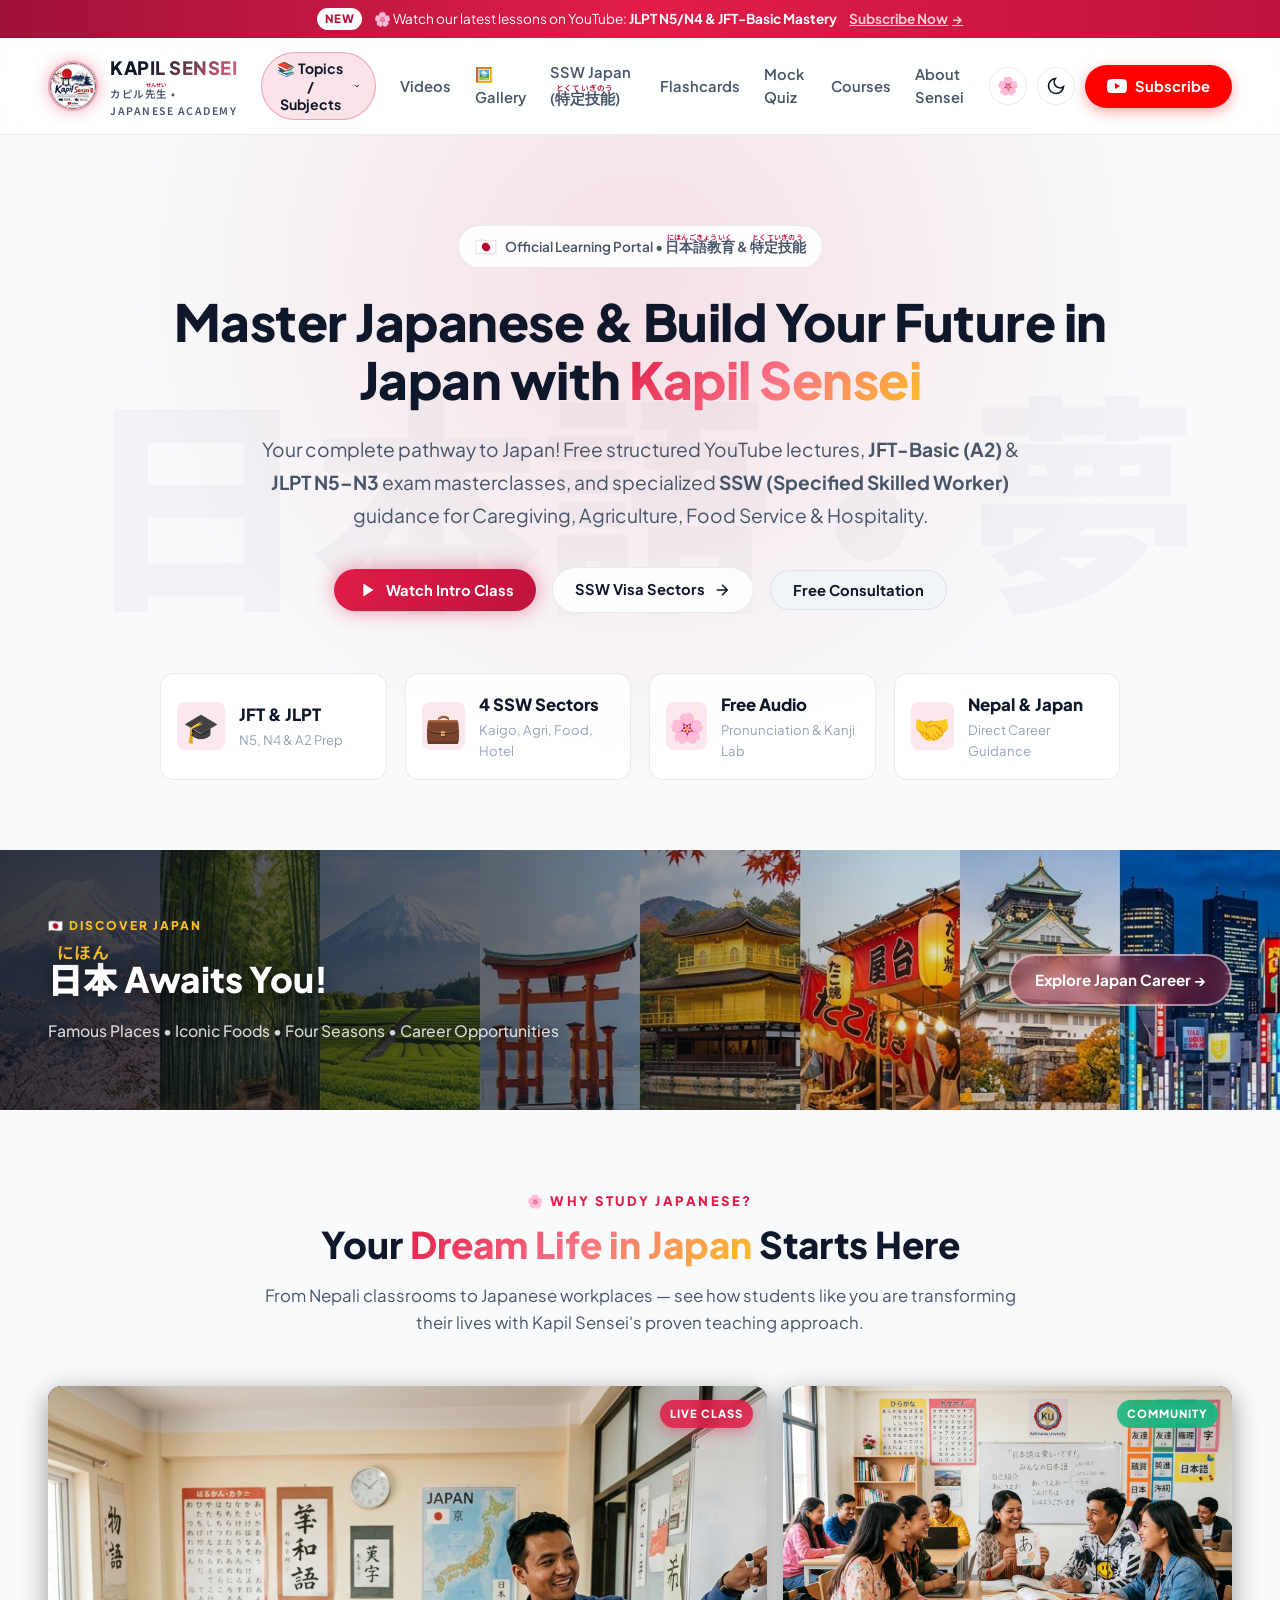
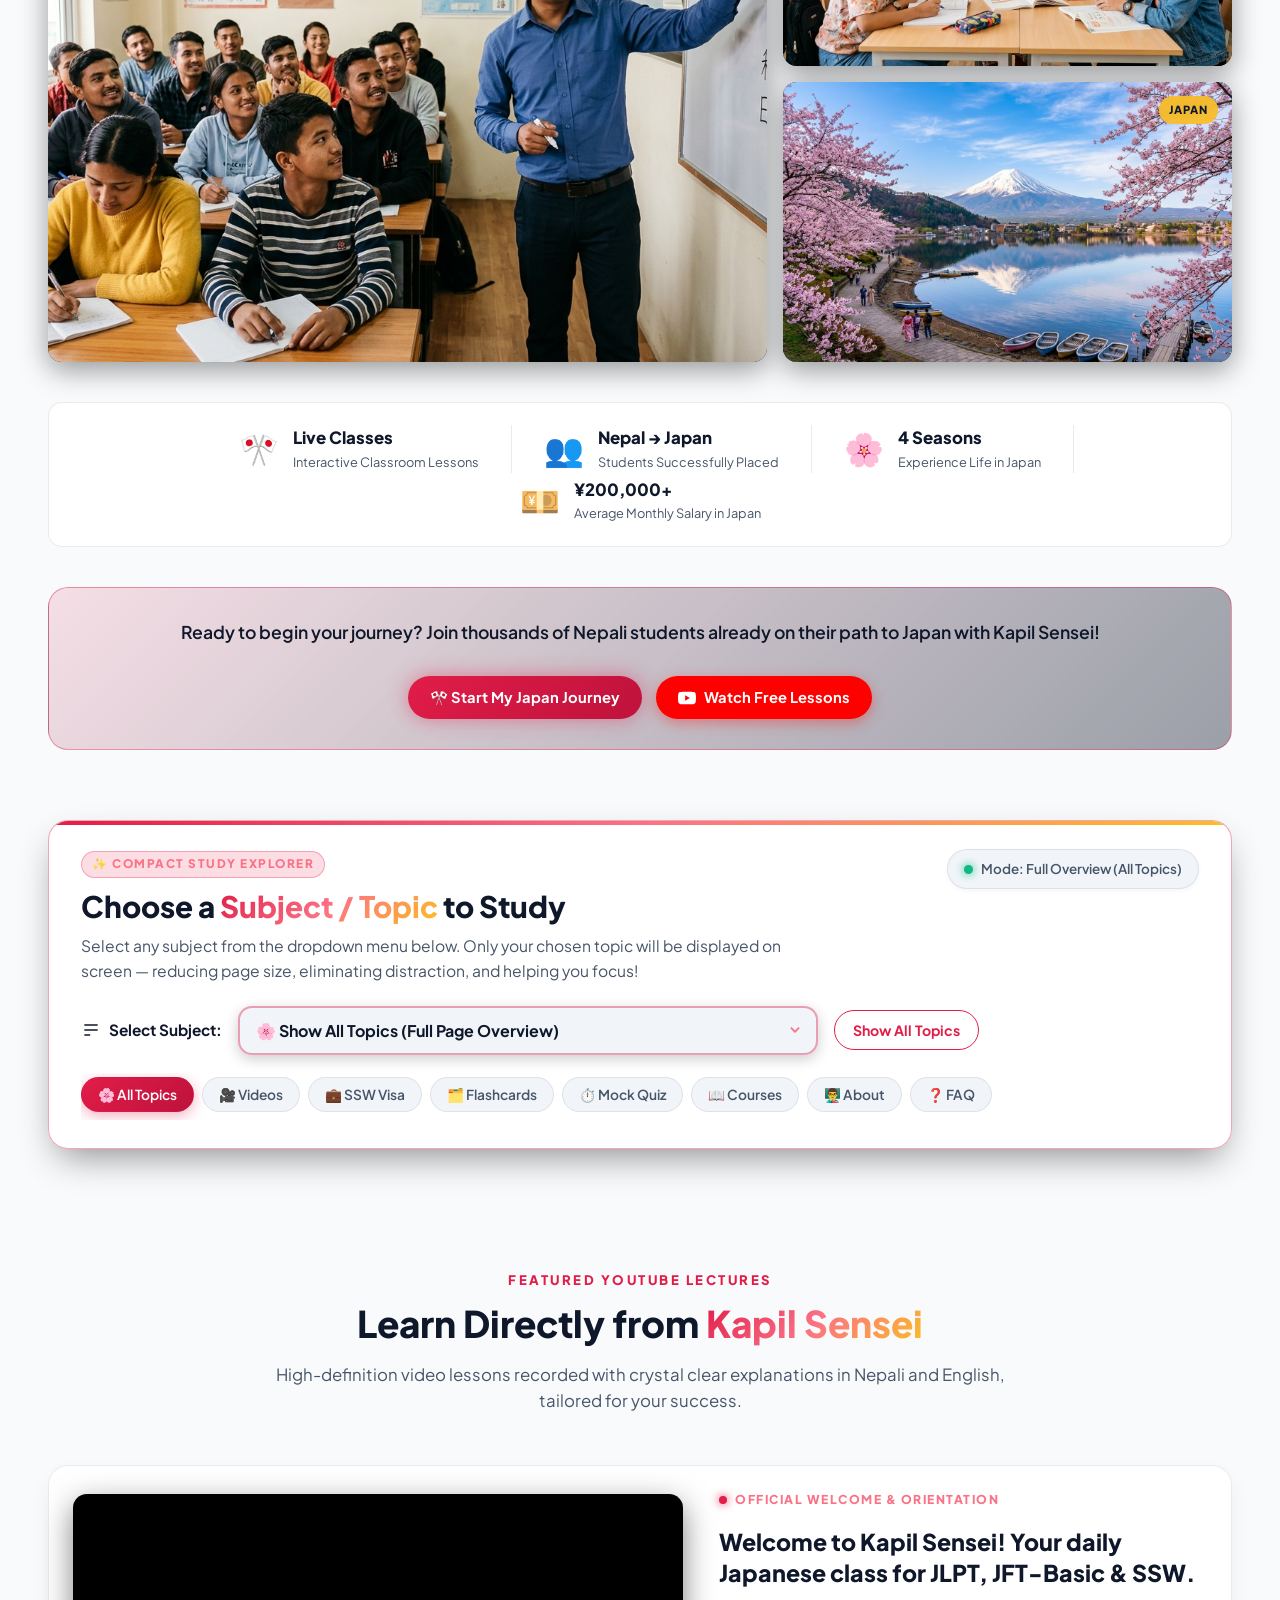
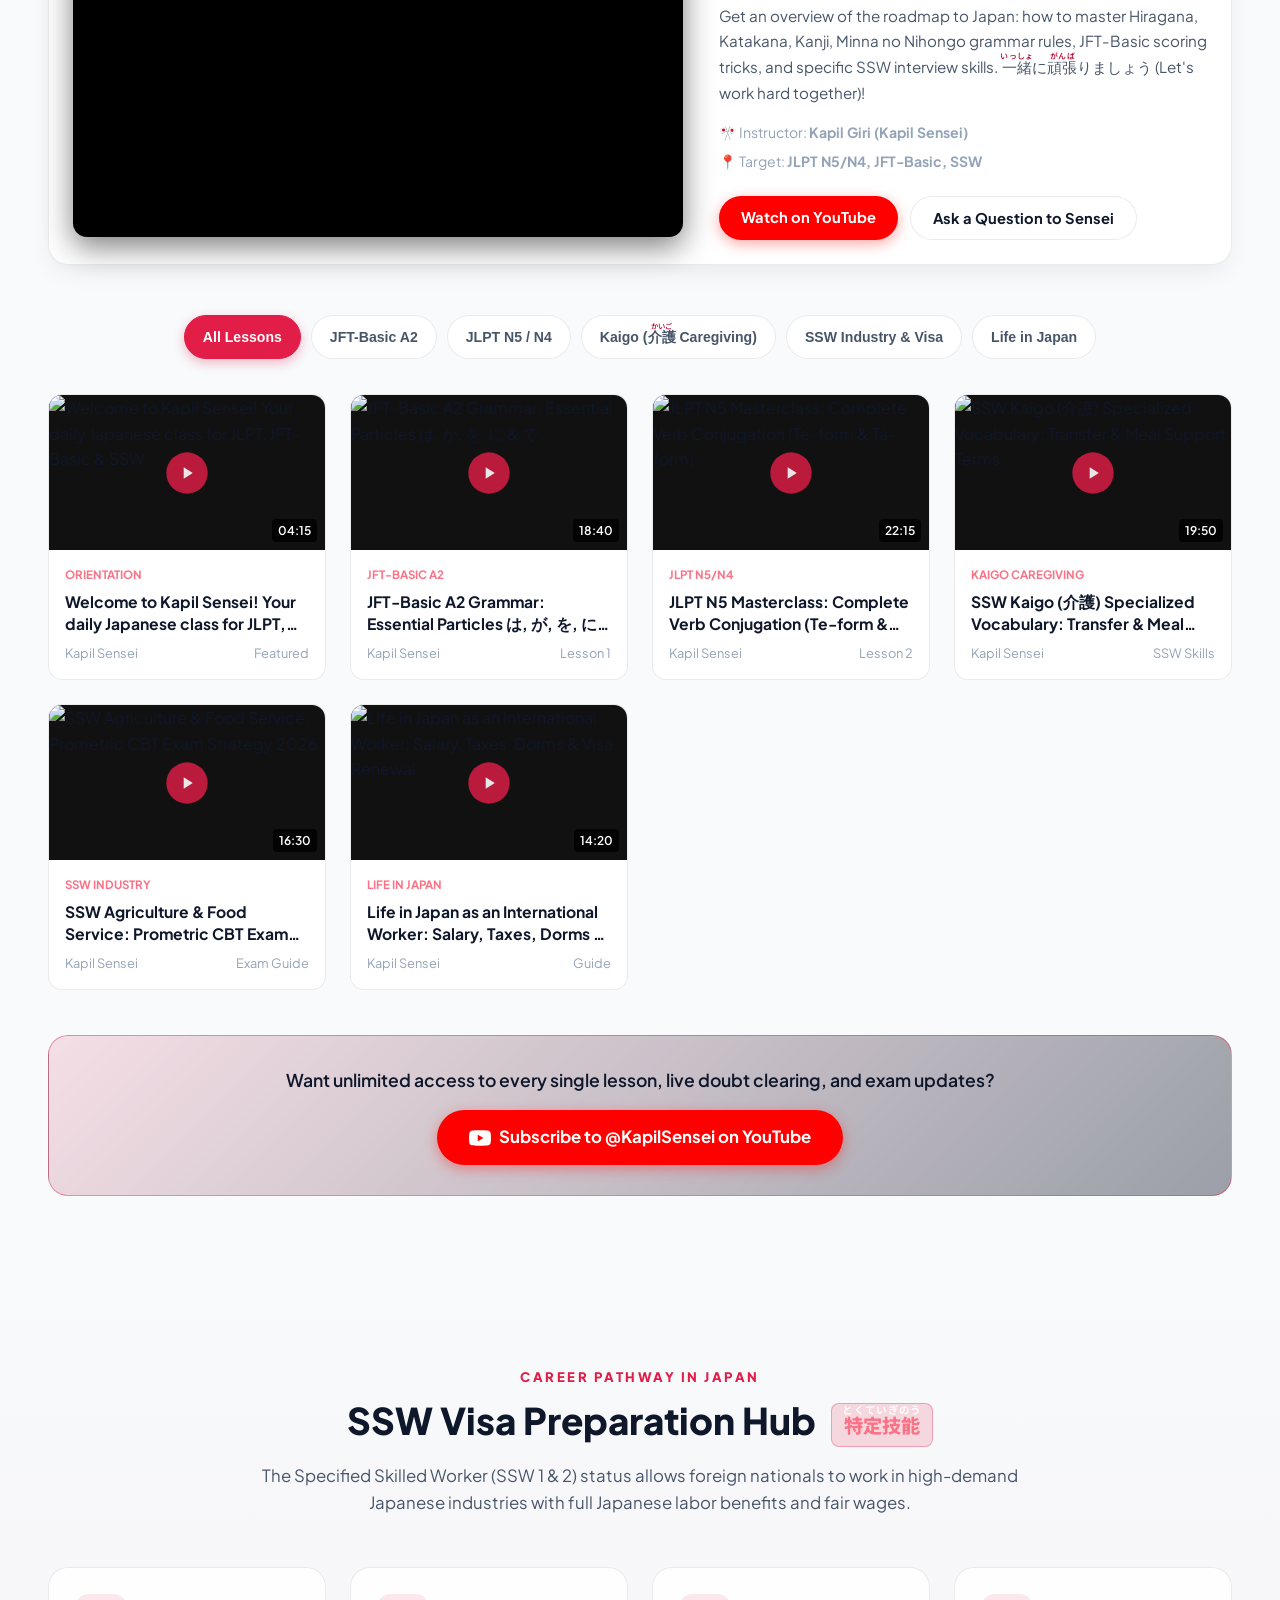
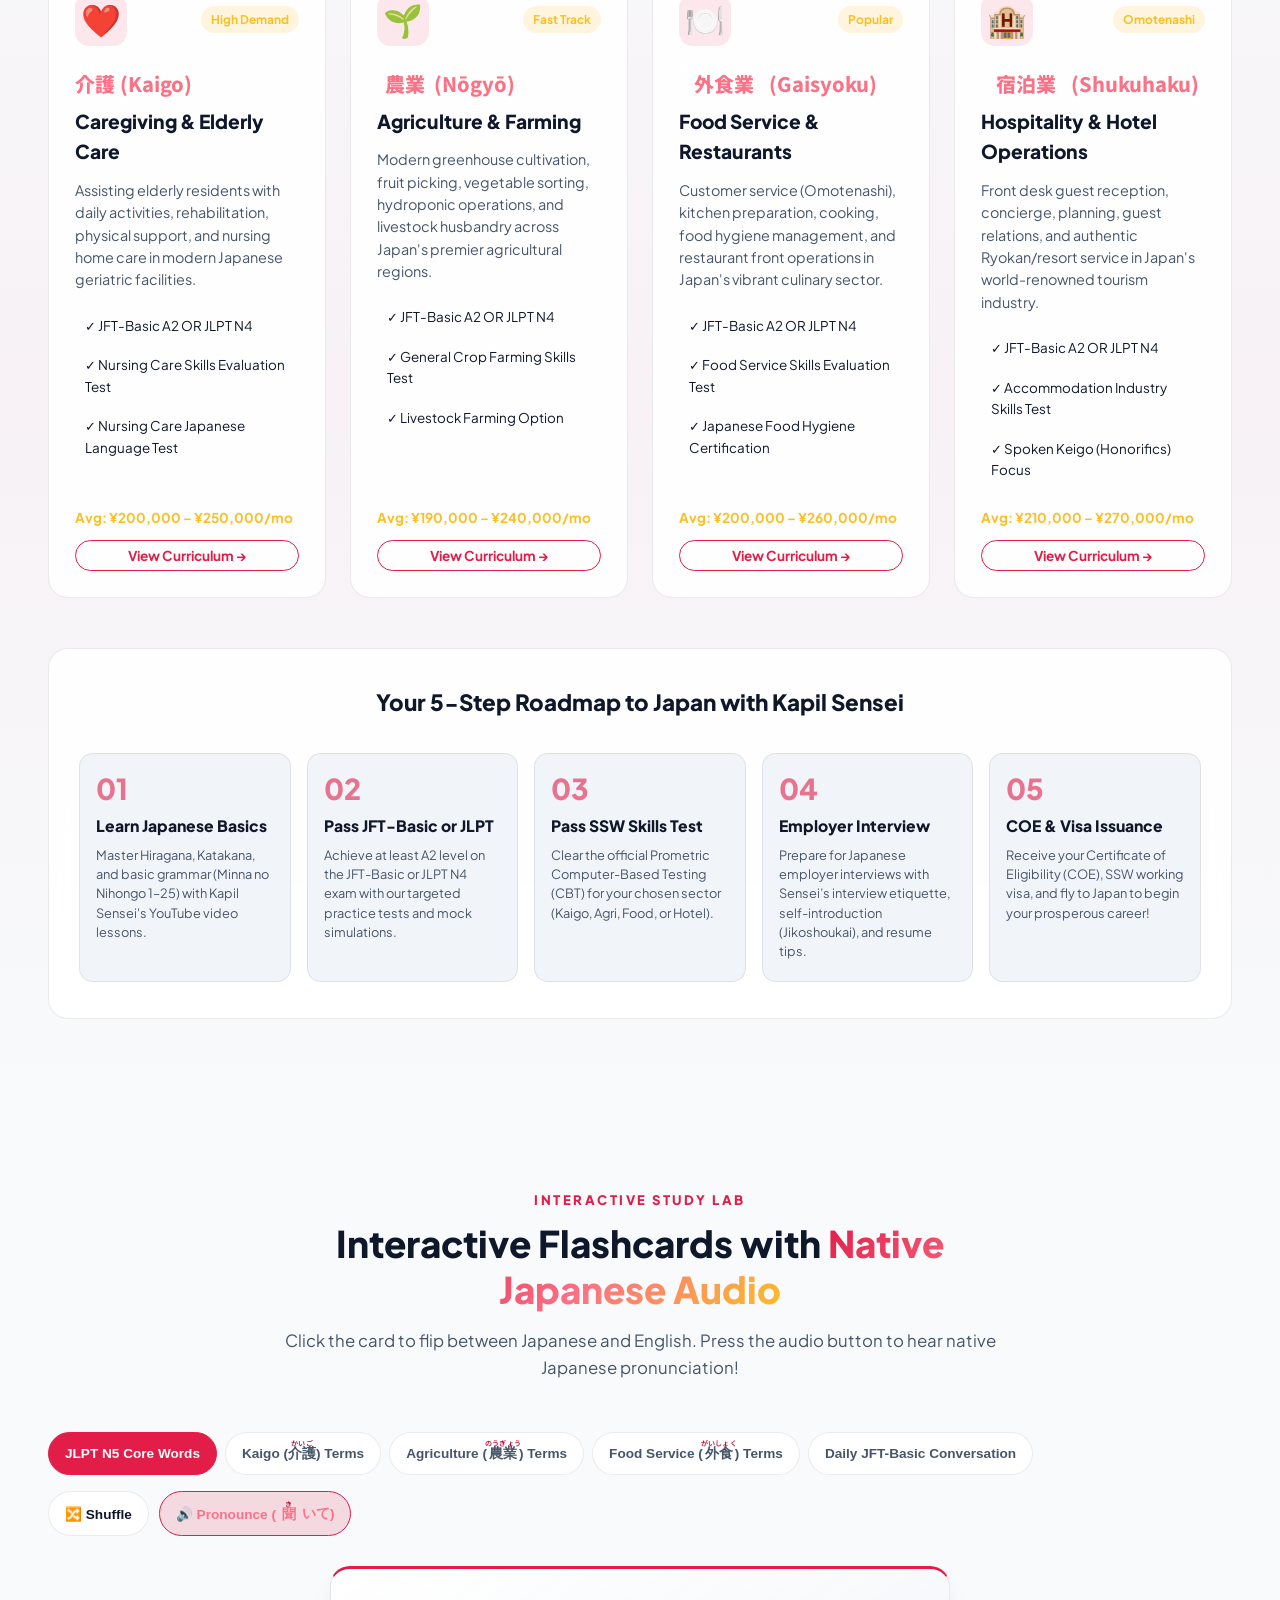
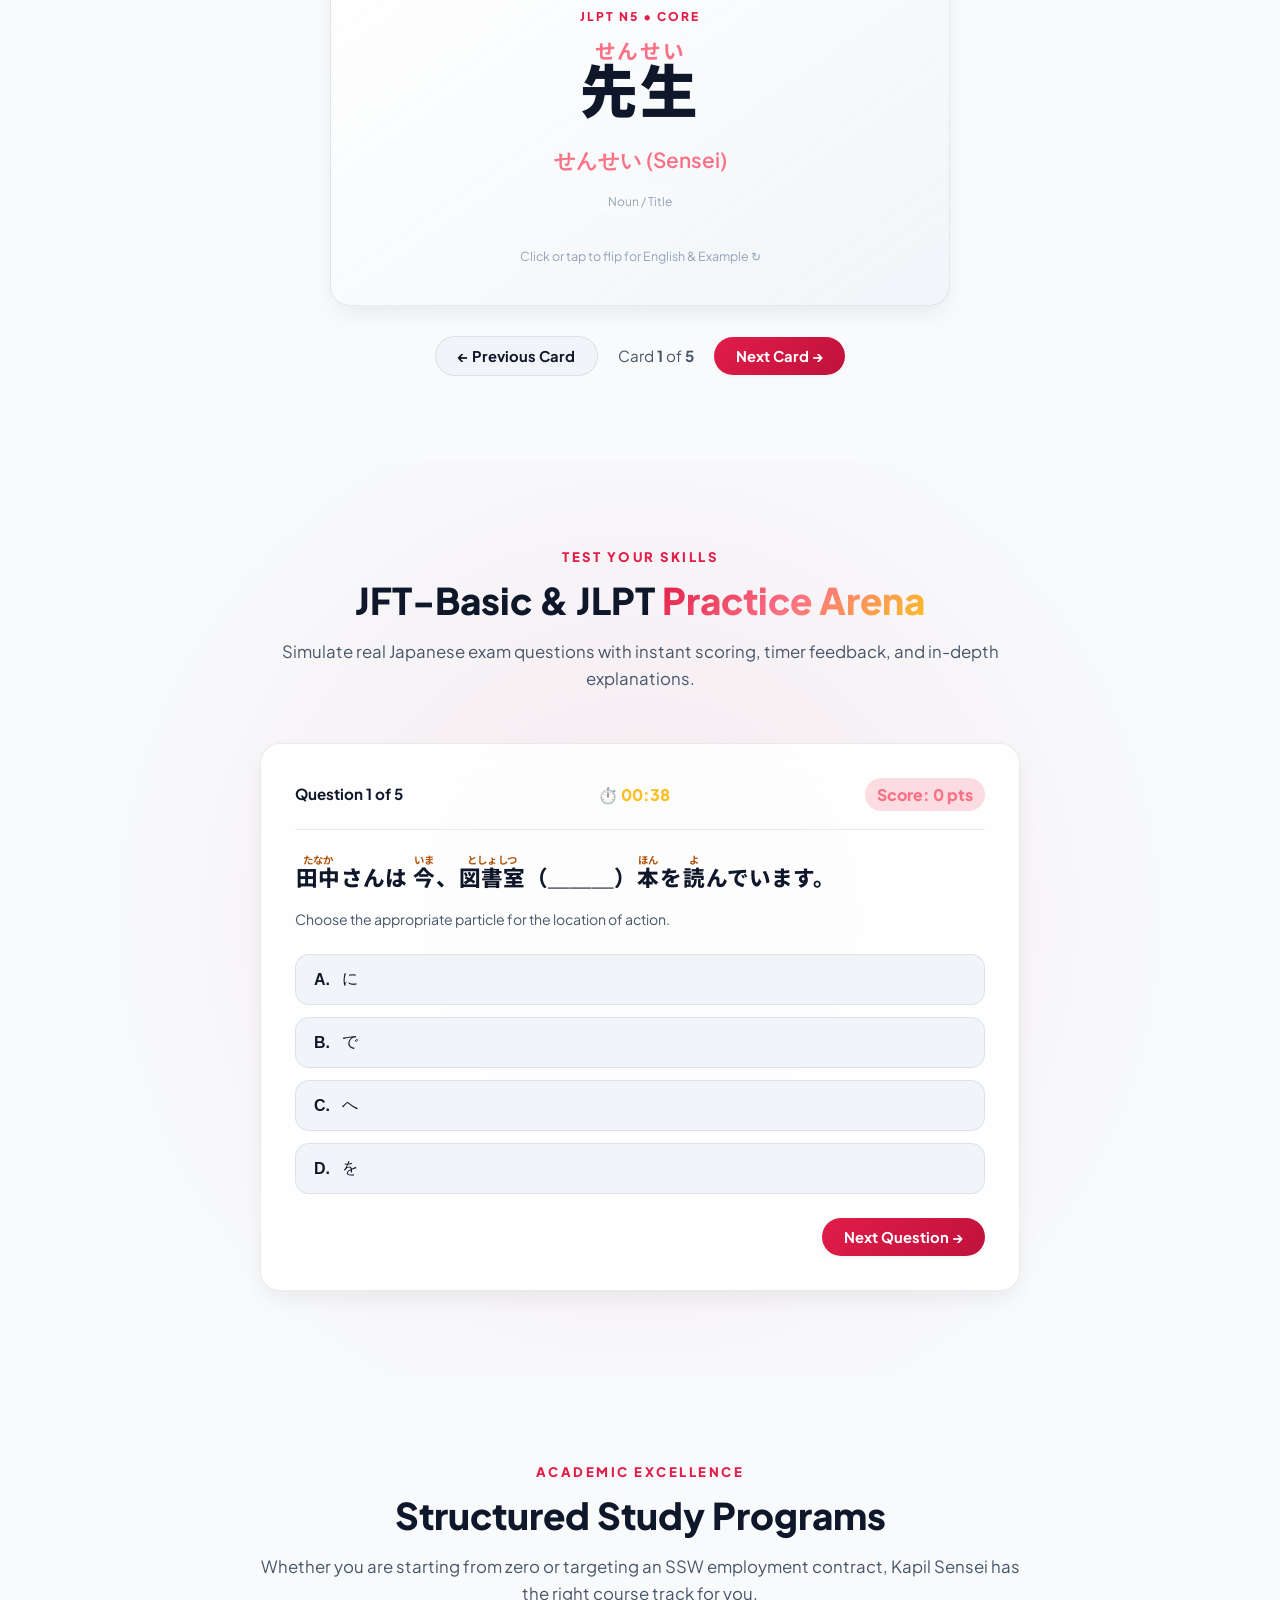
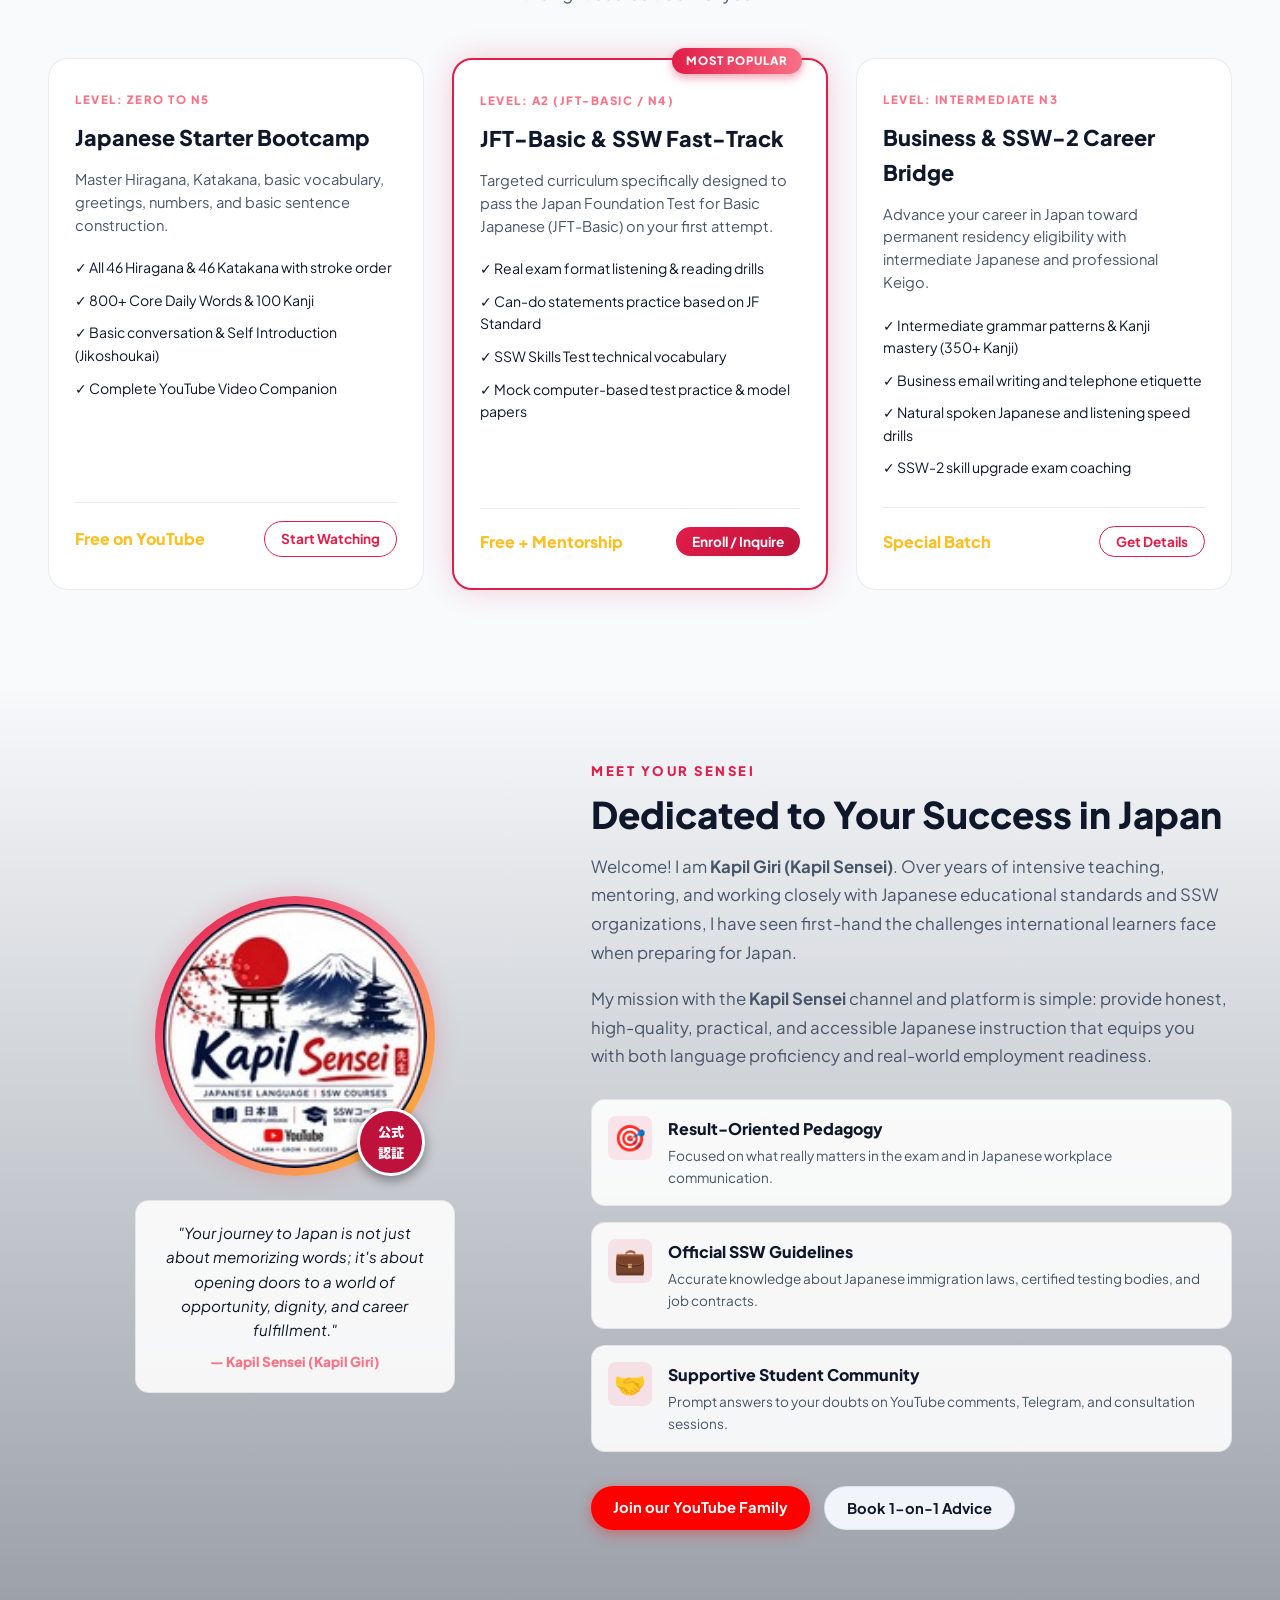
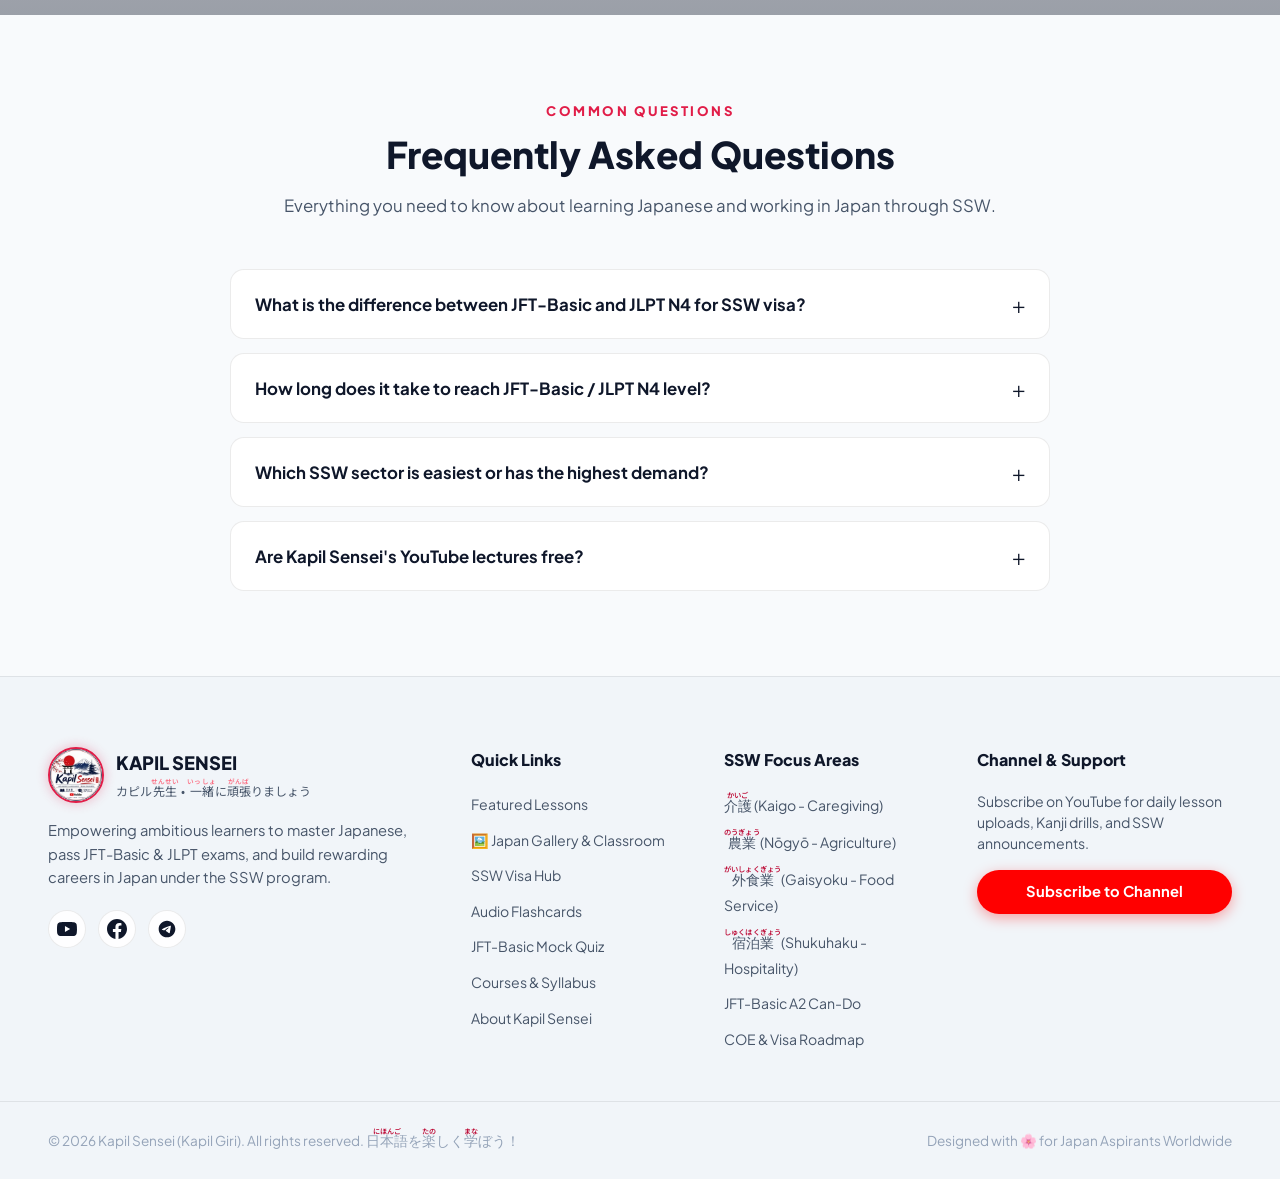
==== index.html @ 1689f34d "Initial commit: Kapil Sensei official website (desktop and mobile responsive)" ====
<!DOCTYPE html>
<html lang="en" data-theme="dark">
<head>
  <meta charset="UTF-8">
  <meta name="viewport" content="width=device-width, initial-scale=1.0">
  <title>Kapil Sensei | Learn Japanese, JLPT, JFT-Basic & SSW Japan Career Hub</title>
  <meta name="description" content="Official website of Kapil Sensei. Learn Japanese language from basics to advanced, master JFT-Basic & JLPT exams, and prepare for SSW (Specified Skilled Worker) visas in Japan.">
  <meta name="keywords" content="Kapil Sensei, Learn Japanese, JFT-Basic, JLPT N5, JLPT N4, SSW Japan, Kaigo Caregiving, Agriculture Japan, Food Service Japan, Japanese Language Nepal, Study in Japan">
  
  <!-- Open Graph / Social Media Meta -->
  <meta property="og:title" content="Kapil Sensei | Japanese Language & SSW Japan Portal">
  <meta property="og:description" content="Your journey to Japan starts here. Free lessons, interactive flashcards, JFT-Basic tests, and SSW career guidance.">
  <meta property="og:image" content="assets/logo.png">
  <meta property="og:url" content="https://www.youtube.com/@KapilSensei">
  <meta property="og:type" content="website">

  <!-- Favicon -->
  <link rel="icon" type="image/png" href="assets/logo.png">

  <!-- Google Fonts: Inter, Outfit, Noto Sans JP -->
  <link rel="preconnect" href="https://fonts.googleapis.com">
  <link rel="preconnect" href="https://fonts.gstatic.com" crossorigin>
  <link href="https://fonts.googleapis.com/css2?family=Noto+Sans+JP:wght@400;500;700;900&family=Outfit:wght@400;500;600;700;800;900&family=Plus+Jakarta+Sans:wght@400;500;600;700;800&display=swap" rel="stylesheet">

  <link rel="stylesheet" href="style.css">
</head>
<body>
  <!-- Ambient Falling Sakura Blossom Canvas -->
  <canvas id="sakura-canvas"></canvas>

  <!-- Sticky Announcement Bar -->
  <div class="announcement-bar">
    <div class="announcement-content">
      <span class="badge-pulse">NEW</span>
      <span>🌸 Watch our latest lessons on YouTube: <strong>JLPT N5/N4 & JFT-Basic Mastery</strong></span>
      <a href="https://www.youtube.com/@KapilSensei?sub_confirmation=1" target="_blank" rel="noopener" class="announcement-link">
        Subscribe Now <span>&rarr;</span>
      </a>
    </div>
  </div>

  <!-- Navigation Bar -->
  <header class="navbar" id="navbar">
    <div class="nav-container">
      <a href="#hero" class="brand-logo" aria-label="Kapil Sensei Home">
        <div class="logo-avatar-wrapper">
          <img src="assets/logo.png" alt="Kapil Sensei Official Logo" class="avatar-img" />
          <div class="avatar-ring"></div>
        </div>
        <div class="logo-text-group">
          <span class="brand-title">KAPIL SENSEI</span>
          <span class="brand-subtitle">カピル<ruby>先生<rt>せんせい</rt></ruby> • JAPANESE ACADEMY</span>
        </div>
      </a>

      <nav class="nav-links" id="nav-links">
        <!-- Interactive Subjects & Topics Dropdown Menu -->
        <div class="nav-dropdown" id="nav-topic-dropdown">
          <button class="nav-dropdown-btn" id="nav-dropdown-trigger" aria-expanded="false" aria-haspopup="true">
            <span class="dropdown-btn-text">📚 Topics / Subjects</span>
            <svg class="dropdown-arrow" viewBox="0 0 20 20" width="16" height="16" fill="currentColor">
              <path fill-rule="evenodd" d="M5.293 7.293a1 1 0 011.414 0L10 10.586l3.293-3.293a1 1 0 111.414 1.414l-4 4a1 1 0 01-1.414 0l-4-4a1 1 0 010-1.414z" clip-rule="evenodd" />
            </svg>
          </button>
          <div class="nav-dropdown-menu" id="nav-dropdown-menu">
            <a href="#featured-video" class="nav-dropdown-item" data-topic="featured-video">
              <span class="dropdown-item-icon">🎥</span>
              <div class="dropdown-item-info">
                <span class="dropdown-item-title">Video Lessons</span>
                <span class="dropdown-item-sub"><ruby>動画授業<rt>どうがじゅぎょう</rt></ruby> • JLPT & JFT</span>
              </div>
            </a>
            <a href="#gallery" class="nav-dropdown-item">
              <span class="dropdown-item-icon">🖼️</span>
              <div class="dropdown-item-info">
                <span class="dropdown-item-title">Image Gallery — Japan & Classroom</span>
                <span class="dropdown-item-sub"><ruby>写真集<rt>しゃしんしゅう</rt></ruby> • Why Study Japanese?</span>
              </div>
            </a>
            <a href="#ssw-hub" class="nav-dropdown-item" data-topic="ssw-hub">
              <span class="dropdown-item-icon">💼</span>
              <div class="dropdown-item-info">
                <span class="dropdown-item-title">SSW Japan Visa Hub</span>
                <span class="dropdown-item-sub"><ruby>特定技能<rt>とくていぎのう</rt></ruby> • 4 Job Sectors</span>
              </div>
            </a>
            <a href="#practice-lab" class="nav-dropdown-item" data-topic="practice-lab">
              <span class="dropdown-item-icon">🗂️</span>
              <div class="dropdown-item-info">
                <span class="dropdown-item-title">Interactive Audio Flashcards</span>
                <span class="dropdown-item-sub"><ruby>単語帳<rt>たんごちょう</rt></ruby> • Native Audio</span>
              </div>
            </a>
            <a href="#quiz-hub" class="nav-dropdown-item" data-topic="quiz-hub">
              <span class="dropdown-item-icon">⏱️</span>
              <div class="dropdown-item-info">
                <span class="dropdown-item-title">JFT & JLPT Mock Quiz</span>
                <span class="dropdown-item-sub"><ruby>模擬試験<rt>もぎしけん</rt></ruby> • Instant Scoring</span>
              </div>
            </a>
            <a href="#courses" class="nav-dropdown-item" data-topic="courses">
              <span class="dropdown-item-icon">📖</span>
              <div class="dropdown-item-info">
                <span class="dropdown-item-title">Structured Study Courses</span>
                <span class="dropdown-item-sub"><ruby>講座一覧<rt>こうざいちらん</rt></ruby> • N5, A2, N3</span>
              </div>
            </a>
            <a href="#about" class="nav-dropdown-item" data-topic="about">
              <span class="dropdown-item-icon">👨‍🏫</span>
              <div class="dropdown-item-info">
                <span class="dropdown-item-title">About Kapil Sensei</span>
                <span class="dropdown-item-sub"><ruby>講師紹介<rt>こうししょうかい</rt></ruby> • Pedagogy</span>
              </div>
            </a>
            <a href="#faq" class="nav-dropdown-item" data-topic="faq">
              <span class="dropdown-item-icon">❓</span>
              <div class="dropdown-item-info">
                <span class="dropdown-item-title">Frequently Asked Questions</span>
                <span class="dropdown-item-sub">よくある<ruby>質問<rt>しつもん</rt></ruby></span>
              </div>
            </a>
            <div class="nav-dropdown-divider"></div>
            <a href="#all" class="nav-dropdown-item dropdown-show-all" data-topic="all">
              <span class="dropdown-item-icon">🌸</span>
              <div class="dropdown-item-info">
                <span class="dropdown-item-title">Show All Topics (Full Page)</span>
                <span class="dropdown-item-sub"><ruby>全科目表示<rt>ぜんかもくひょうじ</rt></ruby></span>
              </div>
            </a>
          </div>
        </div>

        <a href="#featured-video" class="nav-link" data-topic="featured-video">Videos</a>
        <a href="#gallery" class="nav-link">🖼️ Gallery</a>
        <a href="#ssw-hub" class="nav-link" data-topic="ssw-hub">SSW Japan (<ruby>特定技能<rt>とくていぎのう</rt></ruby>)</a>
        <a href="#practice-lab" class="nav-link" data-topic="practice-lab">Flashcards</a>
        <a href="#quiz-hub" class="nav-link" data-topic="quiz-hub">Mock Quiz</a>
        <a href="#courses" class="nav-link" data-topic="courses">Courses</a>
        <a href="#about" class="nav-link" data-topic="about">About Sensei</a>
        <div class="mobile-drawer-cta">
          <a href="https://www.youtube.com/@KapilSensei?sub_confirmation=1" target="_blank" rel="noopener" class="btn btn-youtube btn-block">
            <svg viewBox="0 0 24 24" width="20" height="20" fill="currentColor">
              <path d="M23.498 6.186a3.016 3.016 0 0 0-2.122-2.136C19.505 3.545 12 3.545 12 3.545s-7.505 0-9.377.505A3.017 3.017 0 0 0 .502 6.186C0 8.07 0 12 0 12s0 3.93.502 5.814a3.016 3.016 0 0 0 2.122 2.136c1.871.505 9.376.505 9.376.505s7.505 0 9.377-.505a3.015 3.015 0 0 0 2.122-2.136C24 15.93 24 12 24 12s0-3.93-.502-5.814zM9.545 15.568V8.432L15.818 12l-6.273 3.568z"/>
            </svg>
            <span>Subscribe on YouTube</span>
          </a>
        </div>
      </nav>

      <div class="nav-actions">
        <!-- Sakura Effect Toggle -->
        <button id="sakura-toggle" class="icon-btn" title="Toggle Falling Sakura Petals" aria-label="Toggle Sakura Effect">
          🌸
        </button>

        <!-- Theme Toggle -->
        <button id="theme-toggle" class="icon-btn" title="Toggle Light/Dark Theme" aria-label="Toggle Theme">
          <svg class="sun-icon" viewBox="0 0 24 24" width="20" height="20" fill="none" stroke="currentColor" stroke-width="2">
            <circle cx="12" cy="12" r="5"></circle>
            <path d="M12 1v2M12 21v2M4.22 4.22l1.42 1.42M18.36 18.36l1.42 1.42M1 12h2M21 12h2M4.22 19.78l1.42-1.42M18.36 5.64l1.42-1.42"></path>
          </svg>
          <svg class="moon-icon" viewBox="0 0 24 24" width="20" height="20" fill="none" stroke="currentColor" stroke-width="2">
            <path d="M21 12.79A9 9 0 1 1 11.21 3 7 7 0 0 0 21 12.79z"></path>
          </svg>
        </button>

        <!-- YouTube Subscribe CTA -->
        <a href="https://www.youtube.com/@KapilSensei?sub_confirmation=1" target="_blank" rel="noopener" class="btn btn-youtube nav-youtube-btn" aria-label="Subscribe on YouTube">
          <svg viewBox="0 0 24 24" width="20" height="20" fill="currentColor">
            <path d="M23.498 6.186a3.016 3.016 0 0 0-2.122-2.136C19.505 3.545 12 3.545 12 3.545s-7.505 0-9.377.505A3.017 3.017 0 0 0 .502 6.186C0 8.07 0 12 0 12s0 3.93.502 5.814a3.016 3.016 0 0 0 2.122 2.136c1.871.505 9.376.505 9.376.505s7.505 0 9.377-.505a3.015 3.015 0 0 0 2.122-2.136C24 15.93 24 12 24 12s0-3.93-.502-5.814zM9.545 15.568V8.432L15.818 12l-6.273 3.568z"/>
          </svg>
          <span class="btn-youtube-text">Subscribe</span>
        </a>

        <!-- Mobile Menu Toggle Button -->
        <button id="mobile-menu-btn" class="mobile-menu-btn" aria-label="Open Navigation Menu" aria-expanded="false">
          <span></span>
          <span></span>
          <span></span>
        </button>
      </div>
    </div>
  </header>
  <div id="mobile-menu-backdrop" class="mobile-menu-backdrop" aria-hidden="true"></div>

  <main>
    <!-- Hero Section -->
    <section class="hero-section" id="hero">
      <div class="hero-background-kanji">日本語 • 夢</div>
      <div class="hero-container">
        <div class="hero-badge">
          <span class="badge-flag">🇯🇵</span>
          <span>Official Learning Portal • <ruby>日本語教育<rt>にほんごきょういく</rt></ruby> &amp; <ruby>特定技能<rt>とくていぎのう</rt></ruby></span>
        </div>

        <h1 class="hero-title">
          Master Japanese & Build Your Future in Japan with <span class="gradient-text">Kapil Sensei</span>
        </h1>

        <p class="hero-description">
          Your complete pathway to Japan! Free structured YouTube lectures, <strong>JFT-Basic (A2)</strong> & <strong>JLPT N5–N3</strong> exam masterclasses, and specialized <strong>SSW (Specified Skilled Worker)</strong> guidance for Caregiving, Agriculture, Food Service & Hospitality.
        </p>

        <div class="hero-cta-group">
          <button id="open-intro-video-btn" class="btn btn-primary btn-glow">
            <svg viewBox="0 0 24 24" width="22" height="22" fill="currentColor">
              <path d="M8 5v14l11-7z"/>
            </svg>
            <span>Watch Intro Class</span>
          </button>
          <a href="#ssw-hub" class="btn btn-glass">
            <span>SSW Visa Sectors</span>
            <svg viewBox="0 0 24 24" width="18" height="18" fill="none" stroke="currentColor" stroke-width="2">
              <path d="M5 12h14M12 5l7 7-7 7"/>
            </svg>
          </a>
          <button class="btn btn-secondary open-consultation-btn">
            <span>Free Consultation</span>
          </button>
        </div>

        <!-- Metric Cards -->
        <div class="hero-stats-grid">
          <div class="stat-card">
            <div class="stat-icon">🎓</div>
            <div class="stat-content">
              <div class="stat-number">JFT & JLPT</div>
              <div class="stat-label">N5, N4 & A2 Prep</div>
            </div>
          </div>
          <div class="stat-card">
            <div class="stat-icon">💼</div>
            <div class="stat-content">
              <div class="stat-number">4 SSW Sectors</div>
              <div class="stat-label">Kaigo, Agri, Food, Hotel</div>
            </div>
          </div>
          <div class="stat-card">
            <div class="stat-icon">🌸</div>
            <div class="stat-content">
              <div class="stat-number">Free Audio</div>
              <div class="stat-label">Pronunciation & Kanji Lab</div>
            </div>
          </div>
          <div class="stat-card">
            <div class="stat-icon">🤝</div>
            <div class="stat-content">
              <div class="stat-number">Nepal & Japan</div>
              <div class="stat-label">Direct Career Guidance</div>
            </div>
          </div>
        </div>
      </div>
    </section>

    <!-- ═══════════════════════════════════════════════════════════════
         JAPAN PANORAMIC ATTRACTION BANNER
         Full-width horizontal scroll strip — Famous Places, Foods & Seasons
         ═══════════════════════════════════════════════════════════════ -->
    <div class="japan-banner-strip" id="japan-banner-strip">
      <div class="japan-banner-overlay">
        <div class="japan-banner-text-group">
          <span class="japan-banner-eyebrow">🇯🇵 DISCOVER JAPAN</span>
          <h2 class="japan-banner-headline"><ruby>日本<rt>にほん</rt></ruby> Awaits You!</h2>
          <p class="japan-banner-sub">Famous Places • Iconic Foods • Four Seasons • Career Opportunities</p>
        </div>
        <a href="#ssw-hub" class="btn btn-glass japan-banner-cta">Explore Japan Career &rarr;</a>
      </div>
      <img src="assets/japan_banner.jpg" alt="Japan famous landmarks collage – Mount Fuji, Kyoto temple, cherry blossoms, Japanese food, Tokyo skyline" class="japan-banner-img" loading="eager" />
    </div>

    <!-- ═══════════════════════════════════════════════════════════════
         IMAGE GALLERY – Japan + Classroom Life Section
         ═══════════════════════════════════════════════════════════════ -->
    <section class="section gallery-section" id="gallery">
      <div class="container">
        <div class="section-header">
          <div class="section-eyebrow">🌸 WHY STUDY JAPANESE?</div>
          <h2 class="section-title">Your <span class="gradient-text">Dream Life in Japan</span> Starts Here</h2>
          <p class="section-subtitle">
            From Nepali classrooms to Japanese workplaces — see how students like you are transforming their lives with Kapil Sensei's proven teaching approach.
          </p>
        </div>

        <!-- Gallery Grid -->
        <div class="gallery-grid">

          <!-- Feature Card 1: Kapil Sensei Teaching (Large Span) -->
          <div class="gallery-card gallery-card-large" id="gallery-teaching">
            <img src="assets/kapil_sensei_teaching.jpg" 
                 alt="Kapil Sensei teaching Japanese language to Nepali students in a classroom" 
                 class="gallery-img" loading="lazy" />
            <div class="gallery-overlay">
              <div class="gallery-overlay-content">
                <span class="gallery-tag">👨‍🏫 Kapil Sensei Live</span>
                <h3 class="gallery-overlay-title">Interactive Classroom Learning</h3>
                <p class="gallery-overlay-desc">Kapil Sensei making Japanese <ruby>楽<rt>たの</rt></ruby>しい (fun) for every student. Real classroom. Real results.</p>
              </div>
            </div>
            <div class="gallery-card-badge badge-live">LIVE CLASS</div>
          </div>

          <!-- Feature Card 2: Students Enjoying Study -->
          <div class="gallery-card" id="gallery-students">
            <img src="assets/classroom_study.jpg" 
                 alt="Nepali students happily studying Japanese language together in class with flashcards and textbooks" 
                 class="gallery-img" loading="lazy" />
            <div class="gallery-overlay">
              <div class="gallery-overlay-content">
                <span class="gallery-tag">🎓 Our Students</span>
                <h3 class="gallery-overlay-title">Study, Laugh, Achieve Together</h3>
                <p class="gallery-overlay-desc">Our vibrant student community makes Japanese learning exciting and highly effective.</p>
              </div>
            </div>
            <div class="gallery-card-badge badge-community">COMMUNITY</div>
          </div>

          <!-- Feature Card 3: Japan Sakura/Mt. Fuji (Your destination) -->
          <div class="gallery-card" id="gallery-japan">
            <img src="assets/japan_gallery_sakura.jpg" 
                 alt="Mount Fuji with cherry blossom sakura trees reflected in lake Kawaguchi, Japan" 
                 class="gallery-img" loading="lazy" />
            <div class="gallery-overlay">
              <div class="gallery-overlay-content">
                <span class="gallery-tag">🌸 Your Destination</span>
                <h3 class="gallery-overlay-title">Japan: Land of <ruby>夢<rt>ゆめ</rt></ruby> (Dreams)</h3>
                <p class="gallery-overlay-desc">Mount Fuji, cherry blossoms, four seasons — all of this awaits you after your language journey!</p>
              </div>
            </div>
            <div class="gallery-card-badge badge-japan">JAPAN</div>
          </div>

        </div>

        <!-- Gallery Stats Row -->
        <div class="gallery-stats-strip">
          <div class="gallery-stat-item">
            <span class="gallery-stat-icon">🎌</span>
            <div class="gallery-stat-text">
              <strong>Live Classes</strong>
              <span>Interactive Classroom Lessons</span>
            </div>
          </div>
          <div class="gallery-stat-divider"></div>
          <div class="gallery-stat-item">
            <span class="gallery-stat-icon">👥</span>
            <div class="gallery-stat-text">
              <strong>Nepal → Japan</strong>
              <span>Students Successfully Placed</span>
            </div>
          </div>
          <div class="gallery-stat-divider"></div>
          <div class="gallery-stat-item">
            <span class="gallery-stat-icon">🌸</span>
            <div class="gallery-stat-text">
              <strong>4 Seasons</strong>
              <span>Experience Life in Japan</span>
            </div>
          </div>
          <div class="gallery-stat-divider"></div>
          <div class="gallery-stat-item">
            <span class="gallery-stat-icon">💴</span>
            <div class="gallery-stat-text">
              <strong>¥200,000+</strong>
              <span>Average Monthly Salary in Japan</span>
            </div>
          </div>
        </div>

        <!-- Gallery CTA -->
        <div class="center-cta-box">
          <p>Ready to begin your journey? Join thousands of Nepali students already on their path to Japan with Kapil Sensei!</p>
          <div style="display:flex;gap:14px;justify-content:center;flex-wrap:wrap;margin-top:14px;">
            <button class="btn btn-primary btn-glow open-consultation-btn">
              🎌 Start My Japan Journey
            </button>
            <a href="https://www.youtube.com/@KapilSensei?sub_confirmation=1" target="_blank" rel="noopener" class="btn btn-youtube">
              <svg viewBox="0 0 24 24" width="18" height="18" fill="currentColor"><path d="M23.498 6.186a3.016 3.016 0 0 0-2.122-2.136C19.505 3.545 12 3.545 12 3.545s-7.505 0-9.377.505A3.017 3.017 0 0 0 .502 6.186C0 8.07 0 12 0 12s0 3.93.502 5.814a3.016 3.016 0 0 0 2.122 2.136c1.871.505 9.376.505 9.376.505s7.505 0 9.377-.505a3.015 3.015 0 0 0 2.122-2.136C24 15.93 24 12 24 12s0-3.93-.502-5.814zM9.545 15.568V8.432L15.818 12l-6.273 3.568z"/></svg>
              Watch Free Lessons
            </a>
          </div>
        </div>
      </div>
    </section>

    <!-- Interactive Topic Navigator & Dropdown Menu Control Console -->
    <section class="topic-navigator-section" id="topic-navigator">
      <div class="container">
        <div class="topic-selector-card">
          <div class="topic-selector-top">
            <div class="topic-selector-heading">
              <span class="topic-pill-tag">✨ COMPACT STUDY EXPLORER</span>
              <h2 class="topic-selector-title">
                Choose a <span class="gradient-text">Subject / Topic</span> to Study
              </h2>
              <p class="topic-selector-desc">
                Select any subject from the dropdown menu below. Only your chosen topic will be displayed on screen — reducing page size, eliminating distraction, and helping you focus!
              </p>
            </div>
            
            <div class="topic-mode-indicator" id="topic-mode-indicator">
              <span class="status-dot"></span>
              <span id="topic-status-text">Mode: Full Overview (All Topics)</span>
            </div>
          </div>

          <!-- Dropdown Control Box -->
          <div class="topic-control-box">
            <div class="topic-dropdown-wrapper">
              <label for="topic-select-dropdown" class="topic-select-label">
                <svg viewBox="0 0 24 24" width="20" height="20" fill="none" stroke="currentColor" stroke-width="2">
                  <path d="M4 6h16M4 12h16M4 18h7"/>
                </svg>
                <span>Select Subject:</span>
              </label>

              <!-- Native & Custom Dropdown Select -->
              <div class="topic-custom-select-container">
                <select id="topic-select-dropdown" class="topic-native-select" aria-label="Select Japanese Topic or Subject to Display">
                  <option value="all" selected>🌸 Show All Topics (Full Page Overview)</option>
                  <option value="featured-video">🎥 Video Lessons &amp; Showcase (JLPT &amp; JFT Masterclasses)</option>
                  <option value="ssw-hub">💼 SSW Japan Career Hub (4 Work Sectors &amp; Roadmap)</option>
                  <option value="practice-lab">🗂️ Interactive Audio Flashcards Lab (Pronunciation)</option>
                  <option value="quiz-hub">⏱️ JFT-Basic &amp; JLPT Mock Quiz Arena (Real Exam Simulation)</option>
                  <option value="courses">📖 Structured Study Courses &amp; Syllabus (N5 to N3)</option>
                  <option value="about">👨‍🏫 About Kapil Sensei (Mission, Credentials &amp; Guidance)</option>
                  <option value="faq">❓ Frequently Asked Questions (Visas &amp; Eligibility)</option>
                </select>
                <div class="custom-select-arrow">
                  <svg viewBox="0 0 20 20" width="18" height="18" fill="currentColor">
                    <path fill-rule="evenodd" d="M5.293 7.293a1 1 0 011.414 0L10 10.586l3.293-3.293a1 1 0 111.414 1.414l-4 4a1 1 0 01-1.414 0l-4-4a1 1 0 010-1.414z" clip-rule="evenodd"/>
                  </svg>
                </div>
              </div>

              <button id="reset-all-topics-btn" class="btn btn-outline-sm reset-topics-btn" title="Show all topics together">
                <span>Show All Topics</span>
              </button>
            </div>

            <!-- Quick-Tap Pills for Instant Topic Switch -->
            <div class="topic-pills-row" id="topic-pills-row" role="tablist" aria-label="Quick Topic Switcher">
              <button class="topic-pill active" data-topic="all" role="tab" aria-selected="true">
                <span>🌸 All Topics</span>
              </button>
              <button class="topic-pill" data-topic="featured-video" role="tab" aria-selected="false">
                <span>🎥 Videos</span>
              </button>
              <button class="topic-pill" data-topic="ssw-hub" role="tab" aria-selected="false">
                <span>💼 SSW Visa</span>
              </button>
              <button class="topic-pill" data-topic="practice-lab" role="tab" aria-selected="false">
                <span>🗂️ Flashcards</span>
              </button>
              <button class="topic-pill" data-topic="quiz-hub" role="tab" aria-selected="false">
                <span>⏱️ Mock Quiz</span>
              </button>
              <button class="topic-pill" data-topic="courses" role="tab" aria-selected="false">
                <span>📖 Courses</span>
              </button>
              <button class="topic-pill" data-topic="about" role="tab" aria-selected="false">
                <span>👨‍🏫 About</span>
              </button>
              <button class="topic-pill" data-topic="faq" role="tab" aria-selected="false">
                <span>❓ FAQ</span>
              </button>
            </div>
          </div>
        </div>

        <!-- Dynamic Sticky Subject Header (Displayed when a specific topic is active) -->
        <div class="active-subject-banner" id="active-subject-banner" style="display: none;">
          <div class="active-subject-info">
            <span class="active-subject-badge">FOCUSED SUBJECT VIEW</span>
            <h3 class="active-subject-title" id="active-subject-title">SSW Japan Visa Hub</h3>
            <span class="active-subject-kanji" id="active-subject-kanji"><ruby>特定技能<rt>とくていぎのう</rt></ruby></span>
          </div>
          <div class="active-subject-controls">
            <button class="btn btn-glass-sm" id="prev-topic-btn" title="Previous Subject">
              <span>&larr; Prev Subject</span>
            </button>
            <button class="btn btn-glass-sm" id="next-topic-btn" title="Next Subject">
              <span>Next Subject &rarr;</span>
            </button>
            <button class="btn btn-secondary-sm" id="banner-show-all-btn" title="Show all subjects">
              <span>Show All Subjects 👁️</span>
            </button>
          </div>
        </div>
      </div>
    </section>

    <!-- Featured Video Showcase Section -->
    <section class="section topic-section" id="featured-video" data-topic-id="featured-video" data-topic-name="Video Lessons &amp; Masterclasses" data-topic-kanji="動画授業">
      <div class="container">
        <div class="section-header">
          <div class="section-eyebrow">FEATURED YOUTUBE LECTURES</div>
          <h2 class="section-title">Learn Directly from <span class="gradient-text">Kapil Sensei</span></h2>
          <p class="section-subtitle">
            High-definition video lessons recorded with crystal clear explanations in Nepali and English, tailored for your success.
          </p>
        </div>

        <!-- Featured Spotlight Card -->
        <div class="video-spotlight-card">
          <div class="video-embed-container">
            <iframe 
              id="main-yt-iframe"
              src="https://www.youtube.com/embed/OwOxFUSe6ts?rel=0&enablejsapi=1" 
              title="Welcome to Kapil Sensei! Japanese class for JLPT, JFT-Basic & SSW" 
              allow="accelerometer; autoplay; clipboard-write; encrypted-media; gyroscope; picture-in-picture; web-share" 
              allowfullscreen>
            </iframe>
          </div>
          <div class="video-spotlight-info">
            <div class="spotlight-tag">
              <span class="tag-dot"></span>
              <span>OFFICIAL WELCOME & ORIENTATION</span>
            </div>
            <h3 class="spotlight-title">Welcome to Kapil Sensei! Your daily Japanese class for JLPT, JFT-Basic & SSW.</h3>
            <p class="spotlight-desc">
              Get an overview of the roadmap to Japan: how to master Hiragana, Katakana, Kanji, Minna no Nihongo grammar rules, JFT-Basic scoring tricks, and specific SSW interview skills. <ruby>一緒<rt>いっしょ</rt></ruby>に<ruby>頑張<rt>がんば</rt></ruby>りましょう (Let's work hard together)!
            </p>
            <div class="spotlight-meta">
              <span class="meta-item">🎌 Instructor: <strong>Kapil Giri (Kapil Sensei)</strong></span>
              <span class="meta-item">📍 Target: <strong>JLPT N5/N4, JFT-Basic, SSW</strong></span>
            </div>
            <div class="spotlight-actions">
              <a href="https://www.youtube.com/watch?v=OwOxFUSe6ts" target="_blank" rel="noopener" class="btn btn-youtube">
                Watch on YouTube
              </a>
              <button class="btn btn-glass open-consultation-btn">
                Ask a Question to Sensei
              </button>
            </div>
          </div>
        </div>

        <!-- Curated Playlists / Topic Filter -->
        <div class="playlist-filter-bar">
          <button class="filter-tab active" data-filter="all">All Lessons</button>
          <button class="filter-tab" data-filter="jft">JFT-Basic A2</button>
          <button class="filter-tab" data-filter="jlpt">JLPT N5 / N4</button>
          <button class="filter-tab" data-filter="kaigo">Kaigo (<ruby>介護<rt>かいご</rt></ruby> Caregiving)</button>
          <button class="filter-tab" data-filter="ssw">SSW Industry & Visa</button>
          <button class="filter-tab" data-filter="culture">Life in Japan</button>
        </div>

        <!-- Video Grid -->
        <div class="video-grid" id="video-cards-grid">
          <!-- Video Cards will be populated dynamically by app.js -->
        </div>

        <div class="center-cta-box">
          <p>Want unlimited access to every single lesson, live doubt clearing, and exam updates?</p>
          <a href="https://www.youtube.com/@KapilSensei?sub_confirmation=1" target="_blank" rel="noopener" class="btn btn-youtube btn-large">
            <svg viewBox="0 0 24 24" width="22" height="22" fill="currentColor">
              <path d="M23.498 6.186a3.016 3.016 0 0 0-2.122-2.136C19.505 3.545 12 3.545 12 3.545s-7.505 0-9.377.505A3.017 3.017 0 0 0 .502 6.186C0 8.07 0 12 0 12s0 3.93.502 5.814a3.016 3.016 0 0 0 2.122 2.136c1.871.505 9.376.505 9.376.505s7.505 0 9.377-.505a3.015 3.015 0 0 0 2.122-2.136C24 15.93 24 12 24 12s0-3.93-.502-5.814zM9.545 15.568V8.432L15.818 12l-6.273 3.568z"/>
            </svg>
            <span>Subscribe to @KapilSensei on YouTube</span>
          </a>
        </div>
      </div>
    </section>

    <!-- SSW (特定技能 Specified Skilled Worker) Hub -->
    <section class="section ssw-section topic-section" id="ssw-hub" data-topic-id="ssw-hub" data-topic-name="SSW Japan Career Hub" data-topic-kanji="特定技能">
      <div class="container">
        <div class="section-header">
          <div class="section-eyebrow">CAREER PATHWAY IN JAPAN</div>
          <h2 class="section-title">SSW Visa Preparation Hub <span class="kanji-badge"><ruby>特定技能<rt>とくていぎのう</rt></ruby></span></h2>
          <p class="section-subtitle">
            The Specified Skilled Worker (SSW 1 & 2) status allows foreign nationals to work in high-demand Japanese industries with full Japanese labor benefits and fair wages.
          </p>
        </div>

        <!-- 4 Specialized SSW Sectors -->
        <div class="ssw-grid">
          <!-- Sector 1: Kaigo -->
          <div class="ssw-card" data-sector="kaigo">
            <div class="ssw-card-header">
              <div class="ssw-icon-box">❤️</div>
              <div class="ssw-badge">High Demand</div>
            </div>
            <div class="ssw-kanji-title"><ruby>介護<rt>かいご</rt></ruby> (Kaigo)</div>
            <h3 class="ssw-card-title">Caregiving & Elderly Care</h3>
            <p class="ssw-card-desc">
              Assisting elderly residents with daily activities, rehabilitation, physical support, and nursing home care in modern Japanese geriatric facilities.
            </p>
            <div class="ssw-requirements-list">
              <div class="req-item">✓ JFT-Basic A2 OR JLPT N4</div>
              <div class="req-item">✓ Nursing Care Skills Evaluation Test</div>
              <div class="req-item">✓ Nursing Care Japanese Language Test</div>
            </div>
            <div class="ssw-footer">
              <span class="ssw-salary">Avg: ¥200,000 – ¥250,000/mo</span>
              <button class="btn btn-outline-sm open-sector-modal" data-sector="kaigo">View Curriculum &rarr;</button>
            </div>
          </div>

          <!-- Sector 2: Nogyo -->
          <div class="ssw-card" data-sector="nogyo">
            <div class="ssw-card-header">
              <div class="ssw-icon-box">🌱</div>
              <div class="ssw-badge">Fast Track</div>
            </div>
            <div class="ssw-kanji-title"><ruby>農業<rt>のうぎょう</rt></ruby> (Nōgyō)</div>
            <h3 class="ssw-card-title">Agriculture & Farming</h3>
            <p class="ssw-card-desc">
              Modern greenhouse cultivation, fruit picking, vegetable sorting, hydroponic operations, and livestock husbandry across Japan's premier agricultural regions.
            </p>
            <div class="ssw-requirements-list">
              <div class="req-item">✓ JFT-Basic A2 OR JLPT N4</div>
              <div class="req-item">✓ General Crop Farming Skills Test</div>
              <div class="req-item">✓ Livestock Farming Option</div>
            </div>
            <div class="ssw-footer">
              <span class="ssw-salary">Avg: ¥190,000 – ¥240,000/mo</span>
              <button class="btn btn-outline-sm open-sector-modal" data-sector="nogyo">View Curriculum &rarr;</button>
            </div>
          </div>

          <!-- Sector 3: Gaisyoku -->
          <div class="ssw-card" data-sector="gaisyoku">
            <div class="ssw-card-header">
              <div class="ssw-icon-box">🍽️</div>
              <div class="ssw-badge">Popular</div>
            </div>
            <div class="ssw-kanji-title"><ruby>外食業<rt>がいしょくぎょう</rt></ruby> (Gaisyoku)</div>
            <h3 class="ssw-card-title">Food Service & Restaurants</h3>
            <p class="ssw-card-desc">
              Customer service (Omotenashi), kitchen preparation, cooking, food hygiene management, and restaurant front operations in Japan's vibrant culinary sector.
            </p>
            <div class="ssw-requirements-list">
              <div class="req-item">✓ JFT-Basic A2 OR JLPT N4</div>
              <div class="req-item">✓ Food Service Skills Evaluation Test</div>
              <div class="req-item">✓ Japanese Food Hygiene Certification</div>
            </div>
            <div class="ssw-footer">
              <span class="ssw-salary">Avg: ¥200,000 – ¥260,000/mo</span>
              <button class="btn btn-outline-sm open-sector-modal" data-sector="gaisyoku">View Curriculum &rarr;</button>
            </div>
          </div>

          <!-- Sector 4: Shukuhaku -->
          <div class="ssw-card" data-sector="shukuhaku">
            <div class="ssw-card-header">
              <div class="ssw-icon-box">🏨</div>
              <div class="ssw-badge">Omotenashi</div>
            </div>
            <div class="ssw-kanji-title"><ruby>宿泊業<rt>しゅくはくぎょう</rt></ruby> (Shukuhaku)</div>
            <h3 class="ssw-card-title">Hospitality & Hotel Operations</h3>
            <p class="ssw-card-desc">
              Front desk guest reception, concierge, planning, guest relations, and authentic Ryokan/resort service in Japan's world-renowned tourism industry.
            </p>
            <div class="ssw-requirements-list">
              <div class="req-item">✓ JFT-Basic A2 OR JLPT N4</div>
              <div class="req-item">✓ Accommodation Industry Skills Test</div>
              <div class="req-item">✓ Spoken Keigo (Honorifics) Focus</div>
            </div>
            <div class="ssw-footer">
              <span class="ssw-salary">Avg: ¥210,000 – ¥270,000/mo</span>
              <button class="btn btn-outline-sm open-sector-modal" data-sector="shukuhaku">View Curriculum &rarr;</button>
            </div>
          </div>
        </div>

        <!-- SSW Step-by-Step Roadmap -->
        <div class="ssw-roadmap-box">
          <h3 class="roadmap-heading">Your 5-Step Roadmap to Japan with Kapil Sensei</h3>
          <div class="roadmap-steps">
            <div class="step-card">
              <div class="step-number">01</div>
              <h4>Learn Japanese Basics</h4>
              <p>Master Hiragana, Katakana, and basic grammar (Minna no Nihongo 1–25) with Kapil Sensei's YouTube video lessons.</p>
            </div>
            <div class="step-card">
              <div class="step-number">02</div>
              <h4>Pass JFT-Basic or JLPT</h4>
              <p>Achieve at least A2 level on the JFT-Basic or JLPT N4 exam with our targeted practice tests and mock simulations.</p>
            </div>
            <div class="step-card">
              <div class="step-number">03</div>
              <h4>Pass SSW Skills Test</h4>
              <p>Clear the official Prometric Computer-Based Testing (CBT) for your chosen sector (Kaigo, Agri, Food, or Hotel).</p>
            </div>
            <div class="step-card">
              <div class="step-number">04</div>
              <h4>Employer Interview</h4>
              <p>Prepare for Japanese employer interviews with Sensei’s interview etiquette, self-introduction (Jikoshoukai), and resume tips.</p>
            </div>
            <div class="step-card">
              <div class="step-number">05</div>
              <h4>COE & Visa Issuance</h4>
              <p>Receive your Certificate of Eligibility (COE), SSW working visa, and fly to Japan to begin your prosperous career!</p>
            </div>
          </div>
        </div>
      </div>
    </section>

    <!-- Interactive Japanese Practice Lab (Audio & Flashcards) -->
    <section class="section practice-section topic-section" id="practice-lab" data-topic-id="practice-lab" data-topic-name="Interactive Audio Flashcards" data-topic-kanji="単語帳・発音">
      <div class="container">
        <div class="section-header">
          <div class="section-eyebrow">INTERACTIVE STUDY LAB</div>
          <h2 class="section-title">Interactive Flashcards with <span class="gradient-text">Native Japanese Audio</span></h2>
          <p class="section-subtitle">
            Click the card to flip between Japanese and English. Press the audio button to hear native Japanese pronunciation!
          </p>
        </div>

        <!-- Flashcard Category Selector -->
        <div class="flashcard-deck-controls">
          <div class="category-buttons">
            <button class="deck-btn active" data-deck="n5_essential">JLPT N5 Core Words</button>
            <button class="deck-btn" data-deck="kaigo_vocab">Kaigo (<ruby>介護<rt>かいご</rt></ruby>) Terms</button>
            <button class="deck-btn" data-deck="agri_vocab">Agriculture (<ruby>農業<rt>のうぎょう</rt></ruby>) Terms</button>
            <button class="deck-btn" data-deck="food_vocab">Food Service (<ruby>外食<rt>がいしょく</rt></ruby>) Terms</button>
            <button class="deck-btn" data-deck="jft_phrases">Daily JFT-Basic Conversation</button>
          </div>

          <div class="deck-actions">
            <button id="shuffle-card-btn" class="icon-text-btn" title="Shuffle flashcards">
              🔀 Shuffle
            </button>
            <button id="audio-pronounce-btn" class="icon-text-btn btn-highlight" title="Listen to Japanese pronunciation">
              🔊 Pronounce (<ruby>聞<rt>き</rt></ruby>いて)
            </button>
          </div>
        </div>

        <!-- 3D Flashcard Display Area -->
        <div class="flashcard-stage">
          <div class="flashcard-wrapper" id="flashcard" role="button" tabindex="0" aria-label="Interactive Japanese Flashcard. Press enter or space to flip.">
            <!-- Front Face -->
            <div class="card-face card-front">
              <div class="card-tag" id="card-tag">JLPT N5 • VOCABULARY</div>
              <div class="card-japanese-main" id="card-japanese"><ruby>先生<rt>せんせい</rt></ruby></div>
              <div class="card-reading" id="card-reading">せんせい (Sensei)</div>
              <div class="card-type-pill" id="card-type">Noun / <ruby>敬称<rt>けいしょう</rt></ruby></div>
              <div class="card-flip-prompt">Click or tap to flip for English &amp; Example ↻</div>
            </div>

            <!-- Back Face -->
            <div class="card-face card-back">
              <div class="card-tag">ENGLISH MEANING &amp; CONTEXT</div>
              <div class="card-meaning-main" id="card-meaning">Teacher / Master / Doctor</div>
              <div class="card-example-box">
                <div class="example-jp" id="card-example-jp">カピル<ruby>先生<rt>せんせい</rt></ruby>は<ruby>親切<rt>しんせつ</rt></ruby>な<ruby>先生<rt>せんせい</rt></ruby>です。</div>
                <div class="example-romaji" id="card-example-romaji">Kapiru sensei wa shinsetsu na sensei desu.</div>
                <div class="example-en" id="card-example-en">Kapil Sensei is a kind teacher.</div>
              </div>
              <div class="card-flip-prompt">Click again to return to Japanese ↻</div>
            </div>
          </div>
        </div>

        <!-- Flashcard Navigation Controls -->
        <div class="card-nav-controls">
          <button id="prev-card-btn" class="btn btn-secondary">
            &larr; Previous Card
          </button>
          <div class="card-counter" id="card-counter">
            Card <strong>1</strong> of <strong>10</strong>
          </div>
          <button id="next-card-btn" class="btn btn-primary">
            Next Card &rarr;
          </button>
        </div>
      </div>
    </section>

    <!-- Interactive JFT-Basic & JLPT Quiz Arena -->
    <section class="section quiz-section topic-section" id="quiz-hub" data-topic-id="quiz-hub" data-topic-name="JFT &amp; JLPT Practice Quiz Arena" data-topic-kanji="模擬試験">
      <div class="container">
        <div class="section-header">
          <div class="section-eyebrow">TEST YOUR SKILLS</div>
          <h2 class="section-title">JFT-Basic &amp; JLPT <span class="gradient-text">Practice Arena</span></h2>
          <p class="section-subtitle">
            Simulate real Japanese exam questions with instant scoring, timer feedback, and in-depth explanations.
          </p>
        </div>

        <div class="quiz-container-box">
          <div class="quiz-header">
            <div class="quiz-progress-text">Question <span id="quiz-current-q">1</span> of <span id="quiz-total-q">5</span></div>
            <div class="quiz-timer" id="quiz-timer">⏱️ 00:45</div>
            <div class="quiz-score-badge">Score: <span id="quiz-score">0</span> pts</div>
          </div>

          <div class="quiz-question-box">
            <div class="quiz-question-title" id="quiz-question-text">
              Loading practice question...
            </div>
            <div class="quiz-question-sub" id="quiz-question-sub">
              Choose the correct particle or vocabulary to complete the sentence.
            </div>
          </div>

          <div class="quiz-options-list" id="quiz-options">
            <!-- Options dynamically generated by app.js -->
          </div>

          <div class="quiz-explanation-box" id="quiz-explanation">
            <!-- Explanation revealed upon answer -->
          </div>

          <div class="quiz-footer-actions">
            <button id="quiz-next-btn" class="btn btn-primary" disabled>
              Next Question &rarr;
            </button>
            <button id="quiz-restart-btn" class="btn btn-glass" style="display: none;">
              Restart Quiz 🔄
            </button>
          </div>
        </div>
      </div>
    </section>

    <!-- Structured Course Catalog -->
    <section class="section topic-section" id="courses" data-topic-id="courses" data-topic-name="Structured Study Programs" data-topic-kanji="講座一覧">
      <div class="container">
        <div class="section-header">
          <div class="section-eyebrow">ACADEMIC EXCELLENCE</div>
          <h2 class="section-title">Structured Study Programs</h2>
          <p class="section-subtitle">
            Whether you are starting from zero or targeting an SSW employment contract, Kapil Sensei has the right course track for you.
          </p>
        </div>

        <div class="courses-grid">
          <!-- Course 1 -->
          <div class="course-card">
            <div class="course-level-badge">LEVEL: ZERO TO N5</div>
            <h3 class="course-title">Japanese Starter Bootcamp</h3>
            <p class="course-desc">Master Hiragana, Katakana, basic vocabulary, greetings, numbers, and basic sentence construction.</p>
            <ul class="course-features">
              <li>✓ All 46 Hiragana & 46 Katakana with stroke order</li>
              <li>✓ 800+ Core Daily Words & 100 Kanji</li>
              <li>✓ Basic conversation & Self Introduction (Jikoshoukai)</li>
              <li>✓ Complete YouTube Video Companion</li>
            </ul>
            <div class="course-footer">
              <span class="course-price">Free on YouTube</span>
              <a href="https://www.youtube.com/@KapilSensei" target="_blank" class="btn btn-outline-sm">Start Watching</a>
            </div>
          </div>

          <!-- Course 2 -->
          <div class="course-card featured-course">
            <div class="popular-ribbon">MOST POPULAR</div>
            <div class="course-level-badge">LEVEL: A2 (JFT-BASIC / N4)</div>
            <h3 class="course-title">JFT-Basic & SSW Fast-Track</h3>
            <p class="course-desc">Targeted curriculum specifically designed to pass the Japan Foundation Test for Basic Japanese (JFT-Basic) on your first attempt.</p>
            <ul class="course-features">
              <li>✓ Real exam format listening & reading drills</li>
              <li>✓ Can-do statements practice based on JF Standard</li>
              <li>✓ SSW Skills Test technical vocabulary</li>
              <li>✓ Mock computer-based test practice & model papers</li>
            </ul>
            <div class="course-footer">
              <span class="course-price">Free + Mentorship</span>
              <button class="btn btn-primary btn-sm open-consultation-btn">Enroll / Inquire</button>
            </div>
          </div>

          <!-- Course 3 -->
          <div class="course-card">
            <div class="course-level-badge">LEVEL: INTERMEDIATE N3</div>
            <h3 class="course-title">Business & SSW-2 Career Bridge</h3>
            <p class="course-desc">Advance your career in Japan toward permanent residency eligibility with intermediate Japanese and professional Keigo.</p>
            <ul class="course-features">
              <li>✓ Intermediate grammar patterns & Kanji mastery (350+ Kanji)</li>
              <li>✓ Business email writing and telephone etiquette</li>
              <li>✓ Natural spoken Japanese and listening speed drills</li>
              <li>✓ SSW-2 skill upgrade exam coaching</li>
            </ul>
            <div class="course-footer">
              <span class="course-price">Special Batch</span>
              <button class="btn btn-outline-sm open-consultation-btn">Get Details</button>
            </div>
          </div>
        </div>
      </div>
    </section>

    <!-- About Kapil Sensei Section -->
    <section class="section about-section topic-section" id="about" data-topic-id="about" data-topic-name="About Kapil Sensei" data-topic-kanji="講師紹介">
      <div class="container">
        <div class="about-grid">
          <div class="about-image-column">
            <div class="sensei-profile-frame">
              <img src="assets/logo.png" alt="Kapil Sensei Official Emblem" class="sensei-profile-img">
              <div class="sensei-badge-seal">
                <span>公式</span>
                <span>認証</span>
              </div>
            </div>
            <div class="sensei-quote-card">
              <p>"Your journey to Japan is not just about memorizing words; it's about opening doors to a world of opportunity, dignity, and career fulfillment."</p>
              <div class="quote-author">— Kapil Sensei (Kapil Giri)</div>
            </div>
          </div>

          <div class="about-text-column">
            <div class="section-eyebrow">MEET YOUR SENSEI</div>
            <h2 class="section-title">Dedicated to Your Success in Japan</h2>
            <p class="about-paragraph">
              Welcome! I am <strong>Kapil Giri (Kapil Sensei)</strong>. Over years of intensive teaching, mentoring, and working closely with Japanese educational standards and SSW organizations, I have seen first-hand the challenges international learners face when preparing for Japan.
            </p>
            <p class="about-paragraph">
              My mission with the <strong>Kapil Sensei</strong> channel and platform is simple: provide honest, high-quality, practical, and accessible Japanese instruction that equips you with both language proficiency and real-world employment readiness.
            </p>

            <div class="sensei-pillars">
              <div class="pillar-item">
                <div class="pillar-icon">🎯</div>
                <div>
                  <h4>Result-Oriented Pedagogy</h4>
                  <p>Focused on what really matters in the exam and in Japanese workplace communication.</p>
                </div>
              </div>
              <div class="pillar-item">
                <div class="pillar-icon">💼</div>
                <div>
                  <h4>Official SSW Guidelines</h4>
                  <p>Accurate knowledge about Japanese immigration laws, certified testing bodies, and job contracts.</p>
                </div>
              </div>
              <div class="pillar-item">
                <div class="pillar-icon">🤝</div>
                <div>
                  <h4>Supportive Student Community</h4>
                  <p>Prompt answers to your doubts on YouTube comments, Telegram, and consultation sessions.</p>
                </div>
              </div>
            </div>

            <div class="about-cta-row">
              <a href="https://www.youtube.com/@KapilSensei?sub_confirmation=1" target="_blank" rel="noopener" class="btn btn-youtube">
                Join our YouTube Family
              </a>
              <button class="btn btn-secondary open-consultation-btn">
                Book 1-on-1 Advice
              </button>
            </div>
          </div>
        </div>
      </div>
    </section>

    <!-- FAQ Section -->
    <section class="section faq-section topic-section" id="faq" data-topic-id="faq" data-topic-name="Frequently Asked Questions (FAQ)" data-topic-kanji="よくある質問">
      <div class="container">
        <div class="section-header">
          <div class="section-eyebrow">COMMON QUESTIONS</div>
          <h2 class="section-title">Frequently Asked Questions</h2>
          <p class="section-subtitle">Everything you need to know about learning Japanese and working in Japan through SSW.</p>
        </div>

        <div class="faq-accordion" id="faq-accordion">
          <div class="faq-item">
            <button class="faq-question">
              <span>What is the difference between JFT-Basic and JLPT N4 for SSW visa?</span>
              <span class="faq-icon">+</span>
            </button>
            <div class="faq-answer">
              <p>Both JFT-Basic (A2 level) and JLPT N4 are officially recognized by Japan's Immigration Services Agency for the SSW (Specified Skilled Worker) visa. The major difference is that JFT-Basic is computer-based (CBT) and held multiple times throughout the year with quick result announcements, whereas JLPT is a paper-and-pencil test held only twice a year (July and December).</p>
            </div>
          </div>

          <div class="faq-item">
            <button class="faq-question">
              <span>How long does it take to reach JFT-Basic / JLPT N4 level?</span>
              <span class="faq-icon">+</span>
            </button>
            <div class="faq-answer">
              <p>With consistent daily study of 2–3 hours following Kapil Sensei’s video lessons, most motivated students successfully pass within 4 to 6 months from zero.</p>
            </div>
          </div>

          <div class="faq-item">
            <button class="faq-question">
              <span>Which SSW sector is easiest or has the highest demand?</span>
              <span class="faq-icon">+</span>
            </button>
            <div class="faq-answer">
              <p><strong>Kaigo (Caregiving)</strong> has consistently high quota demands and excellent long-term career support with potential transitions to Kaigo certified care worker visa. <strong>Food Service (Gaisyoku)</strong> and <strong>Agriculture (Nōgyō)</strong> also offer straightforward skills test syllabi.</p>
            </div>
          </div>

          <div class="faq-item">
            <button class="faq-question">
              <span>Are Kapil Sensei's YouTube lectures free?</span>
              <span class="faq-icon">+</span>
            </button>
            <div class="faq-answer">
              <p>Yes! All published YouTube lessons on the Kapil Sensei channel are 100% free for everyone. You can support the channel by subscribing, liking, and sharing with friends aiming for Japan.</p>
            </div>
          </div>
        </div>
      </div>
    </section>
  </main>

  <!-- Video Modal Player -->
  <div class="modal-backdrop" id="video-modal">
    <div class="modal-dialog modal-video-dialog">
      <div class="modal-header">
        <h3 id="video-modal-title">Kapil Sensei Lesson Player</h3>
        <button class="modal-close-btn" id="close-video-modal" aria-label="Close video player">&times;</button>
      </div>
      <div class="modal-body modal-video-body">
        <div class="modal-iframe-wrapper">
          <iframe id="modal-iframe" src="" allow="accelerometer; autoplay; clipboard-write; encrypted-media; gyroscope; picture-in-picture" allowfullscreen></iframe>
        </div>
      </div>
    </div>
  </div>

  <!-- Sector Details Modal -->
  <div class="modal-backdrop" id="sector-modal">
    <div class="modal-dialog">
      <div class="modal-header">
        <h3 id="sector-modal-title">SSW Sector Details</h3>
        <button class="modal-close-btn" id="close-sector-modal" aria-label="Close modal">&times;</button>
      </div>
      <div class="modal-body" id="sector-modal-content">
        <!-- Injected by app.js -->
      </div>
      <div class="modal-footer">
        <button class="btn btn-secondary" id="sector-close-btn">Close</button>
        <button class="btn btn-primary open-consultation-btn">Inquire for this Sector</button>
      </div>
    </div>
  </div>

  <!-- Consultation & Enrollment Modal -->
  <div class="modal-backdrop" id="consultation-modal">
    <div class="modal-dialog">
      <div class="modal-header">
        <h3>Book Free Counseling with Kapil Sensei</h3>
        <button class="modal-close-btn" id="close-consult-modal" aria-label="Close modal">&times;</button>
      </div>
      <div class="modal-body">
        <p class="modal-sub">Need guidance on your Japanese study plan, JFT exam date, or SSW visa requirements? Send your inquiry directly.</p>
        <form id="consultation-form">
          <div class="form-group">
            <label for="consult-name">Full Name *</label>
            <input type="text" id="consult-name" placeholder="e.g. Ramesh Thapa" required />
          </div>
          <div class="form-group">
            <label for="consult-email">Email Address *</label>
            <input type="email" id="consult-email" placeholder="e.g. name@example.com" required />
          </div>
          <div class="form-group">
            <label for="consult-phone">WhatsApp / Phone Number *</label>
            <input type="tel" id="consult-phone" placeholder="e.g. +977 98XXXXXXXX" required />
          </div>
          <div class="form-group">
            <label for="consult-goal">Target Goal / Interest *</label>
            <select id="consult-goal" required>
              <option value="">Select your goal...</option>
              <option value="jft">JFT-Basic A2 Exam Prep</option>
              <option value="jlpt_n5_n4">JLPT N5 / N4 Certification</option>
              <option value="ssw_kaigo">SSW 1: Kaigo (Caregiving)</option>
              <option value="ssw_agri">SSW 1: Agriculture (農業)</option>
              <option value="ssw_food">SSW 1: Food Service (外食業)</option>
              <option value="ssw_hotel">SSW 1: Hospitality (宿泊業)</option>
              <option value="general">General Japanese Study Advice</option>
            </select>
          </div>
          <div class="form-group">
            <label for="consult-message">Your Message or Questions</label>
            <textarea id="consult-message" rows="3" placeholder="Tell Sensei about your current Japanese level and plans..."></textarea>
          </div>
          <button type="submit" class="btn btn-primary btn-block">Submit Inquiry</button>
        </form>
        <div id="consult-success-message" class="form-success-alert" style="display: none;">
          🎉 <strong>Arigatou gozaimasu!</strong> Your inquiry has been submitted. Kapil Sensei will get back to you shortly via WhatsApp or Email. In the meantime, don't forget to check our latest YouTube lessons!
        </div>
      </div>
    </div>
  </div>

  <!-- Toast Notification -->
  <div id="toast" class="toast"></div>

  <!-- Footer -->
  <footer class="footer">
    <div class="container footer-container">
      <div class="footer-col brand-col">
        <div class="footer-logo">
          <img src="assets/logo.png" alt="Kapil Sensei Official Logo" class="footer-avatar">
          <div>
            <span class="footer-brand-title">KAPIL SENSEI</span>
            <span class="footer-brand-sub">カピル<ruby>先生<rt>せんせい</rt></ruby> • <ruby>一緒<rt>いっしょ</rt></ruby>に<ruby>頑張<rt>がんば</rt></ruby>りましょう</span>
          </div>
        </div>
        <p class="footer-tagline">
          Empowering ambitious learners to master Japanese, pass JFT-Basic & JLPT exams, and build rewarding careers in Japan under the SSW program.
        </p>
        <div class="footer-social-row">
          <a href="https://www.youtube.com/@KapilSensei" target="_blank" rel="noopener" class="social-icon" aria-label="YouTube Channel">
            <svg viewBox="0 0 24 24" width="20" height="20" fill="currentColor">
              <path d="M23.498 6.186a3.016 3.016 0 0 0-2.122-2.136C19.505 3.545 12 3.545 12 3.545s-7.505 0-9.377.505A3.017 3.017 0 0 0 .502 6.186C0 8.07 0 12 0 12s0 3.93.502 5.814a3.016 3.016 0 0 0 2.122 2.136c1.871.505 9.376.505 9.376.505s7.505 0 9.377-.505a3.015 3.015 0 0 0 2.122-2.136C24 15.93 24 12 24 12s0-3.93-.502-5.814zM9.545 15.568V8.432L15.818 12l-6.273 3.568z"/>
            </svg>
          </a>
          <a href="https://www.facebook.com" target="_blank" rel="noopener" class="social-icon" aria-label="Facebook">
            <svg viewBox="0 0 24 24" width="20" height="20" fill="currentColor">
              <path d="M24 12.073c0-6.627-5.373-12-12-12s-12 5.373-12 12c0 5.99 4.388 10.954 10.125 11.854v-8.385H7.078v-3.47h3.047V9.43c0-3.007 1.792-4.669 4.533-4.669 1.312 0 2.686.235 2.686.235v2.953H15.83c-1.491 0-1.956.925-1.956 1.874v2.25h3.328l-.532 3.47h-2.796v8.385C19.612 23.027 24 18.062 24 12.073z"/>
            </svg>
          </a>
          <a href="https://telegram.org" target="_blank" rel="noopener" class="social-icon" aria-label="Telegram Community">
            <svg viewBox="0 0 24 24" width="20" height="20" fill="currentColor">
              <path d="M12 2C6.48 2 2 6.48 2 12s4.48 10 10 10 10-4.48 10-10S17.52 2 12 2zm4.64 6.8c-.15 1.58-.8 5.42-1.13 7.19-.14.75-.42 1-.68 1.03-.58.05-1.02-.38-1.58-.75-.88-.58-1.38-.94-2.23-1.5-.99-.65-.35-1.01.22-1.59.15-.15 2.71-2.48 2.76-2.69a.2.2 0 0 0-.05-.18c-.06-.05-.14-.03-.21-.02-.09.02-1.49.95-4.22 2.79-.4.27-.76.41-1.08.4-.36-.01-1.04-.2-1.55-.37-.63-.2-1.12-.31-1.08-.66.02-.18.27-.36.75-.55 2.92-1.27 4.86-2.11 5.83-2.51 2.78-1.16 3.35-1.36 3.73-1.36.08 0 .27.02.39.12.1.08.13.19.14.27-.01.06.01.24 0 .38z"/>
            </svg>
          </a>
        </div>
      </div>

      <div class="footer-col">
        <h4 class="footer-heading">Quick Links</h4>
        <ul class="footer-links">
          <li><a href="#featured-video">Featured Lessons</a></li>
          <li><a href="#gallery">🖼️ Japan Gallery & Classroom</a></li>
          <li><a href="#ssw-hub">SSW Visa Hub</a></li>
          <li><a href="#practice-lab">Audio Flashcards</a></li>
          <li><a href="#quiz-hub">JFT-Basic Mock Quiz</a></li>
          <li><a href="#courses">Courses &amp; Syllabus</a></li>
          <li><a href="#about">About Kapil Sensei</a></li>
        </ul>
      </div>

      <div class="footer-col">
        <h4 class="footer-heading">SSW Focus Areas</h4>
        <ul class="footer-links">
          <li><a href="#ssw-hub"><ruby>介護<rt>かいご</rt></ruby> (Kaigo - Caregiving)</a></li>
          <li><a href="#ssw-hub"><ruby>農業<rt>のうぎょう</rt></ruby> (Nōgyō - Agriculture)</a></li>
          <li><a href="#ssw-hub"><ruby>外食業<rt>がいしょくぎょう</rt></ruby> (Gaisyoku - Food Service)</a></li>
          <li><a href="#ssw-hub"><ruby>宿泊業<rt>しゅくはくぎょう</rt></ruby> (Shukuhaku - Hospitality)</a></li>
          <li><a href="#ssw-hub">JFT-Basic A2 Can-Do</a></li>
          <li><a href="#ssw-hub">COE &amp; Visa Roadmap</a></li>
        </ul>
      </div>

      <div class="footer-col">
        <h4 class="footer-heading">Channel &amp; Support</h4>
        <p class="footer-info-text">Subscribe on YouTube for daily lesson uploads, Kanji drills, and SSW announcements.</p>
        <a href="https://www.youtube.com/@KapilSensei?sub_confirmation=1" target="_blank" rel="noopener" class="btn btn-youtube btn-block">
          Subscribe to Channel
        </a>
      </div>
    </div>

    <div class="footer-bottom">
      <div class="container footer-bottom-container">
        <p>&copy; 2026 Kapil Sensei (Kapil Giri). All rights reserved. <ruby>日本語<rt>にほんご</rt></ruby>を<ruby>楽<rt>たの</rt></ruby>しく<ruby>学<rt>まな</rt></ruby>ぼう！</p>
        <p class="footer-built">Designed with 🌸 for Japan Aspirants Worldwide</p>
      </div>
    </div>
  </footer>

  <!-- Floating Back to Top Button -->
  <button id="back-to-top" class="back-to-top" aria-label="Scroll back to top" title="Scroll to top">
    <svg viewBox="0 0 24 24" width="22" height="22" fill="none" stroke="currentColor" stroke-width="2.5" stroke-linecap="round" stroke-linejoin="round">
      <path d="M18 15l-6-6-6 6"/>
    </svg>
  </button>

  <script src="app.js"></script>
</body>
</html>
---- style.css ----
/* ===================================================================
   KAPIL SENSEI OFFICIAL WEBSITE - STYLESHEET
   Aesthetics: Modern Japanese Minimalist & Dark/Light Mode
   Colors: Tokyo Midnight, Sakura Pink, Electric Crimson, Gold Accents
   =================================================================== */

:root {
  /* Color Palette - Dark Theme Default */
  --bg-primary: #090d16;
  --bg-secondary: #0f172a;
  --bg-card: rgba(18, 24, 38, 0.75);
  --bg-card-hover: rgba(28, 36, 56, 0.85);
  --bg-glass: rgba(15, 23, 42, 0.8);
  
  --text-primary: #f8fafc;
  --text-secondary: #94a3b8;
  --text-muted: #64748b;
  
  --accent-crimson: #e11d48;
  --accent-crimson-hover: #be123c;
  --accent-sakura: #fb7185;
  --accent-sakura-light: #fbcfe8;
  --accent-gold: #fbbf24;
  --accent-cyan: #06b6d4;
  --accent-green: #10b981;

  --border-subtle: rgba(255, 255, 255, 0.08);
  --border-hover: rgba(244, 63, 94, 0.35);
  
  --shadow-sm: 0 4px 6px -1px rgba(0, 0, 0, 0.3);
  --shadow-md: 0 10px 25px -5px rgba(0, 0, 0, 0.5);
  --shadow-glow: 0 0 25px rgba(225, 29, 72, 0.35);

  --radius-sm: 8px;
  --radius-md: 14px;
  --radius-lg: 20px;
  --radius-full: 9999px;

  --transition-fast: 0.2s cubic-bezier(0.4, 0, 0.2, 1);
  --transition-normal: 0.35s cubic-bezier(0.4, 0, 0.2, 1);

  --font-main: 'Plus Jakarta Sans', -apple-system, BlinkMacSystemFont, sans-serif;
  --font-jp: 'Noto Sans JP', 'Hiragino Kaku Gothic ProN', sans-serif;
}

[data-theme="light"] {
  --bg-primary: #f8fafc;
  --bg-secondary: #f1f5f9;
  --bg-card: rgba(255, 255, 255, 0.88);
  --bg-card-hover: rgba(255, 255, 255, 0.98);
  --bg-glass: rgba(255, 255, 255, 0.85);

  --text-primary: #0f172a;
  --text-secondary: #475569;
  --text-muted: #94a3b8;

  --border-subtle: rgba(0, 0, 0, 0.08);
  --border-hover: rgba(225, 29, 72, 0.4);

  --shadow-sm: 0 2px 4px rgba(0, 0, 0, 0.04);
  --shadow-md: 0 10px 25px -5px rgba(15, 23, 42, 0.08);
  --shadow-glow: 0 0 25px rgba(225, 29, 72, 0.2);
}

/* Base & Reset */
* {
  margin: 0;
  padding: 0;
  box-sizing: border-box;
}

html {
  scroll-behavior: smooth;
  font-size: 16px;
}

body {
  font-family: var(--font-main);
  background-color: var(--bg-primary);
  color: var(--text-primary);
  line-height: 1.6;
  min-height: 100vh;
  overflow-x: hidden;
  position: relative;
  transition: background-color var(--transition-normal), color var(--transition-normal);
}

/* ===================================================================
   FURIGANA (RUBY / RT) TYPOGRAPHY STYLING
   Hiragana pronunciation guides positioned above difficult Kanji
   =================================================================== */
ruby {
  display: inline-ruby;
  ruby-align: center;
  ruby-position: over;
  line-height: 1.85;
  font-family: inherit;
  vertical-align: baseline;
}

rt {
  font-family: var(--font-jp);
  font-size: 0.52em;
  font-weight: 600;
  line-height: 1;
  text-align: center;
  color: var(--accent-sakura);
  user-select: none;
  letter-spacing: 0.03em;
  transform: translateY(-1px);
}

[data-theme="light"] rt {
  color: #be123c;
}

/* Furigana in Quiz Arena */
.quiz-question-title ruby {
  line-height: 2.1;
  margin: 0 1px;
}

.quiz-question-title rt {
  font-size: 0.48em;
  color: var(--accent-gold);
  font-weight: 700;
}

[data-theme="light"] .quiz-question-title rt {
  color: #b45309;
}

.quiz-option-btn ruby {
  line-height: 1.8;
  margin: 0 1px;
}

.quiz-option-btn rt {
  font-size: 0.54em;
  color: var(--accent-sakura);
  font-weight: 600;
}

[data-theme="light"] .quiz-option-btn rt {
  color: #be123c;
}

.quiz-explanation-box ruby {
  line-height: 1.85;
}

.quiz-explanation-box rt {
  color: var(--accent-sakura);
  font-weight: 600;
}

[data-theme="light"] .quiz-explanation-box rt {
  color: #be123c;
}

/* Furigana in Interactive Flashcards */
.card-japanese-main ruby {
  line-height: 1.35;
}

.card-japanese-main rt {
  font-size: 0.36em;
  font-weight: 700;
  letter-spacing: 0.08em;
  color: var(--accent-sakura);
}

.example-jp ruby {
  line-height: 1.95;
}

.example-jp rt {
  font-size: 0.55em;
  color: var(--accent-cyan);
  font-weight: 600;
}

[data-theme="light"] .example-jp rt {
  color: #0284c7;
}

/* Furigana in Badges, Buttons & Titles */
.ssw-kanji-title rt,
.kanji-badge rt {
  font-size: 0.55em;
  color: #ffffff;
}

.footer-brand-sub rt {
  font-size: 0.55em;
  color: var(--accent-sakura);
}

/* Canvas Sakura Falling Petals */
#sakura-canvas {
  position: fixed;
  top: 0;
  left: 0;
  width: 100%;
  height: 100%;
  pointer-events: none;
  z-index: 99;
}

/* Announcement Bar */
.announcement-bar {
  background: linear-gradient(90deg, #9f1239, #e11d48, #be123c);
  color: #fff;
  font-size: 0.85rem;
  padding: 8px 16px;
  position: relative;
  z-index: 101;
}

.announcement-content {
  max-width: 1200px;
  margin: 0 auto;
  display: flex;
  align-items: center;
  justify-content: center;
  gap: 12px;
  flex-wrap: wrap;
  text-align: center;
}

.badge-pulse {
  background: #fff;
  color: #be123c;
  padding: 2px 8px;
  border-radius: var(--radius-full);
  font-size: 0.72rem;
  font-weight: 800;
  letter-spacing: 0.5px;
  animation: pulseBadge 1.8s infinite;
}

@keyframes pulseBadge {
  0% { transform: scale(1); opacity: 1; }
  50% { transform: scale(1.08); opacity: 0.9; }
  100% { transform: scale(1); opacity: 1; }
}

.announcement-link {
  color: #fecdd3;
  text-decoration: underline;
  font-weight: 700;
  display: inline-flex;
  align-items: center;
  gap: 4px;
  transition: color var(--transition-fast);
}

.announcement-link:hover {
  color: #ffffff;
}

/* Navbar */
.navbar {
  position: sticky;
  top: 0;
  width: 100%;
  background: var(--bg-glass);
  backdrop-filter: blur(16px);
  -webkit-backdrop-filter: blur(16px);
  border-bottom: 1px solid var(--border-subtle);
  z-index: 100;
  transition: all var(--transition-normal);
}

.nav-container {
  max-width: 1240px;
  margin: 0 auto;
  padding: 12px 24px;
  display: flex;
  align-items: center;
  justify-content: space-between;
  gap: 20px;
}

.brand-logo {
  display: flex;
  align-items: center;
  gap: 12px;
  text-decoration: none;
  color: var(--text-primary);
}

.logo-avatar-wrapper {
  position: relative;
  width: 50px;
  height: 50px;
  border-radius: 50%;
  overflow: hidden;
  background: #ffffff;
  border: 2px solid rgba(225, 29, 72, 0.4);
  box-shadow: 0 0 16px rgba(225, 29, 72, 0.35);
  display: flex;
  align-items: center;
  justify-content: center;
  flex-shrink: 0;
}

.avatar-img {
  width: 100%;
  height: 100%;
  object-fit: cover;
  transition: transform var(--transition-normal);
}

.brand-logo:hover .avatar-img {
  transform: scale(1.08);
}

.logo-text-group {
  display: flex;
  flex-direction: column;
}

.brand-title {
  font-family: var(--font-main);
  font-weight: 900;
  font-size: 1.15rem;
  letter-spacing: 0.5px;
  background: linear-gradient(135deg, var(--text-primary) 30%, var(--accent-sakura));
  -webkit-background-clip: text;
  -webkit-text-fill-color: transparent;
}

.brand-subtitle {
  font-family: var(--font-jp);
  font-size: 0.65rem;
  letter-spacing: 1.5px;
  color: var(--text-secondary);
  font-weight: 600;
}

.nav-links {
  display: flex;
  align-items: center;
  gap: 24px;
}

.nav-link {
  color: var(--text-secondary);
  text-decoration: none;
  font-size: 0.92rem;
  font-weight: 600;
  position: relative;
  padding: 6px 0;
  transition: color var(--transition-fast);
}

.nav-link:hover {
  color: var(--text-primary);
}

.nav-link::after {
  content: '';
  position: absolute;
  bottom: 0;
  left: 0;
  width: 0%;
  height: 2px;
  background: linear-gradient(90deg, var(--accent-crimson), var(--accent-sakura));
  transition: width var(--transition-fast);
  border-radius: 2px;
}

.nav-link:hover::after {
  width: 100%;
}

/* ===================================================================
   NAVIGATION BAR TOPIC DROPDOWN MENU
   =================================================================== */
.nav-dropdown {
  position: relative;
  display: inline-block;
}

.nav-dropdown-btn {
  background: rgba(225, 29, 72, 0.12);
  border: 1px solid rgba(225, 29, 72, 0.35);
  color: var(--text-primary);
  padding: 6px 14px;
  border-radius: var(--radius-full);
  font-size: 0.88rem;
  font-weight: 700;
  display: inline-flex;
  align-items: center;
  gap: 8px;
  cursor: pointer;
  transition: all var(--transition-fast);
  font-family: inherit;
}

.nav-dropdown-btn:hover,
.nav-dropdown.open .nav-dropdown-btn {
  background: rgba(225, 29, 72, 0.22);
  border-color: var(--accent-crimson);
  box-shadow: 0 0 16px rgba(225, 29, 72, 0.3);
}

.nav-dropdown-btn .dropdown-arrow {
  transition: transform var(--transition-fast);
}

.nav-dropdown.open .nav-dropdown-btn .dropdown-arrow {
  transform: rotate(180deg);
}

.nav-dropdown-menu {
  position: absolute;
  top: calc(100% + 12px);
  left: 0;
  min-width: 300px;
  background: var(--bg-card);
  backdrop-filter: blur(20px);
  -webkit-backdrop-filter: blur(20px);
  border: 1px solid var(--border-hover);
  border-radius: var(--radius-md);
  padding: 8px;
  box-shadow: 0 18px 40px rgba(0, 0, 0, 0.65);
  z-index: 250;
  opacity: 0;
  visibility: hidden;
  transform: translateY(10px);
  transition: all var(--transition-fast);
  pointer-events: none;
}

.nav-dropdown:hover .nav-dropdown-menu,
.nav-dropdown.open .nav-dropdown-menu {
  opacity: 1;
  visibility: visible;
  transform: translateY(0);
  pointer-events: auto;
}

.nav-dropdown-item {
  display: flex;
  align-items: center;
  gap: 12px;
  padding: 10px 12px;
  border-radius: var(--radius-sm);
  text-decoration: none;
  color: var(--text-primary);
  transition: all var(--transition-fast);
  cursor: pointer;
}

.nav-dropdown-item:hover {
  background: rgba(225, 29, 72, 0.15);
  transform: translateX(4px);
}

.nav-dropdown-item.active {
  background: rgba(225, 29, 72, 0.22);
  border-left: 3px solid var(--accent-crimson);
}

.dropdown-item-icon {
  font-size: 1.25rem;
  flex-shrink: 0;
}

.dropdown-item-info {
  display: flex;
  flex-direction: column;
}

.dropdown-item-title {
  font-size: 0.88rem;
  font-weight: 700;
  line-height: 1.2;
}

.dropdown-item-sub {
  font-size: 0.72rem;
  color: var(--text-secondary);
  font-family: var(--font-jp);
}

.nav-dropdown-divider {
  height: 1px;
  background: var(--border-subtle);
  margin: 6px 0;
}

.dropdown-show-all {
  background: rgba(251, 113, 133, 0.08);
  border: 1px dashed rgba(251, 113, 133, 0.3);
}


.nav-actions {
  display: flex;
  align-items: center;
  gap: 10px;
}

.icon-btn {
  background: var(--bg-card);
  border: 1px solid var(--border-subtle);
  color: var(--text-primary);
  width: 38px;
  height: 38px;
  border-radius: var(--radius-full);
  display: flex;
  align-items: center;
  justify-content: center;
  cursor: pointer;
  font-size: 1.1rem;
  transition: all var(--transition-fast);
}

.icon-btn:hover {
  border-color: var(--accent-crimson);
  transform: translateY(-2px);
  box-shadow: 0 4px 12px rgba(225, 29, 72, 0.2);
}

[data-theme="dark"] .sun-icon {
  display: block;
}
[data-theme="dark"] .moon-icon {
  display: none;
}
[data-theme="light"] .sun-icon {
  display: none;
}
[data-theme="light"] .moon-icon {
  display: block;
}

.mobile-menu-btn {
  display: none;
  flex-direction: column;
  justify-content: space-around;
  width: 36px;
  height: 36px;
  background: var(--bg-card);
  border: 1px solid var(--border-subtle);
  border-radius: var(--radius-sm);
  cursor: pointer;
  padding: 8px;
  z-index: 105;
  transition: all var(--transition-fast);
}

.mobile-menu-btn:hover {
  border-color: var(--accent-crimson);
}

.mobile-menu-btn span {
  width: 100%;
  height: 2px;
  background-color: var(--text-primary);
  border-radius: 2px;
  transition: transform 0.3s cubic-bezier(0.4, 0, 0.2, 1), opacity 0.2s ease;
  transform-origin: center;
}

.mobile-menu-btn.open span:nth-child(1) {
  transform: translateY(6px) rotate(45deg);
}

.mobile-menu-btn.open span:nth-child(2) {
  opacity: 0;
  transform: scaleX(0);
}

.mobile-menu-btn.open span:nth-child(3) {
  transform: translateY(-6px) rotate(-45deg);
}

.mobile-menu-backdrop {
  position: fixed;
  inset: 0;
  background: rgba(0, 0, 0, 0.65);
  backdrop-filter: blur(4px);
  -webkit-backdrop-filter: blur(4px);
  z-index: 98;
  opacity: 0;
  pointer-events: none;
  transition: opacity 0.3s ease;
}

.mobile-menu-backdrop.visible {
  opacity: 1;
  pointer-events: auto;
}

body.mobile-menu-open {
  overflow: hidden;
}

.mobile-drawer-cta {
  display: none;
  padding-top: 12px;
  border-top: 1px solid var(--border-subtle);
  margin-top: 6px;
}

/* Floating Back to Top Button */
.back-to-top {
  position: fixed;
  bottom: 24px;
  right: 24px;
  width: 44px;
  height: 44px;
  border-radius: 50%;
  background: var(--bg-card);
  color: var(--text-primary);
  border: 1px solid var(--border-subtle);
  box-shadow: 0 8px 24px rgba(0, 0, 0, 0.45);
  display: flex;
  align-items: center;
  justify-content: center;
  cursor: pointer;
  z-index: 150;
  opacity: 0;
  visibility: hidden;
  transform: translateY(12px);
  transition: all var(--transition-normal);
  backdrop-filter: blur(12px);
  -webkit-backdrop-filter: blur(12px);
}

.back-to-top.visible {
  opacity: 1;
  visibility: visible;
  transform: translateY(0);
}

.back-to-top:hover {
  background: var(--accent-crimson);
  color: #fff;
  border-color: var(--accent-crimson);
  transform: translateY(-3px);
  box-shadow: 0 10px 28px rgba(225, 29, 72, 0.4);
}

/* Buttons */
.btn {
  display: inline-flex;
  align-items: center;
  justify-content: center;
  gap: 8px;
  padding: 10px 22px;
  border-radius: var(--radius-full);
  font-size: 0.92rem;
  font-weight: 700;
  text-decoration: none;
  cursor: pointer;
  border: none;
  transition: all var(--transition-fast);
  font-family: inherit;
  white-space: nowrap;
}

.btn-primary {
  background: linear-gradient(135deg, var(--accent-crimson), #be123c);
  color: #fff;
  box-shadow: var(--shadow-sm);
}

.btn-primary:hover {
  background: linear-gradient(135deg, #f43f5e, var(--accent-crimson));
  transform: translateY(-2px);
  box-shadow: var(--shadow-glow);
}

.btn-glow {
  box-shadow: 0 0 20px rgba(225, 29, 72, 0.45);
}

.btn-glow:hover {
  box-shadow: 0 0 30px rgba(225, 29, 72, 0.7);
}

.btn-youtube {
  background: #ff0000;
  color: #fff;
  box-shadow: 0 4px 14px rgba(255, 0, 0, 0.35);
}

.btn-youtube:hover {
  background: #e60000;
  transform: translateY(-2px);
  box-shadow: 0 6px 20px rgba(255, 0, 0, 0.5);
}

.btn-glass {
  background: var(--bg-card);
  color: var(--text-primary);
  border: 1px solid var(--border-subtle);
  backdrop-filter: blur(10px);
}

.btn-glass:hover {
  border-color: var(--accent-crimson);
  color: var(--accent-sakura);
  transform: translateY(-2px);
}

.btn-secondary {
  background: var(--bg-secondary);
  color: var(--text-primary);
  border: 1px solid var(--border-subtle);
}

.btn-secondary:hover {
  border-color: var(--accent-sakura);
  transform: translateY(-2px);
}

.btn-outline-sm {
  background: transparent;
  border: 1px solid var(--accent-crimson);
  color: var(--accent-crimson);
  padding: 6px 16px;
  font-size: 0.85rem;
  border-radius: var(--radius-full);
}

.btn-outline-sm:hover {
  background: var(--accent-crimson);
  color: #fff;
}

.btn-sm {
  padding: 6px 16px;
  font-size: 0.85rem;
}

.btn-large {
  padding: 14px 32px;
  font-size: 1.05rem;
}

.btn-block {
  width: 100%;
}

/* Sections & Layout */
.section {
  padding: 85px 0;
  position: relative;
}

.container {
  max-width: 1200px;
  margin: 0 auto;
  padding: 0 24px;
}

.section-header {
  text-align: center;
  max-width: 760px;
  margin: 0 auto 50px auto;
}

.section-eyebrow {
  font-size: 0.82rem;
  font-weight: 800;
  letter-spacing: 2.5px;
  color: var(--accent-crimson);
  text-transform: uppercase;
  margin-bottom: 10px;
}

.section-title {
  font-size: 2.3rem;
  font-weight: 800;
  margin-bottom: 16px;
  line-height: 1.25;
}

.section-subtitle {
  color: var(--text-secondary);
  font-size: 1.05rem;
}

.gradient-text {
  background: linear-gradient(135deg, var(--accent-crimson), var(--accent-sakura), var(--accent-gold));
  -webkit-background-clip: text;
  -webkit-text-fill-color: transparent;
}

.kanji-badge {
  display: inline-block;
  font-family: var(--font-jp);
  font-size: 1.2rem;
  background: rgba(225, 29, 72, 0.15);
  color: var(--accent-sakura);
  border: 1px solid rgba(225, 29, 72, 0.3);
  padding: 2px 10px;
  border-radius: var(--radius-sm);
  margin-left: 8px;
  vertical-align: middle;
}

/* Hero Section */
.hero-section {
  position: relative;
  padding: 90px 0 70px 0;
  overflow: hidden;
  background: radial-gradient(circle at 50% 20%, rgba(225, 29, 72, 0.12) 0%, transparent 60%);
}

.hero-background-kanji {
  position: absolute;
  top: 50%;
  left: 50%;
  transform: translate(-50%, -50%);
  font-family: var(--font-jp);
  font-size: 18vw;
  font-weight: 900;
  color: var(--text-primary);
  opacity: 0.025;
  pointer-events: none;
  user-select: none;
  white-space: nowrap;
  z-index: 0;
}

.hero-container {
  max-width: 1000px;
  margin: 0 auto;
  text-align: center;
  position: relative;
  z-index: 1;
  padding: 0 20px;
}

.hero-badge {
  display: inline-flex;
  align-items: center;
  gap: 8px;
  background: var(--bg-card);
  border: 1px solid var(--border-subtle);
  padding: 6px 16px;
  border-radius: var(--radius-full);
  font-size: 0.85rem;
  font-weight: 600;
  color: var(--text-secondary);
  margin-bottom: 24px;
}

.badge-flag {
  font-size: 1.1rem;
}

.hero-title {
  font-size: 3.2rem;
  font-weight: 900;
  line-height: 1.15;
  margin-bottom: 24px;
  letter-spacing: -0.5px;
}

.hero-description {
  font-size: 1.2rem;
  color: var(--text-secondary);
  max-width: 780px;
  margin: 0 auto 36px auto;
  line-height: 1.7;
}

.hero-cta-group {
  display: flex;
  align-items: center;
  justify-content: center;
  gap: 16px;
  flex-wrap: wrap;
  margin-bottom: 60px;
}

.hero-stats-grid {
  display: grid;
  grid-template-columns: repeat(4, 1fr);
  gap: 18px;
  margin-top: 30px;
}

.stat-card {
  background: var(--bg-card);
  border: 1px solid var(--border-subtle);
  border-radius: var(--radius-md);
  padding: 18px 16px;
  display: flex;
  align-items: center;
  gap: 14px;
  text-align: left;
  backdrop-filter: blur(10px);
  transition: all var(--transition-normal);
}

.stat-card:hover {
  transform: translateY(-4px);
  border-color: var(--border-hover);
  box-shadow: var(--shadow-sm);
}

.stat-icon {
  font-size: 1.8rem;
  background: rgba(225, 29, 72, 0.1);
  width: 48px;
  height: 48px;
  display: flex;
  align-items: center;
  justify-content: center;
  border-radius: var(--radius-sm);
}

.stat-number {
  font-size: 1.05rem;
  font-weight: 800;
  color: var(--text-primary);
}

.stat-label {
  font-size: 0.82rem;
  color: var(--text-muted);
}

/* ===================================================================
   JAPAN PANORAMIC BANNER STRIP
   Full-width attraction banner below hero section
   =================================================================== */
.japan-banner-strip {
  position: relative;
  width: 100%;
  height: 260px;
  overflow: hidden;
  display: block;
}

.japan-banner-img {
  width: 100%;
  height: 100%;
  object-fit: cover;
  object-position: center 40%;
  display: block;
  transition: transform 8s ease-out;
}

.japan-banner-strip:hover .japan-banner-img {
  transform: scale(1.04);
}

.japan-banner-overlay {
  position: absolute;
  inset: 0;
  background: linear-gradient(
    to right,
    rgba(9, 13, 22, 0.88) 0%,
    rgba(9, 13, 22, 0.72) 40%,
    rgba(9, 13, 22, 0.25) 70%,
    rgba(9, 13, 22, 0.1) 100%
  );
  z-index: 2;
  display: flex;
  align-items: center;
  justify-content: space-between;
  padding: 0 48px;
  gap: 24px;
  flex-wrap: wrap;
}

.japan-banner-eyebrow {
  display: inline-block;
  font-size: 0.75rem;
  font-weight: 800;
  letter-spacing: 2px;
  color: var(--accent-gold);
  text-transform: uppercase;
  margin-bottom: 8px;
}

.japan-banner-text-group {
  display: flex;
  flex-direction: column;
}

.japan-banner-headline {
  font-size: 2.2rem;
  font-weight: 900;
  color: #ffffff;
  line-height: 1.15;
  margin-bottom: 8px;
  text-shadow: 0 2px 16px rgba(0,0,0,0.6);
}

.japan-banner-headline ruby {
  font-family: var(--font-jp);
}

.japan-banner-headline rt {
  color: var(--accent-gold);
  font-size: 0.48em;
}

.japan-banner-sub {
  color: rgba(255, 255, 255, 0.82);
  font-size: 0.98rem;
  font-weight: 500;
  text-shadow: 0 1px 8px rgba(0,0,0,0.5);
}

.japan-banner-cta {
  white-space: nowrap;
  padding: 12px 24px;
  font-weight: 700;
  border: 2px solid rgba(255,255,255,0.5);
  color: #ffffff;
  font-size: 0.95rem;
  background: rgba(225,29,72,0.3);
  backdrop-filter: blur(8px);
}

.japan-banner-cta:hover {
  background: rgba(225,29,72,0.7);
  border-color: rgba(255,255,255,0.85);
  transform: translateY(-2px);
  box-shadow: 0 8px 20px rgba(225,29,72,0.35);
}

[data-theme="light"] .japan-banner-overlay {
  background: linear-gradient(
    to right,
    rgba(9, 13, 22, 0.80) 0%,
    rgba(9, 13, 22, 0.60) 40%,
    rgba(9, 13, 22, 0.15) 70%,
    rgba(9, 13, 22, 0.05) 100%
  );
}

/* ===================================================================
   IMAGE GALLERY SECTION
   Japan + Classroom Life Cards
   =================================================================== */
.gallery-section {
  padding: 80px 0 60px 0;
}

.gallery-grid {
  display: grid;
  grid-template-columns: 1.6fr 1fr;
  grid-template-rows: 280px 280px;
  gap: 16px;
  margin-bottom: 40px;
}

.gallery-card-large {
  grid-row: 1 / 3;
}

.gallery-card {
  position: relative;
  border-radius: var(--radius-md);
  overflow: hidden;
  cursor: pointer;
  box-shadow: 0 8px 28px rgba(0,0,0,0.4);
  background: #0f172a;
}

.gallery-img {
  width: 100%;
  height: 100%;
  object-fit: cover;
  display: block;
  transition: transform 0.65s cubic-bezier(0.16, 1, 0.3, 1);
}

.gallery-card:hover .gallery-img {
  transform: scale(1.07);
}

.gallery-overlay {
  position: absolute;
  inset: 0;
  background: linear-gradient(
    to top,
    rgba(9, 13, 22, 0.9) 0%,
    rgba(9, 13, 22, 0.5) 45%,
    rgba(9, 13, 22, 0.05) 100%
  );
  display: flex;
  align-items: flex-end;
  padding: 24px;
  opacity: 0;
  transition: opacity var(--transition-normal);
}

.gallery-card:hover .gallery-overlay {
  opacity: 1;
}

.gallery-overlay-content {
  color: #ffffff;
  transform: translateY(12px);
  transition: transform 0.4s cubic-bezier(0.16, 1, 0.3, 1);
}

.gallery-card:hover .gallery-overlay-content {
  transform: translateY(0);
}

.gallery-tag {
  display: inline-block;
  font-size: 0.72rem;
  font-weight: 800;
  letter-spacing: 1.2px;
  background: var(--accent-crimson);
  color: #fff;
  padding: 3px 10px;
  border-radius: var(--radius-sm);
  margin-bottom: 8px;
  text-transform: uppercase;
}

.gallery-overlay-title {
  font-size: 1.25rem;
  font-weight: 800;
  margin-bottom: 6px;
  line-height: 1.3;
}

.gallery-card-large .gallery-overlay-title {
  font-size: 1.65rem;
}

.gallery-overlay-desc {
  font-size: 0.88rem;
  color: rgba(255,255,255,0.85);
  line-height: 1.5;
}

/* Gallery card badges (corner labels always visible) */
.gallery-card-badge {
  position: absolute;
  top: 14px;
  right: 14px;
  font-size: 0.7rem;
  font-weight: 800;
  letter-spacing: 1px;
  padding: 5px 10px;
  border-radius: var(--radius-full);
  z-index: 3;
  text-transform: uppercase;
  backdrop-filter: blur(6px);
}

.badge-live {
  background: rgba(225, 29, 72, 0.88);
  color: #fff;
  box-shadow: 0 4px 14px rgba(225,29,72,0.4);
  animation: pulseBadge 2s infinite;
}

.badge-community {
  background: rgba(16, 185, 129, 0.85);
  color: #fff;
}

.badge-japan {
  background: rgba(251, 191, 36, 0.9);
  color: #0f172a;
}

/* Gallery Stats Strip */
.gallery-stats-strip {
  display: flex;
  align-items: center;
  justify-content: center;
  gap: 0;
  background: var(--bg-card);
  border: 1px solid var(--border-subtle);
  border-radius: var(--radius-md);
  padding: 20px 32px;
  margin-bottom: 40px;
  backdrop-filter: blur(10px);
  flex-wrap: wrap;
}

.gallery-stat-item {
  display: flex;
  align-items: center;
  gap: 14px;
  padding: 0 32px;
}

.gallery-stat-icon {
  font-size: 2rem;
}

.gallery-stat-text {
  display: flex;
  flex-direction: column;
}

.gallery-stat-text strong {
  font-size: 1.05rem;
  font-weight: 800;
  color: var(--text-primary);
}

.gallery-stat-text span {
  font-size: 0.8rem;
  color: var(--text-secondary);
}

.gallery-stat-divider {
  width: 1px;
  height: 48px;
  background: var(--border-subtle);
  flex-shrink: 0;
}

/* ===================================================================
   TOPIC & SUBJECT SELECTOR / DROPDOWN NAVIGATOR
   Compact Front Page Mode
   =================================================================== */
.topic-navigator-section {
  padding: 10px 0 35px 0;
  position: relative;
  z-index: 10;

}

.topic-selector-card {
  background: var(--bg-card);
  backdrop-filter: blur(18px);
  -webkit-backdrop-filter: blur(18px);
  border: 1px solid var(--border-hover);
  border-radius: var(--radius-lg);
  padding: 28px 32px;
  box-shadow: 0 16px 36px -10px rgba(0, 0, 0, 0.45);
  position: relative;
  overflow: hidden;
}

.topic-selector-card::before {
  content: '';
  position: absolute;
  top: 0;
  left: 0;
  width: 100%;
  height: 4px;
  background: linear-gradient(90deg, var(--accent-crimson), var(--accent-sakura), var(--accent-gold));
}

.topic-selector-top {
  display: flex;
  justify-content: space-between;
  align-items: flex-start;
  gap: 20px;
  margin-bottom: 22px;
  flex-wrap: wrap;
}

.topic-pill-tag {
  display: inline-block;
  font-size: 0.74rem;
  font-weight: 800;
  letter-spacing: 1.5px;
  color: var(--accent-sakura);
  background: rgba(225, 29, 72, 0.15);
  border: 1px solid rgba(225, 29, 72, 0.3);
  padding: 3px 10px;
  border-radius: var(--radius-full);
  margin-bottom: 10px;
}

.topic-selector-title {
  font-size: 1.85rem;
  font-weight: 800;
  line-height: 1.25;
  margin-bottom: 8px;
}

.topic-selector-desc {
  color: var(--text-secondary);
  font-size: 0.98rem;
  max-width: 720px;
}

.topic-mode-indicator {
  display: inline-flex;
  align-items: center;
  gap: 8px;
  padding: 8px 16px;
  background: var(--bg-secondary);
  border: 1px solid var(--border-subtle);
  border-radius: var(--radius-full);
  font-size: 0.84rem;
  font-weight: 600;
  color: var(--text-secondary);
  white-space: nowrap;
  box-shadow: var(--shadow-sm);
}

.status-dot {
  width: 9px;
  height: 9px;
  border-radius: 50%;
  background: var(--accent-green);
  box-shadow: 0 0 10px var(--accent-green);
  animation: pulseBadge 2s infinite;
}

.topic-control-box {
  display: flex;
  flex-direction: column;
  gap: 18px;
}

.topic-dropdown-wrapper {
  display: flex;
  align-items: center;
  gap: 16px;
  flex-wrap: wrap;
}

.topic-select-label {
  display: inline-flex;
  align-items: center;
  gap: 8px;
  font-weight: 700;
  font-size: 0.96rem;
  color: var(--text-primary);
  white-space: nowrap;
}

.topic-custom-select-container {
  position: relative;
  flex: 1;
  min-width: 280px;
  max-width: 580px;
}

.topic-native-select {
  width: 100%;
  background: var(--bg-secondary);
  color: var(--text-primary);
  border: 2px solid var(--border-hover);
  border-radius: var(--radius-md);
  padding: 12px 42px 12px 16px;
  font-size: 1rem;
  font-weight: 700;
  font-family: inherit;
  cursor: pointer;
  appearance: none;
  -webkit-appearance: none;
  -moz-appearance: none;
  transition: all var(--transition-fast);
  box-shadow: 0 4px 14px rgba(0, 0, 0, 0.2);
}

.topic-native-select:focus {
  outline: none;
  border-color: var(--accent-crimson);
  box-shadow: 0 0 0 4px rgba(225, 29, 72, 0.25);
}

.topic-native-select option {
  background: var(--bg-secondary);
  color: var(--text-primary);
  padding: 12px;
}

.custom-select-arrow {
  position: absolute;
  right: 14px;
  top: 50%;
  transform: translateY(-50%);
  pointer-events: none;
  color: var(--accent-sakura);
  display: flex;
  align-items: center;
  justify-content: center;
}

.reset-topics-btn {
  white-space: nowrap;
  font-size: 0.88rem;
  padding: 10px 18px;
}

/* Quick Topic Pills Row */
.topic-pills-row {
  display: flex;
  align-items: center;
  gap: 8px;
  overflow-x: auto;
  padding: 4px 0 8px 0;
  scrollbar-width: thin;
}

.topic-pills-row::-webkit-scrollbar {
  height: 4px;
}

.topic-pills-row::-webkit-scrollbar-thumb {
  background: var(--border-hover);
  border-radius: 4px;
}

.topic-pill {
  background: var(--bg-secondary);
  border: 1px solid var(--border-subtle);
  color: var(--text-secondary);
  padding: 8px 16px;
  border-radius: var(--radius-full);
  font-size: 0.86rem;
  font-weight: 600;
  cursor: pointer;
  white-space: nowrap;
  transition: all var(--transition-fast);
  font-family: inherit;
  display: inline-flex;
  align-items: center;
  gap: 6px;
}

.topic-pill:hover {
  background: rgba(225, 29, 72, 0.12);
  color: var(--text-primary);
  border-color: rgba(225, 29, 72, 0.35);
  transform: translateY(-1px);
}

.topic-pill.active {
  background: linear-gradient(135deg, var(--accent-crimson), #be123c);
  color: #ffffff;
  border-color: transparent;
  box-shadow: 0 4px 14px rgba(225, 29, 72, 0.35);
}

/* Dynamic Active Subject Banner */
.active-subject-banner {
  margin-top: 24px;
  background: linear-gradient(135deg, rgba(225, 29, 72, 0.18), rgba(15, 23, 42, 0.85));
  border: 1px solid var(--border-hover);
  border-radius: var(--radius-md);
  padding: 16px 24px;
  display: flex;
  align-items: center;
  justify-content: space-between;
  gap: 16px;
  flex-wrap: wrap;
  animation: topicFadeIn 0.35s ease-out;
}

.active-subject-info {
  display: flex;
  align-items: center;
  gap: 12px;
  flex-wrap: wrap;
}

.active-subject-badge {
  font-size: 0.72rem;
  font-weight: 800;
  background: var(--accent-crimson);
  color: #fff;
  padding: 4px 9px;
  border-radius: var(--radius-sm);
  letter-spacing: 1px;
}

.active-subject-title {
  font-size: 1.3rem;
  font-weight: 800;
  color: var(--text-primary);
  margin: 0;
}

.active-subject-kanji {
  font-family: var(--font-jp);
  color: var(--accent-sakura);
  font-size: 0.95rem;
}

.active-subject-controls {
  display: flex;
  align-items: center;
  gap: 8px;
  flex-wrap: wrap;
}

.btn-glass-sm {
  background: rgba(255, 255, 255, 0.08);
  border: 1px solid var(--border-subtle);
  color: var(--text-primary);
  padding: 6px 14px;
  border-radius: var(--radius-full);
  font-size: 0.82rem;
  font-weight: 600;
  cursor: pointer;
  transition: all var(--transition-fast);
}

.btn-glass-sm:hover {
  background: rgba(255, 255, 255, 0.16);
  border-color: var(--text-primary);
  transform: translateY(-1px);
}

.btn-secondary-sm {
  background: var(--bg-card);
  border: 1px solid var(--border-hover);
  color: var(--accent-sakura);
  padding: 6px 14px;
  border-radius: var(--radius-full);
  font-size: 0.82rem;
  font-weight: 700;
  cursor: pointer;
  transition: all var(--transition-fast);
}

.btn-secondary-sm:hover {
  background: var(--accent-crimson);
  color: #fff;
  transform: translateY(-1px);
}

/* Visibility Control for Topic Sections */
.topic-section.topic-hidden {
  display: none !important;
}

.topic-section.topic-active-focus {
  animation: topicFadeIn 0.4s cubic-bezier(0.16, 1, 0.3, 1);
}

@keyframes topicFadeIn {
  from {
    opacity: 0;
    transform: translateY(16px);
  }
  to {
    opacity: 1;
    transform: translateY(0);
  }
}

/* Featured Video Section */
.video-spotlight-card {
  display: grid;
  grid-template-columns: 1.25fr 1fr;
  gap: 36px;
  background: var(--bg-card);
  border: 1px solid var(--border-subtle);
  border-radius: var(--radius-lg);
  padding: 24px;
  backdrop-filter: blur(14px);
  box-shadow: var(--shadow-md);
  margin-bottom: 50px;
  align-items: center;
}

.video-embed-container {
  position: relative;
  padding-bottom: 56.25%;
  height: 0;
  border-radius: var(--radius-md);
  overflow: hidden;
  box-shadow: 0 10px 30px rgba(0, 0, 0, 0.5);
  background: #000;
}

.video-embed-container iframe {
  position: absolute;
  top: 0;
  left: 0;
  width: 100%;
  height: 100%;
  border: none;
}

.video-spotlight-info {
  display: flex;
  flex-direction: column;
  gap: 16px;
}

.spotlight-tag {
  display: inline-flex;
  align-items: center;
  gap: 8px;
  font-size: 0.76rem;
  font-weight: 800;
  letter-spacing: 1.5px;
  color: var(--accent-sakura);
}

.tag-dot {
  width: 8px;
  height: 8px;
  border-radius: 50%;
  background-color: var(--accent-crimson);
  box-shadow: 0 0 10px var(--accent-crimson);
}

.spotlight-title {
  font-size: 1.45rem;
  font-weight: 800;
  line-height: 1.35;
}

.spotlight-desc {
  color: var(--text-secondary);
  font-size: 0.95rem;
  line-height: 1.6;
}

.spotlight-meta {
  display: flex;
  flex-direction: column;
  gap: 6px;
  font-size: 0.88rem;
  color: var(--text-muted);
}

.spotlight-actions {
  display: flex;
  gap: 12px;
  flex-wrap: wrap;
  margin-top: 8px;
}

/* Playlist Filters */
.playlist-filter-bar {
  display: flex;
  justify-content: center;
  gap: 10px;
  flex-wrap: wrap;
  margin-bottom: 35px;
}

.filter-tab {
  background: var(--bg-card);
  border: 1px solid var(--border-subtle);
  color: var(--text-secondary);
  padding: 8px 18px;
  border-radius: var(--radius-full);
  font-size: 0.88rem;
  font-weight: 600;
  cursor: pointer;
  transition: all var(--transition-fast);
}

.filter-tab:hover,
.filter-tab.active {
  background: var(--accent-crimson);
  color: #fff;
  border-color: var(--accent-crimson);
  box-shadow: 0 4px 12px rgba(225, 29, 72, 0.3);
}

/* Video Grid */
.video-grid {
  display: grid;
  grid-template-columns: repeat(auto-fill, minmax(270px, 1fr));
  gap: 24px;
  margin-bottom: 45px;
}

.video-card {
  background: var(--bg-card);
  border: 1px solid var(--border-subtle);
  border-radius: var(--radius-md);
  overflow: hidden;
  display: flex;
  flex-direction: column;
  transition: all var(--transition-normal);
  cursor: pointer;
}

.video-card:hover {
  transform: translateY(-6px);
  border-color: var(--border-hover);
  box-shadow: var(--shadow-md);
}

.video-card-thumb-wrap {
  position: relative;
  width: 100%;
  aspect-ratio: 16/9;
  background: #111;
  overflow: hidden;
}

.video-card-thumb {
  width: 100%;
  height: 100%;
  object-fit: cover;
  transition: transform var(--transition-normal);
}

.video-card:hover .video-card-thumb {
  transform: scale(1.05);
}

.video-play-overlay {
  position: absolute;
  top: 50%;
  left: 50%;
  transform: translate(-50%, -50%) scale(0.9);
  width: 46px;
  height: 46px;
  background: rgba(225, 29, 72, 0.9);
  border-radius: 50%;
  display: flex;
  align-items: center;
  justify-content: center;
  color: #fff;
  opacity: 0.9;
  transition: all var(--transition-fast);
}

.video-card:hover .video-play-overlay {
  transform: translate(-50%, -50%) scale(1.1);
  background: var(--accent-crimson);
  box-shadow: 0 0 16px rgba(225, 29, 72, 0.7);
}

.video-duration-tag {
  position: absolute;
  bottom: 8px;
  right: 8px;
  background: rgba(0, 0, 0, 0.8);
  color: #fff;
  font-size: 0.75rem;
  padding: 2px 6px;
  border-radius: 4px;
  font-weight: 600;
}

.video-card-content {
  padding: 16px;
  display: flex;
  flex-direction: column;
  flex-grow: 1;
}

.video-category-tag {
  font-size: 0.72rem;
  font-weight: 700;
  text-transform: uppercase;
  color: var(--accent-sakura);
  margin-bottom: 6px;
}

.video-card-title {
  font-size: 0.98rem;
  font-weight: 700;
  line-height: 1.4;
  margin-bottom: 8px;
  display: -webkit-box;
  -webkit-line-clamp: 2;
  -webkit-box-orient: vertical;
  overflow: hidden;
}

.video-card-meta {
  margin-top: auto;
  font-size: 0.8rem;
  color: var(--text-muted);
  display: flex;
  justify-content: space-between;
}

.center-cta-box {
  background: linear-gradient(135deg, rgba(225, 29, 72, 0.12), rgba(15, 23, 42, 0.4));
  border: 1px solid var(--border-hover);
  border-radius: var(--radius-lg);
  padding: 30px;
  text-align: center;
  display: flex;
  flex-direction: column;
  align-items: center;
  gap: 16px;
}

.center-cta-box p {
  font-size: 1.1rem;
  font-weight: 600;
}

/* SSW (Specified Skilled Worker) Hub */
.ssw-section {
  background: linear-gradient(180deg, transparent 0%, rgba(225, 29, 72, 0.04) 50%, transparent 100%);
}

.ssw-grid {
  display: grid;
  grid-template-columns: repeat(auto-fit, minmax(270px, 1fr));
  gap: 24px;
  margin-bottom: 50px;
}

.ssw-card {
  background: var(--bg-card);
  border: 1px solid var(--border-subtle);
  border-radius: var(--radius-lg);
  padding: 26px;
  backdrop-filter: blur(12px);
  display: flex;
  flex-direction: column;
  transition: all var(--transition-normal);
}

.ssw-card:hover {
  transform: translateY(-6px);
  border-color: var(--border-hover);
  box-shadow: var(--shadow-md);
}

.ssw-card-header {
  display: flex;
  justify-content: space-between;
  align-items: center;
  margin-bottom: 16px;
}

.ssw-icon-box {
  font-size: 2rem;
  width: 52px;
  height: 52px;
  border-radius: var(--radius-md);
  background: rgba(225, 29, 72, 0.1);
  display: flex;
  align-items: center;
  justify-content: center;
}

.ssw-badge {
  font-size: 0.75rem;
  font-weight: 700;
  padding: 4px 10px;
  background: rgba(251, 191, 36, 0.15);
  color: var(--accent-gold);
  border-radius: var(--radius-full);
}

.ssw-kanji-title {
  font-family: var(--font-jp);
  font-size: 1.25rem;
  font-weight: 800;
  color: var(--accent-sakura);
  margin-bottom: 4px;
}

.ssw-card-title {
  font-size: 1.2rem;
  font-weight: 800;
  margin-bottom: 12px;
}

.ssw-card-desc {
  font-size: 0.9rem;
  color: var(--text-secondary);
  line-height: 1.55;
  margin-bottom: 18px;
}

.ssw-requirements-list {
  display: flex;
  flex-direction: column;
  gap: 6px;
  margin-bottom: 20px;
}

.req-item {
  font-size: 0.84rem;
  color: var(--text-primary);
  background: rgba(255, 255, 255, 0.04);
  padding: 6px 10px;
  border-radius: 6px;
}

.ssw-footer {
  margin-top: auto;
  display: flex;
  flex-direction: column;
  gap: 12px;
}

.ssw-salary {
  font-size: 0.85rem;
  font-weight: 700;
  color: var(--accent-gold);
}

/* SSW Roadmap */
.ssw-roadmap-box {
  background: var(--bg-card);
  border: 1px solid var(--border-subtle);
  border-radius: var(--radius-lg);
  padding: 36px 30px;
  backdrop-filter: blur(14px);
}

.roadmap-heading {
  font-size: 1.4rem;
  font-weight: 800;
  text-align: center;
  margin-bottom: 32px;
}

.roadmap-steps {
  display: grid;
  grid-template-columns: repeat(5, 1fr);
  gap: 16px;
  position: relative;
}

.step-card {
  background: var(--bg-secondary);
  border: 1px solid var(--border-subtle);
  border-radius: var(--radius-md);
  padding: 20px 16px;
  text-align: left;
  position: relative;
  transition: all var(--transition-normal);
}

.step-card:hover {
  transform: translateY(-4px);
  border-color: var(--accent-crimson);
}

.step-number {
  font-size: 1.8rem;
  font-weight: 900;
  color: var(--accent-crimson);
  opacity: 0.6;
  line-height: 1;
  margin-bottom: 10px;
}

.step-card h4 {
  font-size: 0.98rem;
  font-weight: 800;
  margin-bottom: 8px;
}

.step-card p {
  font-size: 0.8rem;
  color: var(--text-secondary);
  line-height: 1.5;
}

/* Interactive Practice Lab (Flashcards) */
.practice-section {
  position: relative;
}

.flashcard-deck-controls {
  display: flex;
  justify-content: space-between;
  align-items: center;
  gap: 16px;
  flex-wrap: wrap;
  margin-bottom: 30px;
}

.category-buttons {
  display: flex;
  gap: 8px;
  flex-wrap: wrap;
}

.deck-btn {
  background: var(--bg-card);
  border: 1px solid var(--border-subtle);
  color: var(--text-secondary);
  padding: 8px 16px;
  border-radius: var(--radius-full);
  font-size: 0.85rem;
  font-weight: 600;
  cursor: pointer;
  transition: all var(--transition-fast);
}

.deck-btn:hover,
.deck-btn.active {
  background: var(--accent-crimson);
  color: #fff;
  border-color: var(--accent-crimson);
}

.deck-actions {
  display: flex;
  gap: 10px;
}

.icon-text-btn {
  background: var(--bg-card);
  border: 1px solid var(--border-subtle);
  color: var(--text-primary);
  padding: 8px 16px;
  border-radius: var(--radius-full);
  font-size: 0.85rem;
  font-weight: 700;
  cursor: pointer;
  display: inline-flex;
  align-items: center;
  gap: 6px;
  transition: all var(--transition-fast);
}

.icon-text-btn:hover {
  border-color: var(--accent-sakura);
  transform: translateY(-2px);
}

.btn-highlight {
  background: rgba(225, 29, 72, 0.15);
  border-color: var(--accent-crimson);
  color: var(--accent-sakura);
}

.btn-highlight:hover {
  background: var(--accent-crimson);
  color: #fff;
}

/* 3D Flashcard Stage */
.flashcard-stage {
  perspective: 1000px;
  max-width: 620px;
  margin: 0 auto 30px auto;
  height: 340px;
}

.flashcard-wrapper {
  position: relative;
  width: 100%;
  height: 100%;
  transform-style: preserve-3d;
  transition: transform 0.6s cubic-bezier(0.4, 0, 0.2, 1);
  cursor: pointer;
  border-radius: var(--radius-lg);
  outline: none;
}

.flashcard-wrapper.flipped {
  transform: rotateY(180deg);
}

.card-face {
  position: absolute;
  top: 0;
  left: 0;
  width: 100%;
  height: 100%;
  backface-visibility: hidden;
  -webkit-backface-visibility: hidden;
  border-radius: var(--radius-lg);
  padding: 34px;
  display: flex;
  flex-direction: column;
  justify-content: center;
  align-items: center;
  text-align: center;
  border: 1px solid var(--border-subtle);
  box-shadow: var(--shadow-md);
  backdrop-filter: blur(16px);
}

.card-front {
  background: linear-gradient(145deg, var(--bg-card), var(--bg-secondary));
  border-top: 3px solid var(--accent-crimson);
}

.card-back {
  background: linear-gradient(145deg, var(--bg-secondary), var(--bg-card));
  border-top: 3px solid var(--accent-sakura);
  transform: rotateY(180deg);
}

.card-tag {
  font-size: 0.75rem;
  font-weight: 800;
  letter-spacing: 2px;
  color: var(--accent-crimson);
  margin-bottom: 14px;
}

.card-japanese-main {
  font-family: var(--font-jp);
  font-size: 3.6rem;
  font-weight: 900;
  color: var(--text-primary);
  margin-bottom: 8px;
  letter-spacing: 2px;
}

.card-reading {
  font-size: 1.3rem;
  color: var(--accent-sakura);
  font-weight: 600;
  margin-bottom: 12px;
}

.card-type-pill {
  font-size: 0.75rem;
  background: rgba(255, 255, 255, 0.08);
  padding: 4px 12px;
  border-radius: var(--radius-full);
  color: var(--text-muted);
  margin-bottom: 18px;
}

.card-meaning-main {
  font-size: 1.8rem;
  font-weight: 800;
  color: var(--text-primary);
  margin-bottom: 16px;
}

.card-example-box {
  background: rgba(0, 0, 0, 0.25);
  border: 1px solid var(--border-subtle);
  border-radius: var(--radius-md);
  padding: 14px 18px;
  width: 100%;
  text-align: left;
}

.example-jp {
  font-family: var(--font-jp);
  font-size: 1.05rem;
  font-weight: 700;
  color: var(--accent-sakura-light);
  margin-bottom: 4px;
}

.example-romaji {
  font-size: 0.85rem;
  color: var(--text-secondary);
  font-style: italic;
  margin-bottom: 4px;
}

.example-en {
  font-size: 0.85rem;
  color: var(--text-primary);
}

.card-flip-prompt {
  font-size: 0.78rem;
  color: var(--text-muted);
  margin-top: 14px;
}

.card-nav-controls {
  display: flex;
  align-items: center;
  justify-content: center;
  gap: 20px;
}

.card-counter {
  font-size: 0.95rem;
  color: var(--text-secondary);
}

/* Quiz Arena */
.quiz-section {
  background: radial-gradient(circle at 50% 50%, rgba(225, 29, 72, 0.08) 0%, transparent 70%);
}

.quiz-container-box {
  max-width: 760px;
  margin: 0 auto;
  background: var(--bg-card);
  border: 1px solid var(--border-subtle);
  border-radius: var(--radius-lg);
  padding: 34px;
  box-shadow: var(--shadow-md);
  backdrop-filter: blur(14px);
}

.quiz-header {
  display: flex;
  justify-content: space-between;
  align-items: center;
  border-bottom: 1px solid var(--border-subtle);
  padding-bottom: 18px;
  margin-bottom: 24px;
}

.quiz-progress-text {
  font-weight: 700;
  font-size: 0.95rem;
}

.quiz-timer {
  font-weight: 800;
  color: var(--accent-gold);
}

.quiz-score-badge {
  font-weight: 800;
  background: rgba(225, 29, 72, 0.15);
  color: var(--accent-sakura);
  padding: 4px 12px;
  border-radius: var(--radius-full);
}

.quiz-question-box {
  margin-bottom: 24px;
}

.quiz-question-title {
  font-family: var(--font-jp);
  font-size: 1.35rem;
  font-weight: 800;
  line-height: 1.45;
  margin-bottom: 8px;
}

.quiz-question-sub {
  font-size: 0.88rem;
  color: var(--text-secondary);
}

.quiz-options-list {
  display: flex;
  flex-direction: column;
  gap: 12px;
  margin-bottom: 24px;
}

.quiz-option-btn {
  background: var(--bg-secondary);
  border: 1px solid var(--border-subtle);
  border-radius: var(--radius-md);
  padding: 14px 18px;
  text-align: left;
  font-size: 1rem;
  color: var(--text-primary);
  cursor: pointer;
  transition: all var(--transition-fast);
  display: flex;
  align-items: center;
  gap: 12px;
}

.quiz-option-btn:hover:not(:disabled) {
  border-color: var(--accent-crimson);
  background: var(--bg-card-hover);
  transform: translateX(4px);
}

.quiz-option-btn.correct {
  border-color: var(--accent-green);
  background: rgba(16, 185, 129, 0.15);
  color: #34d399;
}

.quiz-option-btn.wrong {
  border-color: var(--accent-crimson);
  background: rgba(225, 29, 72, 0.15);
  color: #f87171;
}

.quiz-explanation-box {
  display: none;
  background: rgba(0, 0, 0, 0.3);
  border-left: 4px solid var(--accent-sakura);
  padding: 14px 18px;
  border-radius: 4px;
  margin-bottom: 24px;
  font-size: 0.92rem;
  line-height: 1.6;
}

.quiz-footer-actions {
  display: flex;
  justify-content: flex-end;
  gap: 12px;
}

/* Course Catalog */
.courses-grid {
  display: grid;
  grid-template-columns: repeat(3, 1fr);
  gap: 28px;
}

.course-card {
  background: var(--bg-card);
  border: 1px solid var(--border-subtle);
  border-radius: var(--radius-lg);
  padding: 32px 26px;
  display: flex;
  flex-direction: column;
  position: relative;
  transition: all var(--transition-normal);
  backdrop-filter: blur(12px);
}

.course-card:hover {
  transform: translateY(-8px);
  border-color: var(--border-hover);
  box-shadow: var(--shadow-md);
}

.featured-course {
  border: 2px solid var(--accent-crimson);
  box-shadow: 0 0 30px rgba(225, 29, 72, 0.2);
}

.popular-ribbon {
  position: absolute;
  top: -12px;
  right: 24px;
  background: linear-gradient(90deg, var(--accent-crimson), var(--accent-sakura));
  color: #fff;
  font-size: 0.72rem;
  font-weight: 800;
  letter-spacing: 1px;
  padding: 4px 14px;
  border-radius: var(--radius-full);
  box-shadow: 0 4px 10px rgba(225, 29, 72, 0.4);
}

.course-level-badge {
  font-size: 0.72rem;
  font-weight: 800;
  letter-spacing: 1.5px;
  color: var(--accent-sakura);
  margin-bottom: 12px;
}

.course-title {
  font-size: 1.35rem;
  font-weight: 800;
  margin-bottom: 12px;
}

.course-desc {
  color: var(--text-secondary);
  font-size: 0.92rem;
  line-height: 1.55;
  margin-bottom: 20px;
}

.course-features {
  list-style: none;
  display: flex;
  flex-direction: column;
  gap: 10px;
  margin-bottom: 28px;
}

.course-features li {
  font-size: 0.88rem;
  color: var(--text-primary);
}

.course-footer {
  margin-top: auto;
  display: flex;
  align-items: center;
  justify-content: space-between;
  border-top: 1px solid var(--border-subtle);
  padding-top: 18px;
}

.course-price {
  font-weight: 800;
  font-size: 1rem;
  color: var(--accent-gold);
}

/* About Kapil Sensei */
.about-section {
  background: linear-gradient(180deg, transparent 0%, rgba(15, 23, 42, 0.4) 100%);
}

.about-grid {
  display: grid;
  grid-template-columns: 1fr 1.3fr;
  gap: 50px;
  align-items: center;
}

.about-image-column {
  display: flex;
  flex-direction: column;
  align-items: center;
}

.sensei-profile-frame {
  position: relative;
  width: 280px;
  height: 280px;
  border-radius: 50%;
  padding: 8px;
  background: linear-gradient(135deg, var(--accent-crimson), var(--accent-sakura), var(--accent-gold));
  box-shadow: var(--shadow-glow);
  margin-bottom: 24px;
}

.sensei-profile-img {
  width: 100%;
  height: 100%;
  border-radius: 50%;
  object-fit: cover;
  background: #000;
}

.sensei-badge-seal {
  position: absolute;
  bottom: 0;
  right: 10px;
  width: 68px;
  height: 68px;
  background: #be123c;
  color: #fff;
  border: 3px solid #fff;
  border-radius: 50%;
  display: flex;
  flex-direction: column;
  align-items: center;
  justify-content: center;
  font-family: var(--font-jp);
  font-weight: 900;
  font-size: 0.82rem;
  box-shadow: 0 4px 12px rgba(0, 0, 0, 0.4);
}

.sensei-quote-card {
  background: var(--bg-card);
  border: 1px solid var(--border-subtle);
  border-radius: var(--radius-md);
  padding: 20px;
  text-align: center;
  font-style: italic;
  font-size: 0.95rem;
  max-width: 320px;
}

.quote-author {
  margin-top: 8px;
  font-weight: 800;
  font-style: normal;
  color: var(--accent-sakura);
  font-size: 0.85rem;
}

.about-paragraph {
  font-size: 1.05rem;
  color: var(--text-secondary);
  line-height: 1.7;
  margin-bottom: 18px;
}

.sensei-pillars {
  display: flex;
  flex-direction: column;
  gap: 16px;
  margin: 28px 0 34px 0;
}

.pillar-item {
  display: flex;
  align-items: flex-start;
  gap: 16px;
  background: var(--bg-card);
  border: 1px solid var(--border-subtle);
  padding: 16px;
  border-radius: var(--radius-md);
}

.pillar-icon {
  font-size: 1.6rem;
  width: 44px;
  height: 44px;
  border-radius: var(--radius-sm);
  background: rgba(225, 29, 72, 0.1);
  display: flex;
  align-items: center;
  justify-content: center;
  flex-shrink: 0;
}

.pillar-item h4 {
  font-size: 1rem;
  font-weight: 800;
  margin-bottom: 4px;
}

.pillar-item p {
  font-size: 0.85rem;
  color: var(--text-secondary);
}

.about-cta-row {
  display: flex;
  gap: 14px;
  flex-wrap: wrap;
}

/* FAQ Accordion */
.faq-accordion {
  max-width: 820px;
  margin: 0 auto;
  display: flex;
  flex-direction: column;
  gap: 14px;
}

.faq-item {
  background: var(--bg-card);
  border: 1px solid var(--border-subtle);
  border-radius: var(--radius-md);
  overflow: hidden;
  transition: all var(--transition-fast);
}

.faq-item.active {
  border-color: var(--accent-crimson);
}

.faq-question {
  width: 100%;
  padding: 20px 24px;
  background: transparent;
  border: none;
  color: var(--text-primary);
  font-size: 1.05rem;
  font-weight: 700;
  text-align: left;
  display: flex;
  justify-content: space-between;
  align-items: center;
  cursor: pointer;
  font-family: inherit;
}

.faq-icon {
  font-size: 1.4rem;
  font-weight: 300;
  transition: transform var(--transition-fast);
}

.faq-item.active .faq-icon {
  transform: rotate(45deg);
}

.faq-answer {
  max-height: 0;
  overflow: hidden;
  transition: max-height 0.35s ease, padding 0.35s ease;
  padding: 0 24px;
  color: var(--text-secondary);
  font-size: 0.95rem;
  line-height: 1.65;
}

.faq-item.active .faq-answer {
  max-height: 300px;
  padding-bottom: 20px;
}

/* Modals */
.modal-backdrop {
  position: fixed;
  top: 0;
  left: 0;
  width: 100%;
  height: 100%;
  background: rgba(0, 0, 0, 0.8);
  backdrop-filter: blur(8px);
  display: none;
  align-items: center;
  justify-content: center;
  z-index: 200;
  padding: 20px;
}

.modal-backdrop.open {
  display: flex;
  animation: fadeIn 0.25s ease-out;
}

@keyframes fadeIn {
  from { opacity: 0; }
  to { opacity: 1; }
}

.modal-dialog {
  background: var(--bg-secondary);
  border: 1px solid var(--border-subtle);
  border-radius: var(--radius-lg);
  width: 100%;
  max-width: 540px;
  box-shadow: var(--shadow-md);
  overflow: hidden;
  animation: modalSlide 0.3s cubic-bezier(0.4, 0, 0.2, 1);
}

.modal-video-dialog {
  max-width: 850px;
}

@keyframes modalSlide {
  from { transform: translateY(20px) scale(0.95); opacity: 0; }
  to { transform: translateY(0) scale(1); opacity: 1; }
}

.modal-header {
  padding: 20px 24px;
  border-bottom: 1px solid var(--border-subtle);
  display: flex;
  justify-content: space-between;
  align-items: center;
}

.modal-header h3 {
  font-size: 1.25rem;
  font-weight: 800;
}

.modal-close-btn {
  background: transparent;
  border: none;
  font-size: 1.8rem;
  color: var(--text-muted);
  cursor: pointer;
  line-height: 1;
}

.modal-close-btn:hover {
  color: var(--accent-crimson);
}

.modal-body {
  padding: 24px;
  max-height: 75vh;
  overflow-y: auto;
}

.modal-video-body {
  padding: 0;
  background: #000;
}

.modal-iframe-wrapper {
  position: relative;
  padding-bottom: 56.25%;
  height: 0;
}

.modal-iframe-wrapper iframe {
  position: absolute;
  top: 0;
  left: 0;
  width: 100%;
  height: 100%;
  border: none;
}

.modal-footer {
  padding: 16px 24px;
  border-top: 1px solid var(--border-subtle);
  display: flex;
  justify-content: flex-end;
  gap: 12px;
}

.modal-sub {
  font-size: 0.9rem;
  color: var(--text-secondary);
  margin-bottom: 18px;
}

/* Forms */
.form-group {
  margin-bottom: 16px;
}

.form-group label {
  display: block;
  font-size: 0.85rem;
  font-weight: 700;
  margin-bottom: 6px;
}

.form-group input,
.form-group select,
.form-group textarea {
  width: 100%;
  padding: 12px 14px;
  background: var(--bg-card);
  border: 1px solid var(--border-subtle);
  border-radius: var(--radius-sm);
  color: var(--text-primary);
  font-family: inherit;
  font-size: 0.95rem;
  outline: none;
  transition: border-color var(--transition-fast);
}

.form-group input:focus,
.form-group select:focus,
.form-group textarea:focus {
  border-color: var(--accent-crimson);
  box-shadow: 0 0 10px rgba(225, 29, 72, 0.25);
}

.form-success-alert {
  background: rgba(16, 185, 129, 0.15);
  border: 1px solid var(--accent-green);
  color: #34d399;
  padding: 16px;
  border-radius: var(--radius-sm);
  margin-top: 16px;
  font-size: 0.92rem;
  line-height: 1.5;
}

/* Toast */
.toast {
  position: fixed;
  bottom: 24px;
  right: 24px;
  background: var(--bg-secondary);
  border: 1px solid var(--accent-sakura);
  color: var(--text-primary);
  padding: 12px 20px;
  border-radius: var(--radius-full);
  box-shadow: var(--shadow-md);
  font-size: 0.9rem;
  font-weight: 700;
  z-index: 300;
  display: none;
  animation: toastPop 0.3s cubic-bezier(0.4, 0, 0.2, 1);
}

@keyframes toastPop {
  from { transform: translateY(20px); opacity: 0; }
  to { transform: translateY(0); opacity: 1; }
}

/* Footer */
.footer {
  background: var(--bg-secondary);
  border-top: 1px solid var(--border-subtle);
  padding: 70px 0 25px 0;
}

.footer-container {
  display: grid;
  grid-template-columns: 1.8fr 1fr 1fr 1.2fr;
  gap: 40px;
  margin-bottom: 50px;
}

.footer-logo {
  display: flex;
  align-items: center;
  gap: 12px;
  margin-bottom: 16px;
}

.footer-avatar {
  width: 56px;
  height: 56px;
  border-radius: 50%;
  background: #ffffff;
  border: 2px solid var(--accent-crimson);
  box-shadow: 0 0 12px rgba(225, 29, 72, 0.3);
  object-fit: cover;
  flex-shrink: 0;
}

.footer-brand-title {
  display: block;
  font-weight: 900;
  font-size: 1.15rem;
}

.footer-brand-sub {
  font-family: var(--font-jp);
  font-size: 0.75rem;
  color: var(--text-secondary);
}

.footer-tagline {
  font-size: 0.92rem;
  color: var(--text-secondary);
  line-height: 1.6;
  margin-bottom: 20px;
}

.footer-social-row {
  display: flex;
  gap: 12px;
}

.social-icon {
  width: 38px;
  height: 38px;
  border-radius: 50%;
  background: var(--bg-card);
  border: 1px solid var(--border-subtle);
  display: flex;
  align-items: center;
  justify-content: center;
  color: var(--text-primary);
  text-decoration: none;
  transition: all var(--transition-fast);
}

.social-icon:hover {
  background: var(--accent-crimson);
  color: #fff;
  transform: translateY(-3px);
}

.footer-heading {
  font-size: 1rem;
  font-weight: 800;
  margin-bottom: 18px;
  color: var(--text-primary);
}

.footer-links {
  list-style: none;
  display: flex;
  flex-direction: column;
  gap: 10px;
}

.footer-links a {
  color: var(--text-secondary);
  text-decoration: none;
  font-size: 0.88rem;
  transition: color var(--transition-fast);
}

.footer-links a:hover {
  color: var(--accent-sakura);
  padding-left: 4px;
}

.footer-info-text {
  font-size: 0.88rem;
  color: var(--text-secondary);
  margin-bottom: 16px;
  line-height: 1.5;
}

.footer-bottom {
  border-top: 1px solid var(--border-subtle);
  padding-top: 25px;
}

.footer-bottom-container {
  display: flex;
  justify-content: space-between;
  align-items: center;
  font-size: 0.85rem;
  color: var(--text-muted);
  flex-wrap: wrap;
  gap: 12px;
}

/* ===================================================================
   RESPONSIVE DESIGN SYSTEM (DESKTOP, TABLET & MOBILE)
   Ensures 100% visual excellence, touch optimization & fluid layouts
   =================================================================== */

/* 1. Large Displays (Laptops & Desktops: 1025px - 1440px+) */
@media (min-width: 1025px) {
  .nav-container {
    padding: 14px 28px;
  }
  .container {
    max-width: 1240px;
    padding: 0 28px;
  }
  .hero-title {
    font-size: 3.2rem;
  }
  .hero-stats-grid {
    grid-template-columns: repeat(4, 1fr);
  }
  .roadmap-steps {
    grid-template-columns: repeat(5, 1fr);
  }
  .courses-grid {
    grid-template-columns: repeat(3, 1fr);
  }
  .gallery-grid {
    grid-template-columns: 1.6fr 1fr;
    grid-template-rows: 280px 280px;
  }
  .footer-container {
    grid-template-columns: 1.8fr 1fr 1fr 1.2fr;
  }
  .mobile-menu-btn {
    display: none !important;
  }
}

/* 2. Medium Displays & Tablets Landscape (769px - 1024px) */
@media (max-width: 1024px) {
  .hero-stats-grid {
    grid-template-columns: repeat(2, 1fr);
    gap: 16px;
  }
  .roadmap-steps {
    grid-template-columns: repeat(3, 1fr);
    gap: 14px;
  }
  .courses-grid {
    grid-template-columns: 1fr;
    max-width: 600px;
    margin: 0 auto;
  }
  .about-grid {
    grid-template-columns: 1fr;
    gap: 36px;
    text-align: center;
  }
  .about-image-column {
    margin: 0 auto;
  }
  .pillar-item {
    text-align: left;
  }
  .about-cta-row {
    justify-content: center;
  }
  .gallery-grid {
    grid-template-columns: 1fr 1fr;
    grid-template-rows: 240px 240px;
  }
  .gallery-card-large {
    grid-column: 1 / -1;
    grid-row: auto;
    height: 300px;
  }
  .footer-container {
    grid-template-columns: 1fr 1fr;
    gap: 36px;
  }
  .nav-links {
    gap: 16px;
  }
  .nav-link {
    font-size: 0.85rem;
  }
}

/* 3. Tablets Portrait & Smartphones (<= 768px) */
@media (max-width: 768px) {
  /* Global Page Settings */
  html, body {
    overflow-x: hidden;
    width: 100%;
  }

  .container {
    padding: 0 16px;
  }

  .section {
    padding: 60px 0;
  }

  .section-header {
    margin-bottom: 35px;
  }

  .section-title {
    font-size: clamp(1.6rem, 5vw, 2rem);
    line-height: 1.25;
  }

  .section-subtitle {
    font-size: 0.95rem;
  }

  /* Announcement Bar */
  .announcement-bar {
    padding: 6px 12px;
    font-size: 0.78rem;
  }

  .announcement-content {
    gap: 6px;
    line-height: 1.4;
  }

  /* Header & Navigation Bar */
  .navbar {
    border-bottom: 1px solid var(--border-subtle);
  }

  .nav-container {
    padding: 10px 14px;
    gap: 10px;
  }

  .brand-logo {
    gap: 8px;
    min-width: 0;
    flex-shrink: 1;
  }

  .logo-avatar-wrapper {
    width: 40px;
    height: 40px;
    flex-shrink: 0;
  }

  .logo-text-group {
    min-width: 0;
  }

  .brand-title {
    font-size: 1.02rem;
    white-space: nowrap;
    overflow: hidden;
    text-overflow: ellipsis;
  }

  .brand-subtitle {
    font-size: 0.58rem;
    letter-spacing: 0.8px;
    white-space: nowrap;
    overflow: hidden;
    text-overflow: ellipsis;
  }

  .nav-actions {
    gap: 8px;
    flex-shrink: 0;
  }

  .icon-btn {
    width: 34px;
    height: 34px;
    font-size: 1rem;
  }

  /* Compact YouTube icon button in mobile header */
  .nav-youtube-btn {
    padding: 0;
    width: 34px;
    height: 34px;
    border-radius: var(--radius-full);
    display: inline-flex;
    align-items: center;
    justify-content: center;
  }

  .btn-youtube-text {
    display: none;
  }

  .mobile-menu-btn {
    display: flex;
  }

  /* Mobile Slide-down Navigation Drawer */
  .nav-links {
    display: none;
    position: absolute;
    top: 100%;
    left: 0;
    width: 100%;
    background: var(--bg-secondary);
    background: linear-gradient(180deg, var(--bg-secondary) 0%, rgba(9, 13, 22, 0.98) 100%);
    backdrop-filter: blur(24px);
    -webkit-backdrop-filter: blur(24px);
    border-bottom: 2px solid var(--accent-crimson);
    box-shadow: 0 20px 40px rgba(0, 0, 0, 0.8);
    flex-direction: column;
    padding: 18px 16px 24px 16px;
    gap: 10px;
    max-height: calc(100vh - 65px);
    overflow-y: auto;
    -webkit-overflow-scrolling: touch;
    z-index: 100;
  }

  .nav-links.open {
    display: flex;
    animation: drawerSlideDown 0.3s cubic-bezier(0.16, 1, 0.3, 1);
  }

  @keyframes drawerSlideDown {
    from {
      opacity: 0;
      transform: translateY(-12px);
    }
    to {
      opacity: 1;
      transform: translateY(0);
    }
  }

  .nav-link {
    font-size: 0.95rem;
    padding: 10px 14px;
    border-radius: var(--radius-sm);
    background: rgba(255, 255, 255, 0.03);
    border: 1px solid var(--border-subtle);
    display: flex;
    align-items: center;
    color: var(--text-primary);
  }

  .nav-link:hover,
  .nav-link:active {
    background: rgba(225, 29, 72, 0.12);
    border-color: var(--accent-crimson);
    color: #fff;
    padding-left: 18px;
  }

  .nav-link::after {
    display: none;
  }

  .nav-dropdown {
    width: 100%;
  }

  .nav-dropdown-btn {
    width: 100%;
    justify-content: space-between;
    padding: 10px 14px;
    font-size: 0.95rem;
    border-radius: var(--radius-sm);
  }

  .nav-dropdown-menu {
    position: static;
    opacity: 1;
    visibility: visible;
    transform: none;
    display: none;
    margin-top: 8px;
    width: 100%;
    max-height: 280px;
    overflow-y: auto;
    pointer-events: auto;
    box-shadow: none;
    border: 1px solid var(--border-hover);
    background: var(--bg-card);
  }

  .nav-dropdown.open .nav-dropdown-menu {
    display: block;
  }

  .mobile-drawer-cta {
    display: block;
    margin-top: 10px;
  }

  /* Hero Section */
  .hero-section {
    padding: 45px 0 35px 0;
  }

  .hero-badge {
    font-size: 0.74rem;
    padding: 5px 12px;
    margin-bottom: 16px;
    line-height: 1.4;
  }

  .hero-title {
    font-size: clamp(1.75rem, 6vw, 2.45rem);
    line-height: 1.2;
    margin-bottom: 18px;
    letter-spacing: -0.3px;
  }

  .hero-description {
    font-size: 0.98rem;
    line-height: 1.6;
    margin-bottom: 26px;
  }

  .hero-cta-group {
    flex-direction: column;
    width: 100%;
    max-width: 360px;
    margin: 0 auto 35px auto;
    gap: 12px;
  }

  .hero-cta-group .btn {
    width: 100%;
    justify-content: center;
    padding: 13px 20px;
    font-size: 0.95rem;
  }

  .hero-stats-grid {
    grid-template-columns: repeat(2, 1fr);
    gap: 10px;
    margin-top: 20px;
  }

  .stat-card {
    padding: 14px 12px;
    gap: 10px;
  }

  .stat-icon {
    width: 40px;
    height: 40px;
    font-size: 1.4rem;
    flex-shrink: 0;
  }

  .stat-number {
    font-size: 0.95rem;
  }

  .stat-label {
    font-size: 0.74rem;
    line-height: 1.3;
  }

  /* Japan Panoramic Banner Strip */
  .japan-banner-strip {
    height: auto;
    min-height: 190px;
  }

  .japan-banner-overlay {
    position: relative;
    padding: 30px 18px;
    flex-direction: column;
    justify-content: center;
    align-items: center;
    text-align: center;
    gap: 14px;
    background: linear-gradient(180deg, rgba(9, 13, 22, 0.75) 0%, rgba(9, 13, 22, 0.92) 100%);
  }

  .japan-banner-headline {
    font-size: clamp(1.35rem, 5vw, 1.85rem);
    margin-bottom: 6px;
  }

  .japan-banner-sub {
    font-size: 0.84rem;
    line-height: 1.4;
  }

  .japan-banner-cta {
    display: inline-flex;
    padding: 10px 20px;
    font-size: 0.88rem;
  }

  /* Gallery Section */
  .gallery-grid {
    grid-template-columns: 1fr;
    grid-template-rows: auto;
    gap: 14px;
    margin-bottom: 30px;
  }

  .gallery-card {
    height: 220px;
  }

  .gallery-card-large {
    grid-row: auto;
    height: 250px;
  }

  /* Mobile touch: make overlay legible by default */
  .gallery-overlay {
    opacity: 0.92;
    background: linear-gradient(to top, rgba(9, 13, 22, 0.95) 0%, rgba(9, 13, 22, 0.55) 60%, rgba(9, 13, 22, 0.1) 100%);
    padding: 18px;
  }

  .gallery-overlay-content {
    transform: translateY(0);
  }

  .gallery-overlay-title {
    font-size: 1.15rem;
  }

  .gallery-card-large .gallery-overlay-title {
    font-size: 1.35rem;
  }

  .gallery-stats-strip {
    flex-direction: column;
    gap: 14px;
    padding: 18px 16px;
    margin-bottom: 30px;
  }

  .gallery-stat-item {
    padding: 0;
    width: 100%;
    justify-content: flex-start;
  }

  .gallery-stat-divider {
    width: 100%;
    height: 1px;
    background: var(--border-subtle);
  }

  /* Topic Navigator & Dropdown Console */
  .topic-selector-card {
    padding: 20px 14px;
  }

  .topic-selector-top {
    flex-direction: column;
    align-items: flex-start;
    gap: 12px;
  }

  .topic-selector-title {
    font-size: clamp(1.3rem, 4.5vw, 1.6rem);
  }

  .topic-mode-indicator {
    font-size: 0.78rem;
    padding: 6px 12px;
    align-self: flex-start;
  }

  .topic-dropdown-wrapper {
    flex-direction: column;
    align-items: stretch;
    gap: 10px;
  }

  .topic-custom-select-container {
    max-width: 100%;
    min-width: 0;
    width: 100%;
  }

  .topic-native-select {
    padding: 12px 38px 12px 14px;
    font-size: 0.92rem;
  }

  .reset-topics-btn {
    width: 100%;
    justify-content: center;
    padding: 10px 16px;
  }

  .topic-pills-row {
    padding: 4px 0 8px 0;
    -webkit-overflow-scrolling: touch;
    scrollbar-width: none;
  }

  .topic-pills-row::-webkit-scrollbar {
    display: none;
  }

  .topic-pill {
    padding: 7px 14px;
    font-size: 0.82rem;
  }

  .active-subject-banner {
    flex-direction: column;
    align-items: stretch;
    padding: 16px 14px;
    gap: 12px;
  }

  .active-subject-info {
    justify-content: flex-start;
  }

  .active-subject-title {
    font-size: 1.15rem;
  }

  .active-subject-controls {
    display: grid;
    grid-template-columns: 1fr 1fr;
    gap: 8px;
  }

  .active-subject-controls .btn-secondary-sm {
    grid-column: 1 / -1;
    text-align: center;
  }

  /* Video Lessons Section */
  .video-spotlight-card {
    grid-template-columns: 1fr;
    padding: 16px;
    gap: 20px;
    margin-bottom: 35px;
  }

  .spotlight-title {
    font-size: 1.25rem;
  }

  .spotlight-actions {
    flex-direction: column;
  }

  .spotlight-actions .btn {
    width: 100%;
    justify-content: center;
  }

  .playlist-filter-bar {
    justify-content: flex-start;
    overflow-x: auto;
    flex-wrap: nowrap;
    padding-bottom: 8px;
    -webkit-overflow-scrolling: touch;
    scrollbar-width: none;
  }

  .playlist-filter-bar::-webkit-scrollbar {
    display: none;
  }

  .filter-tab {
    white-space: nowrap;
    padding: 7px 15px;
    font-size: 0.82rem;
    flex-shrink: 0;
  }

  .video-grid {
    grid-template-columns: 1fr;
    gap: 18px;
    margin-bottom: 35px;
  }

  /* SSW Japan Hub */
  .ssw-grid {
    grid-template-columns: 1fr;
    gap: 18px;
    margin-bottom: 35px;
  }

  .ssw-card {
    padding: 22px 18px;
  }

  .ssw-roadmap-box {
    padding: 24px 16px;
  }

  .roadmap-heading {
    font-size: 1.25rem;
    margin-bottom: 22px;
  }

  .roadmap-steps {
    grid-template-columns: 1fr;
    gap: 14px;
  }

  .step-card {
    padding: 18px 14px;
  }

  .step-number {
    font-size: 1.5rem;
    margin-bottom: 6px;
  }

  /* Interactive Audio Flashcards */
  .flashcard-deck-controls {
    flex-direction: column;
    align-items: stretch;
    gap: 12px;
  }

  .category-buttons {
    overflow-x: auto;
    flex-wrap: nowrap;
    padding-bottom: 6px;
    -webkit-overflow-scrolling: touch;
    scrollbar-width: none;
  }

  .category-buttons::-webkit-scrollbar {
    display: none;
  }

  .deck-btn {
    white-space: nowrap;
    flex-shrink: 0;
    padding: 7px 14px;
    font-size: 0.82rem;
  }

  .deck-actions {
    display: grid;
    grid-template-columns: 1fr 1fr;
    gap: 8px;
  }

  .icon-text-btn {
    justify-content: center;
    padding: 9px 12px;
    font-size: 0.82rem;
  }

  .flashcard-stage {
    height: 380px;
    max-width: 100%;
  }

  .card-face {
    padding: 22px 16px;
  }

  .card-japanese-main {
    font-size: clamp(2.2rem, 8vw, 3rem);
    letter-spacing: 1px;
    margin-bottom: 6px;
  }

  .card-reading {
    font-size: 1.1rem;
    margin-bottom: 8px;
  }

  .card-type-pill {
    margin-bottom: 12px;
  }

  .card-meaning-main {
    font-size: clamp(1.25rem, 5vw, 1.6rem);
    margin-bottom: 12px;
  }

  .card-example-box {
    padding: 10px 12px;
  }

  .example-jp {
    font-size: 0.95rem;
  }

  .example-romaji, .example-en {
    font-size: 0.78rem;
  }

  .card-nav-controls {
    gap: 12px;
  }

  .card-nav-controls .btn {
    padding: 8px 16px;
    font-size: 0.85rem;
  }

  /* Quiz Arena */
  .quiz-container-box {
    padding: 20px 14px;
    border-radius: var(--radius-md);
  }

  .quiz-header {
    flex-wrap: wrap;
    gap: 8px;
    padding-bottom: 14px;
    margin-bottom: 18px;
  }

  .quiz-question-title {
    font-size: clamp(1.1rem, 4vw, 1.3rem);
    line-height: 1.45;
  }

  .quiz-option-btn {
    padding: 13px 14px;
    font-size: 0.92rem;
    min-height: 48px;
  }

  .quiz-footer-actions {
    flex-direction: column;
  }

  .quiz-footer-actions .btn {
    width: 100%;
    justify-content: center;
  }

  /* Courses Catalog */
  .courses-grid {
    grid-template-columns: 1fr;
    gap: 20px;
  }

  .course-card {
    padding: 24px 18px;
  }

  /* About Sensei */
  .about-grid {
    grid-template-columns: 1fr;
    gap: 28px;
    text-align: center;
  }

  .sensei-profile-frame {
    width: 220px;
    height: 220px;
    margin-bottom: 18px;
  }

  .sensei-badge-seal {
    width: 56px;
    height: 56px;
    font-size: 0.72rem;
  }

  .about-paragraph {
    font-size: 0.96rem;
    text-align: left;
  }

  .pillar-item {
    padding: 14px 12px;
    gap: 12px;
  }

  .pillar-icon {
    width: 38px;
    height: 38px;
    font-size: 1.3rem;
  }

  .about-cta-row {
    flex-direction: column;
    gap: 10px;
  }

  .about-cta-row .btn {
    width: 100%;
    justify-content: center;
  }

  /* FAQ Accordion */
  .faq-question {
    padding: 16px 16px;
    font-size: 0.96rem;
    gap: 10px;
  }

  .faq-answer {
    padding: 0 16px;
    font-size: 0.88rem;
  }

  .faq-item.active .faq-answer {
    padding-bottom: 16px;
  }

  /* Modals */
  .modal-backdrop {
    padding: 12px;
  }

  .modal-dialog {
    max-height: 92vh;
    border-radius: var(--radius-md);
  }

  .modal-header {
    padding: 16px 18px;
  }

  .modal-header h3 {
    font-size: 1.1rem;
  }

  .modal-body {
    padding: 16px 16px;
    max-height: calc(85vh - 110px);
  }

  .modal-footer {
    padding: 12px 16px;
    flex-direction: column-reverse;
    gap: 8px;
  }

  .modal-footer .btn {
    width: 100%;
    justify-content: center;
  }

  /* Form Elements: 16px prevents iOS Safari automatic zoom */
  .form-group input,
  .form-group select,
  .form-group textarea {
    font-size: 16px;
    padding: 12px;
  }

  /* Footer */
  .footer {
    padding: 45px 0 20px 0;
  }

  .footer-container {
    grid-template-columns: 1fr;
    gap: 30px;
    margin-bottom: 35px;
  }

  .footer-logo {
    justify-content: center;
  }

  .footer-tagline {
    text-align: center;
  }

  .footer-social-row {
    justify-content: center;
  }

  .footer-col {
    text-align: center;
  }

  .footer-links {
    align-items: center;
  }

  .footer-bottom-container {
    flex-direction: column;
    text-align: center;
    gap: 10px;
  }

  .back-to-top {
    bottom: 18px;
    right: 18px;
    width: 40px;
    height: 40px;
  }
}

/* 4. Compact Smartphone Screens (<= 420px) */
@media (max-width: 420px) {
  .nav-container {
    padding: 8px 12px;
  }

  .brand-title {
    font-size: 0.95rem;
  }

  .brand-subtitle {
    font-size: 0.54rem;
  }

  .hero-title {
    font-size: clamp(1.6rem, 5.5vw, 2.1rem);
  }

  .hero-stats-grid {
    grid-template-columns: 1fr;
    gap: 8px;
  }

  .stat-card {
    padding: 12px;
  }

  .flashcard-stage {
    height: 390px;
  }

  .card-face {
    padding: 18px 12px;
  }

  .card-japanese-main {
    font-size: 2.3rem;
  }

  .deck-actions {
    grid-template-columns: 1fr;
  }

  .gallery-card {
    height: 190px;
  }

  .gallery-card-large {
    height: 220px;
  }

  .active-subject-controls {
    grid-template-columns: 1fr;
  }
}
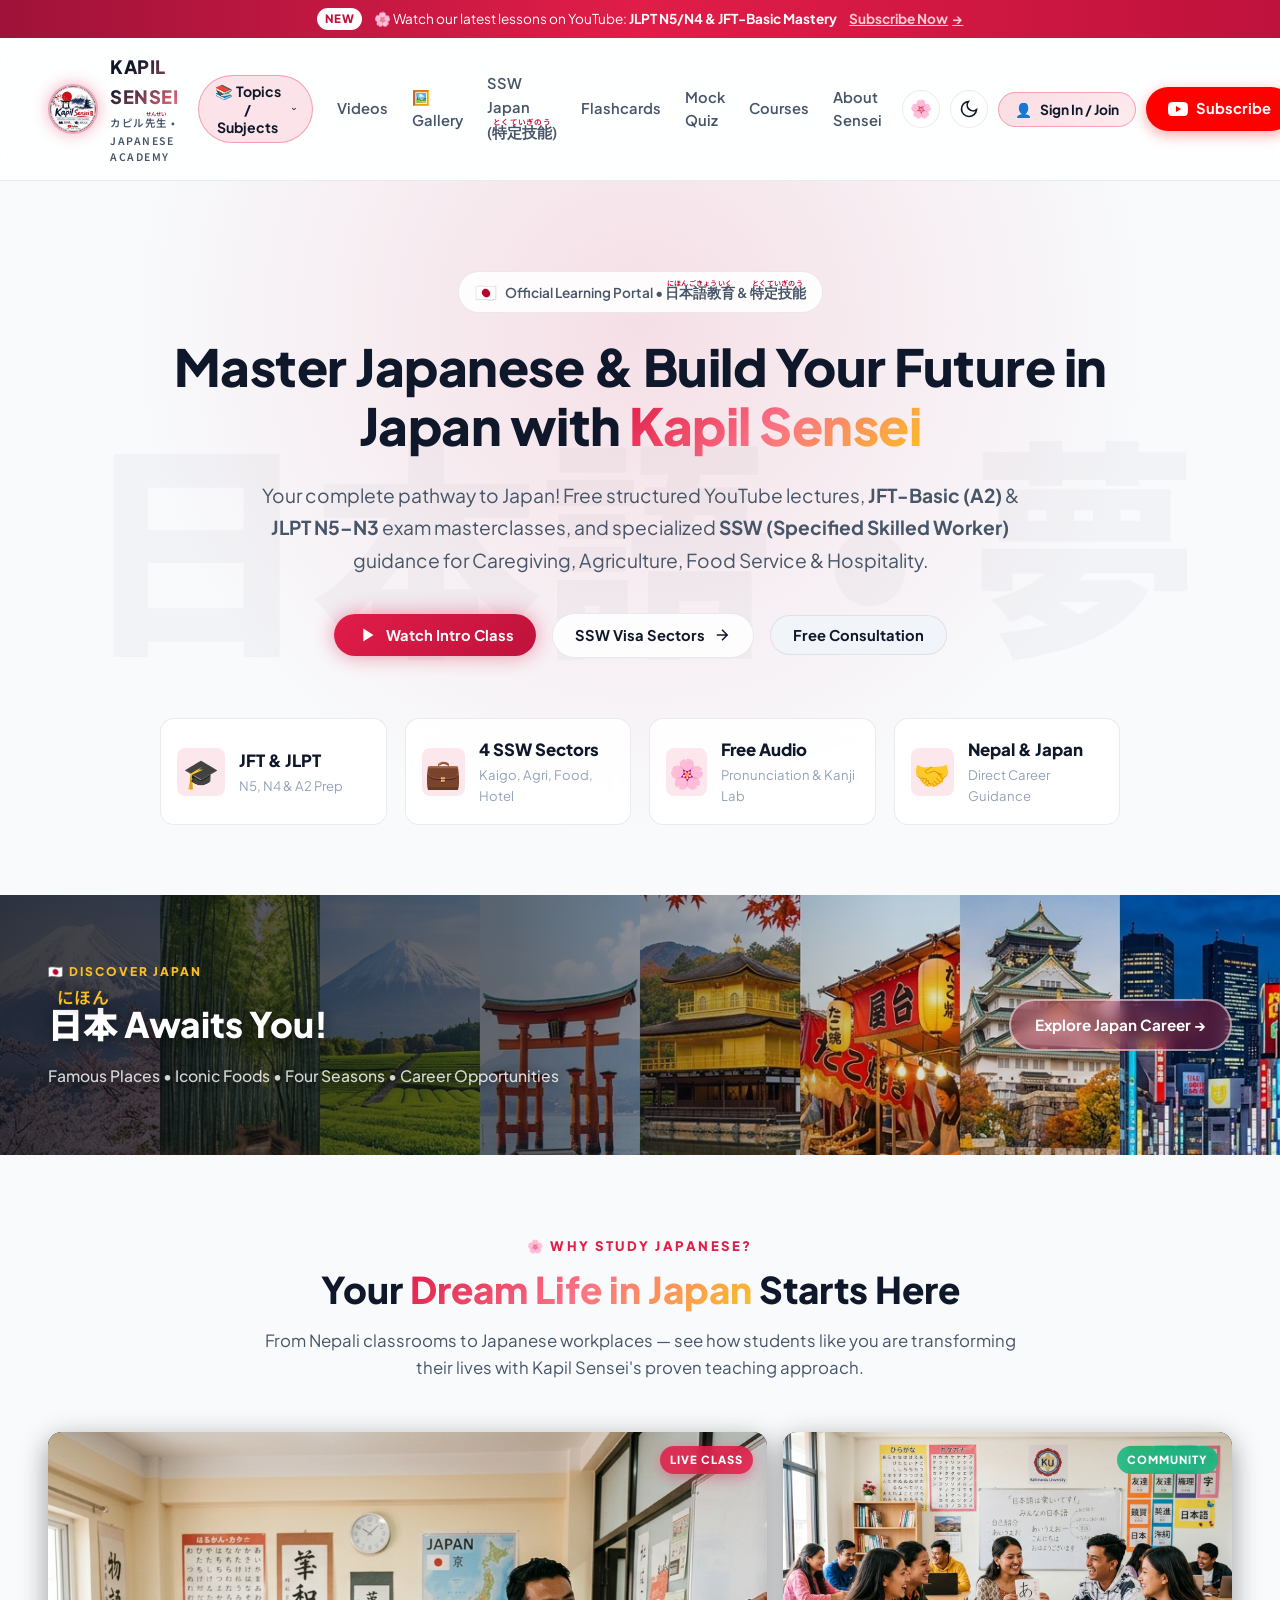
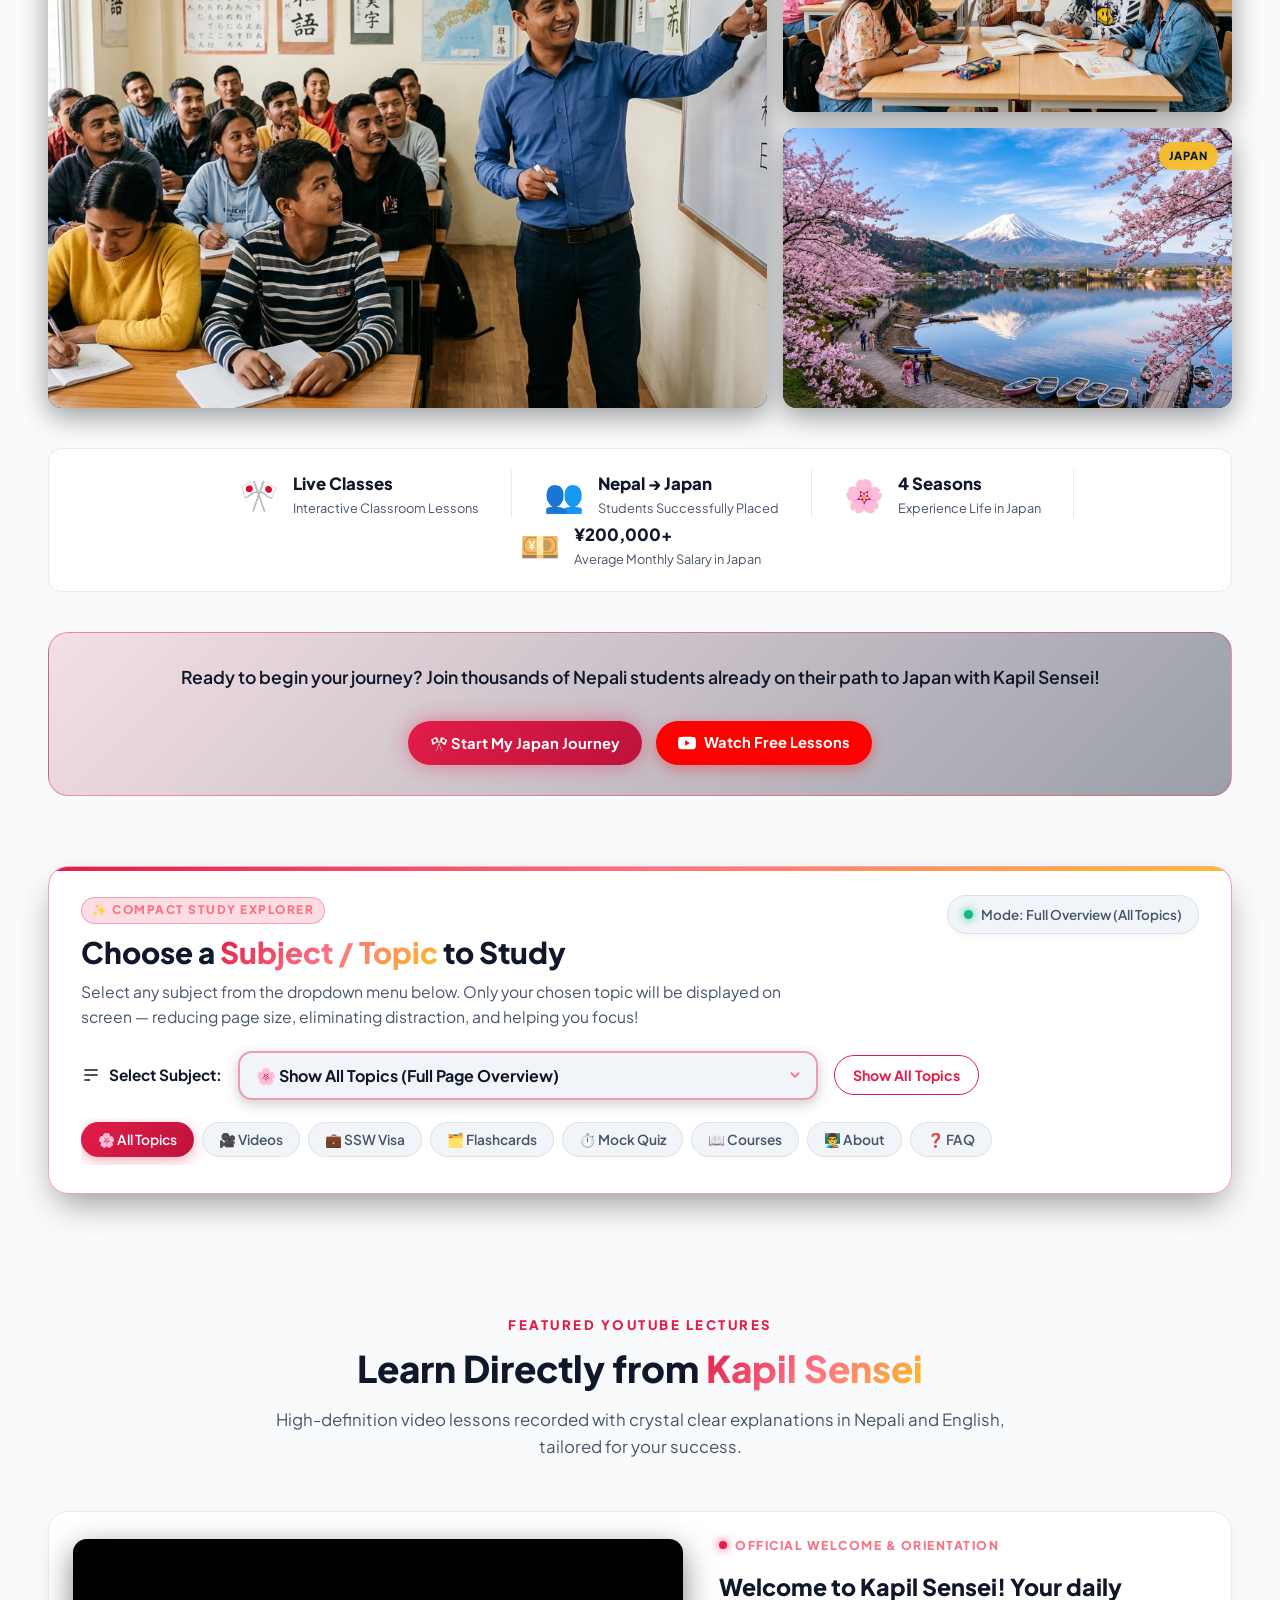
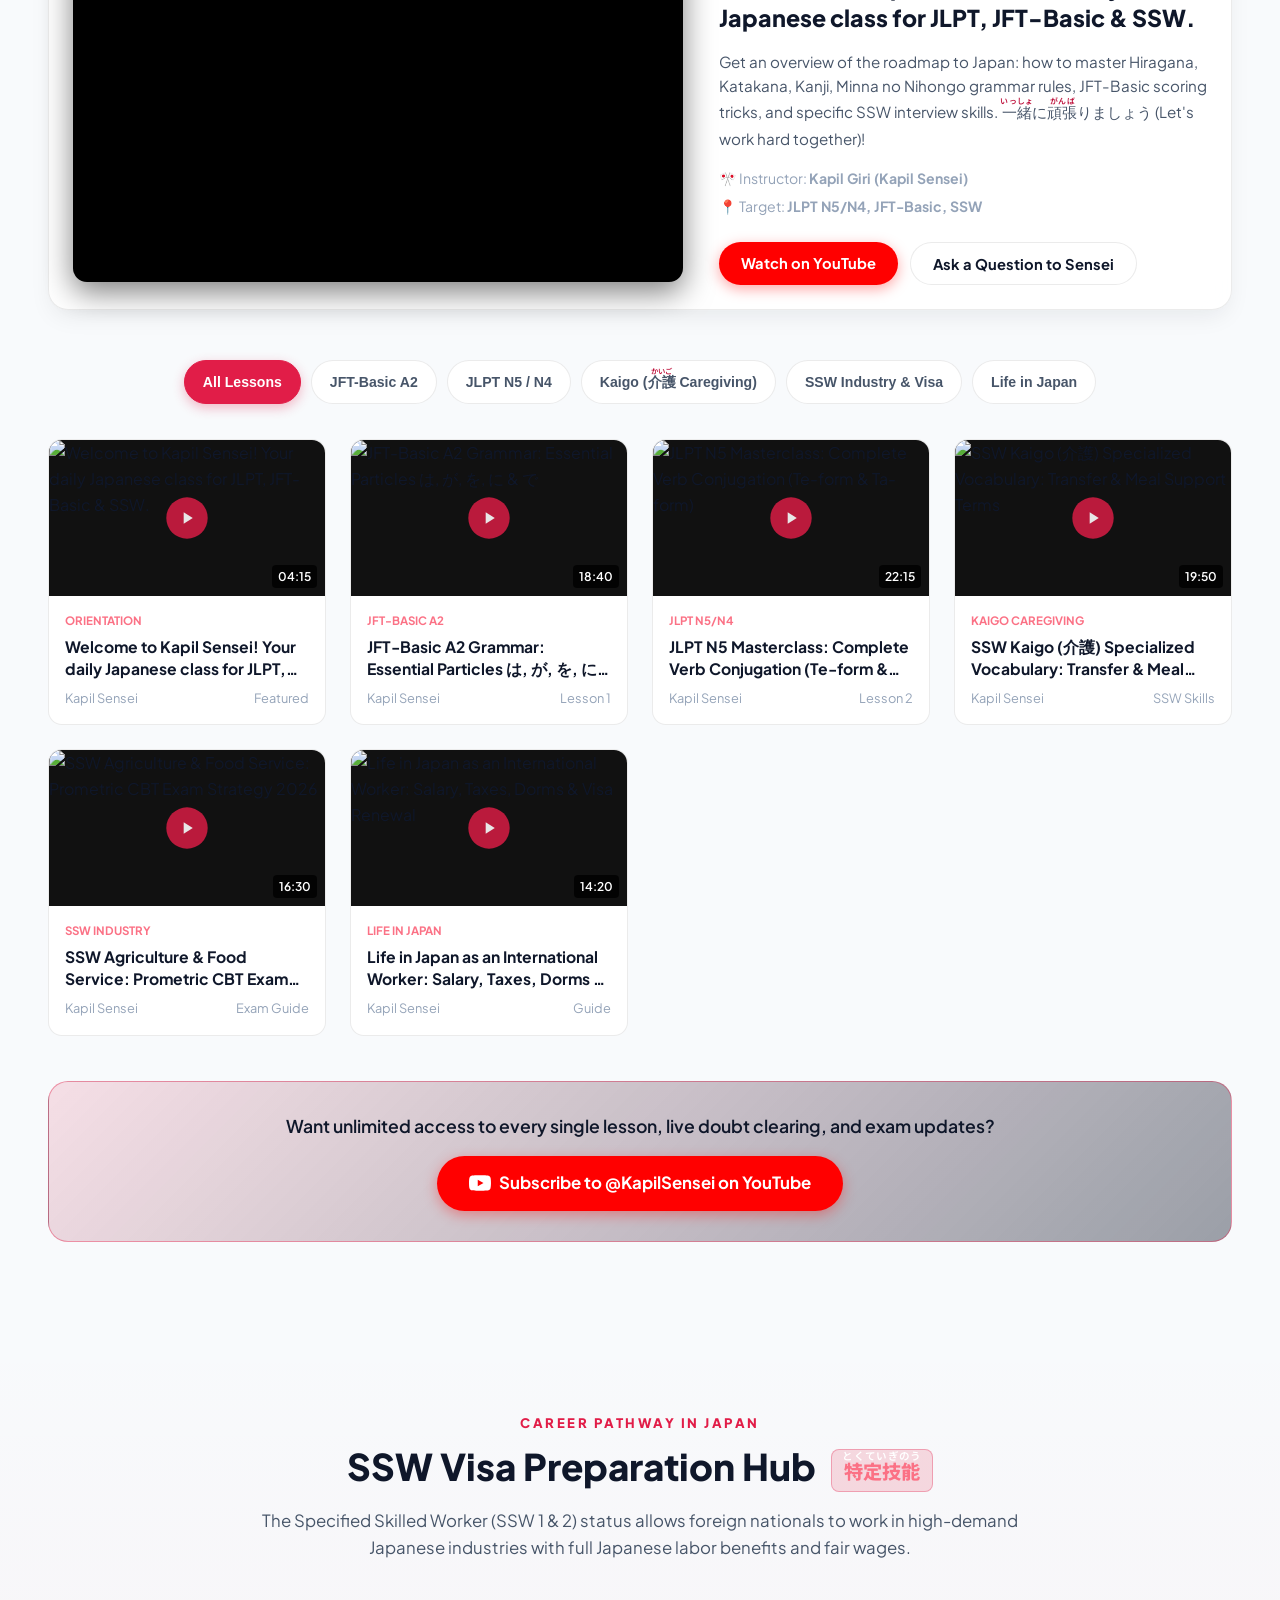
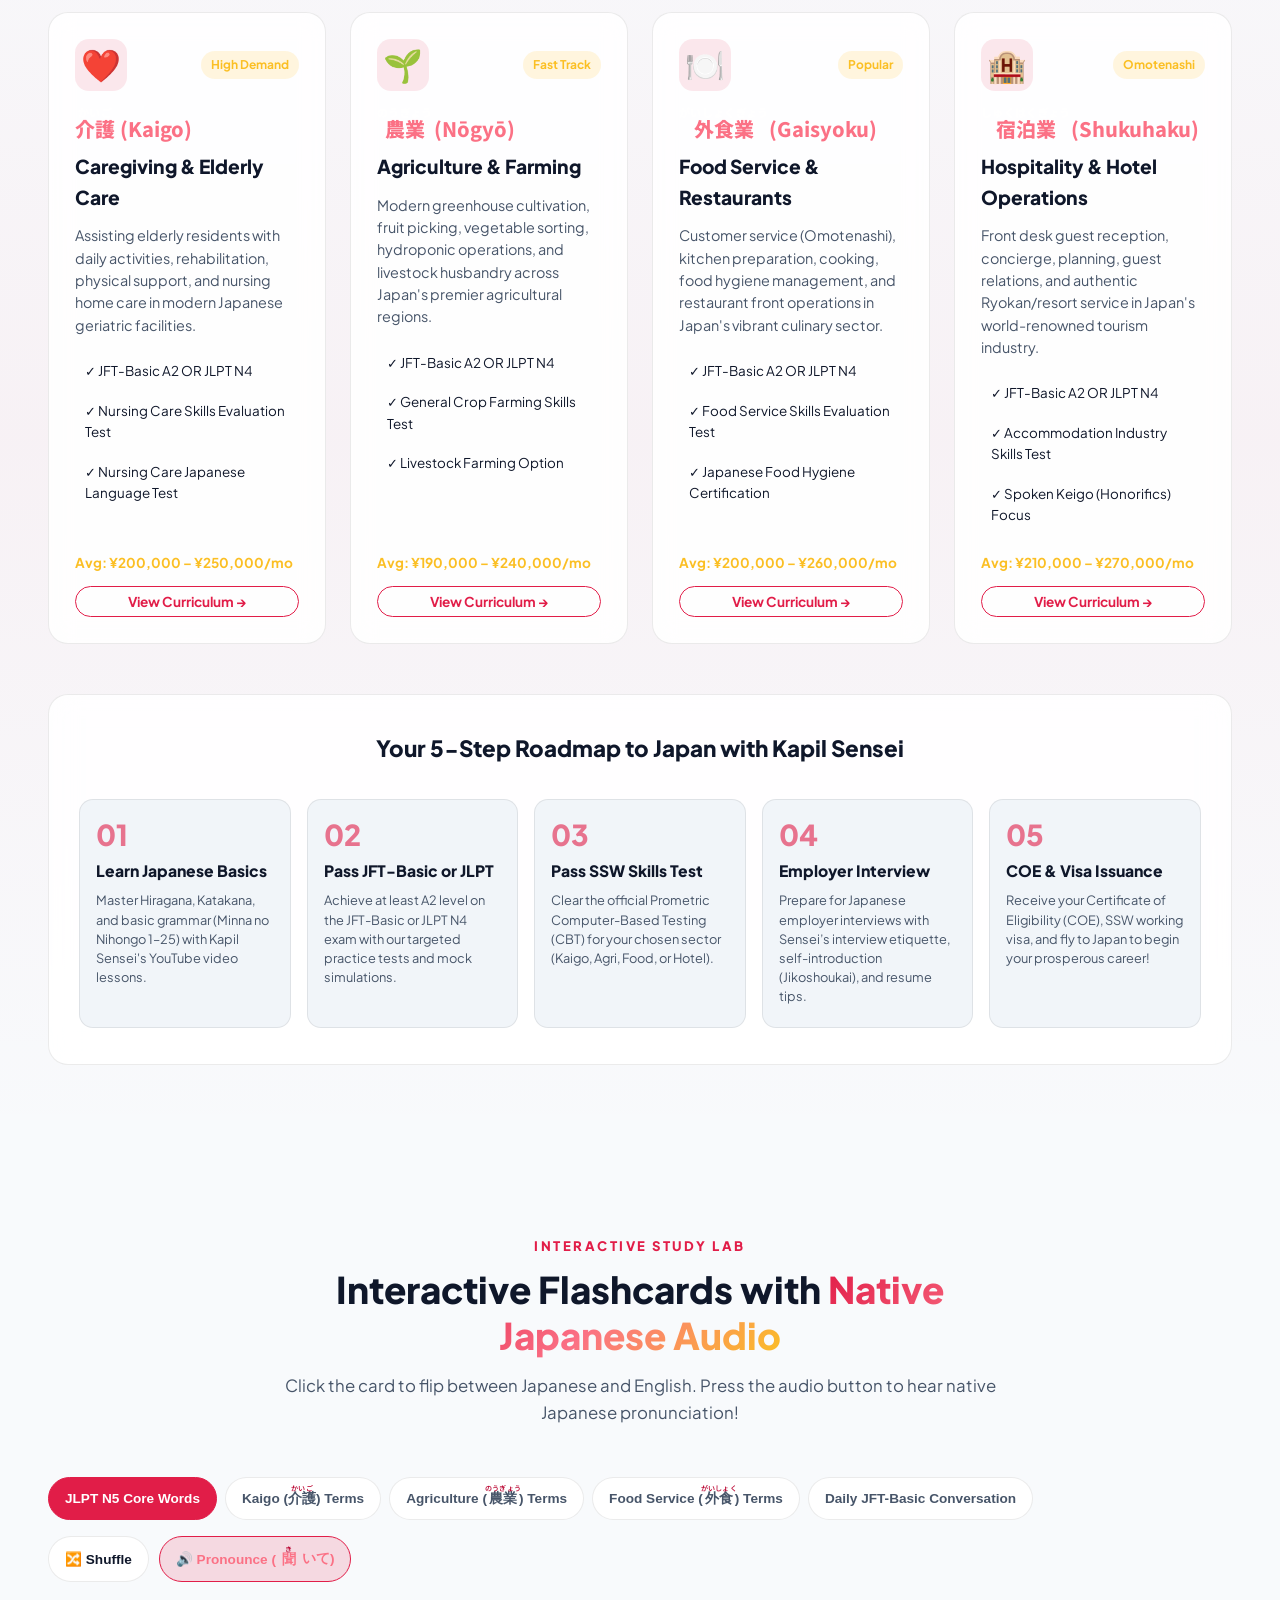
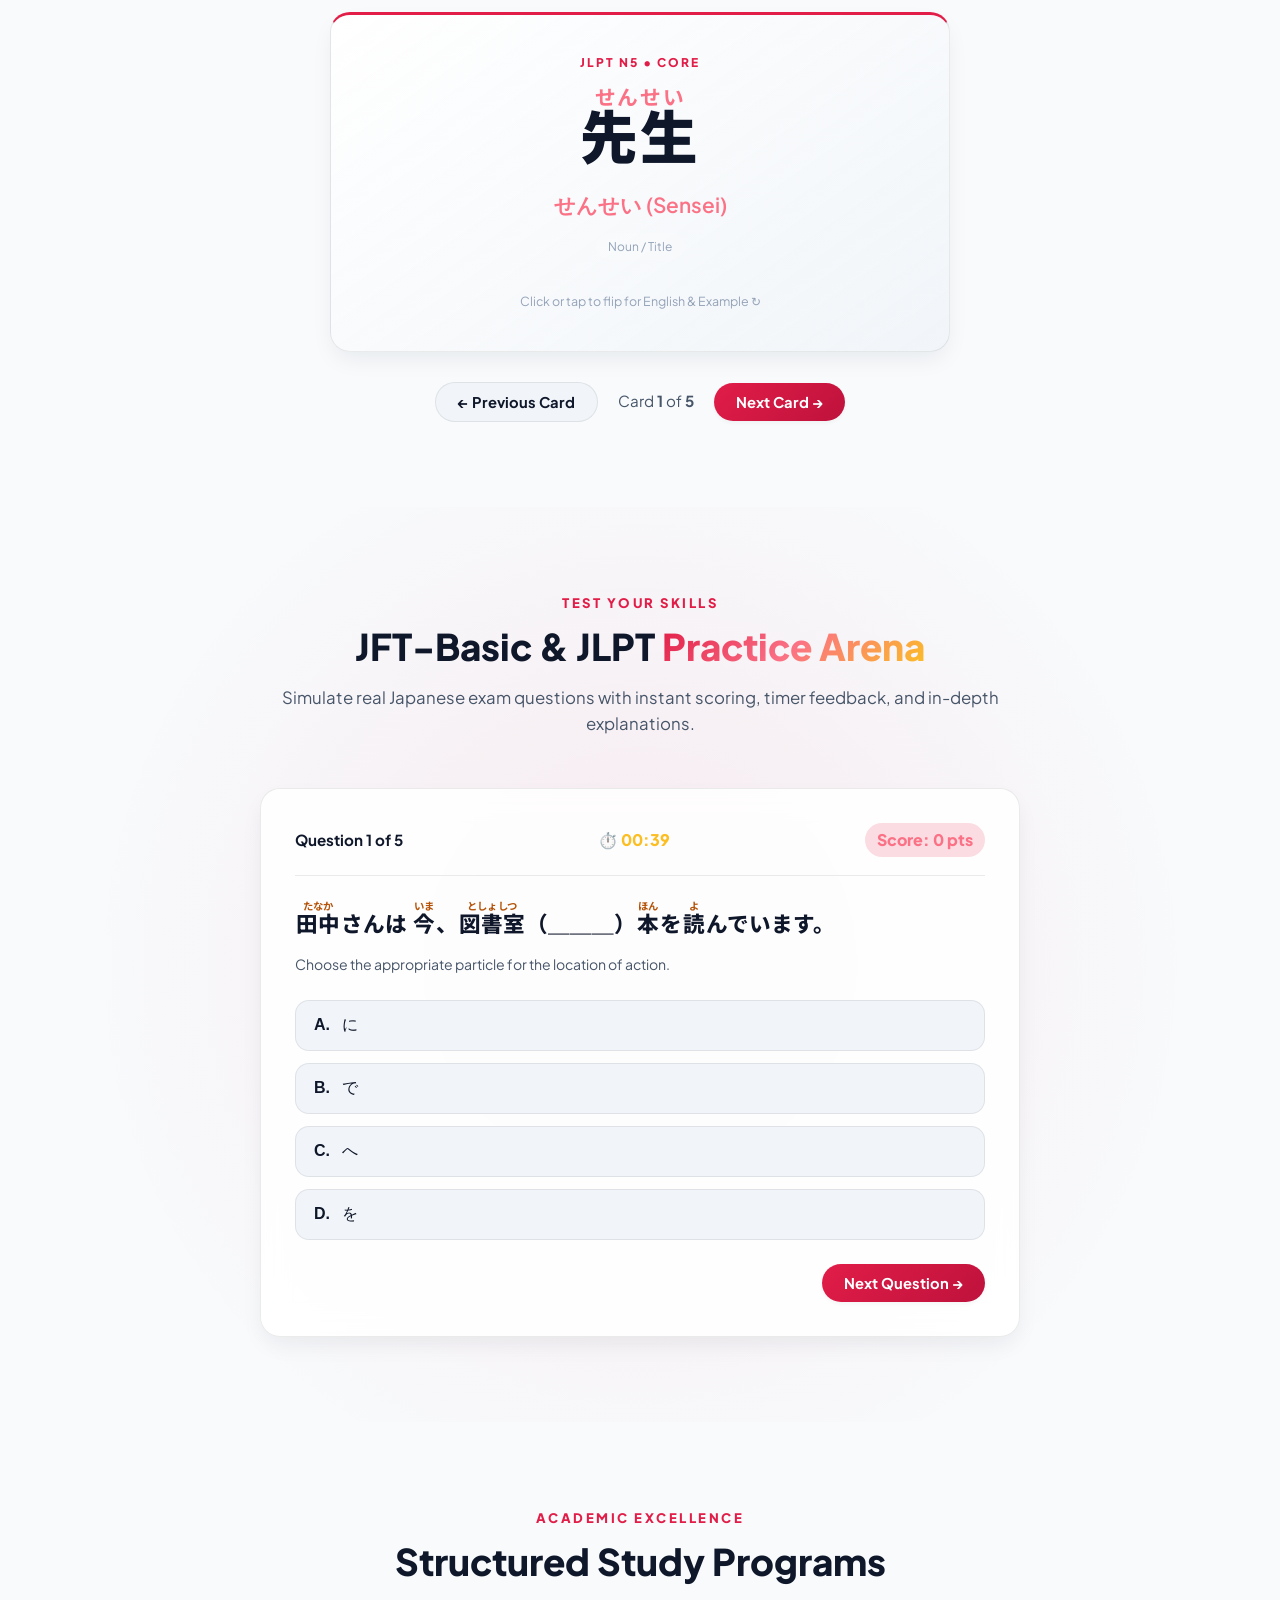
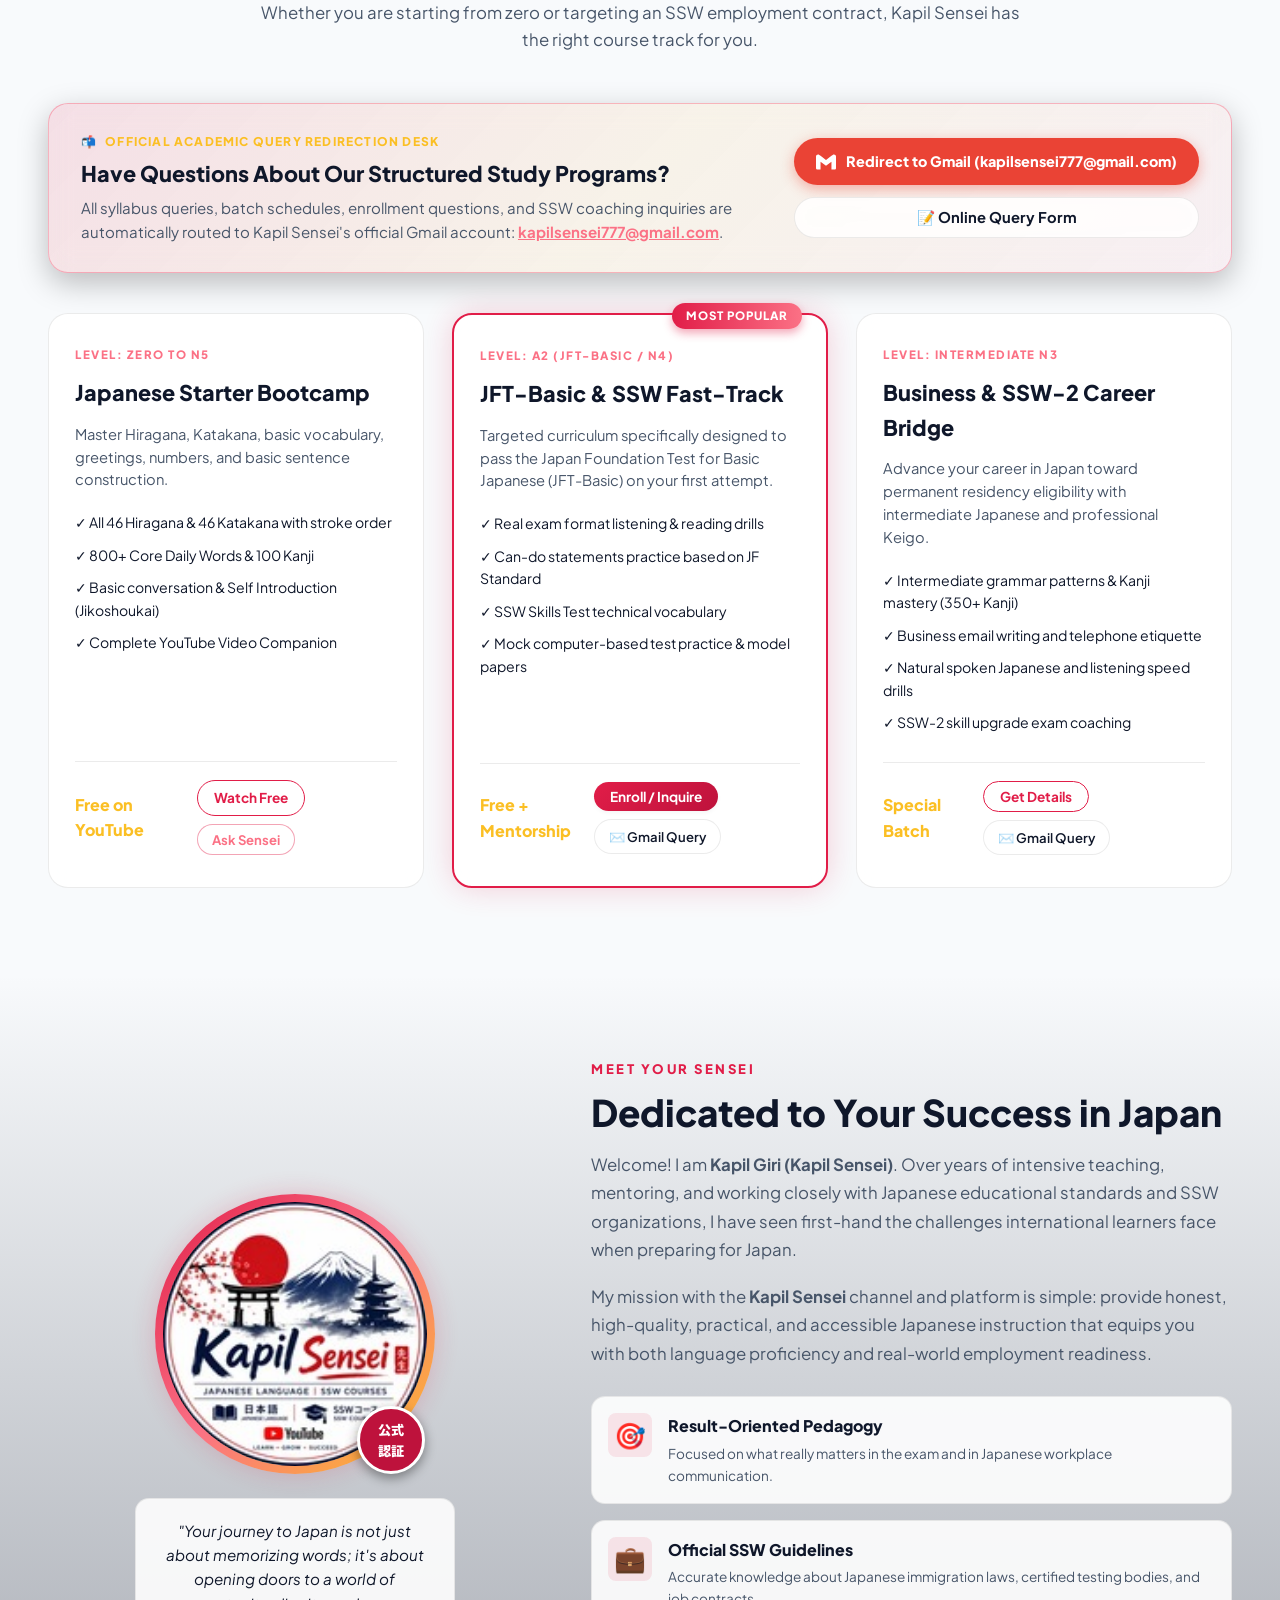
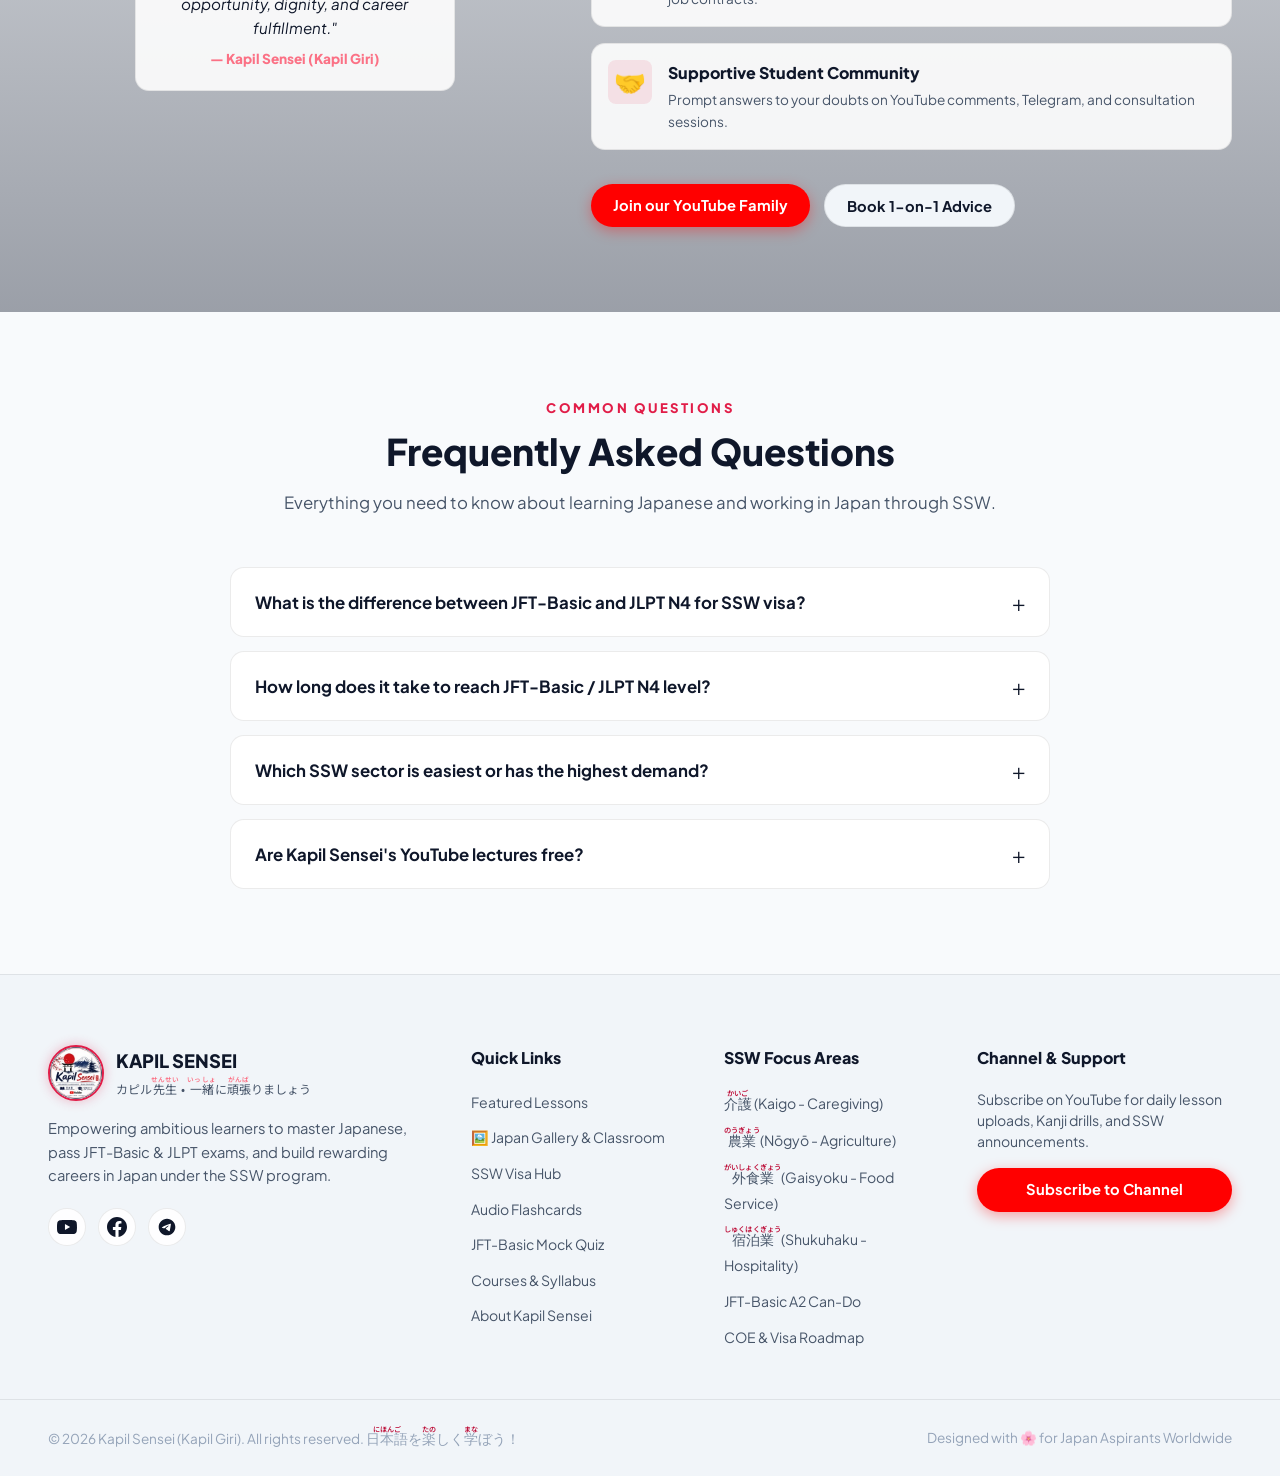
==== commit 542a6000: "feat: add student auth system and academic query redirection to kapilsensei777@gmail.com" ====
--- a/index.html
+++ b/index.html
@@ -138,6 +138,24 @@
         <a href="#courses" class="nav-link" data-topic="courses">Courses</a>
         <a href="#about" class="nav-link" data-topic="about">About Sensei</a>
         <div class="mobile-drawer-cta">
+          <!-- Mobile Auth Trigger -->
+          <div class="mobile-auth-wrapper">
+            <button class="btn btn-auth-trigger btn-block mobile-auth-trigger" id="mobile-auth-btn">
+              <span class="auth-btn-icon">👤</span>
+              <span class="auth-btn-label">Student Portal • Sign In / Join</span>
+            </button>
+            <div class="mobile-user-card" id="mobile-user-card" style="display: none;">
+              <div class="mobile-user-info">
+                <span class="user-avatar-badge" id="mobile-user-avatar">K</span>
+                <div>
+                  <div class="mobile-user-name" id="mobile-user-name">Student</div>
+                  <div class="mobile-user-email" id="mobile-user-email">email@example.com</div>
+                </div>
+              </div>
+              <button class="btn btn-outline-sm btn-logout-action" id="mobile-logout-btn">Sign Out</button>
+            </div>
+          </div>
+
           <a href="https://www.youtube.com/@KapilSensei?sub_confirmation=1" target="_blank" rel="noopener" class="btn btn-youtube btn-block">
             <svg viewBox="0 0 24 24" width="20" height="20" fill="currentColor">
               <path d="M23.498 6.186a3.016 3.016 0 0 0-2.122-2.136C19.505 3.545 12 3.545 12 3.545s-7.505 0-9.377.505A3.017 3.017 0 0 0 .502 6.186C0 8.07 0 12 0 12s0 3.93.502 5.814a3.016 3.016 0 0 0 2.122 2.136c1.871.505 9.376.505 9.376.505s7.505 0 9.377-.505a3.015 3.015 0 0 0 2.122-2.136C24 15.93 24 12 24 12s0-3.93-.502-5.814zM9.545 15.568V8.432L15.818 12l-6.273 3.568z"/>
@@ -163,6 +181,45 @@
             <path d="M21 12.79A9 9 0 1 1 11.21 3 7 7 0 0 0 21 12.79z"></path>
           </svg>
         </button>
+
+        <!-- Student Portal / Sign In Button & User Dropdown -->
+        <div class="nav-auth-wrapper" id="nav-auth-wrapper">
+          <button id="auth-open-btn" class="btn btn-auth-trigger" aria-label="Student Sign In or Register">
+            <span class="auth-btn-icon">👤</span>
+            <span class="auth-btn-label">Sign In / Join</span>
+          </button>
+
+          <div id="nav-user-profile" class="nav-user-profile" style="display: none;">
+            <button id="user-menu-btn" class="user-pill-btn" aria-expanded="false" aria-haspopup="true">
+              <span class="user-avatar-badge" id="user-avatar-badge">K</span>
+              <span class="user-name-text" id="user-display-name">Student</span>
+              <svg class="dropdown-arrow" viewBox="0 0 20 20" width="14" height="14" fill="currentColor">
+                <path fill-rule="evenodd" d="M5.293 7.293a1 1 0 011.414 0L10 10.586l3.293-3.293a1 1 0 111.414 1.414l-4 4a1 1 0 01-1.414 0l-4-4a1 1 0 010-1.414z" clip-rule="evenodd" />
+              </svg>
+            </button>
+            <div id="user-dropdown-menu" class="user-dropdown-menu">
+              <div class="user-dropdown-header">
+                <div class="user-info-name" id="user-dropdown-name">Student</div>
+                <div class="user-info-email" id="user-dropdown-email">student@example.com</div>
+                <span class="user-status-pill" id="user-dropdown-goal">🎌 JLPT / SSW Learner</span>
+              </div>
+              <div class="user-dropdown-divider"></div>
+              <a href="#courses" class="user-dropdown-item">
+                <span>📖 Academic Programs</span>
+              </a>
+              <a href="#quiz-hub" class="user-dropdown-item">
+                <span>⏱️ Practice Quizzes</span>
+              </a>
+              <a href="#practice-lab" class="user-dropdown-item">
+                <span>🗂️ Audio Flashcards</span>
+              </a>
+              <div class="user-dropdown-divider"></div>
+              <button id="auth-logout-btn" class="user-dropdown-item user-logout-item">
+                <span>🚪 Sign Out</span>
+              </button>
+            </div>
+          </div>
+        </div>
 
         <!-- YouTube Subscribe CTA -->
         <a href="https://www.youtube.com/@KapilSensei?sub_confirmation=1" target="_blank" rel="noopener" class="btn btn-youtube nav-youtube-btn" aria-label="Subscribe on YouTube">
@@ -829,6 +886,31 @@
           </p>
         </div>
 
+        <!-- Academic Excellence Query Redirection Desk -->
+        <div class="academic-query-dispatch-card">
+          <div class="dispatch-info">
+            <div class="dispatch-badge">
+              <span class="dispatch-icon">📬</span>
+              <span>OFFICIAL ACADEMIC QUERY REDIRECTION DESK</span>
+            </div>
+            <h3 class="dispatch-title">Have Questions About Our Structured Study Programs?</h3>
+            <p class="dispatch-desc">
+              All syllabus queries, batch schedules, enrollment questions, and SSW coaching inquiries are automatically routed to Kapil Sensei's official Gmail account: <a href="mailto:kapilsensei777@gmail.com" class="dispatch-email-link"><strong>kapilsensei777@gmail.com</strong></a>.
+            </p>
+          </div>
+          <div class="dispatch-actions">
+            <a href="https://mail.google.com/mail/?view=cm&fs=1&to=kapilsensei777@gmail.com&su=Academic%20Excellence%20Study%20Programs%20Query&body=Hello%20Kapil%20Sensei,%0A%0AI%20am%20inquiring%20about%20your%20Structured%20Study%20Programs%20(Academic%20Excellence).%0A%0AStudent%20Name:%20%0AWhatsApp%20Number:%20%0ATarget%20Program%20(Bootcamp%20/%20JFT-Basic%20/%20SSW%20/%20N3):%20%0AMy%20Questions:%20%0A%0AThank%20you!" target="_blank" rel="noopener" class="btn btn-gmail btn-glow" title="Compose directly in Gmail">
+              <svg viewBox="0 0 24 24" width="20" height="20" fill="currentColor">
+                <path d="M24 5.457v13.909c0 .904-.732 1.636-1.636 1.636h-3.819V11.73L12 16.64l-6.545-4.91v9.272H1.636A1.636 1.636 0 0 1 0 19.366V5.457c0-2.023 2.309-3.178 3.927-1.964L5.455 4.64 12 9.548l6.545-4.91 1.528-1.145C21.69 2.28 24 3.434 24 5.457z"/>
+              </svg>
+              <span>Redirect to Gmail (kapilsensei777@gmail.com)</span>
+            </a>
+            <button class="btn btn-glass open-consultation-btn" data-course="Academic Excellence General Inquiry" data-default-goal="general">
+              <span>📝 Online Query Form</span>
+            </button>
+          </div>
+        </div>
+
         <div class="courses-grid">
           <!-- Course 1 -->
           <div class="course-card">
@@ -843,7 +925,10 @@
             </ul>
             <div class="course-footer">
               <span class="course-price">Free on YouTube</span>
-              <a href="https://www.youtube.com/@KapilSensei" target="_blank" class="btn btn-outline-sm">Start Watching</a>
+              <div class="course-btn-group">
+                <a href="https://www.youtube.com/@KapilSensei" target="_blank" rel="noopener" class="btn btn-outline-sm">Watch Free</a>
+                <button class="btn btn-secondary-sm open-consultation-btn" data-course="Japanese Starter Bootcamp (Zero to N5)" data-default-goal="jlpt_n5_n4">Ask Sensei</button>
+              </div>
             </div>
           </div>
 
@@ -861,7 +946,10 @@
             </ul>
             <div class="course-footer">
               <span class="course-price">Free + Mentorship</span>
-              <button class="btn btn-primary btn-sm open-consultation-btn">Enroll / Inquire</button>
+              <div class="course-btn-group">
+                <button class="btn btn-primary btn-sm open-consultation-btn" data-course="JFT-Basic & SSW Fast-Track (A2 / N4)" data-default-goal="jft">Enroll / Inquire</button>
+                <a href="https://mail.google.com/mail/?view=cm&fs=1&to=kapilsensei777@gmail.com&su=JFT-Basic%20%26%20SSW%20Fast-Track%20Course%20Query&body=Hello%20Kapil%20Sensei,%0A%0AI%20would%20like%20to%20inquire%20about%20the%20JFT-Basic%20%26%20SSW%20Fast-Track%20Program." target="_blank" rel="noopener" class="btn btn-glass-sm" title="Send direct Gmail inquiry">✉️ Gmail Query</a>
+              </div>
             </div>
           </div>
 
@@ -878,7 +966,10 @@
             </ul>
             <div class="course-footer">
               <span class="course-price">Special Batch</span>
-              <button class="btn btn-outline-sm open-consultation-btn">Get Details</button>
+              <div class="course-btn-group">
+                <button class="btn btn-outline-sm open-consultation-btn" data-course="Business & SSW-2 Career Bridge (Intermediate N3)" data-default-goal="general">Get Details</button>
+                <a href="https://mail.google.com/mail/?view=cm&fs=1&to=kapilsensei777@gmail.com&su=Business%20%26%20SSW-2%20Course%20Query&body=Hello%20Kapil%20Sensei,%0A%0AI%20am%20interested%20in%20the%20Business%20%26%20SSW-2%20Career%20Bridge%20Course." target="_blank" rel="noopener" class="btn btn-glass-sm" title="Send direct Gmail inquiry">✉️ Gmail Query</a>
+              </div>
             </div>
           </div>
         </div>
@@ -1036,23 +1127,173 @@
     </div>
   </div>
 
-  <!-- Consultation & Enrollment Modal -->
+  <!-- Student Auth (Sign In & Sign Up) Modal -->
+  <div class="modal-backdrop" id="auth-modal">
+    <div class="modal-dialog auth-modal-dialog">
+      <div class="modal-header">
+        <div class="auth-header-title">
+          <span class="auth-header-badge">🌸 KAPIL SENSEI ACADEMY</span>
+          <h3 id="auth-modal-title">Student Portal</h3>
+        </div>
+        <button class="modal-close-btn" id="close-auth-modal" aria-label="Close modal">&times;</button>
+      </div>
+
+      <!-- Dual Auth Tabs -->
+      <div class="auth-tab-bar">
+        <button class="auth-tab-btn active" id="auth-tab-signin" data-tab="signin">
+          <span>🔑 Sign In</span>
+          <span class="tab-jp"><ruby>ログイン<rt>ろぐいん</rt></ruby></span>
+        </button>
+        <button class="auth-tab-btn" id="auth-tab-signup" data-tab="signup">
+          <span>✨ Create Account</span>
+          <span class="tab-jp"><ruby>新規登録<rt>しんきとうろく</rt></ruby></span>
+        </button>
+      </div>
+
+      <div class="modal-body auth-modal-body">
+        <!-- Sign In Form -->
+        <form id="signin-form" class="auth-panel-form active">
+          <div class="form-group">
+            <label for="signin-email">Valid Email Address *</label>
+            <div class="input-icon-wrapper">
+              <span class="input-lead-icon">✉️</span>
+              <input type="email" id="signin-email" placeholder="e.g. yourname@gmail.com" required autocomplete="email" />
+            </div>
+            <div class="form-error-text" id="signin-email-error"></div>
+          </div>
+
+          <div class="form-group">
+            <label for="signin-password">Password *</label>
+            <div class="input-icon-wrapper">
+              <span class="input-lead-icon">🔒</span>
+              <input type="password" id="signin-password" placeholder="Enter your password" required autocomplete="current-password" />
+              <button type="button" class="pwd-toggle-btn" data-input-id="signin-password" aria-label="Toggle password visibility">👁️</button>
+            </div>
+            <div class="form-error-text" id="signin-password-error"></div>
+          </div>
+
+          <div class="auth-options-row">
+            <label class="custom-checkbox-label">
+              <input type="checkbox" id="signin-remember" checked />
+              <span>Remember me</span>
+            </label>
+            <a href="https://mail.google.com/mail/?view=cm&fs=1&to=kapilsensei777@gmail.com&su=Kapil%20Sensei%20Academy%20-%20Password%20Help" target="_blank" rel="noopener" class="auth-sub-link">Help / Reset?</a>
+          </div>
+
+          <button type="submit" class="btn btn-primary btn-block btn-auth-submit" id="btn-submit-signin">
+            <span>Sign In to Academy 🚀</span>
+          </button>
+
+          <div class="auth-switch-note">
+            <span>Don't have a student account yet?</span>
+            <button type="button" class="auth-link-btn" id="switch-to-signup">Create Account for Free &rarr;</button>
+          </div>
+        </form>
+
+        <!-- Sign Up Form -->
+        <form id="signup-form" class="auth-panel-form">
+          <div class="form-group">
+            <label for="signup-name">Full Name * (Student Name)</label>
+            <div class="input-icon-wrapper">
+              <span class="input-lead-icon">👤</span>
+              <input type="text" id="signup-name" placeholder="e.g. Ramesh Thapa" required autocomplete="name" />
+            </div>
+            <div class="form-error-text" id="signup-name-error"></div>
+          </div>
+
+          <div class="form-group">
+            <label for="signup-email">Valid Email Address *</label>
+            <div class="input-icon-wrapper">
+              <span class="input-lead-icon">✉️</span>
+              <input type="email" id="signup-email" placeholder="e.g. yourname@gmail.com" required autocomplete="email" />
+            </div>
+            <div class="form-error-text" id="signup-email-error"></div>
+          </div>
+
+          <div class="form-group">
+            <label for="signup-password">Create Password * (min. 6 characters)</label>
+            <div class="input-icon-wrapper">
+              <span class="input-lead-icon">🔒</span>
+              <input type="password" id="signup-password" placeholder="At least 6 characters" minlength="6" required autocomplete="new-password" />
+              <button type="button" class="pwd-toggle-btn" data-input-id="signup-password" aria-label="Toggle password visibility">👁️</button>
+            </div>
+            <div class="form-error-text" id="signup-password-error"></div>
+          </div>
+
+          <div class="form-group">
+            <label for="signup-goal">Target Japanese Goal / Sector</label>
+            <div class="input-icon-wrapper">
+              <span class="input-lead-icon">🎯</span>
+              <select id="signup-goal">
+                <option value="JFT-Basic A2 Exam">JFT-Basic A2 Exam Preparation</option>
+                <option value="JLPT N5 Beginner">JLPT N5 Beginner Foundation</option>
+                <option value="JLPT N4 Intermediate">JLPT N4 Intermediate Level</option>
+                <option value="SSW Kaigo (Caregiving)">SSW Kaigo (Caregiving / 介護)</option>
+                <option value="SSW Agriculture">SSW Agriculture (農業)</option>
+                <option value="SSW Food Service">SSW Food Service (外食業)</option>
+                <option value="SSW Hospitality">SSW Hospitality (宿泊業)</option>
+                <option value="General Japanese">General Japanese Fluency</option>
+              </select>
+            </div>
+          </div>
+
+          <div class="auth-options-row">
+            <label class="custom-checkbox-label">
+              <input type="checkbox" id="signup-agree" checked required />
+              <span>I agree to study guidelines &amp; updates</span>
+            </label>
+          </div>
+
+          <button type="submit" class="btn btn-primary btn-block btn-auth-submit" id="btn-submit-signup">
+            <span>Create Student Account 🌸</span>
+          </button>
+
+          <div class="auth-switch-note">
+            <span>Already registered?</span>
+            <button type="button" class="auth-link-btn" id="switch-to-signin">Sign In to Account &rarr;</button>
+          </div>
+        </form>
+
+        <div id="auth-status-box" class="form-success-alert" style="display: none;"></div>
+      </div>
+    </div>
+  </div>
+
+  <!-- Consultation & Academic Query Modal (Redirects to kapilsensei777@gmail.com) -->
   <div class="modal-backdrop" id="consultation-modal">
     <div class="modal-dialog">
       <div class="modal-header">
-        <h3>Book Free Counseling with Kapil Sensei</h3>
+        <div>
+          <span class="consult-badge">ACADEMIC EXCELLENCE DESK</span>
+          <h3 id="consult-modal-title">Official Course &amp; Visa Counseling</h3>
+        </div>
         <button class="modal-close-btn" id="close-consult-modal" aria-label="Close modal">&times;</button>
       </div>
       <div class="modal-body">
-        <p class="modal-sub">Need guidance on your Japanese study plan, JFT exam date, or SSW visa requirements? Send your inquiry directly.</p>
+        <div class="email-redirect-notice-box">
+          <span class="notice-icon">📬</span>
+          <div>
+            <strong>Direct Query Redirection:</strong> All course queries and counseling requests are forwarded directly to Kapil Sensei's official Gmail: <a href="mailto:kapilsensei777@gmail.com" class="bold-email-link">kapilsensei777@gmail.com</a>.
+          </div>
+        </div>
+
         <form id="consultation-form">
+          <input type="hidden" id="consult-course-name" value="Structured Study Programs" />
+
+          <div class="form-group" id="consult-course-group" style="display: none;">
+            <label>Selected Study Program</label>
+            <div class="selected-course-tag" id="consult-selected-course-badge">Structured Study Programs</div>
+          </div>
+
           <div class="form-group">
             <label for="consult-name">Full Name *</label>
             <input type="text" id="consult-name" placeholder="e.g. Ramesh Thapa" required />
+            <div class="form-error-text" id="consult-name-error"></div>
           </div>
           <div class="form-group">
-            <label for="consult-email">Email Address *</label>
+            <label for="consult-email">Valid Email Address *</label>
             <input type="email" id="consult-email" placeholder="e.g. name@example.com" required />
+            <div class="form-error-text" id="consult-email-error"></div>
           </div>
           <div class="form-group">
             <label for="consult-phone">WhatsApp / Phone Number *</label>
@@ -1072,13 +1313,35 @@
             </select>
           </div>
           <div class="form-group">
-            <label for="consult-message">Your Message or Questions</label>
-            <textarea id="consult-message" rows="3" placeholder="Tell Sensei about your current Japanese level and plans..."></textarea>
-          </div>
-          <button type="submit" class="btn btn-primary btn-block">Submit Inquiry</button>
+            <label for="consult-message">Your Specific Questions / Course Query</label>
+            <textarea id="consult-message" rows="3" placeholder="Tell Sensei about your current Japanese level, exam dates, or questions on study batches..."></textarea>
+          </div>
+          <button type="submit" class="btn btn-primary btn-block btn-consult-submit">
+            <span>Send Query to Kapil Sensei (kapilsensei777@gmail.com) 📨</span>
+          </button>
         </form>
-        <div id="consult-success-message" class="form-success-alert" style="display: none;">
-          🎉 <strong>Arigatou gozaimasu!</strong> Your inquiry has been submitted. Kapil Sensei will get back to you shortly via WhatsApp or Email. In the meantime, don't forget to check our latest YouTube lessons!
+
+        <!-- Redirection & Confirmation Alert -->
+        <div id="consult-success-message" class="form-success-alert query-dispatched-box" style="display: none;">
+          <div class="dispatch-alert-header">
+            <span class="check-icon">✅</span>
+            <h4>Query Prepared for Kapil Sensei!</h4>
+          </div>
+          <p class="dispatch-alert-body" id="consult-success-details">
+            Your query has been formulated for Kapil Sensei's official inbox at <strong>kapilsensei777@gmail.com</strong>.
+          </p>
+          <div class="dispatch-direct-actions">
+            <a href="#" id="consult-gmail-direct-btn" target="_blank" rel="noopener" class="btn btn-gmail btn-block">
+              <svg viewBox="0 0 24 24" width="18" height="18" fill="currentColor">
+                <path d="M24 5.457v13.909c0 .904-.732 1.636-1.636 1.636h-3.819V11.73L12 16.64l-6.545-4.91v9.272H1.636A1.636 1.636 0 0 1 0 19.366V5.457c0-2.023 2.309-3.178 3.927-1.964L5.455 4.64 12 9.548l6.545-4.91 1.528-1.145C21.69 2.28 24 3.434 24 5.457z"/>
+              </svg>
+              <span>Open Pre-filled in Gmail Now 🚀</span>
+            </a>
+            <div class="dispatch-secondary-row">
+              <a href="#" id="consult-mailto-btn" class="btn btn-glass-sm">Default Email App ✉️</a>
+              <button type="button" id="consult-copy-email-btn" class="btn btn-outline-sm">Copy Email Address 📋</button>
+            </div>
+          </div>
         </div>
       </div>
     </div>
--- a/style.css
+++ b/style.css
@@ -3834,4 +3834,572 @@
   }
 }
 
-
+/* ===================================================================
+   STUDENT AUTHENTICATION & USER PROFILE STYLES
+   =================================================================== */
+.nav-auth-wrapper {
+  position: relative;
+  display: inline-flex;
+  align-items: center;
+}
+
+.btn-auth-trigger {
+  background: linear-gradient(135deg, rgba(225, 29, 72, 0.15), rgba(244, 63, 94, 0.1));
+  border: 1px solid rgba(244, 63, 94, 0.4);
+  color: var(--text-primary);
+  padding: 8px 16px;
+  border-radius: var(--radius-full);
+  font-size: 0.86rem;
+  font-weight: 700;
+  display: inline-flex;
+  align-items: center;
+  gap: 8px;
+  cursor: pointer;
+  transition: all var(--transition-fast);
+}
+
+.btn-auth-trigger:hover {
+  background: linear-gradient(135deg, var(--accent-crimson), #f43f5e);
+  color: #fff;
+  border-color: #f43f5e;
+  box-shadow: 0 4px 14px rgba(225, 29, 72, 0.4);
+  transform: translateY(-1px);
+}
+
+.user-pill-btn {
+  display: inline-flex;
+  align-items: center;
+  gap: 10px;
+  background: var(--bg-card);
+  border: 1px solid var(--border-hover);
+  padding: 5px 14px 5px 6px;
+  border-radius: var(--radius-full);
+  cursor: pointer;
+  color: var(--text-primary);
+  font-weight: 700;
+  font-size: 0.88rem;
+  transition: all var(--transition-fast);
+}
+
+.user-pill-btn:hover {
+  border-color: var(--accent-sakura);
+  box-shadow: 0 4px 12px rgba(244, 63, 94, 0.25);
+}
+
+.user-avatar-badge {
+  width: 32px;
+  height: 32px;
+  border-radius: 50%;
+  background: linear-gradient(135deg, var(--accent-crimson), #f59e0b);
+  color: #fff;
+  font-weight: 900;
+  font-size: 0.85rem;
+  display: flex;
+  align-items: center;
+  justify-content: center;
+  box-shadow: 0 2px 6px rgba(0, 0, 0, 0.25);
+  text-transform: uppercase;
+}
+
+.user-name-text {
+  max-width: 120px;
+  white-space: nowrap;
+  overflow: hidden;
+  text-overflow: ellipsis;
+}
+
+.nav-user-profile {
+  position: relative;
+}
+
+.user-dropdown-menu {
+  position: absolute;
+  top: calc(100% + 10px);
+  right: 0;
+  min-width: 260px;
+  background: var(--bg-secondary);
+  border: 1px solid var(--border-hover);
+  border-radius: var(--radius-md);
+  box-shadow: 0 14px 35px rgba(0, 0, 0, 0.45);
+  padding: 12px;
+  z-index: 210;
+  display: none;
+  animation: modalSlide 0.2s cubic-bezier(0.16, 1, 0.3, 1);
+}
+
+.user-dropdown-menu.active {
+  display: block;
+}
+
+.user-dropdown-header {
+  padding: 8px 8px 12px 8px;
+}
+
+.user-info-name {
+  font-weight: 800;
+  font-size: 0.98rem;
+  color: var(--text-primary);
+}
+
+.user-info-email {
+  font-size: 0.8rem;
+  color: var(--text-secondary);
+  margin-bottom: 6px;
+  word-break: break-all;
+}
+
+.user-status-pill {
+  display: inline-block;
+  background: rgba(16, 185, 129, 0.15);
+  color: #10b981;
+  border: 1px solid rgba(16, 185, 129, 0.35);
+  font-size: 0.72rem;
+  font-weight: 800;
+  padding: 2px 8px;
+  border-radius: var(--radius-full);
+}
+
+.user-dropdown-divider {
+  height: 1px;
+  background: var(--border-subtle);
+  margin: 6px 0;
+}
+
+.user-dropdown-item {
+  display: flex;
+  align-items: center;
+  gap: 10px;
+  padding: 9px 12px;
+  border-radius: var(--radius-sm);
+  color: var(--text-secondary);
+  text-decoration: none;
+  font-size: 0.86rem;
+  font-weight: 600;
+  transition: all var(--transition-fast);
+  background: transparent;
+  border: none;
+  width: 100%;
+  text-align: left;
+  cursor: pointer;
+}
+
+.user-dropdown-item:hover {
+  background: rgba(244, 63, 94, 0.1);
+  color: var(--text-primary);
+}
+
+.user-logout-item {
+  color: #f87171 !important;
+}
+
+.user-logout-item:hover {
+  background: rgba(239, 68, 68, 0.12) !important;
+}
+
+/* Mobile Auth elements */
+.mobile-auth-wrapper {
+  margin-bottom: 12px;
+  width: 100%;
+}
+
+.mobile-user-card {
+  display: flex;
+  align-items: center;
+  justify-content: space-between;
+  background: var(--bg-card);
+  border: 1px solid var(--border-subtle);
+  padding: 10px 14px;
+  border-radius: var(--radius-md);
+  margin-bottom: 10px;
+}
+
+.mobile-user-info {
+  display: flex;
+  align-items: center;
+  gap: 10px;
+}
+
+.mobile-user-name {
+  font-weight: 800;
+  font-size: 0.92rem;
+}
+
+.mobile-user-email {
+  font-size: 0.75rem;
+  color: var(--text-secondary);
+}
+
+/* ===================================================================
+   AUTH MODAL STYLING
+   =================================================================== */
+.auth-modal-dialog {
+  max-width: 460px;
+  border: 1px solid rgba(244, 63, 94, 0.35);
+}
+
+.auth-header-title {
+  display: flex;
+  flex-direction: column;
+  gap: 4px;
+}
+
+.auth-header-badge {
+  font-size: 0.7rem;
+  font-weight: 800;
+  letter-spacing: 1.5px;
+  color: var(--accent-sakura);
+}
+
+.auth-tab-bar {
+  display: grid;
+  grid-template-columns: 1fr 1fr;
+  background: var(--bg-primary);
+  border-bottom: 1px solid var(--border-subtle);
+}
+
+.auth-tab-btn {
+  padding: 14px 16px;
+  background: transparent;
+  border: none;
+  border-bottom: 3px solid transparent;
+  color: var(--text-secondary);
+  font-weight: 700;
+  font-size: 0.92rem;
+  cursor: pointer;
+  display: flex;
+  flex-direction: column;
+  align-items: center;
+  gap: 3px;
+  transition: all var(--transition-fast);
+}
+
+.auth-tab-btn .tab-jp {
+  font-size: 0.72rem;
+  font-weight: 500;
+  opacity: 0.75;
+}
+
+.auth-tab-btn.active {
+  color: var(--accent-sakura);
+  border-bottom-color: var(--accent-crimson);
+  background: rgba(225, 29, 72, 0.06);
+}
+
+.auth-modal-body {
+  padding: 24px 28px;
+}
+
+.auth-panel-form {
+  display: none;
+}
+
+.auth-panel-form.active {
+  display: block;
+  animation: fadeIn 0.25s ease-out;
+}
+
+.input-icon-wrapper {
+  position: relative;
+  display: flex;
+  align-items: center;
+}
+
+.input-lead-icon {
+  position: absolute;
+  left: 14px;
+  font-size: 1rem;
+  pointer-events: none;
+  opacity: 0.7;
+}
+
+.input-icon-wrapper input,
+.input-icon-wrapper select {
+  padding-left: 44px !important;
+  padding-right: 44px !important;
+}
+
+.pwd-toggle-btn {
+  position: absolute;
+  right: 12px;
+  background: transparent;
+  border: none;
+  font-size: 1.1rem;
+  cursor: pointer;
+  opacity: 0.6;
+  transition: opacity var(--transition-fast);
+}
+
+.pwd-toggle-btn:hover {
+  opacity: 1;
+}
+
+.form-error-text {
+  font-size: 0.78rem;
+  color: #ef4444;
+  margin-top: 5px;
+  display: none;
+  font-weight: 600;
+}
+
+.form-error-text.active {
+  display: block;
+}
+
+.input-icon-wrapper input.input-invalid,
+.form-group input.input-invalid {
+  border-color: #ef4444 !important;
+  box-shadow: 0 0 10px rgba(239, 68, 68, 0.3) !important;
+}
+
+.auth-options-row {
+  display: flex;
+  align-items: center;
+  justify-content: space-between;
+  margin-bottom: 20px;
+  font-size: 0.85rem;
+}
+
+.custom-checkbox-label {
+  display: inline-flex;
+  align-items: center;
+  gap: 8px;
+  cursor: pointer;
+  color: var(--text-secondary);
+}
+
+.auth-sub-link {
+  color: var(--accent-sakura);
+  text-decoration: none;
+  font-weight: 600;
+  transition: color var(--transition-fast);
+}
+
+.auth-sub-link:hover {
+  text-decoration: underline;
+}
+
+.btn-auth-submit {
+  padding: 13px;
+  font-size: 0.98rem;
+  font-weight: 800;
+  border-radius: var(--radius-sm);
+  margin-top: 6px;
+}
+
+.auth-switch-note {
+  margin-top: 20px;
+  text-align: center;
+  font-size: 0.86rem;
+  color: var(--text-secondary);
+  display: flex;
+  align-items: center;
+  justify-content: center;
+  gap: 6px;
+}
+
+.auth-link-btn {
+  background: transparent;
+  border: none;
+  color: var(--accent-sakura);
+  font-weight: 700;
+  cursor: pointer;
+  font-size: 0.86rem;
+  padding: 0;
+  text-decoration: underline;
+}
+
+.auth-link-btn:hover {
+  color: var(--accent-crimson);
+}
+
+/* ===================================================================
+   ACADEMIC EXCELLENCE QUERY REDIRECTION DESK STYLES
+   =================================================================== */
+.academic-query-dispatch-card {
+  background: linear-gradient(135deg, rgba(225, 29, 72, 0.12), rgba(245, 158, 11, 0.08), rgba(225, 29, 72, 0.05));
+  border: 1px solid rgba(244, 63, 94, 0.35);
+  border-radius: var(--radius-lg);
+  padding: 28px 32px;
+  margin-bottom: 40px;
+  display: flex;
+  align-items: center;
+  justify-content: space-between;
+  gap: 28px;
+  box-shadow: 0 10px 30px rgba(0, 0, 0, 0.25);
+  backdrop-filter: blur(12px);
+}
+
+@media (max-width: 868px) {
+  .academic-query-dispatch-card {
+    flex-direction: column;
+    align-items: flex-start;
+    padding: 22px 20px;
+  }
+}
+
+.dispatch-info {
+  display: flex;
+  flex-direction: column;
+  gap: 8px;
+  max-width: 660px;
+}
+
+.dispatch-badge {
+  display: inline-flex;
+  align-items: center;
+  gap: 8px;
+  font-size: 0.75rem;
+  font-weight: 800;
+  letter-spacing: 1.2px;
+  color: var(--accent-gold);
+  text-transform: uppercase;
+}
+
+.dispatch-title {
+  font-size: 1.35rem;
+  font-weight: 800;
+  line-height: 1.3;
+}
+
+.dispatch-desc {
+  font-size: 0.94rem;
+  color: var(--text-secondary);
+  line-height: 1.6;
+}
+
+.dispatch-email-link {
+  color: var(--accent-sakura);
+  text-decoration: underline;
+}
+
+.dispatch-actions {
+  display: flex;
+  flex-direction: column;
+  gap: 12px;
+  min-width: 250px;
+}
+
+.btn-gmail {
+  background: #ea4335;
+  color: #ffffff !important;
+  font-weight: 800;
+  border: none;
+  display: inline-flex;
+  align-items: center;
+  justify-content: center;
+  gap: 10px;
+  padding: 12px 22px;
+  border-radius: var(--radius-full);
+  text-decoration: none;
+  font-size: 0.9rem;
+  box-shadow: 0 4px 14px rgba(234, 67, 53, 0.4);
+  transition: all var(--transition-fast);
+}
+
+.btn-gmail:hover {
+  background: #d93025;
+  box-shadow: 0 6px 20px rgba(234, 67, 53, 0.55);
+  transform: translateY(-2px);
+}
+
+.course-btn-group {
+  display: flex;
+  align-items: center;
+  gap: 8px;
+  flex-wrap: wrap;
+}
+
+/* Consultation & Query Redirection Elements */
+.consult-badge {
+  display: inline-block;
+  font-size: 0.72rem;
+  font-weight: 800;
+  letter-spacing: 1px;
+  color: var(--accent-gold);
+  margin-bottom: 4px;
+}
+
+.email-redirect-notice-box {
+  background: rgba(234, 67, 53, 0.1);
+  border: 1px solid rgba(234, 67, 53, 0.3);
+  padding: 12px 16px;
+  border-radius: var(--radius-sm);
+  display: flex;
+  align-items: flex-start;
+  gap: 12px;
+  font-size: 0.88rem;
+  color: var(--text-primary);
+  margin-bottom: 20px;
+  line-height: 1.5;
+}
+
+.notice-icon {
+  font-size: 1.3rem;
+  line-height: 1;
+}
+
+.bold-email-link {
+  color: #f87171;
+  font-weight: 700;
+  text-decoration: underline;
+}
+
+.selected-course-tag {
+  display: inline-block;
+  background: rgba(225, 29, 72, 0.15);
+  border: 1px solid var(--accent-sakura);
+  color: var(--accent-sakura);
+  font-weight: 800;
+  font-size: 0.86rem;
+  padding: 6px 14px;
+  border-radius: var(--radius-full);
+  margin-top: 4px;
+}
+
+.btn-consult-submit {
+  padding: 13px;
+  font-size: 0.95rem;
+  font-weight: 800;
+  margin-top: 10px;
+}
+
+.query-dispatched-box {
+  background: rgba(16, 185, 129, 0.12) !important;
+  border: 1px solid rgba(16, 185, 129, 0.4) !important;
+  padding: 22px !important;
+}
+
+.dispatch-alert-header {
+  display: flex;
+  align-items: center;
+  gap: 10px;
+  margin-bottom: 10px;
+}
+
+.dispatch-alert-header h4 {
+  font-size: 1.15rem;
+  font-weight: 800;
+  color: #34d399;
+}
+
+.dispatch-alert-body {
+  color: var(--text-primary) !important;
+  font-size: 0.92rem;
+  line-height: 1.6;
+  margin-bottom: 18px;
+}
+
+.dispatch-direct-actions {
+  display: flex;
+  flex-direction: column;
+  gap: 10px;
+}
+
+.dispatch-secondary-row {
+  display: flex;
+  align-items: center;
+  gap: 10px;
+  flex-wrap: wrap;
+}
+
+
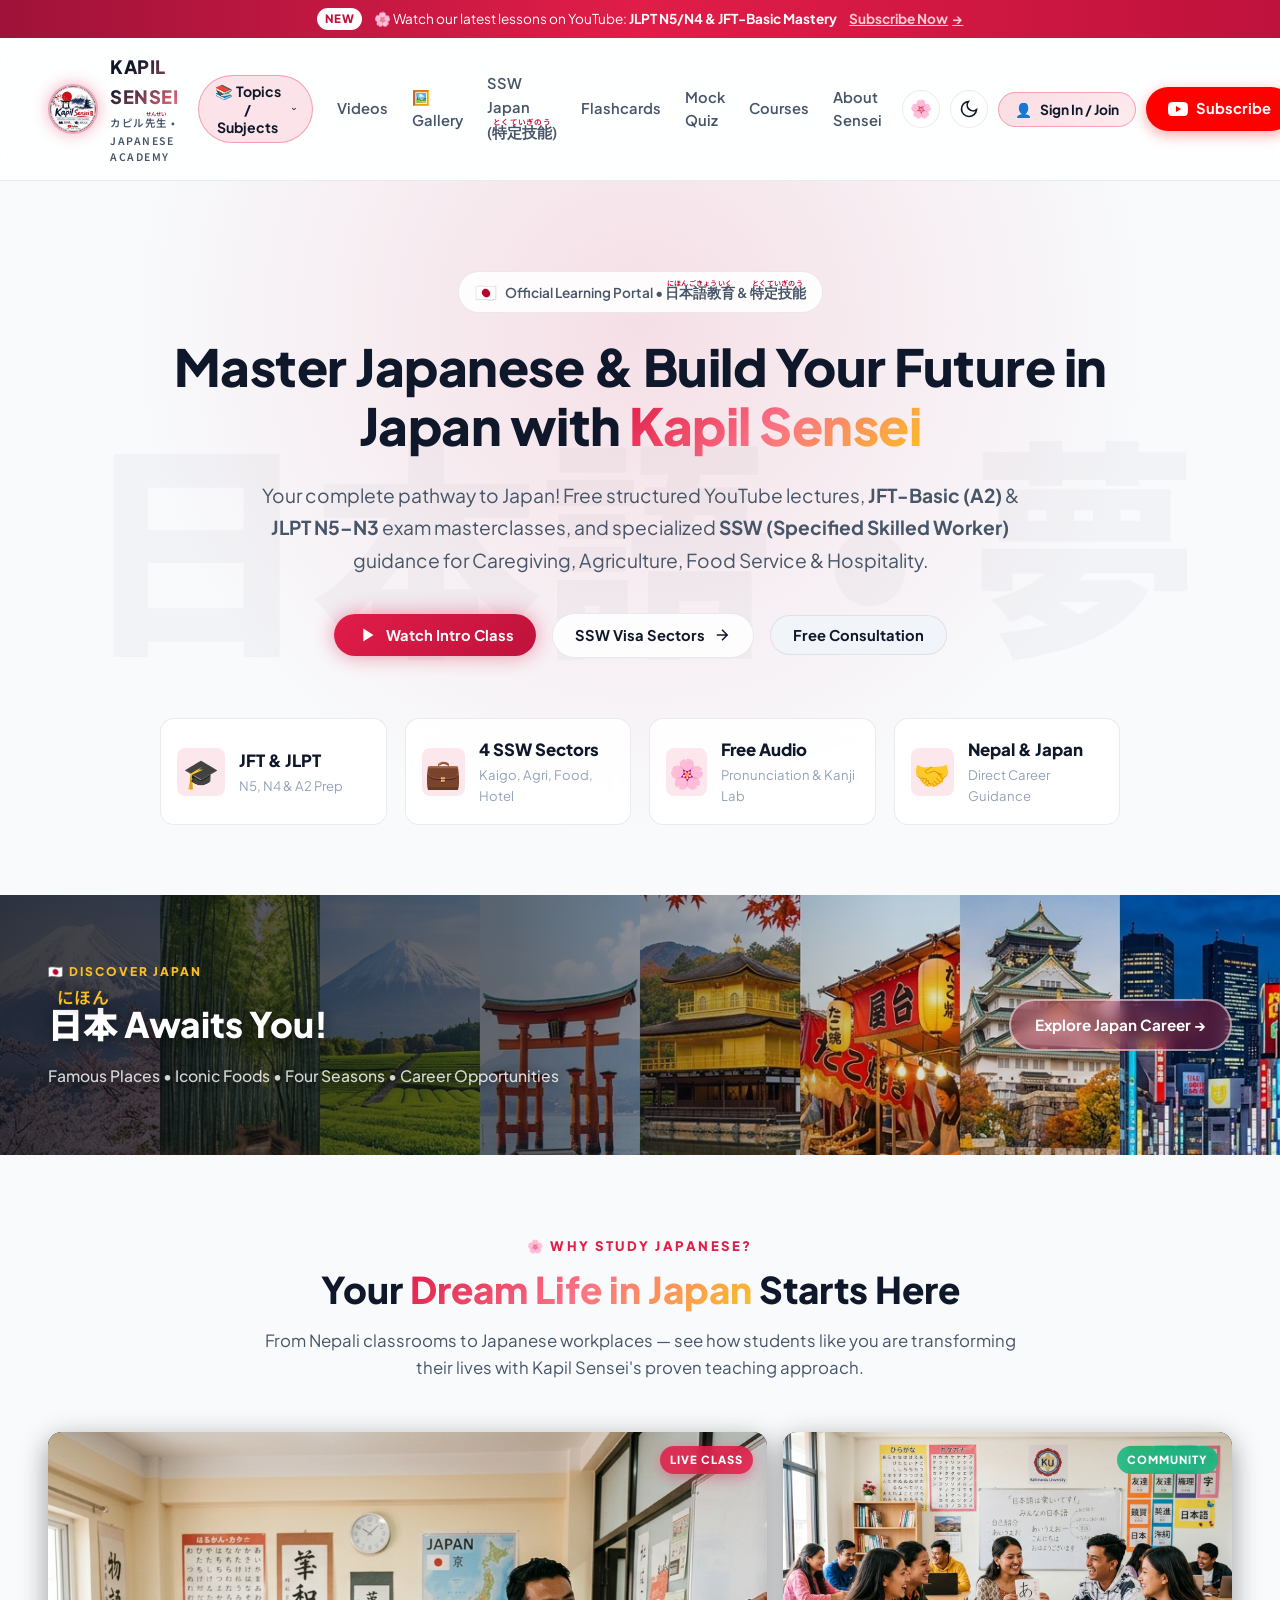
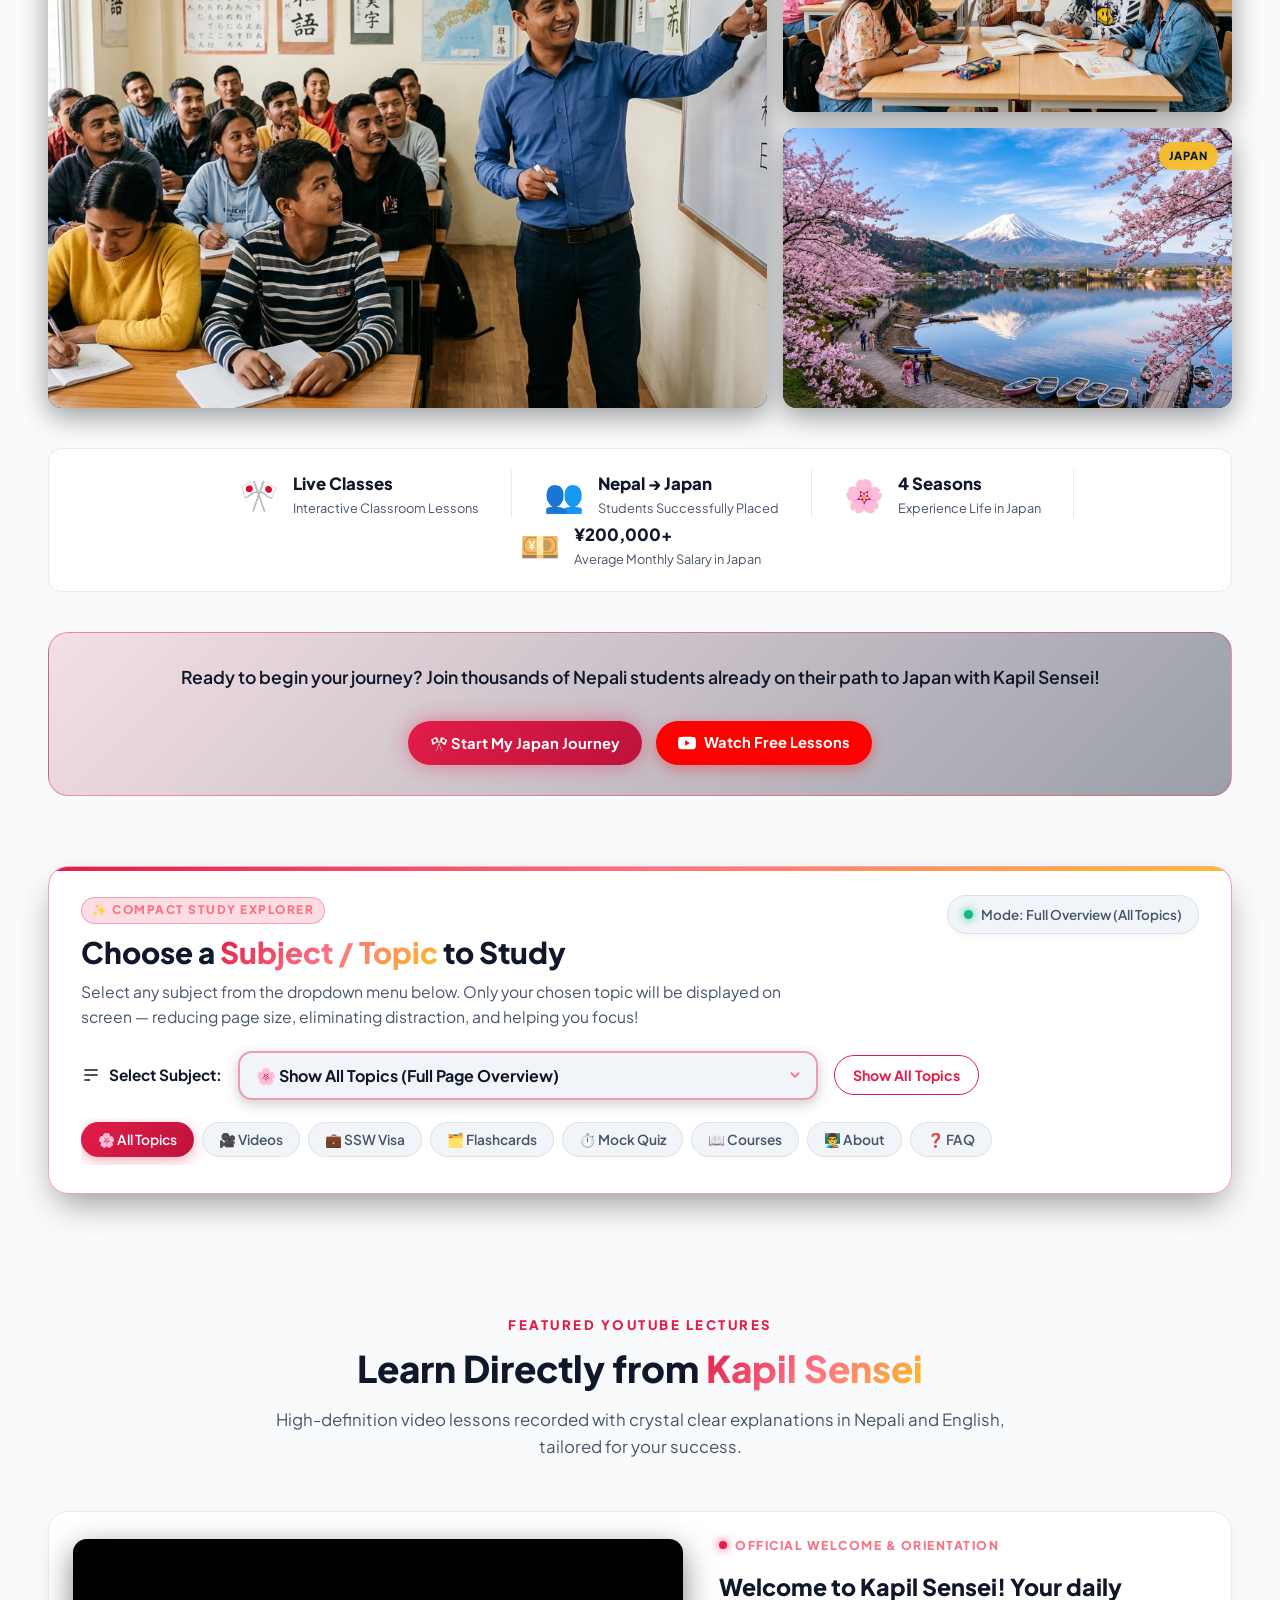
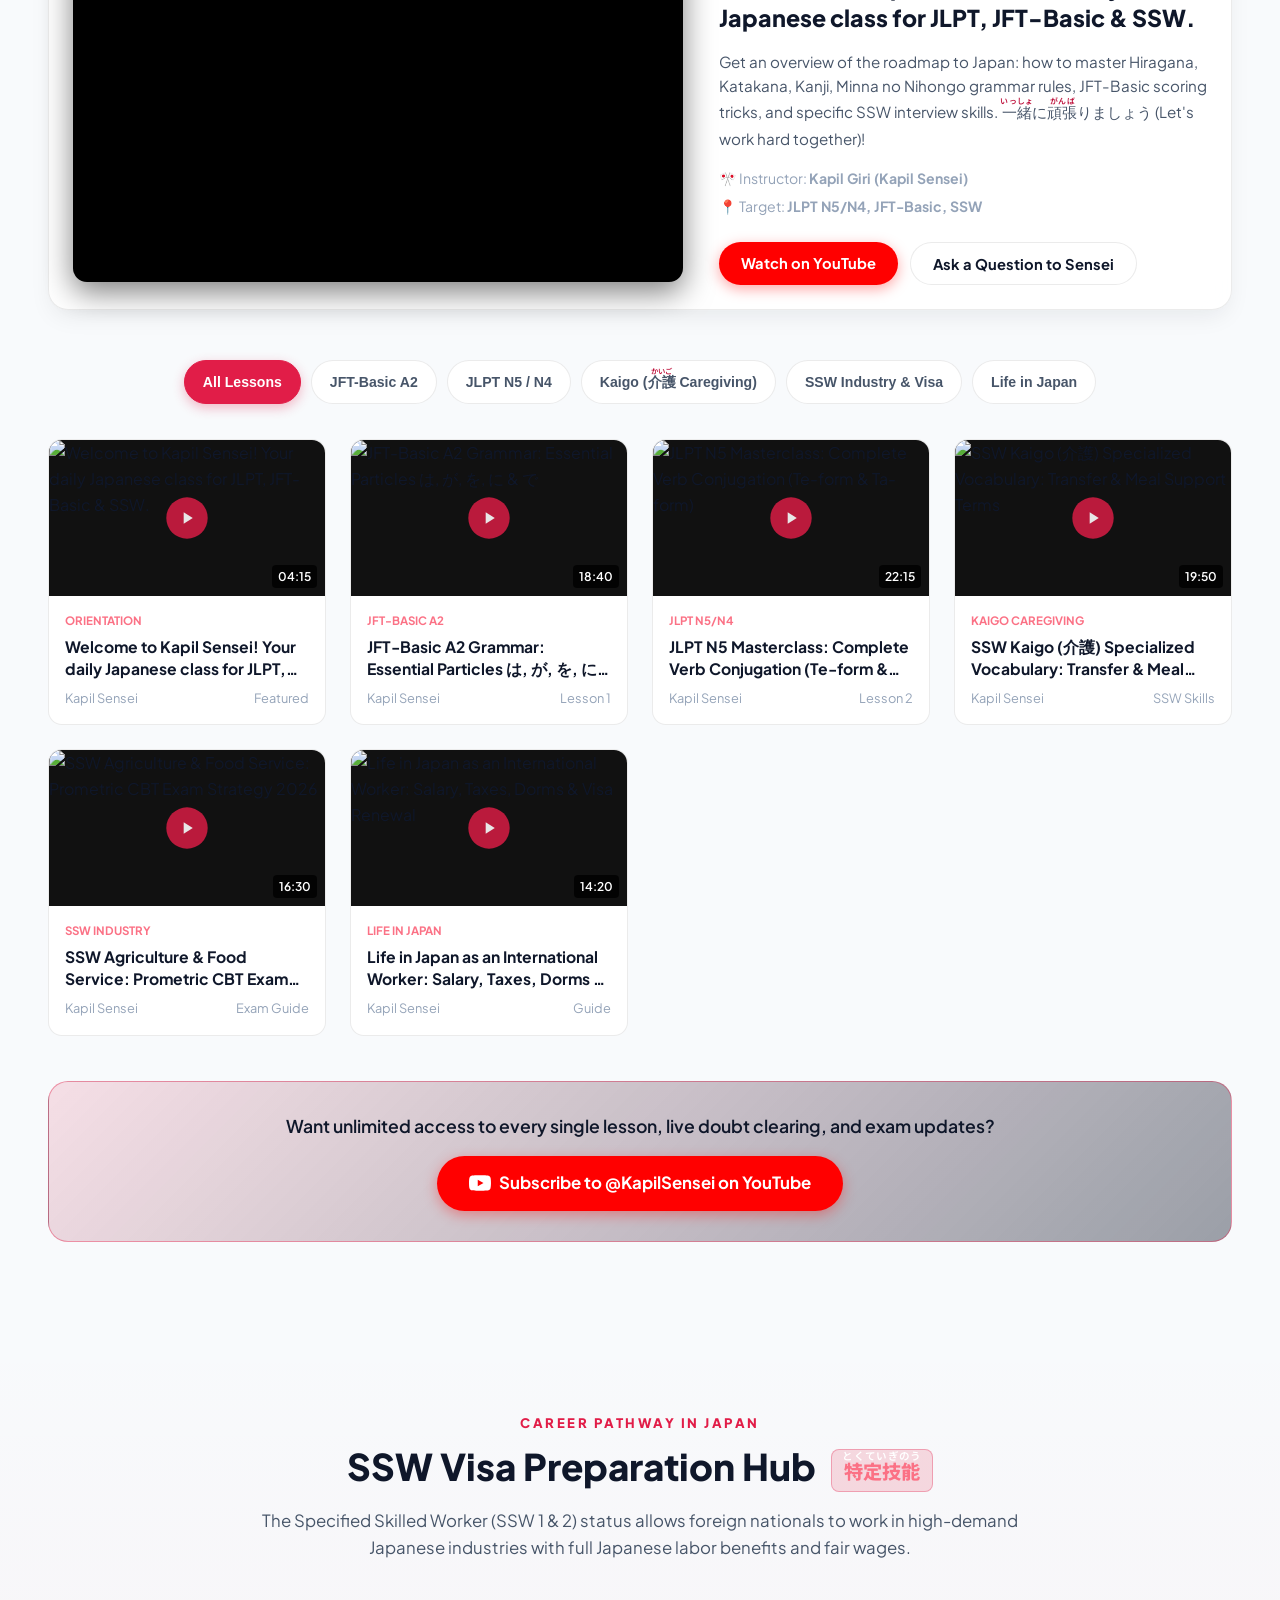
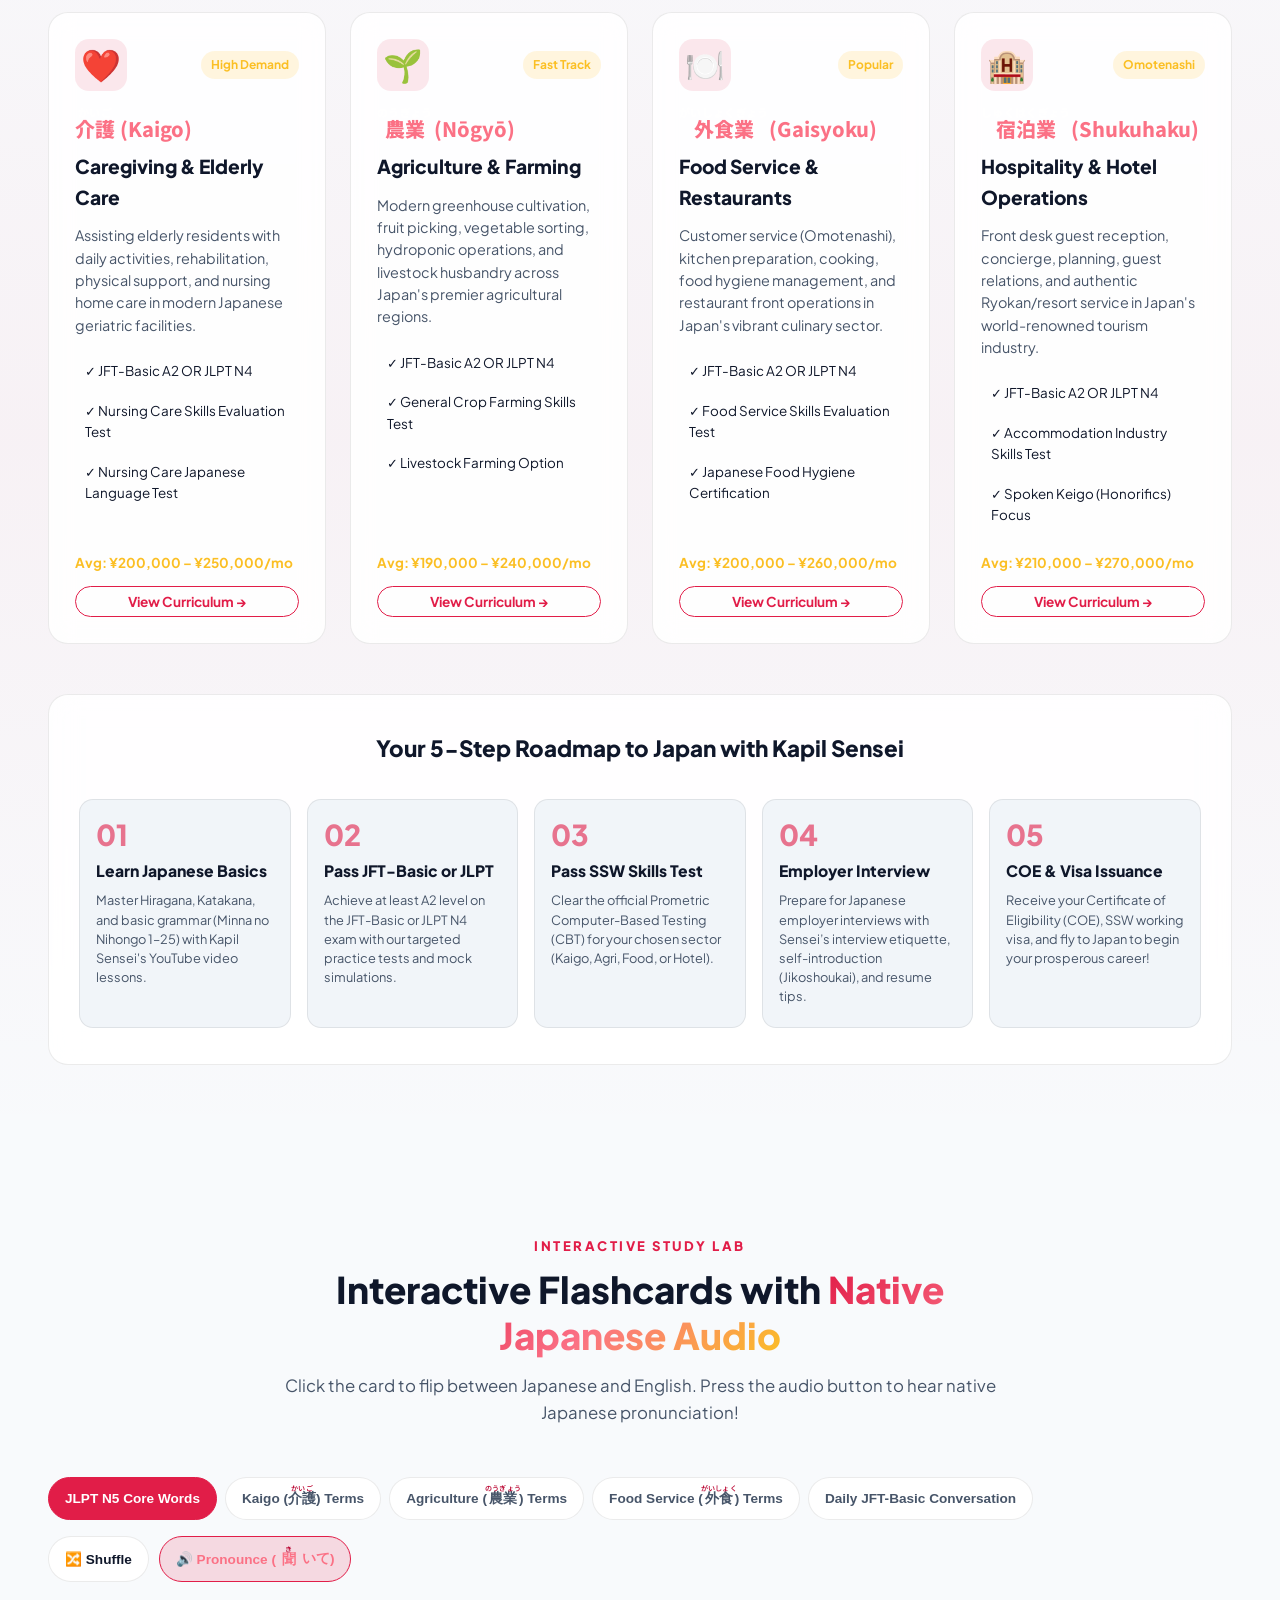
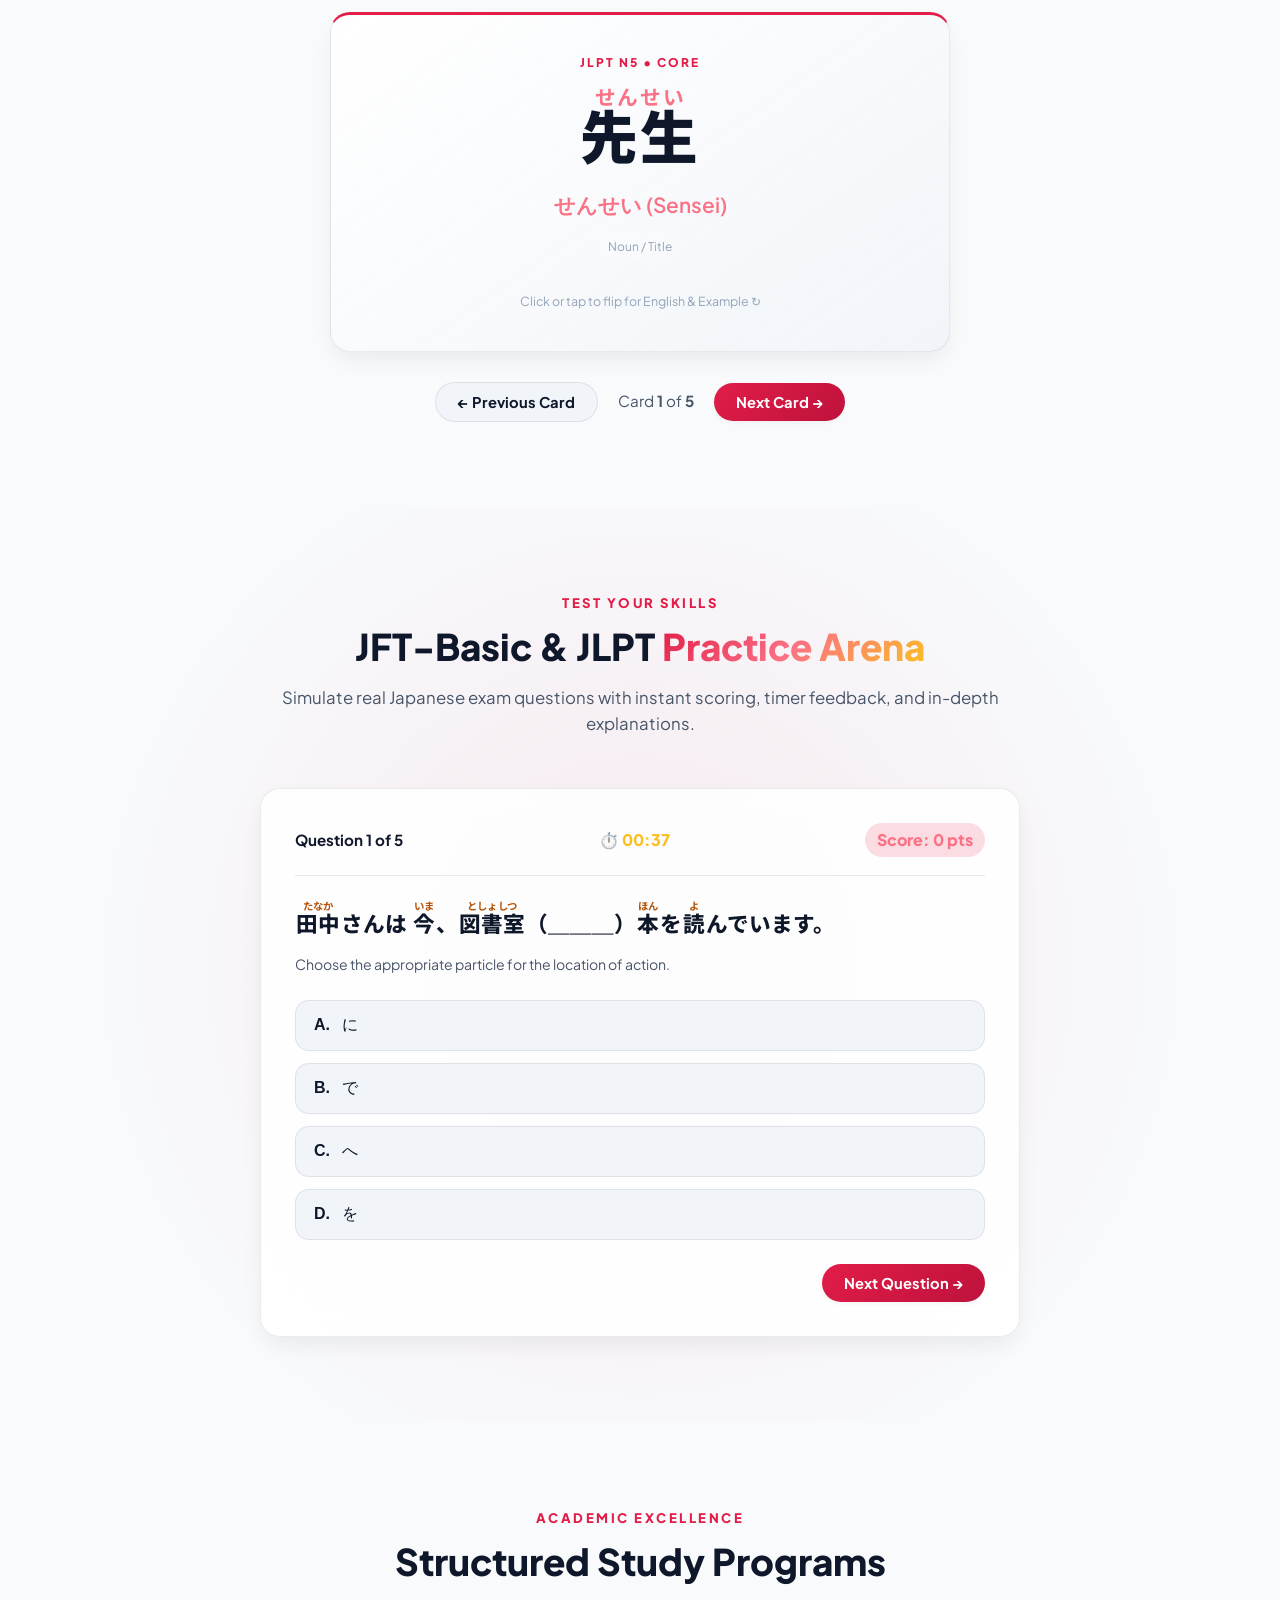
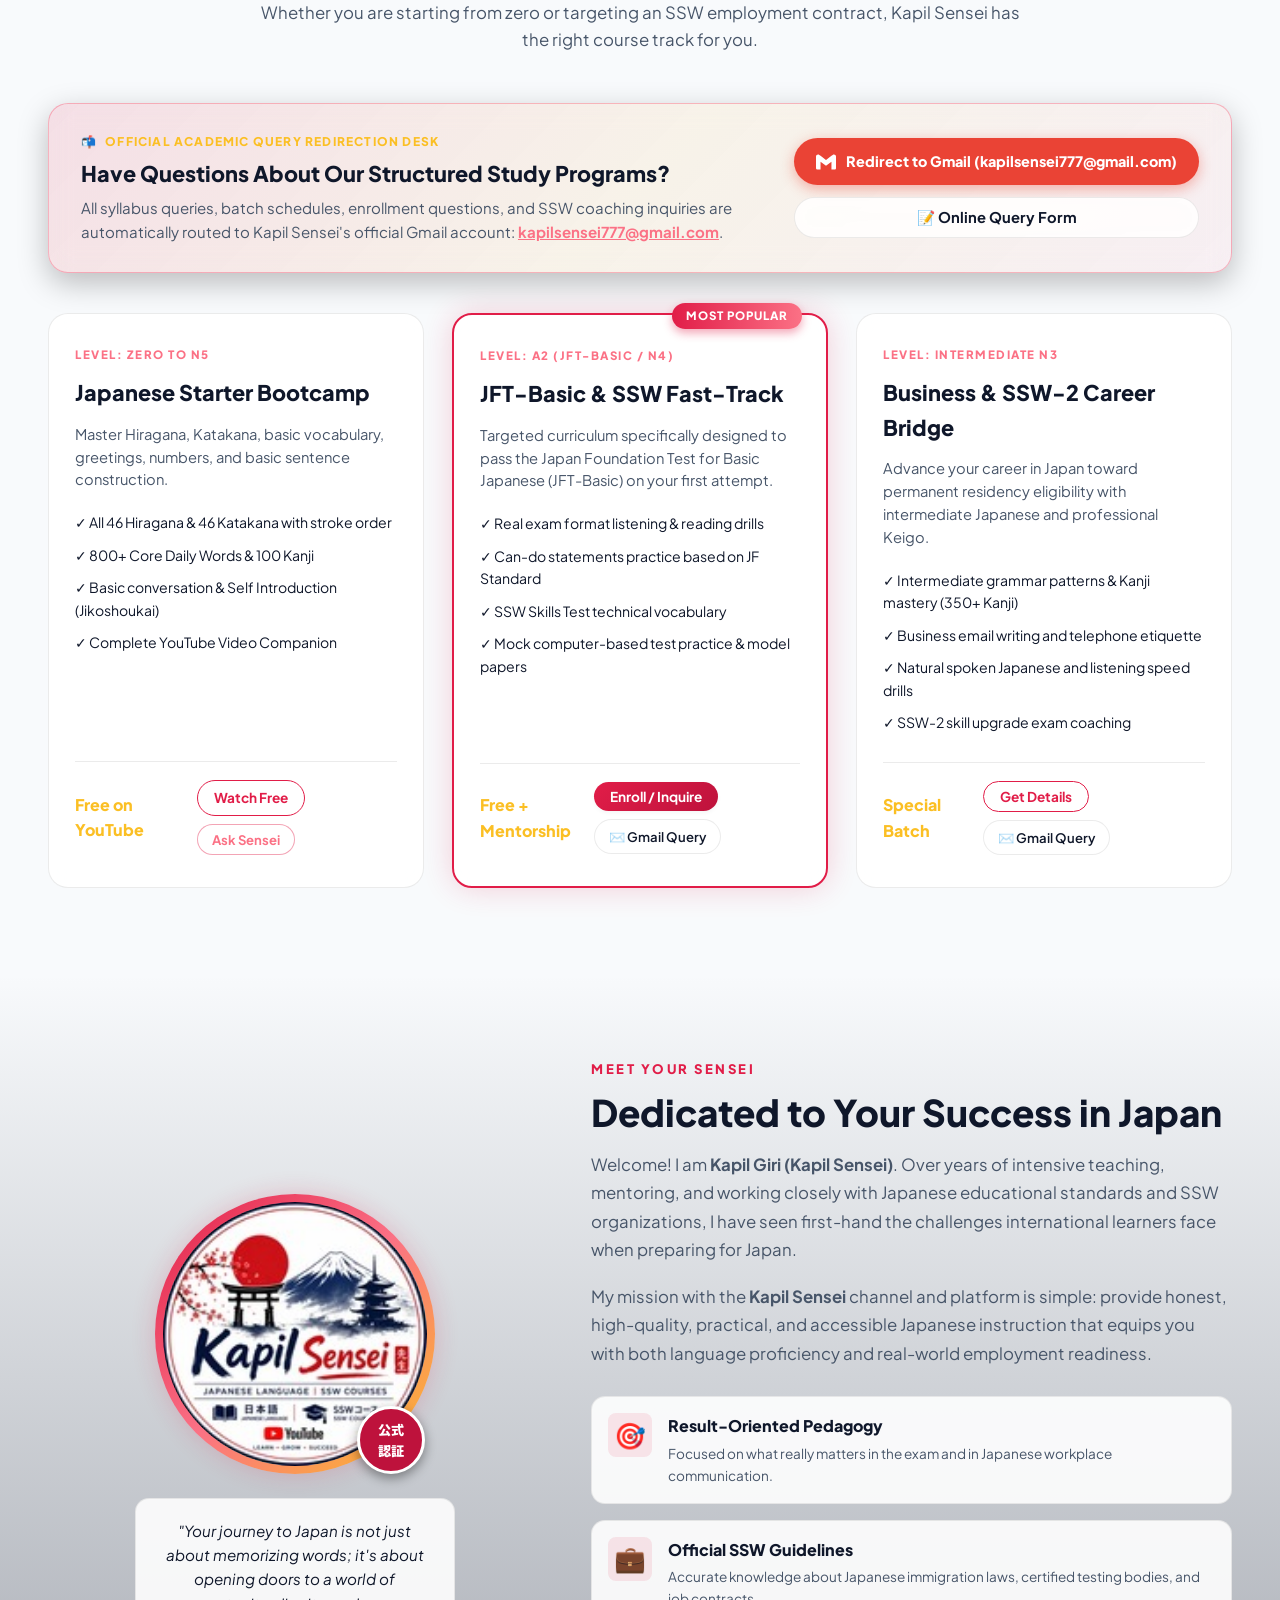
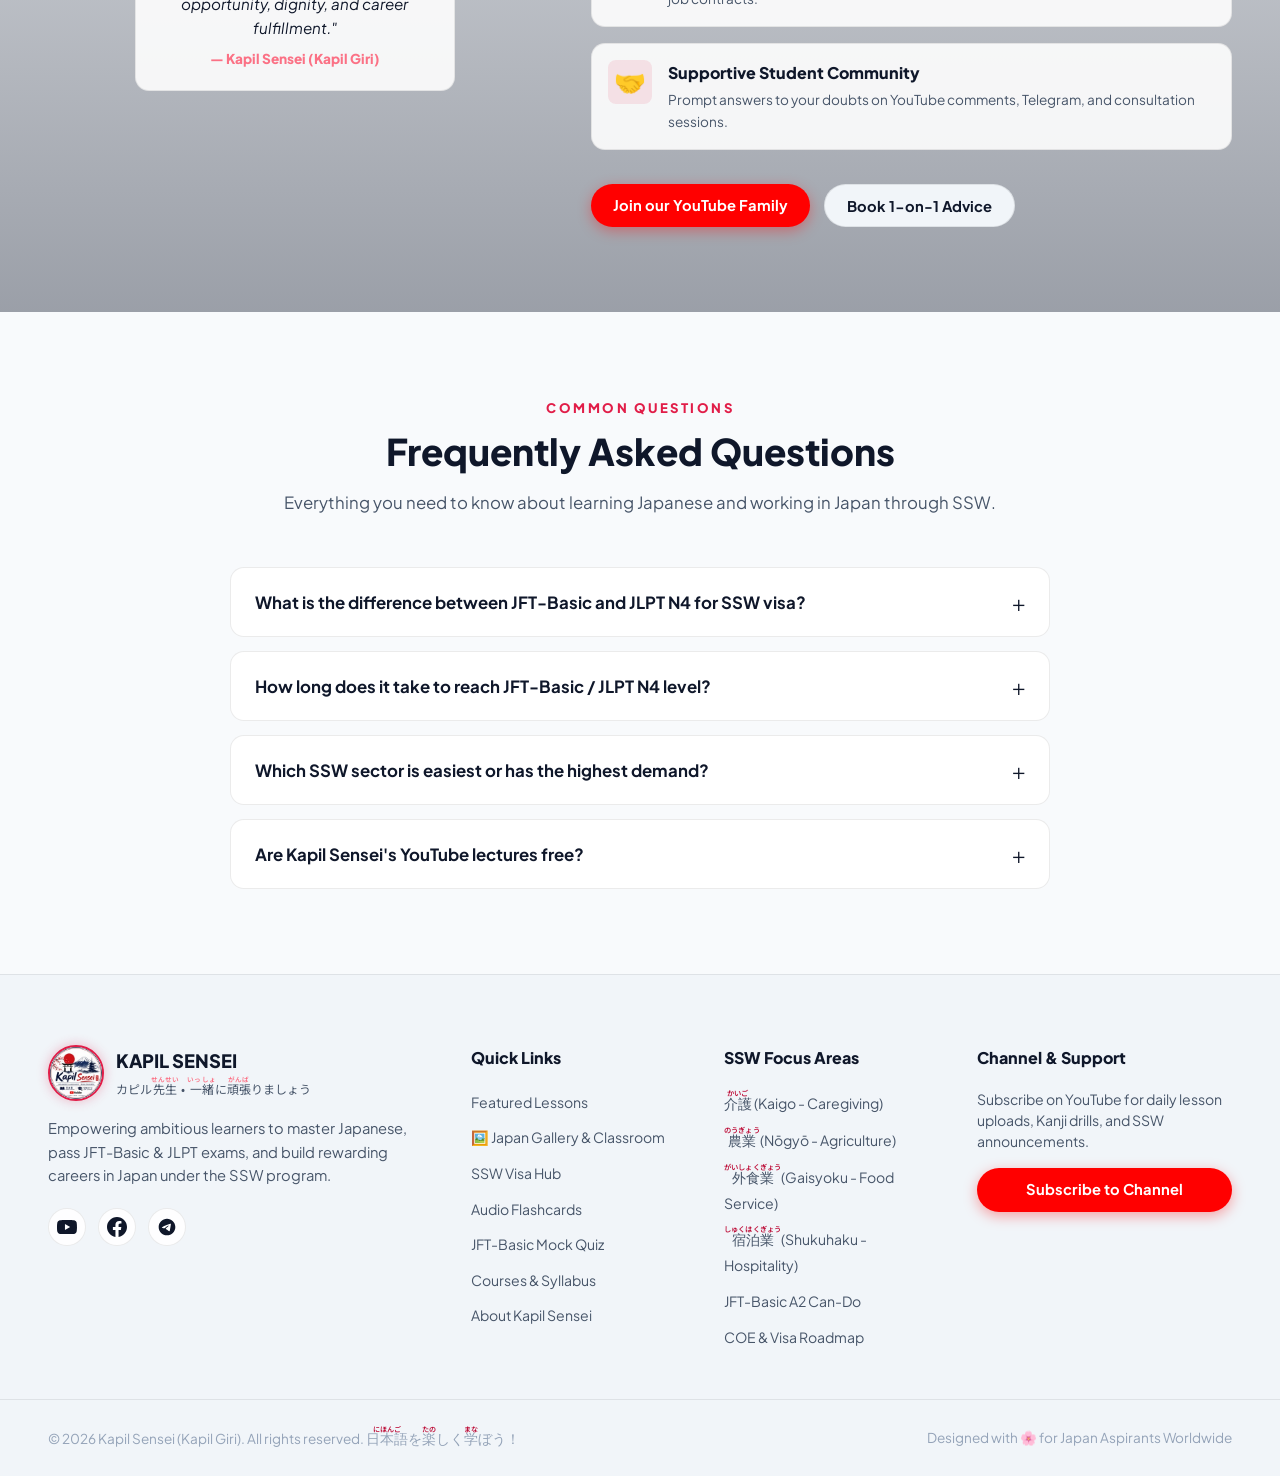
==== commit 3ed8895b: "feat: add country code selector and mobile number structure validation" ====
--- a/index.html
+++ b/index.html
@@ -1221,6 +1221,35 @@
           </div>
 
           <div class="form-group">
+            <label for="signup-phone">WhatsApp / Mobile Number *</label>
+            <div class="phone-input-composite">
+              <div class="country-code-select-wrap">
+                <select id="signup-country-code" class="country-code-select" aria-label="Country Code">
+                  <option value="+977" data-country="Nepal" data-flag="🇳🇵" data-hint="10 digits (e.g. 98XXXXXXXX)" selected>🇳🇵 +977 (Nepal)</option>
+                  <option value="+81" data-country="Japan" data-flag="🇯🇵" data-hint="10-11 digits (e.g. 080-XXXX-XXXX)">🇯🇵 +81 (Japan)</option>
+                  <option value="+91" data-country="India" data-flag="🇮🇳" data-hint="10 digits (e.g. 98XXXXXXXX)">🇮🇳 +91 (India)</option>
+                  <option value="+880" data-country="Bangladesh" data-flag="🇧🇩" data-hint="10 digits (e.g. 1XXXXXXXXX)">🇧🇩 +880 (Bangladesh)</option>
+                  <option value="+94" data-country="Sri Lanka" data-flag="🇱🇰" data-hint="9 digits (e.g. 7XXXXXXXX)">🇱🇰 +94 (Sri Lanka)</option>
+                  <option value="+63" data-country="Philippines" data-flag="🇵🇭" data-hint="10 digits (e.g. 9XXXXXXXXX)">🇵🇭 +63 (Philippines)</option>
+                  <option value="+84" data-country="Vietnam" data-flag="🇻🇳" data-hint="9-10 digits (e.g. 9XXXXXXXX)">🇻🇳 +84 (Vietnam)</option>
+                  <option value="+95" data-country="Myanmar" data-flag="🇲🇲" data-hint="8-10 digits">🇲🇲 +95 (Myanmar)</option>
+                  <option value="+62" data-country="Indonesia" data-flag="🇮🇩" data-hint="9-12 digits">🇮🇩 +62 (Indonesia)</option>
+                  <option value="+1" data-country="USA / Canada" data-flag="🇺🇸" data-hint="10 digits (e.g. 202-XXX-XXXX)">🇺🇸 +1 (US / CA)</option>
+                  <option value="+44" data-country="United Kingdom" data-flag="🇬🇧" data-hint="10 digits (e.g. 7XXXXXXXXX)">🇬🇧 +44 (UK)</option>
+                  <option value="+61" data-country="Australia" data-flag="🇦🇺" data-hint="9 digits (e.g. 4XXXXXXXX)">🇦🇺 +61 (Australia)</option>
+                  <option value="+971" data-country="UAE" data-flag="🇦🇪" data-hint="9 digits (e.g. 5XXXXXXXX)">🇦🇪 +971 (UAE)</option>
+                  <option value="other" data-country="Other" data-flag="🌐" data-hint="7-15 digits international number">🌐 Other (+Intl)</option>
+                </select>
+              </div>
+              <div class="phone-number-wrap">
+                <input type="tel" id="signup-phone" class="phone-number-input" placeholder="e.g. 9812345678" required autocomplete="tel" />
+              </div>
+            </div>
+            <div class="phone-format-hint" id="signup-phone-hint">Format: 10 digits for Nepal (e.g. 98XXXXXXXX / 97XXXXXXXX)</div>
+            <div class="form-error-text" id="signup-phone-error"></div>
+          </div>
+
+          <div class="form-group">
             <label for="signup-goal">Target Japanese Goal / Sector</label>
             <div class="input-icon-wrapper">
               <span class="input-lead-icon">🎯</span>
@@ -1296,8 +1325,32 @@
             <div class="form-error-text" id="consult-email-error"></div>
           </div>
           <div class="form-group">
-            <label for="consult-phone">WhatsApp / Phone Number *</label>
-            <input type="tel" id="consult-phone" placeholder="e.g. +977 98XXXXXXXX" required />
+            <label for="consult-phone">WhatsApp / Mobile Number *</label>
+            <div class="phone-input-composite">
+              <div class="country-code-select-wrap">
+                <select id="consult-country-code" class="country-code-select" aria-label="Country Code">
+                  <option value="+977" data-country="Nepal" data-flag="🇳🇵" data-hint="10 digits (e.g. 98XXXXXXXX)" selected>🇳🇵 +977 (Nepal)</option>
+                  <option value="+81" data-country="Japan" data-flag="🇯🇵" data-hint="10-11 digits (e.g. 080-XXXX-XXXX)">🇯🇵 +81 (Japan)</option>
+                  <option value="+91" data-country="India" data-flag="🇮🇳" data-hint="10 digits (e.g. 98XXXXXXXX)">🇮🇳 +91 (India)</option>
+                  <option value="+880" data-country="Bangladesh" data-flag="🇧🇩" data-hint="10 digits (e.g. 1XXXXXXXXX)">🇧🇩 +880 (Bangladesh)</option>
+                  <option value="+94" data-country="Sri Lanka" data-flag="🇱🇰" data-hint="9 digits (e.g. 7XXXXXXXX)">🇱🇰 +94 (Sri Lanka)</option>
+                  <option value="+63" data-country="Philippines" data-flag="🇵🇭" data-hint="10 digits (e.g. 9XXXXXXXXX)">🇵🇭 +63 (Philippines)</option>
+                  <option value="+84" data-country="Vietnam" data-flag="🇻🇳" data-hint="9-10 digits (e.g. 9XXXXXXXX)">🇻🇳 +84 (Vietnam)</option>
+                  <option value="+95" data-country="Myanmar" data-flag="🇲🇲" data-hint="8-10 digits">🇲🇲 +95 (Myanmar)</option>
+                  <option value="+62" data-country="Indonesia" data-flag="🇮🇩" data-hint="9-12 digits">🇮🇩 +62 (Indonesia)</option>
+                  <option value="+1" data-country="USA / Canada" data-flag="🇺🇸" data-hint="10 digits (e.g. 202-XXX-XXXX)">🇺🇸 +1 (US / CA)</option>
+                  <option value="+44" data-country="United Kingdom" data-flag="🇬🇧" data-hint="10 digits (e.g. 7XXXXXXXXX)">🇬🇧 +44 (UK)</option>
+                  <option value="+61" data-country="Australia" data-flag="🇦🇺" data-hint="9 digits (e.g. 4XXXXXXXX)">🇦🇺 +61 (Australia)</option>
+                  <option value="+971" data-country="UAE" data-flag="🇦🇪" data-hint="9 digits (e.g. 5XXXXXXXX)">🇦🇪 +971 (UAE)</option>
+                  <option value="other" data-country="Other" data-flag="🌐" data-hint="7-15 digits international number">🌐 Other (+Intl)</option>
+                </select>
+              </div>
+              <div class="phone-number-wrap">
+                <input type="tel" id="consult-phone" class="phone-number-input" placeholder="e.g. 9812345678" required autocomplete="tel" />
+              </div>
+            </div>
+            <div class="phone-format-hint" id="consult-phone-hint">Format: 10 digits for Nepal (e.g. 98XXXXXXXX / 97XXXXXXXX)</div>
+            <div class="form-error-text" id="consult-phone-error"></div>
           </div>
           <div class="form-group">
             <label for="consult-goal">Target Goal / Interest *</label>
--- a/style.css
+++ b/style.css
@@ -4402,4 +4402,102 @@
   flex-wrap: wrap;
 }
 
-
+/* ===================================================================
+   COMPOSITE PHONE & COUNTRY CODE INPUT STYLES
+   =================================================================== */
+.phone-input-composite {
+  display: flex;
+  align-items: stretch;
+  width: 100%;
+  position: relative;
+}
+
+.country-code-select-wrap {
+  width: 165px;
+  flex-shrink: 0;
+}
+
+.country-code-select {
+  width: 100% !important;
+  height: 100%;
+  padding: 11px 8px !important;
+  background: var(--bg-card);
+  border: 1px solid var(--border-subtle) !important;
+  border-right: none !important;
+  border-radius: var(--radius-sm) 0 0 var(--radius-sm) !important;
+  color: var(--text-primary);
+  font-family: inherit;
+  font-size: 0.83rem !important;
+  font-weight: 600;
+  outline: none;
+  cursor: pointer;
+  transition: all var(--transition-fast);
+}
+
+.country-code-select:focus {
+  border-color: var(--accent-crimson) !important;
+  box-shadow: 0 0 10px rgba(225, 29, 72, 0.25);
+  z-index: 2;
+}
+
+.country-code-select option {
+  background: var(--bg-secondary);
+  color: var(--text-primary);
+  font-size: 0.85rem;
+}
+
+.phone-number-wrap {
+  flex: 1;
+}
+
+.phone-number-input {
+  width: 100% !important;
+  height: 100%;
+  padding: 11px 14px !important;
+  background: var(--bg-card);
+  border: 1px solid var(--border-subtle) !important;
+  border-radius: 0 var(--radius-sm) var(--radius-sm) 0 !important;
+  color: var(--text-primary);
+  font-family: inherit;
+  font-size: 0.95rem;
+  outline: none;
+  transition: all var(--transition-fast);
+}
+
+.phone-number-input:focus {
+  border-color: var(--accent-crimson) !important;
+  box-shadow: 0 0 10px rgba(225, 29, 72, 0.25);
+  z-index: 2;
+}
+
+.phone-format-hint {
+  font-size: 0.74rem;
+  color: var(--text-muted);
+  margin-top: 5px;
+  font-weight: 500;
+  display: flex;
+  align-items: center;
+  gap: 4px;
+}
+
+@media (max-width: 480px) {
+  .phone-input-composite {
+    flex-direction: column;
+  }
+
+  .country-code-select-wrap {
+    width: 100%;
+    margin-bottom: 6px;
+  }
+
+  .country-code-select {
+    border-radius: var(--radius-sm) !important;
+    border-right: 1px solid var(--border-subtle) !important;
+  }
+
+  .phone-number-input {
+    border-radius: var(--radius-sm) !important;
+  }
+}
+
+
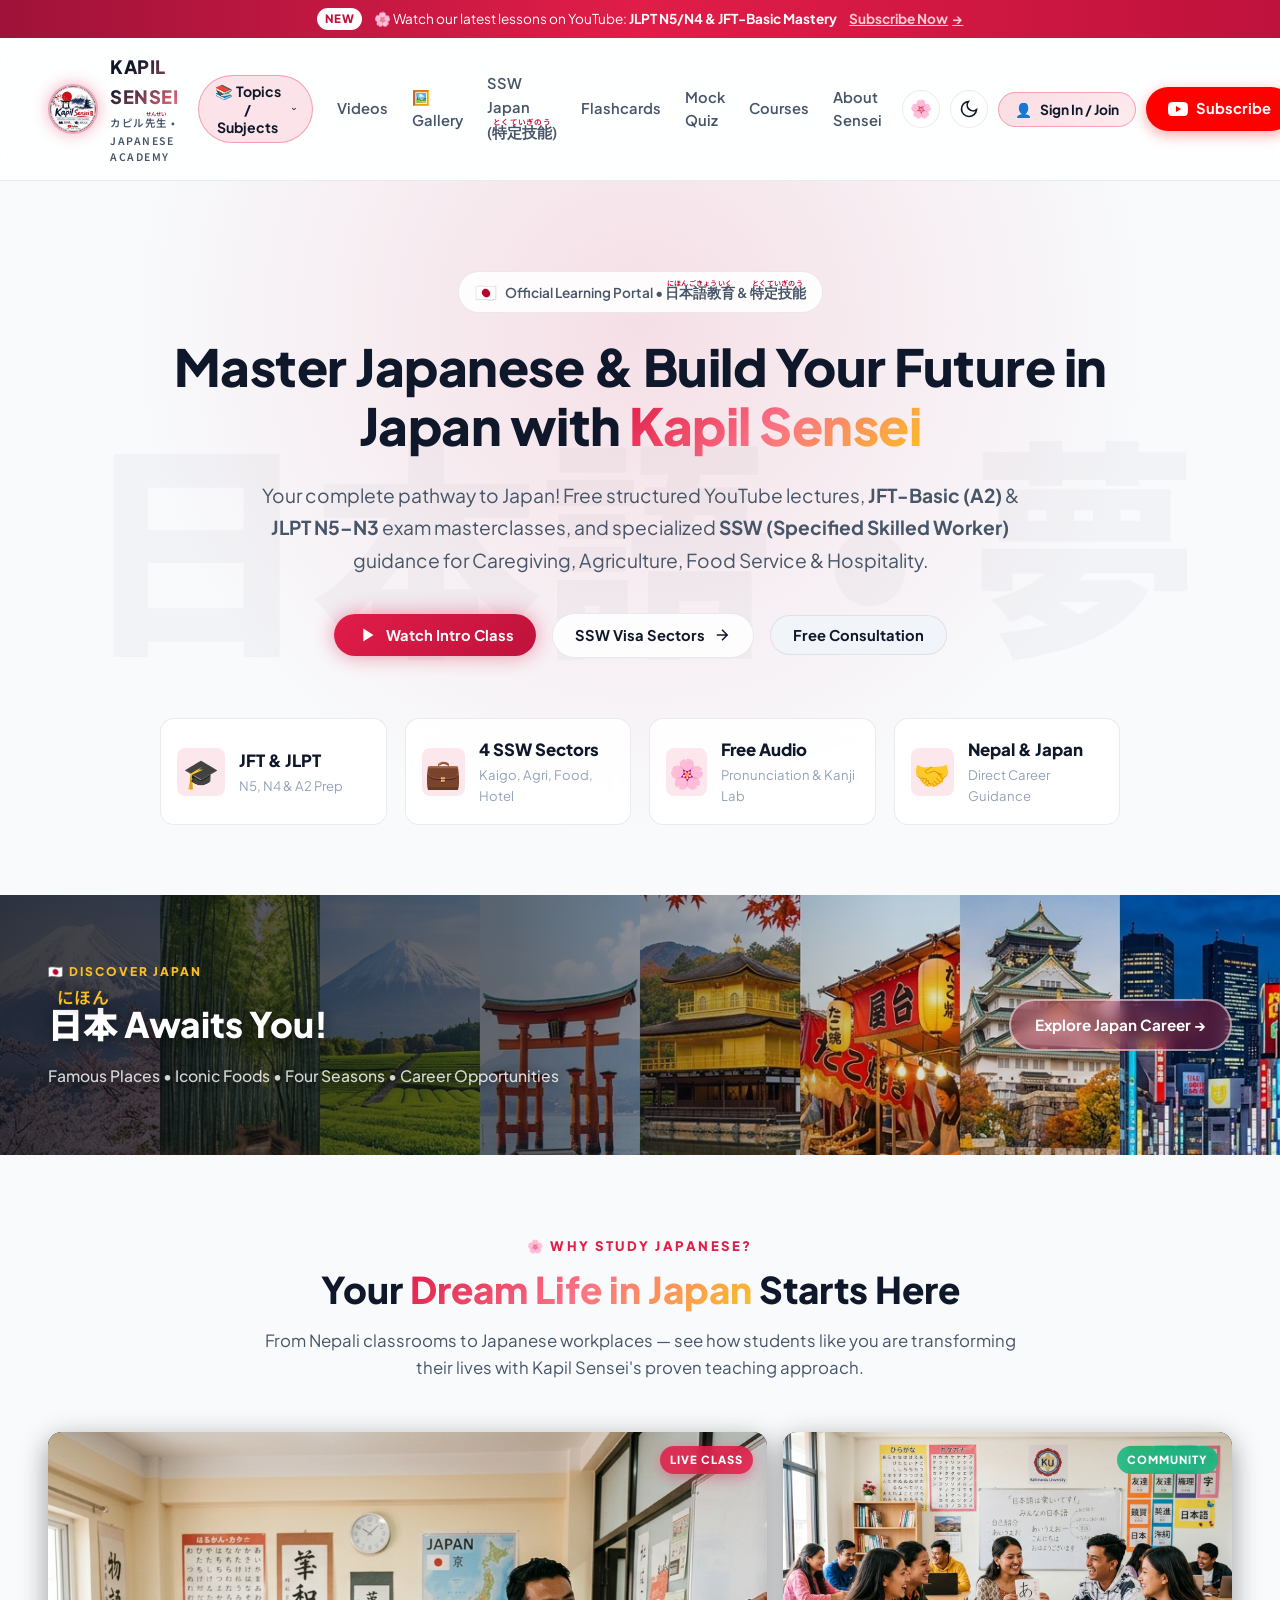
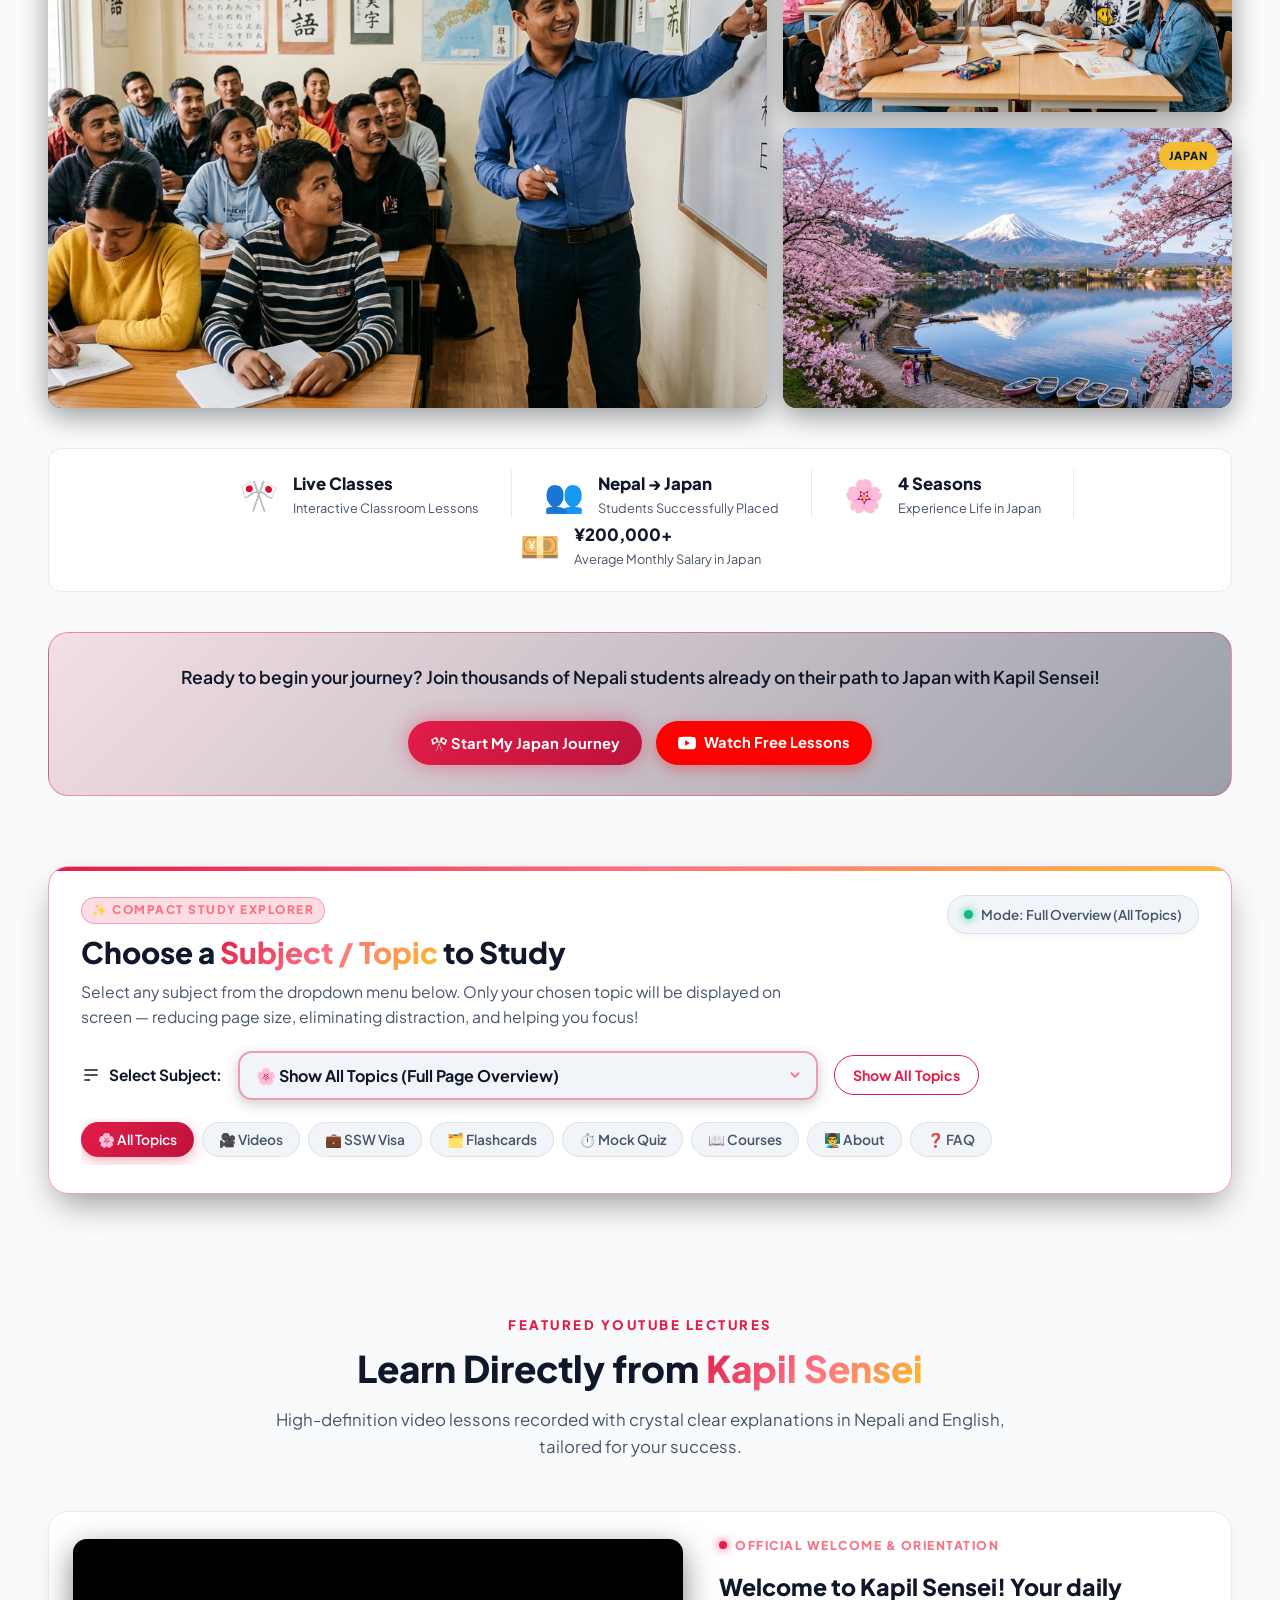
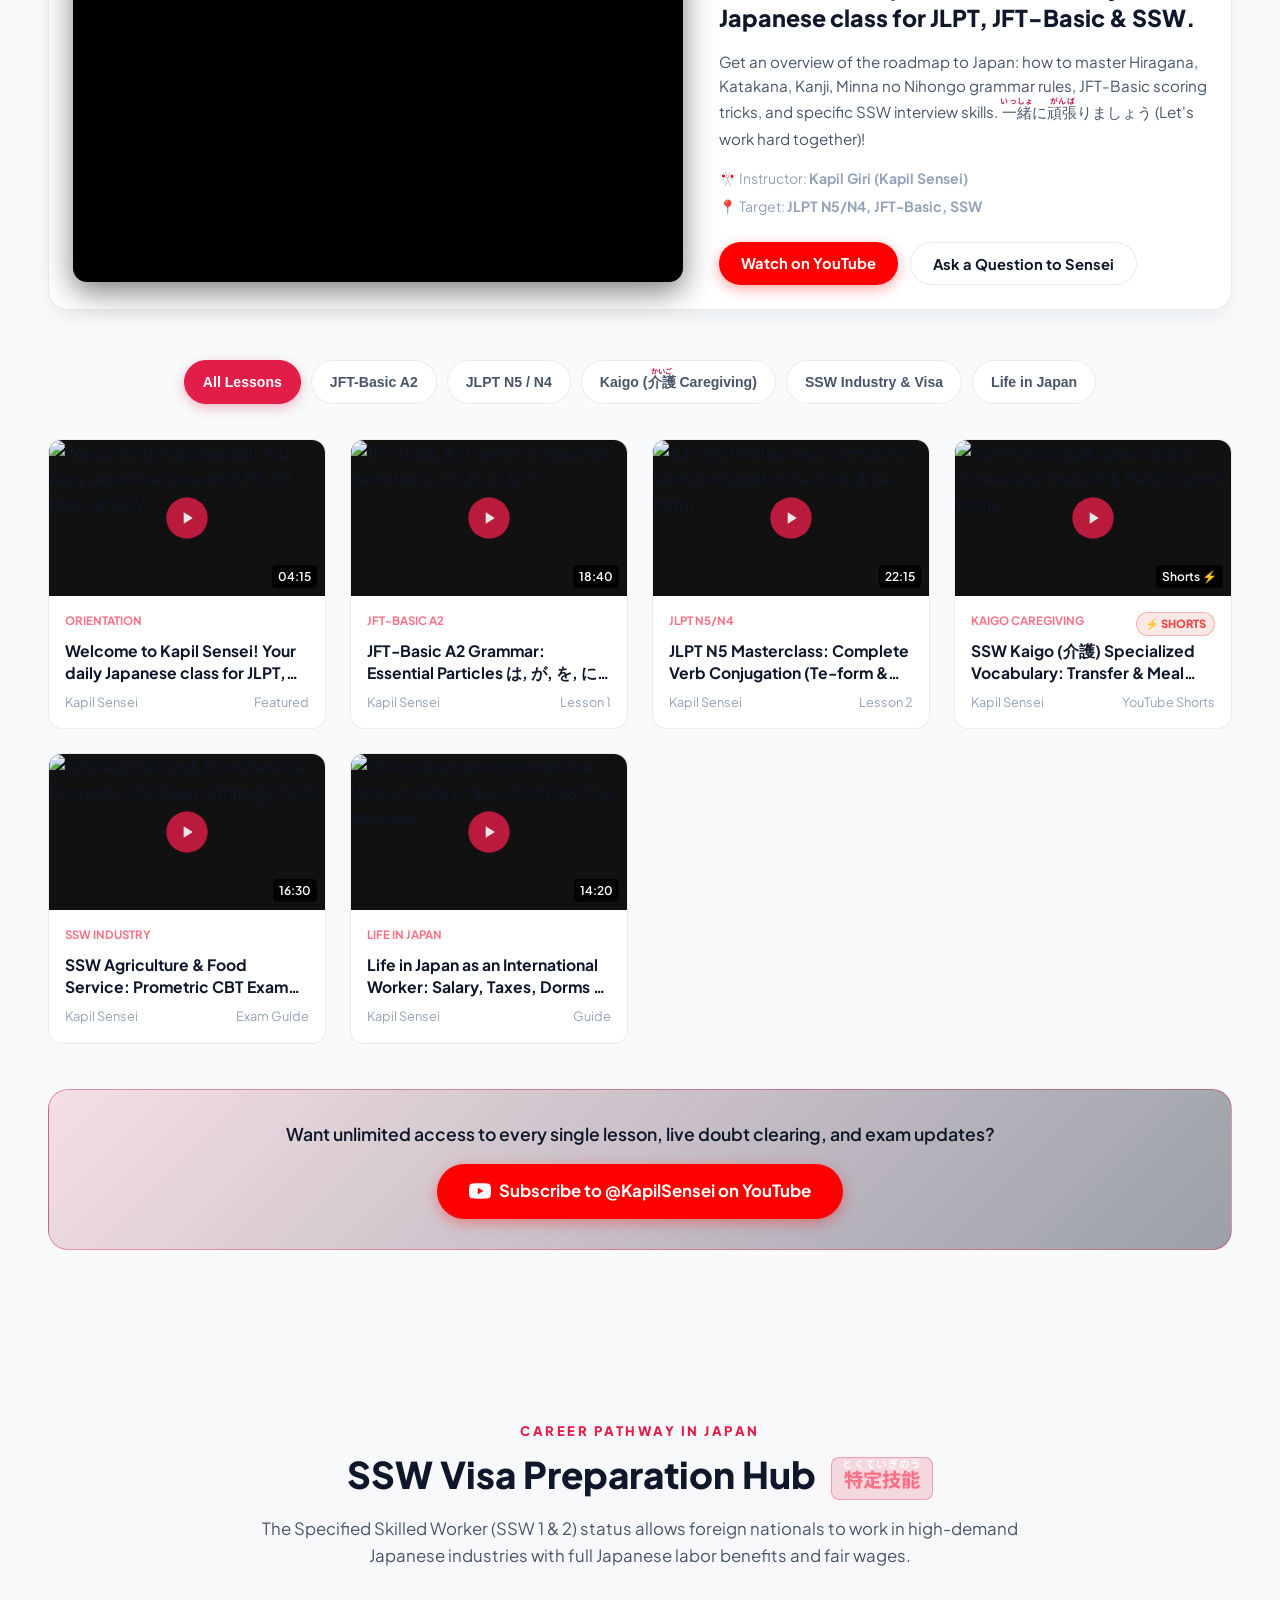
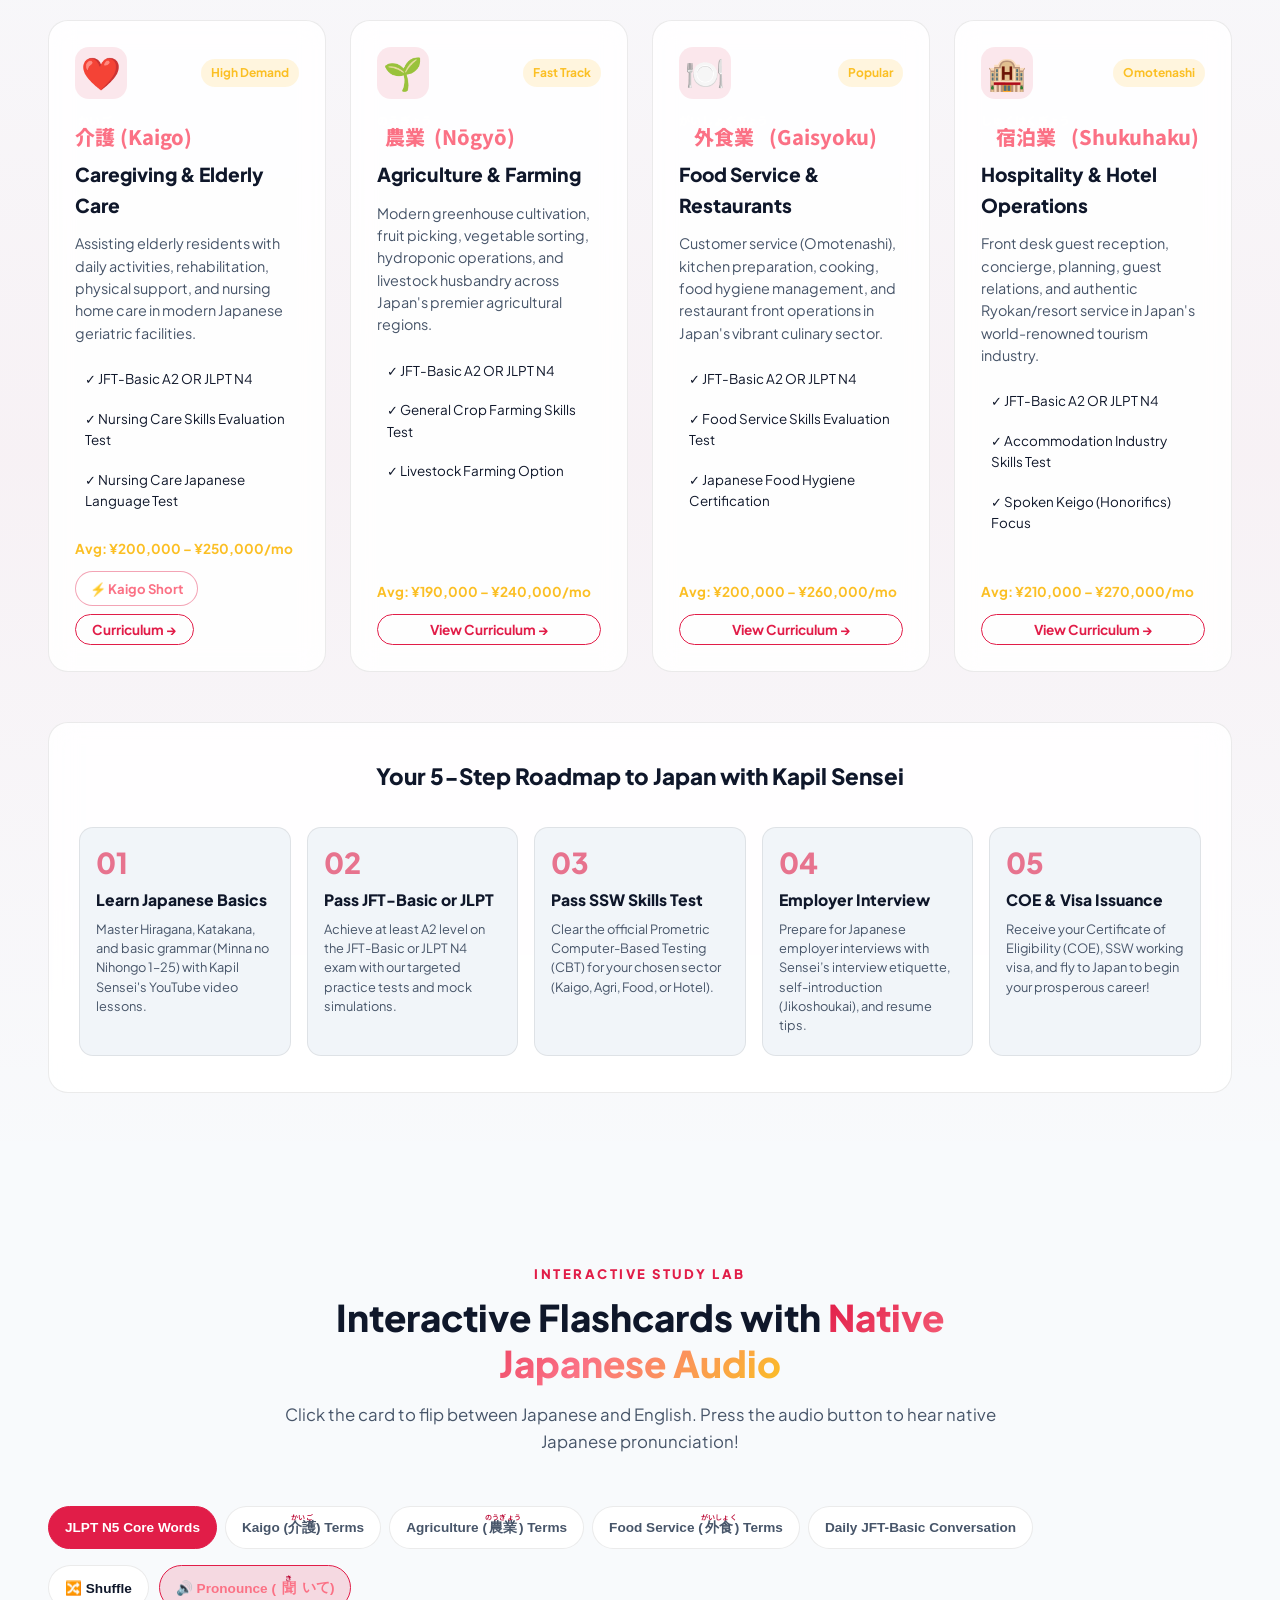
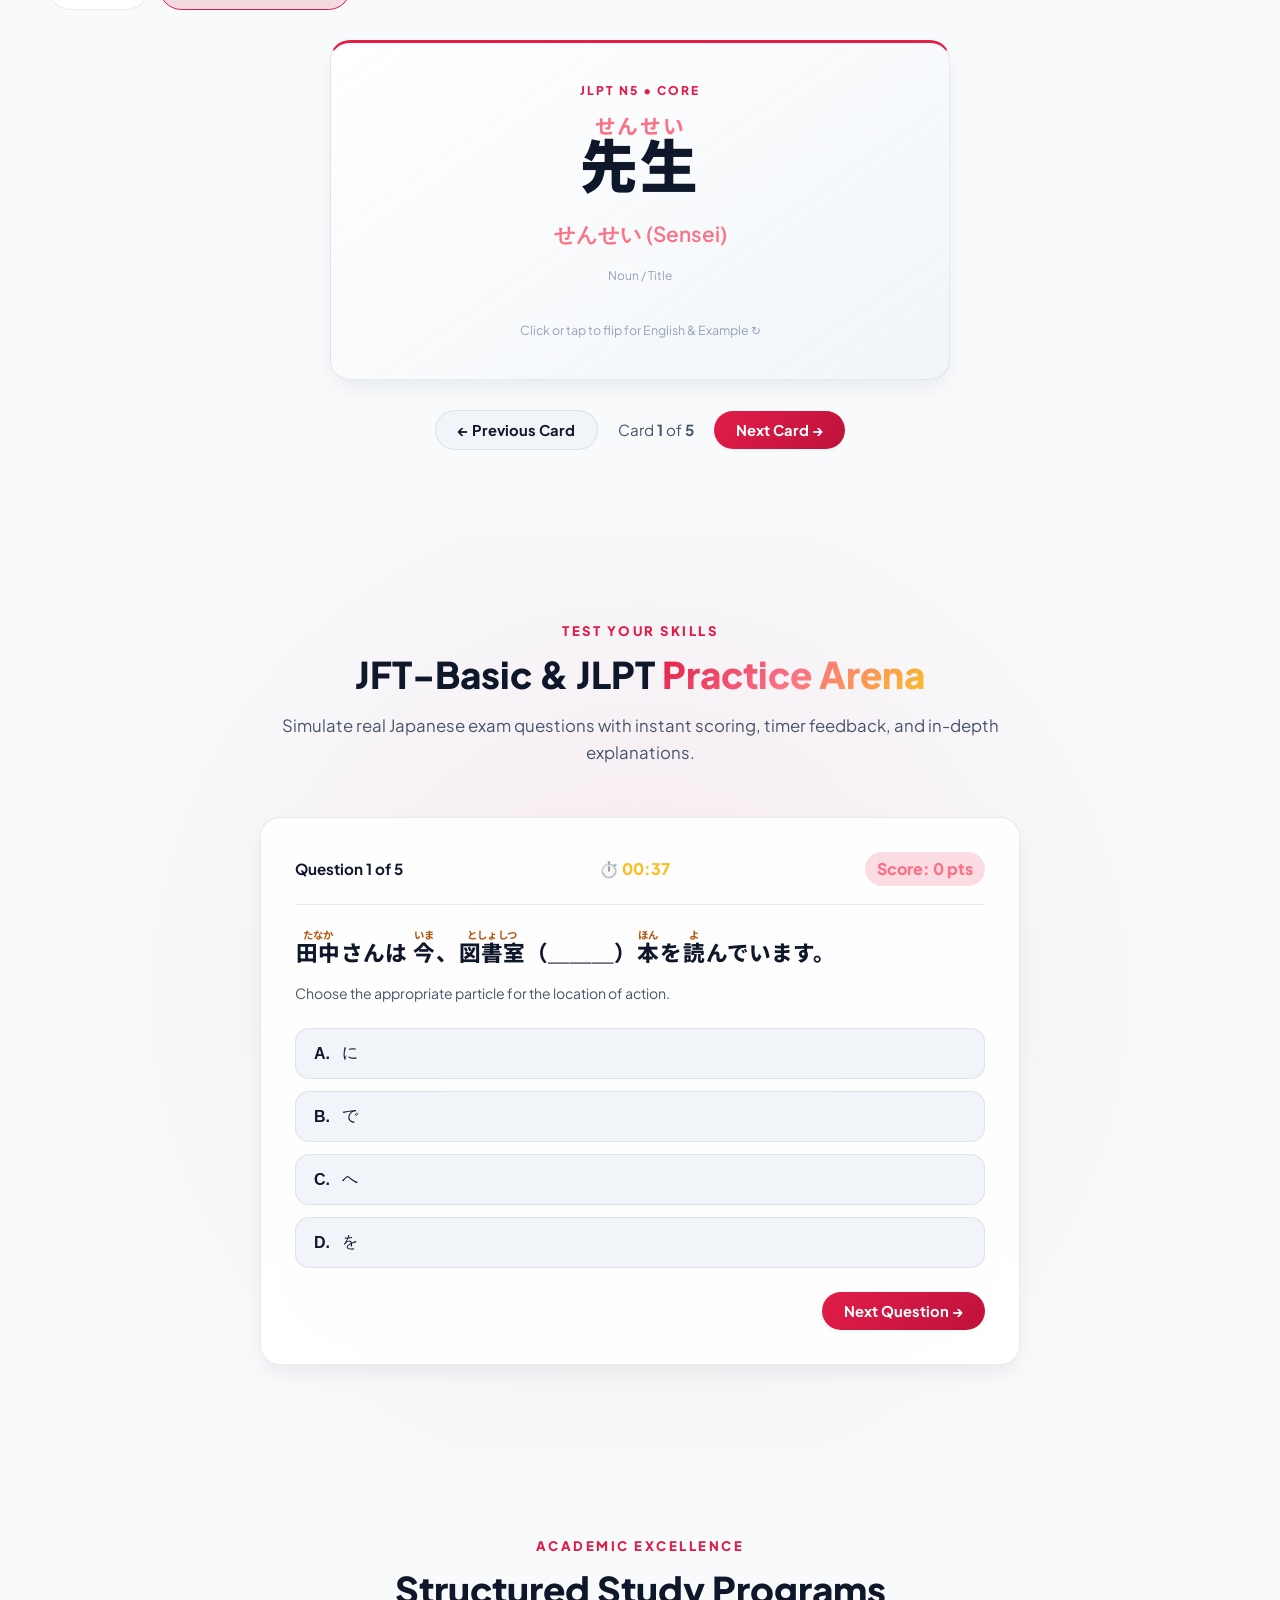
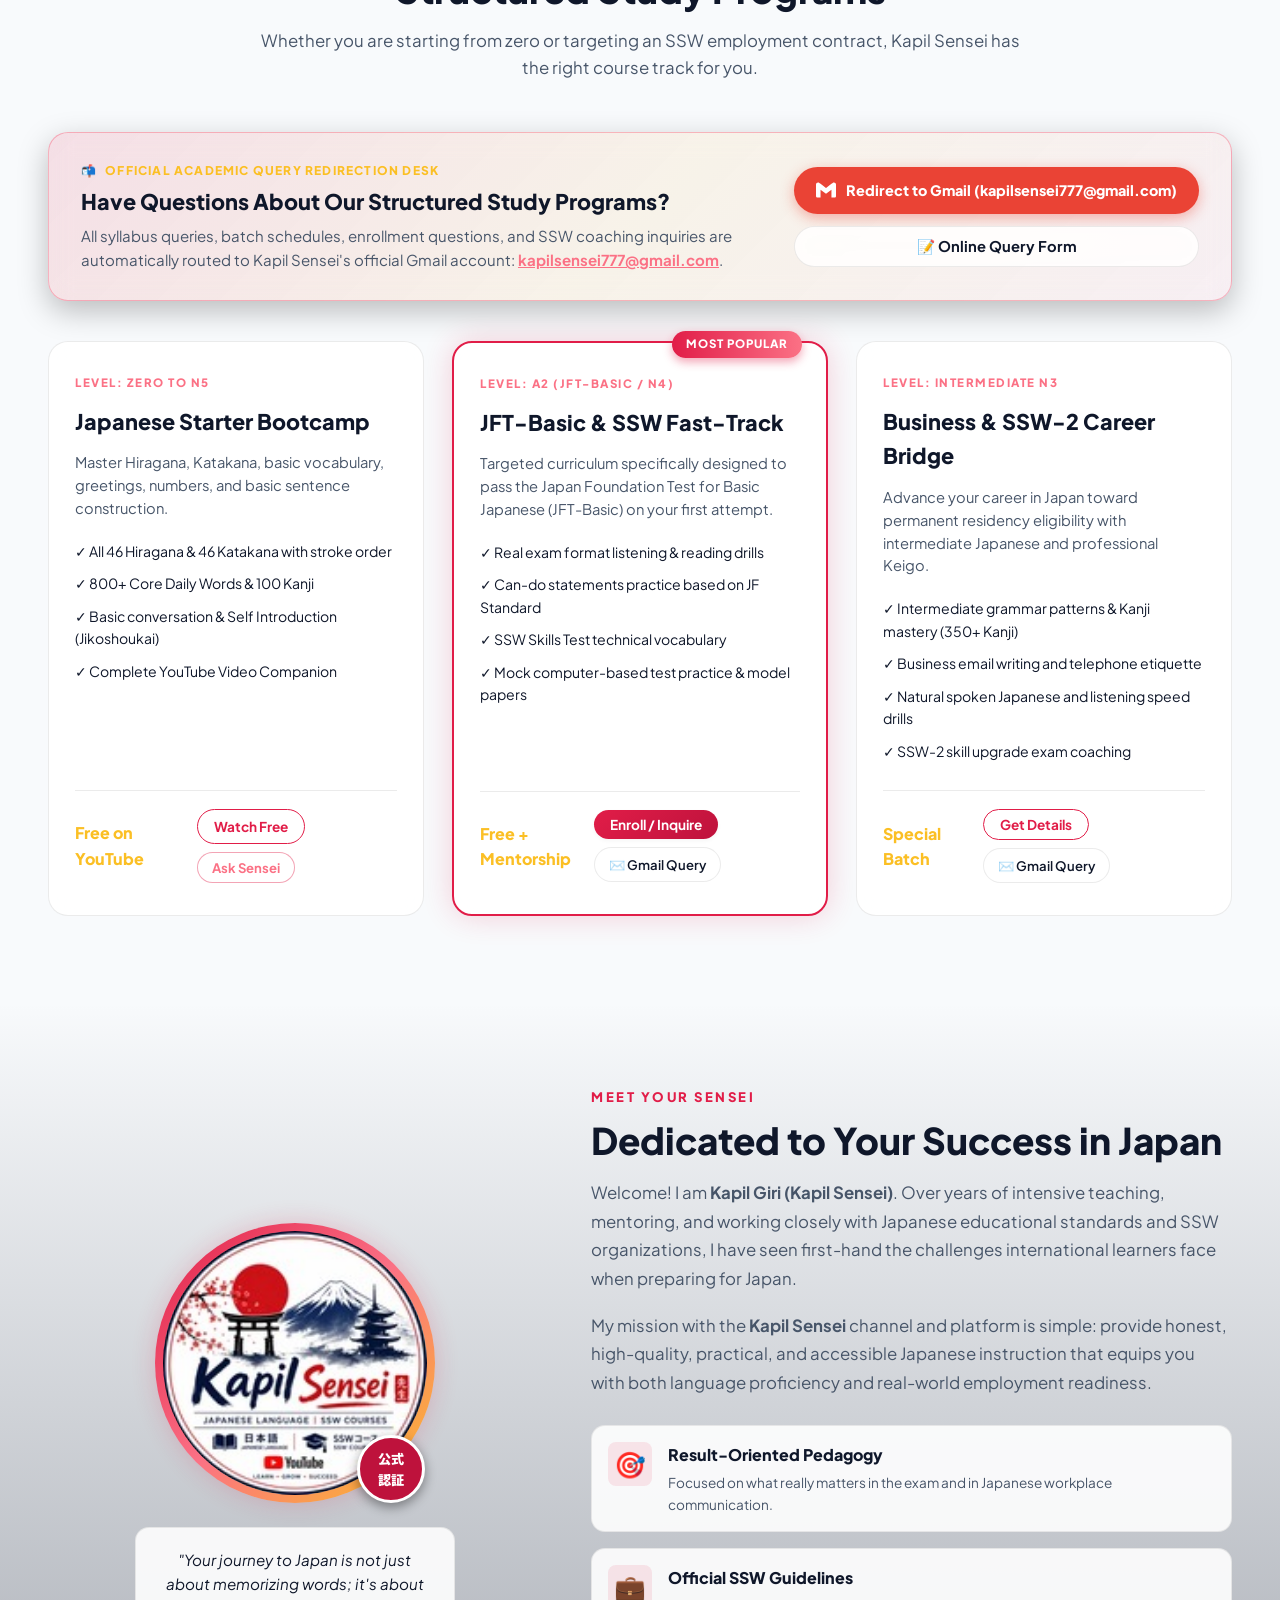
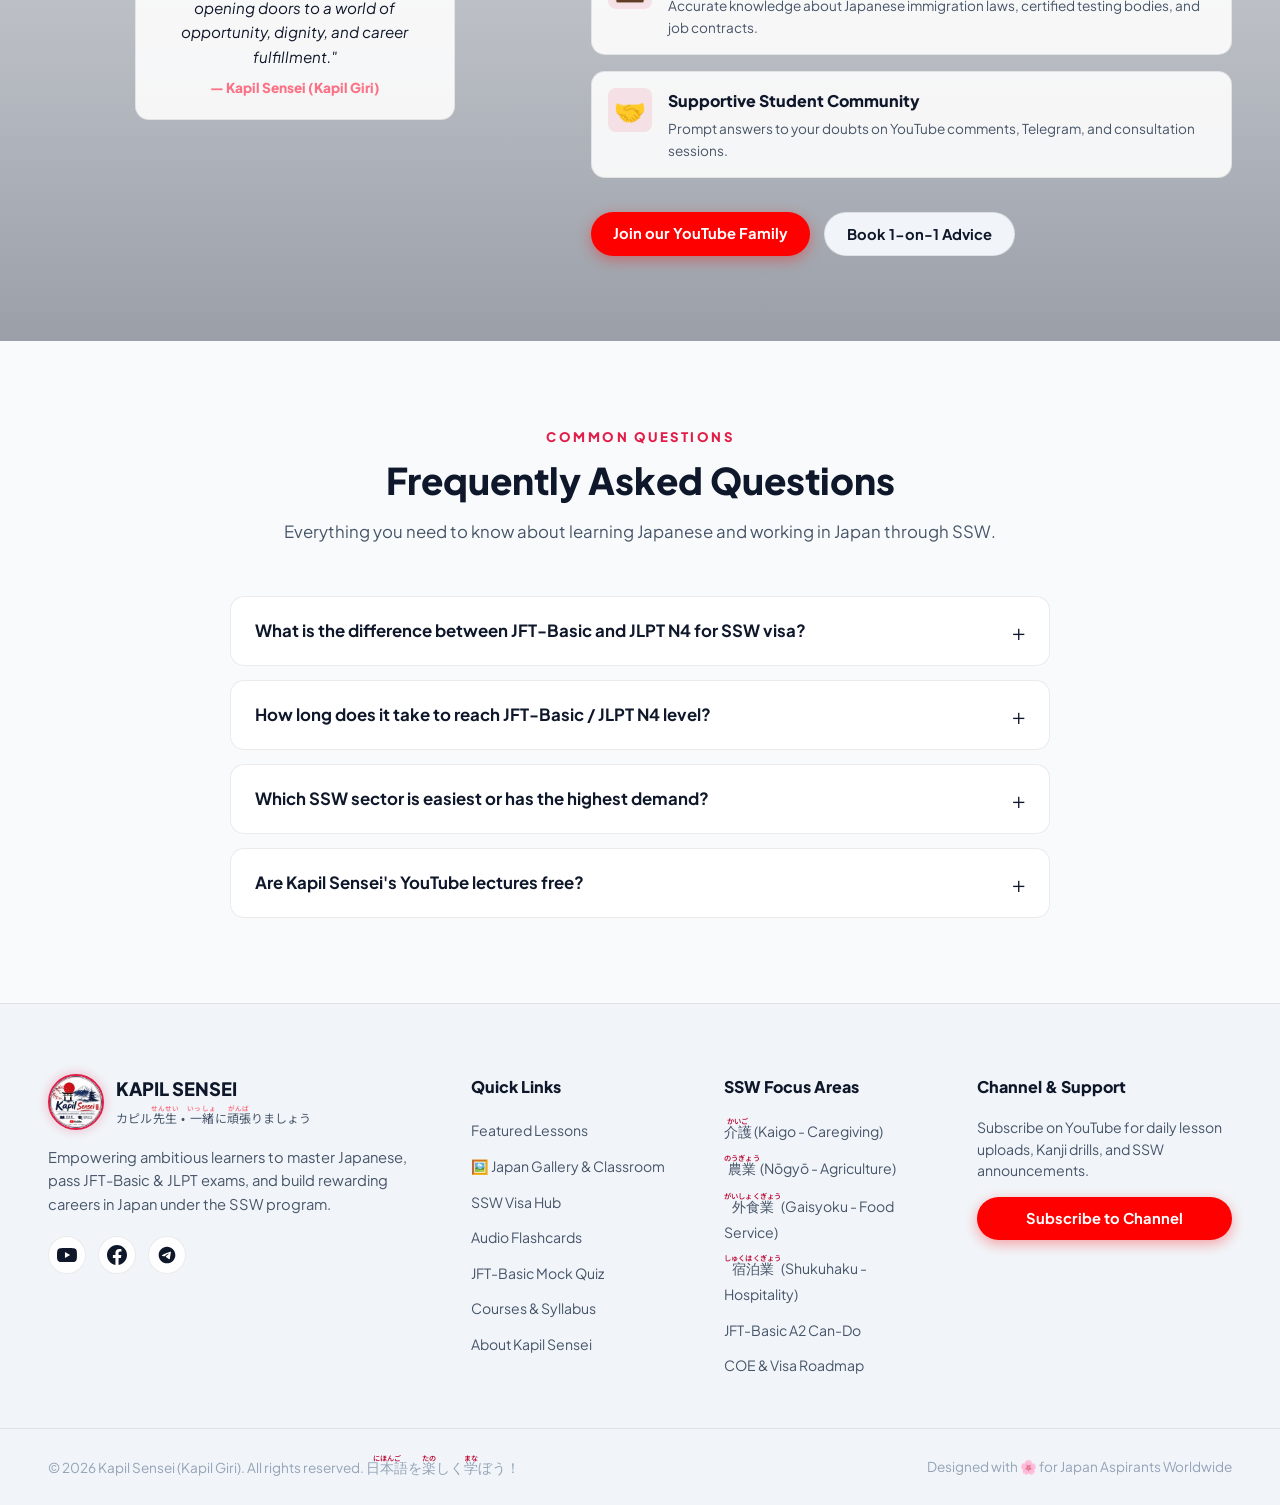
==== commit 8625ff63: "feat: link youtube shorts A4cK_lst5XE to SSW Kaigo Transfer and Meal Support Terms" ====
--- a/index.html
+++ b/index.html
@@ -651,7 +651,10 @@
             </div>
             <div class="ssw-footer">
               <span class="ssw-salary">Avg: ¥200,000 – ¥250,000/mo</span>
-              <button class="btn btn-outline-sm open-sector-modal" data-sector="kaigo">View Curriculum &rarr;</button>
+              <div class="course-btn-group">
+                <a href="https://youtube.com/shorts/A4cK_lst5XE?feature=share" target="_blank" rel="noopener" class="btn btn-secondary-sm" title="Watch SSW Kaigo Transfer & Meal Support Vocabulary on YouTube Shorts">⚡ Kaigo Short</a>
+                <button class="btn btn-outline-sm open-sector-modal" data-sector="kaigo">Curriculum &rarr;</button>
+              </div>
             </div>
           </div>
 
@@ -1106,6 +1109,12 @@
         <div class="modal-iframe-wrapper">
           <iframe id="modal-iframe" src="" allow="accelerometer; autoplay; clipboard-write; encrypted-media; gyroscope; picture-in-picture" allowfullscreen></iframe>
         </div>
+      </div>
+      <div class="modal-footer" id="video-modal-footer">
+        <a id="video-modal-yt-link" href="https://www.youtube.com/@KapilSensei" target="_blank" rel="noopener" class="btn btn-youtube-sm">
+          <span>Watch on YouTube ↗</span>
+        </a>
+        <button class="btn btn-secondary" id="close-video-modal-btn">Close</button>
       </div>
     </div>
   </div>
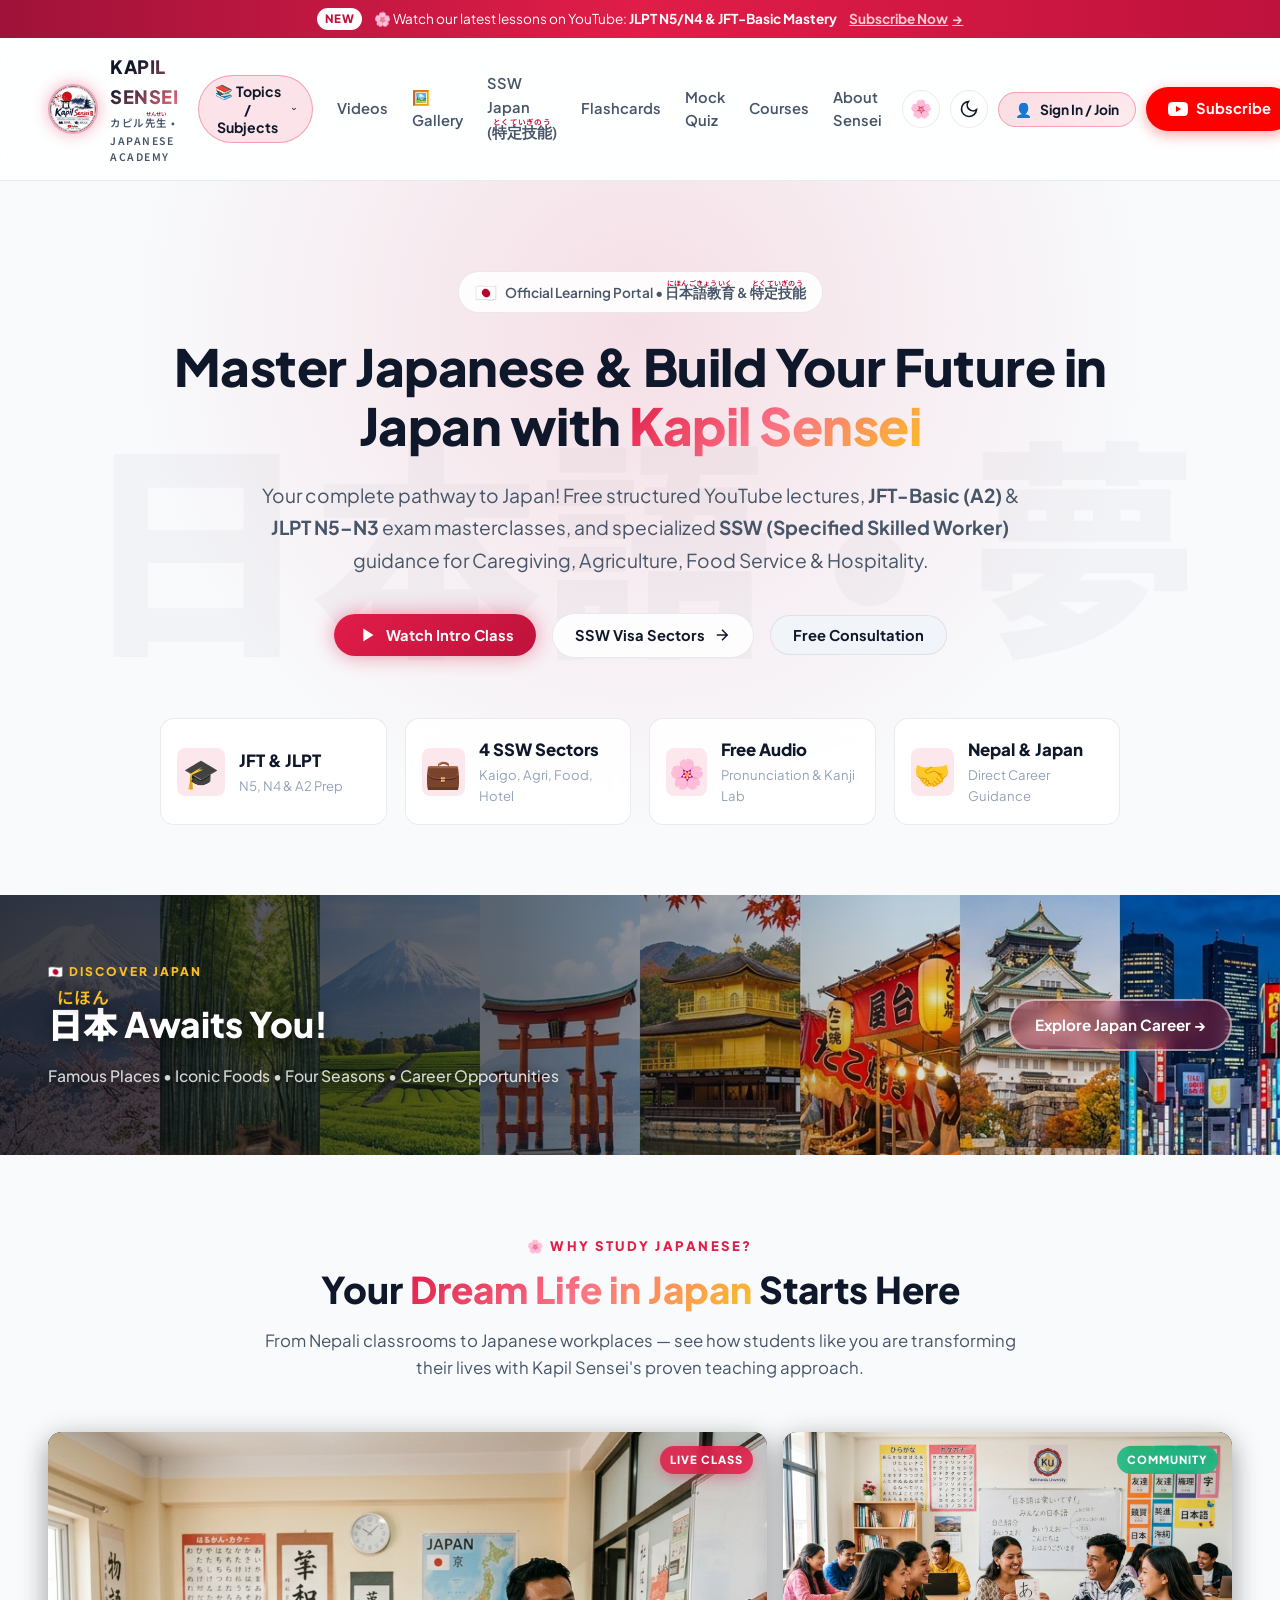
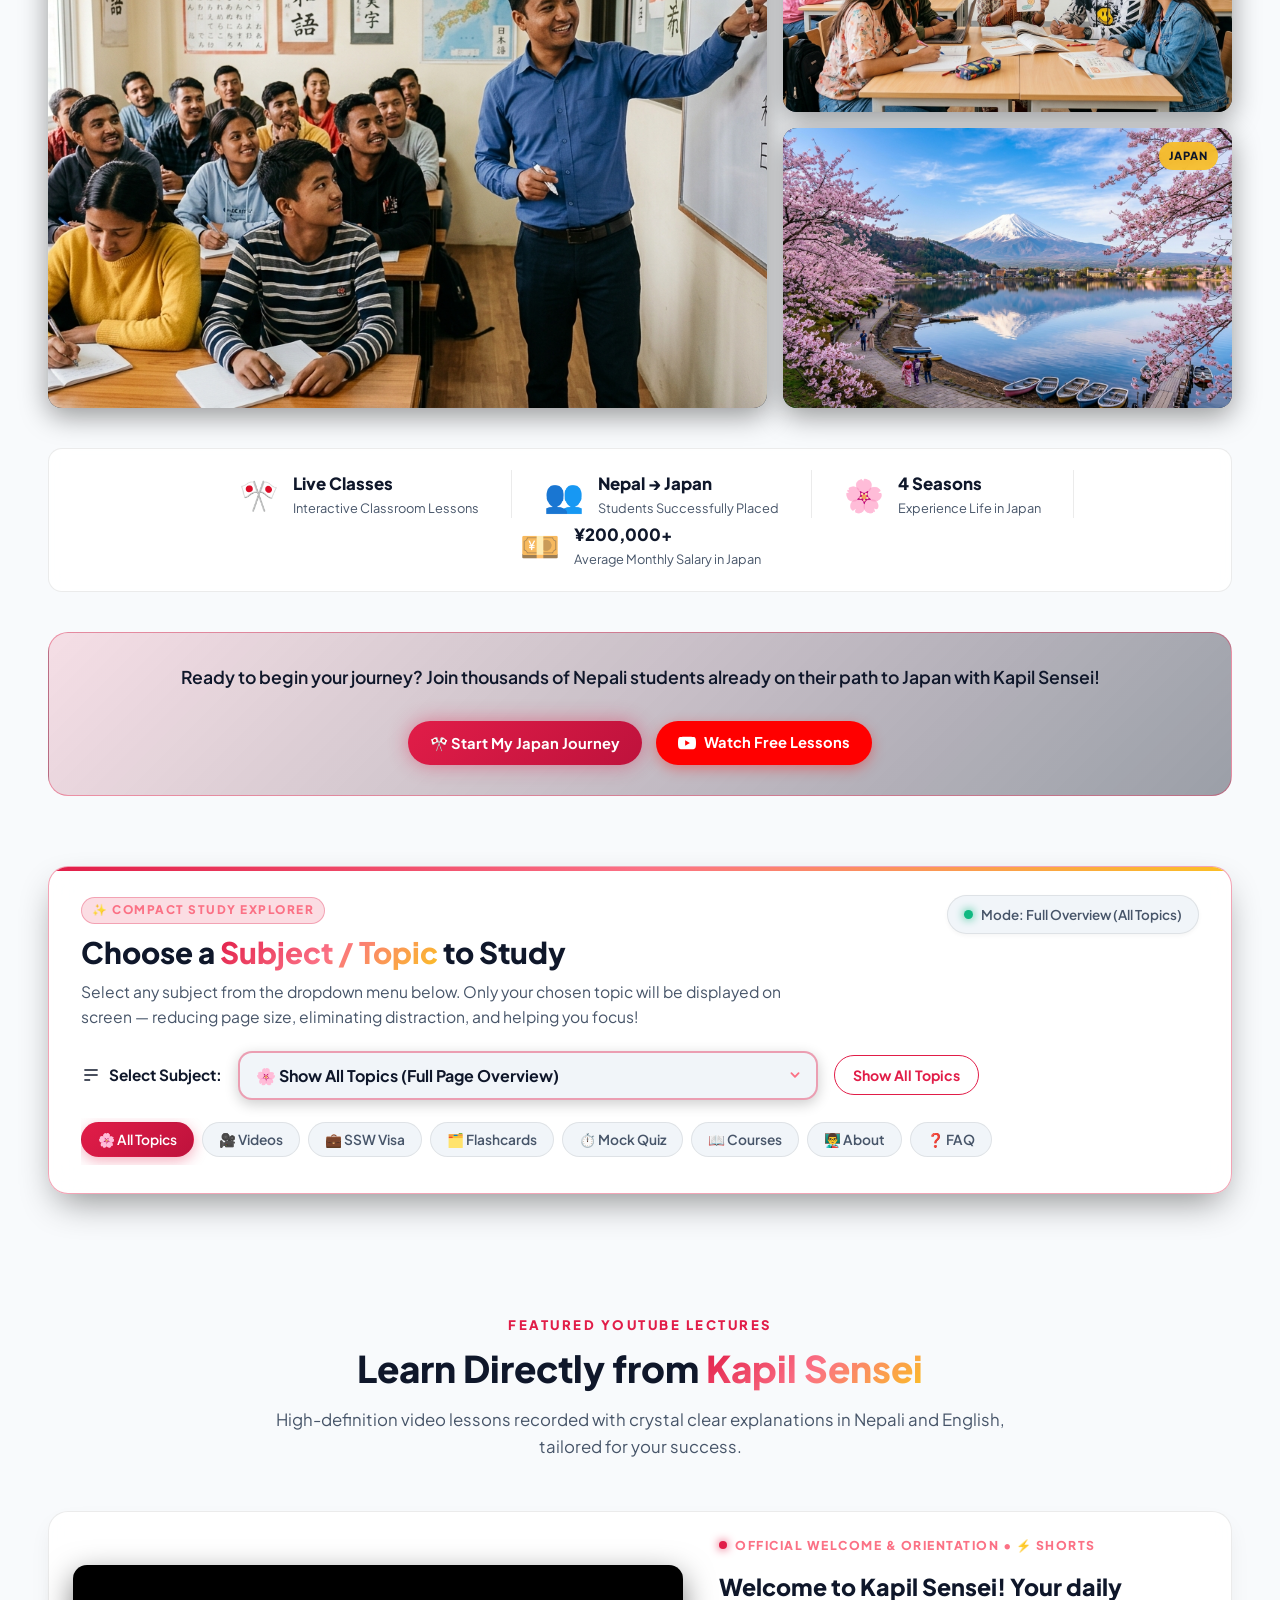
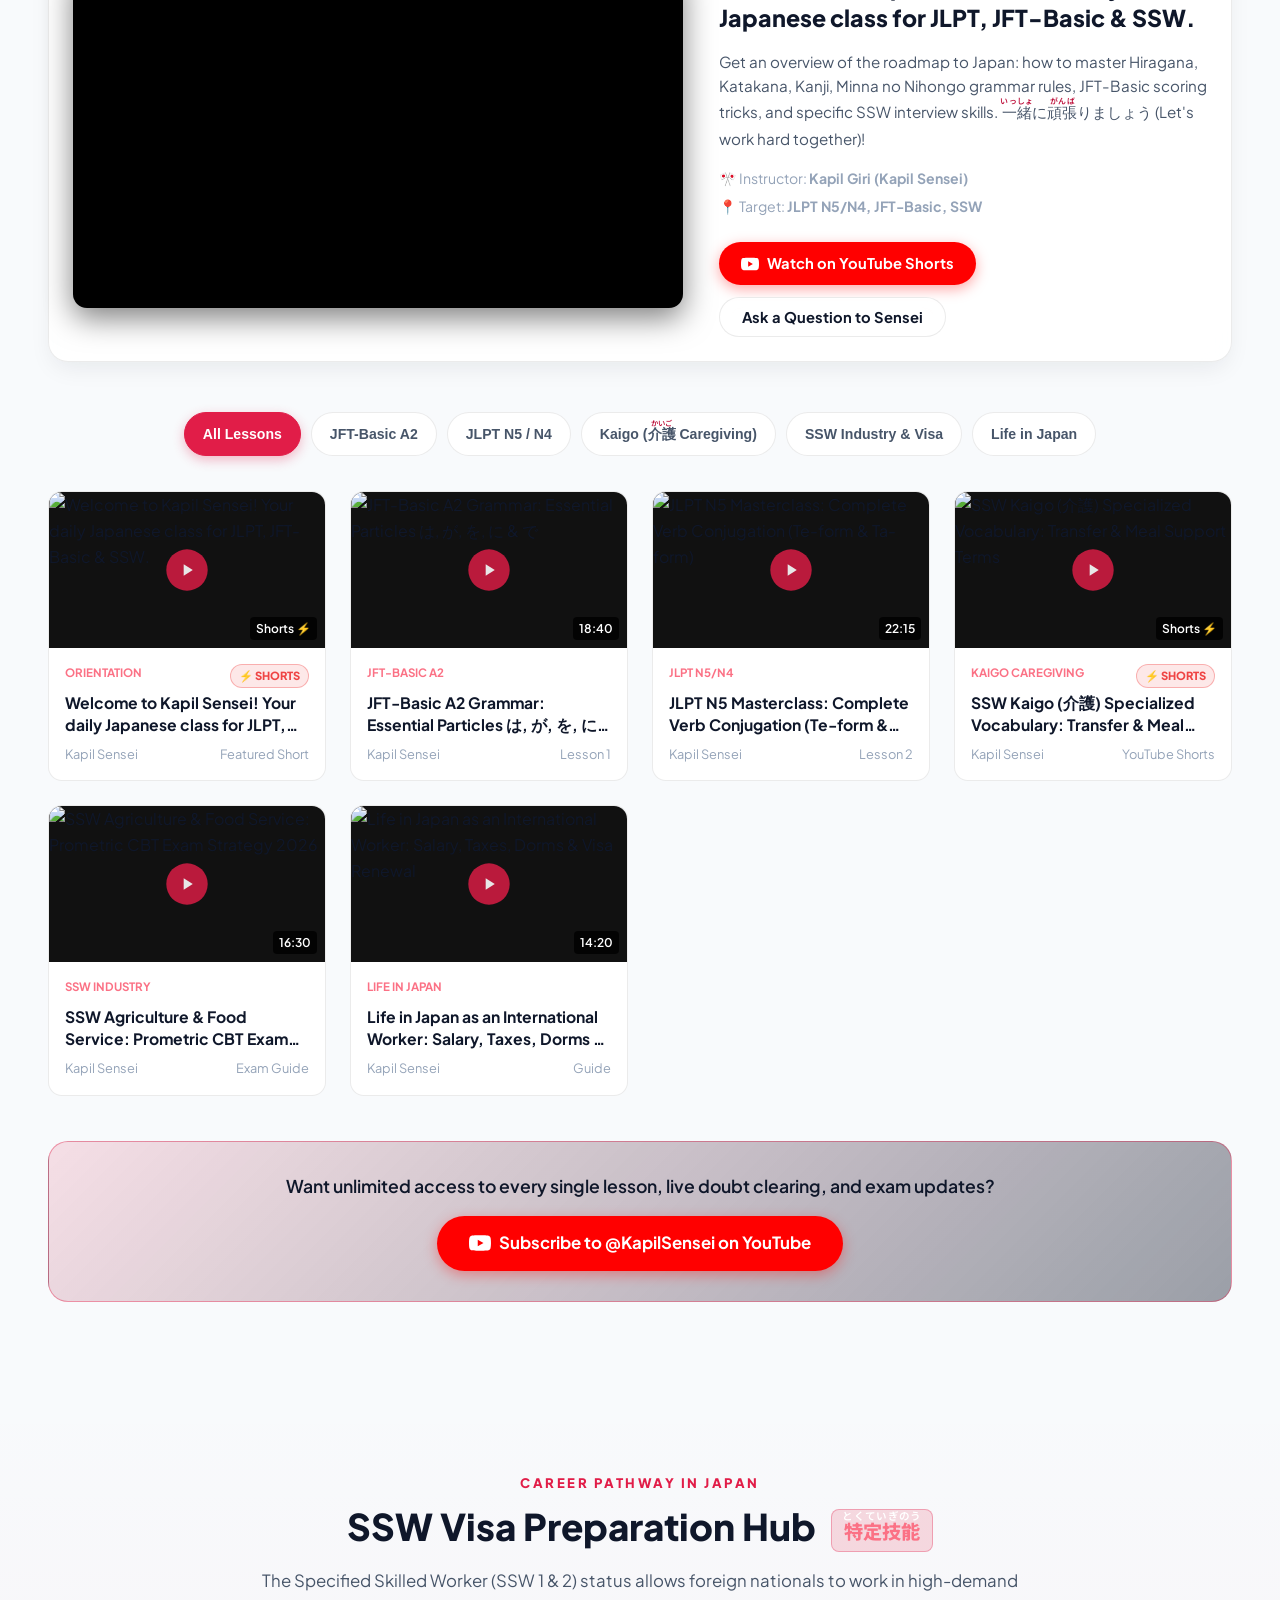
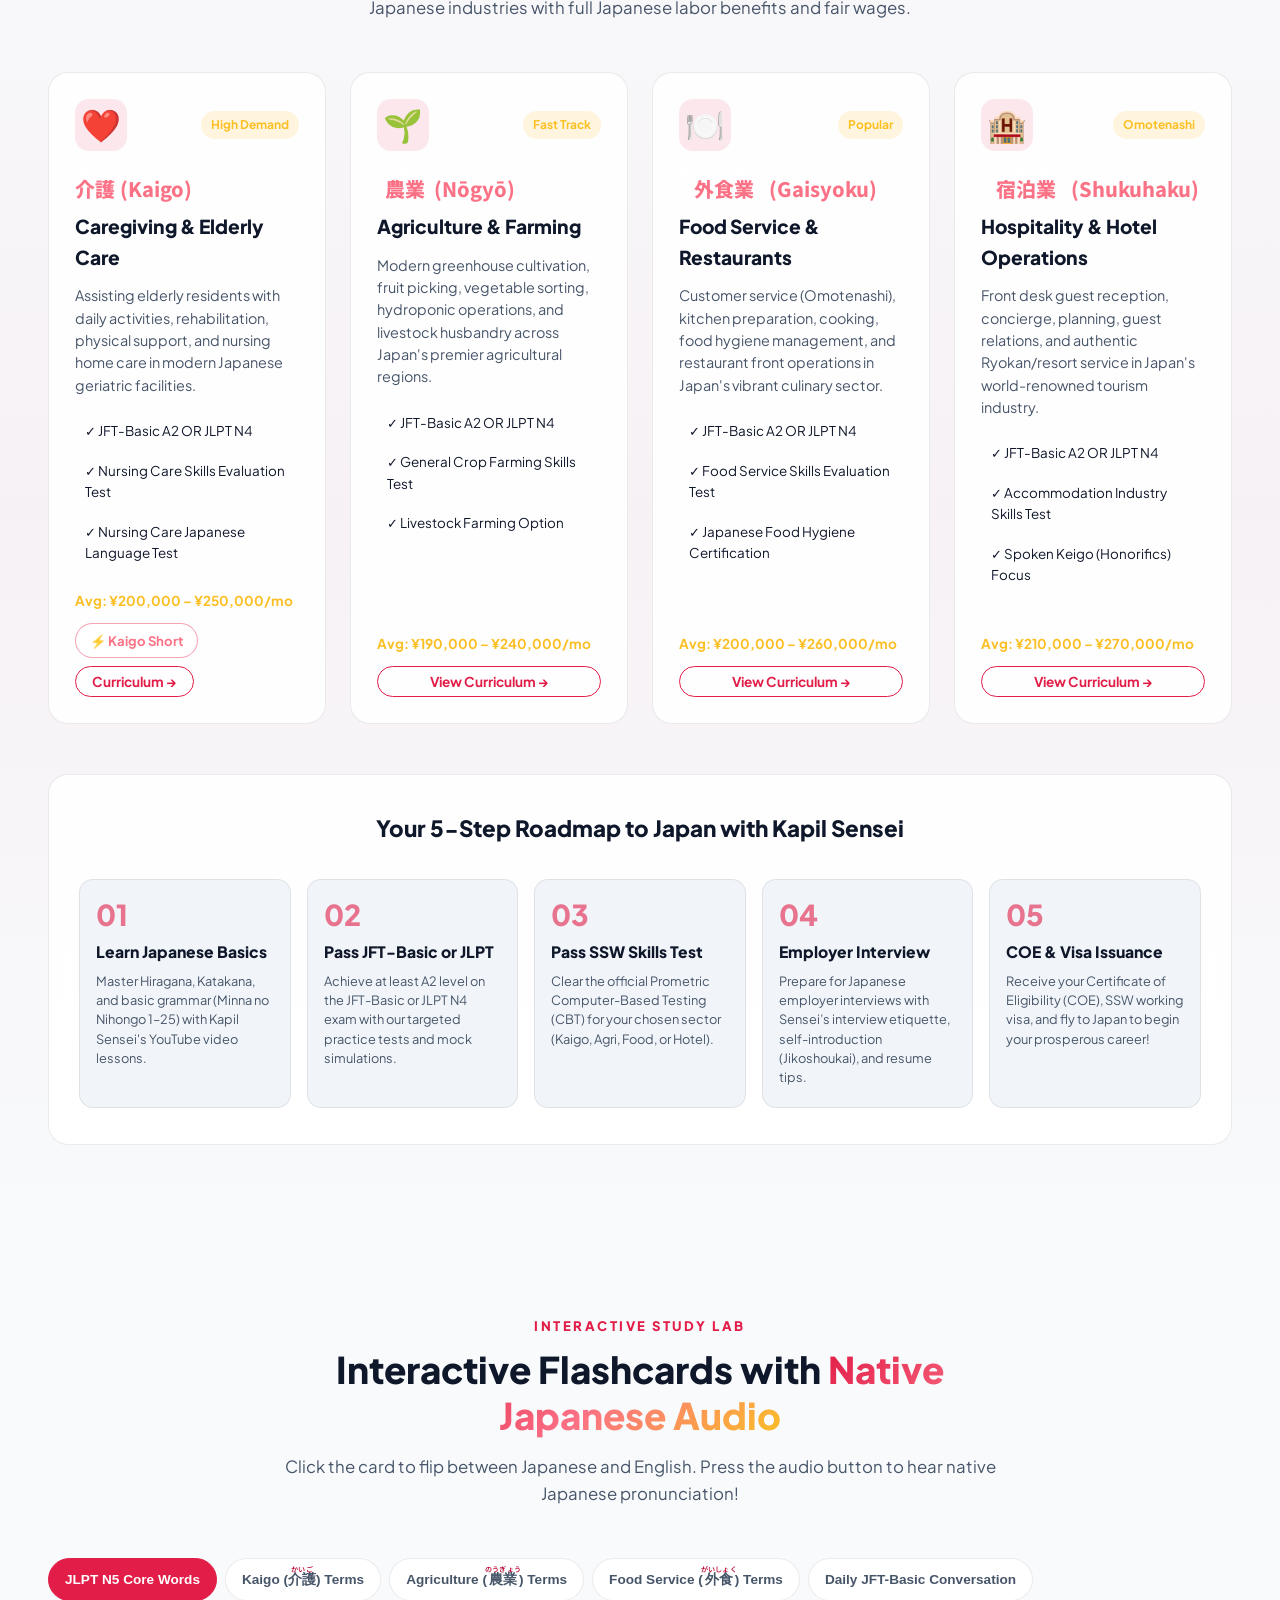
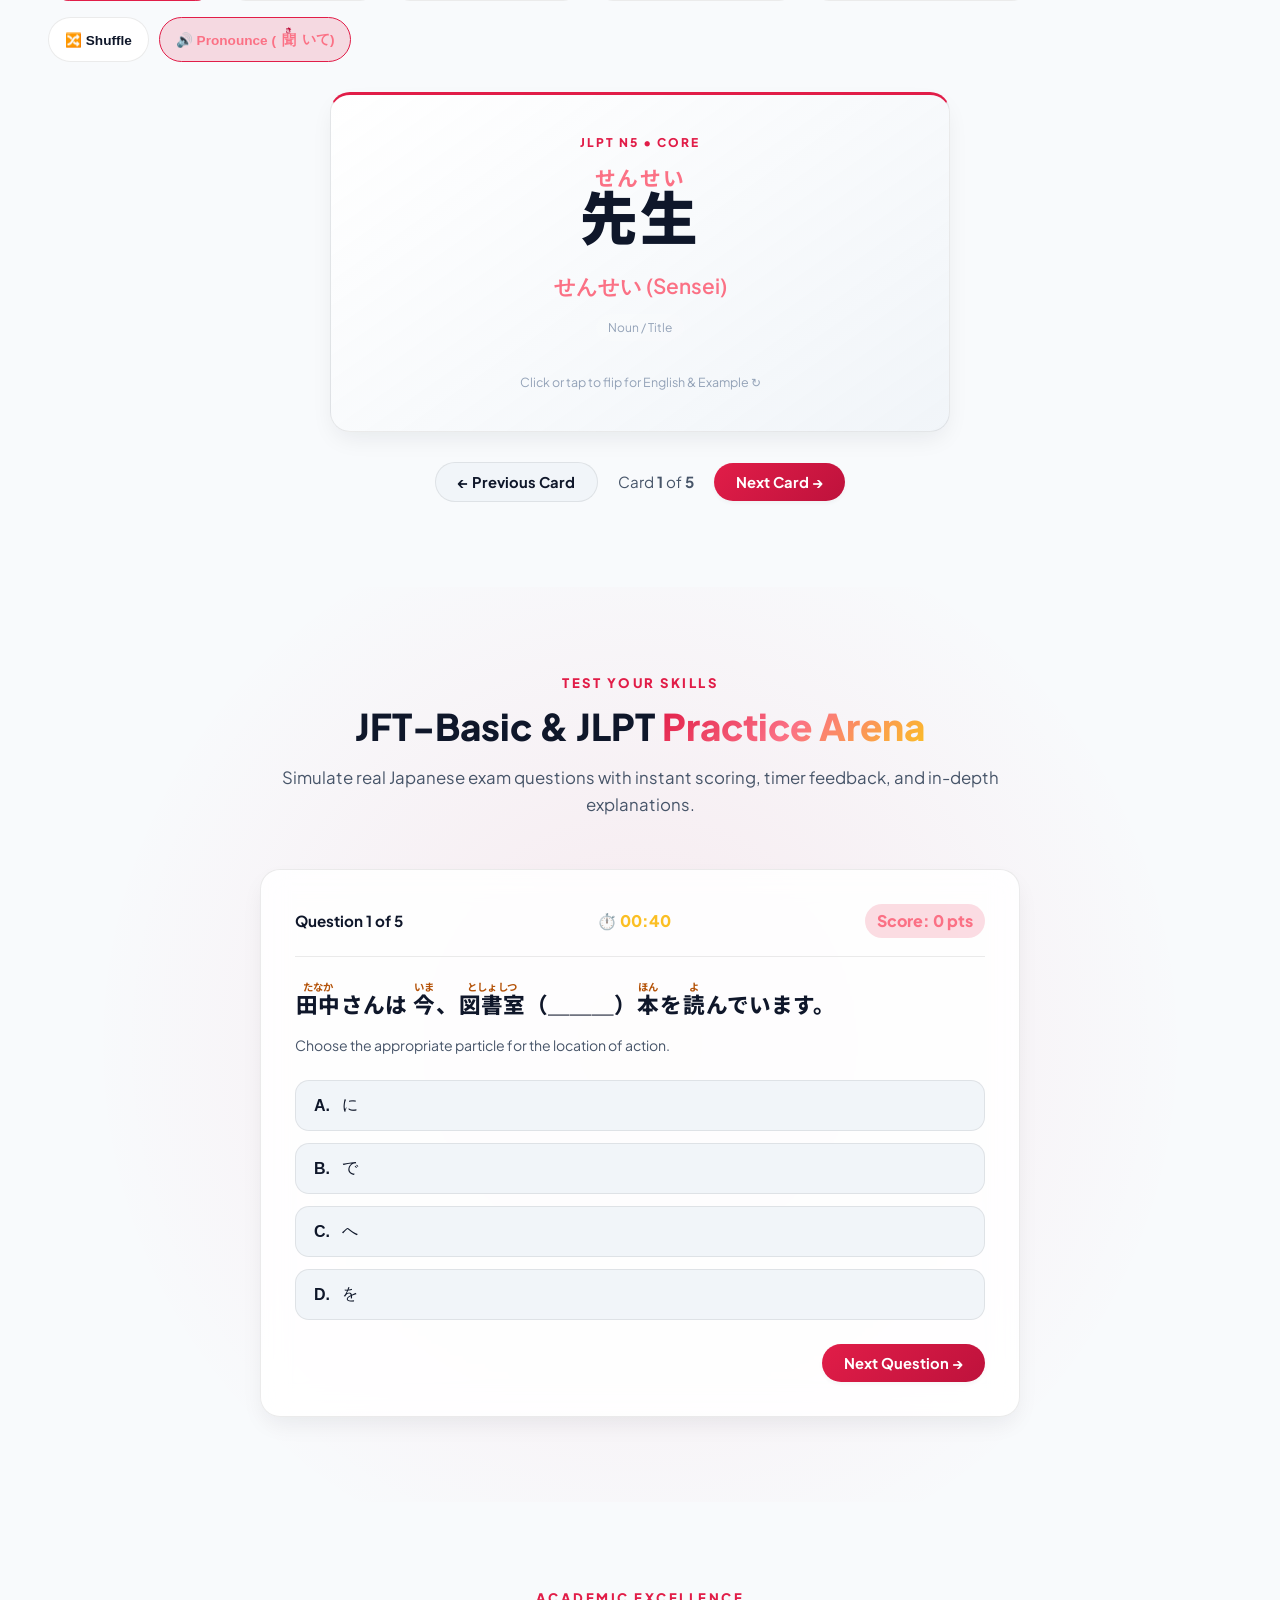
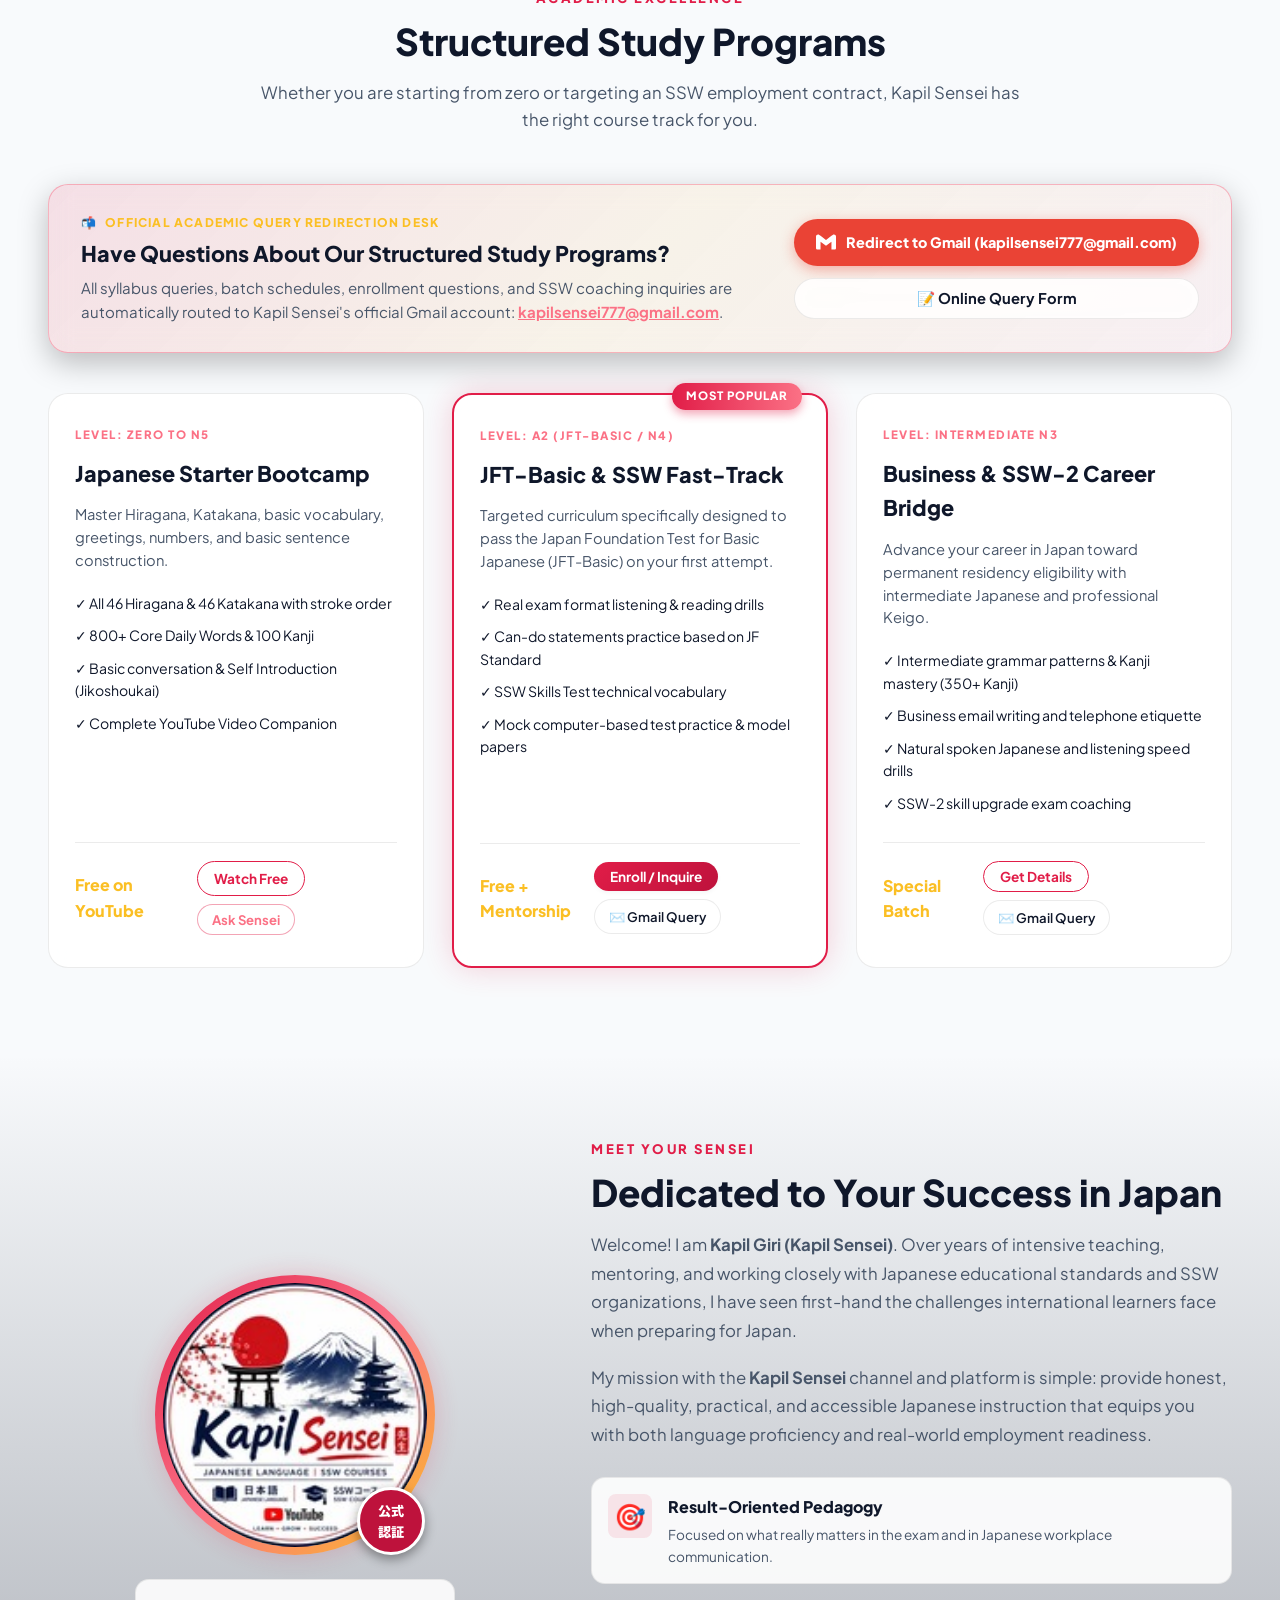
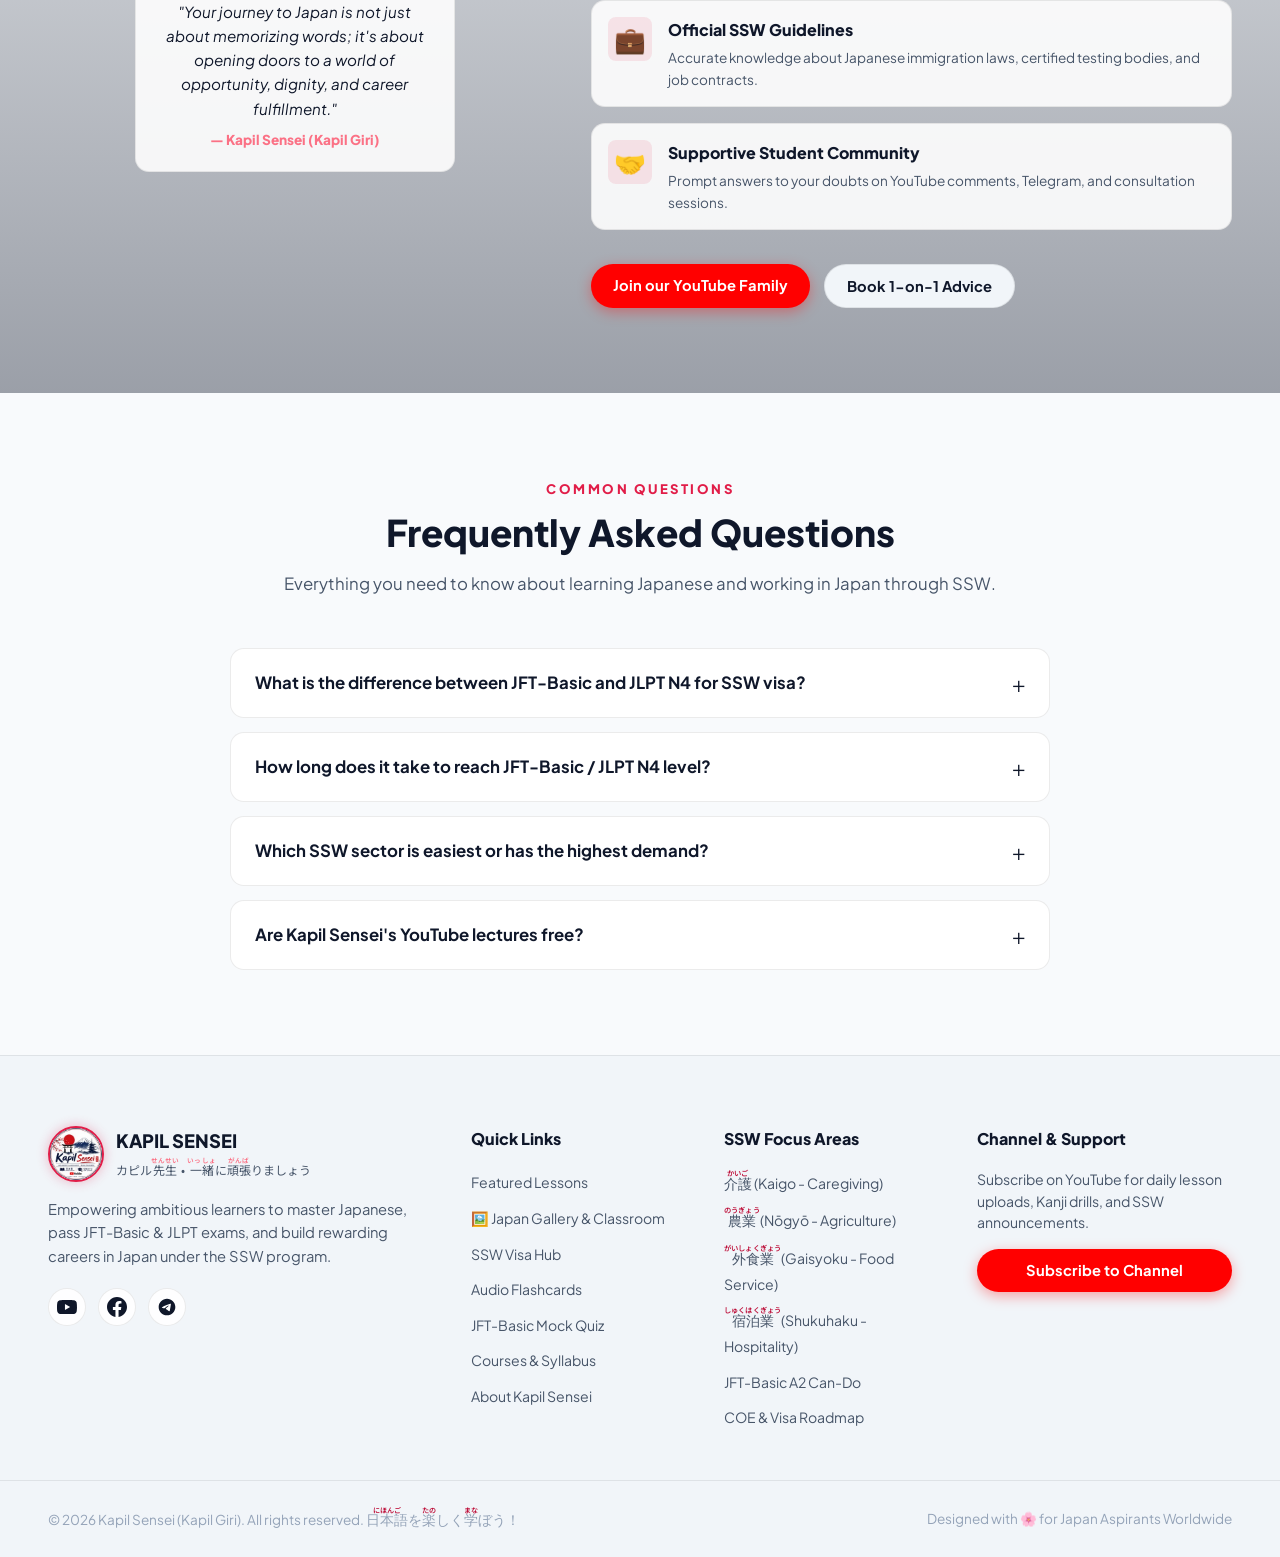
==== commit 761c1844: "feat: replace welcome orientation video with YouTube Short tkrewbc9kuc" ====
--- a/index.html
+++ b/index.html
@@ -563,7 +563,7 @@
           <div class="video-embed-container">
             <iframe 
               id="main-yt-iframe"
-              src="https://www.youtube.com/embed/OwOxFUSe6ts?rel=0&enablejsapi=1" 
+              src="https://www.youtube.com/embed/tkrewbc9kuc?rel=0&enablejsapi=1" 
               title="Welcome to Kapil Sensei! Japanese class for JLPT, JFT-Basic & SSW" 
               allow="accelerometer; autoplay; clipboard-write; encrypted-media; gyroscope; picture-in-picture; web-share" 
               allowfullscreen>
@@ -572,9 +572,9 @@
           <div class="video-spotlight-info">
             <div class="spotlight-tag">
               <span class="tag-dot"></span>
-              <span>OFFICIAL WELCOME & ORIENTATION</span>
-            </div>
-            <h3 class="spotlight-title">Welcome to Kapil Sensei! Your daily Japanese class for JLPT, JFT-Basic & SSW.</h3>
+              <span>OFFICIAL WELCOME &amp; ORIENTATION • ⚡ SHORTS</span>
+            </div>
+            <h3 class="spotlight-title">Welcome to Kapil Sensei! Your daily Japanese class for JLPT, JFT-Basic &amp; SSW.</h3>
             <p class="spotlight-desc">
               Get an overview of the roadmap to Japan: how to master Hiragana, Katakana, Kanji, Minna no Nihongo grammar rules, JFT-Basic scoring tricks, and specific SSW interview skills. <ruby>一緒<rt>いっしょ</rt></ruby>に<ruby>頑張<rt>がんば</rt></ruby>りましょう (Let's work hard together)!
             </p>
@@ -583,8 +583,9 @@
               <span class="meta-item">📍 Target: <strong>JLPT N5/N4, JFT-Basic, SSW</strong></span>
             </div>
             <div class="spotlight-actions">
-              <a href="https://www.youtube.com/watch?v=OwOxFUSe6ts" target="_blank" rel="noopener" class="btn btn-youtube">
-                Watch on YouTube
+              <a href="https://youtube.com/shorts/tkrewbc9kuc?si=vI0ehSdfG82wOblG" target="_blank" rel="noopener" class="btn btn-youtube">
+                <svg viewBox="0 0 24 24" width="18" height="18" fill="currentColor"><path d="M23.498 6.186a3.016 3.016 0 0 0-2.122-2.136C19.505 3.545 12 3.545 12 3.545s-7.505 0-9.377.505A3.017 3.017 0 0 0 .502 6.186C0 8.07 0 12 0 12s0 3.93.502 5.814a3.016 3.016 0 0 0 2.122 2.136c1.871.505 9.376.505 9.376.505s7.505 0 9.377-.505a3.015 3.015 0 0 0 2.122-2.136C24 15.93 24 12 24 12s0-3.93-.502-5.814zM9.545 15.568V8.432L15.818 12l-6.273 3.568z"/></svg>
+                <span>Watch on YouTube Shorts</span>
               </a>
               <button class="btn btn-glass open-consultation-btn">
                 Ask a Question to Sensei
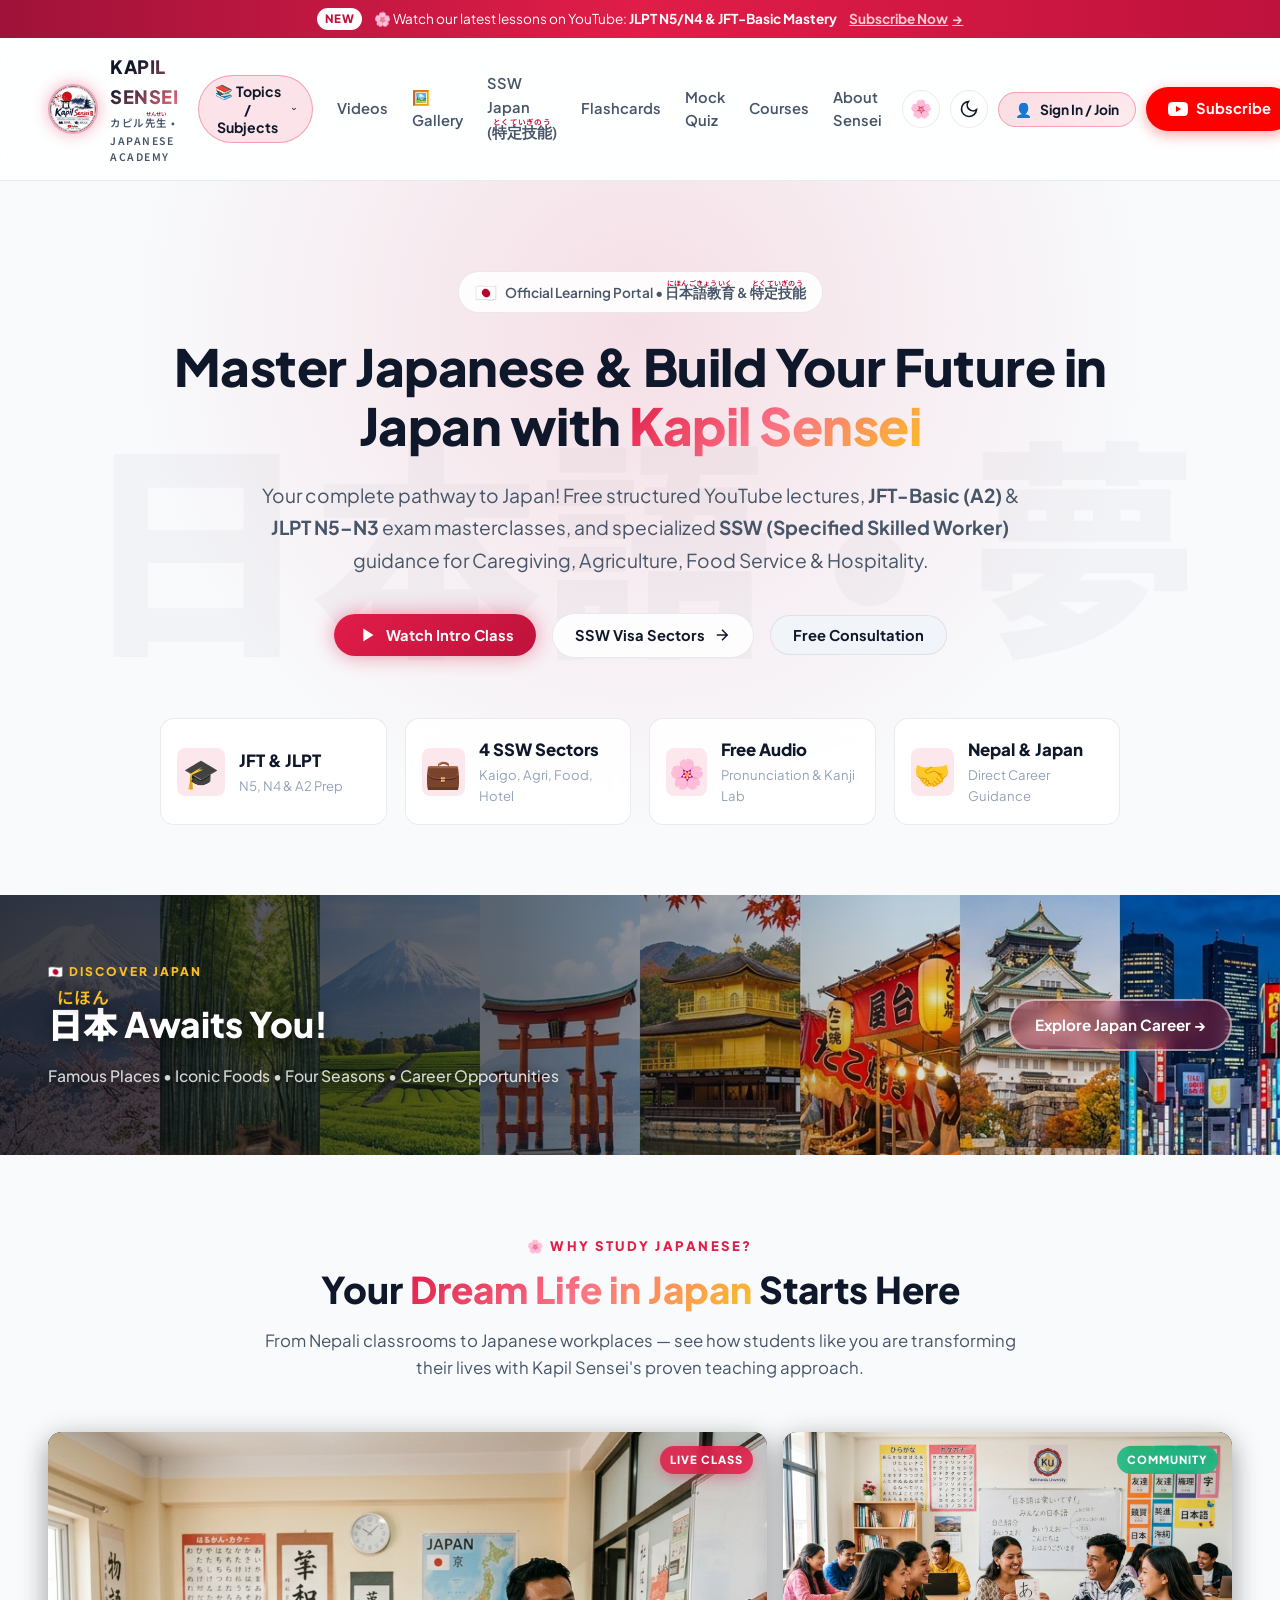
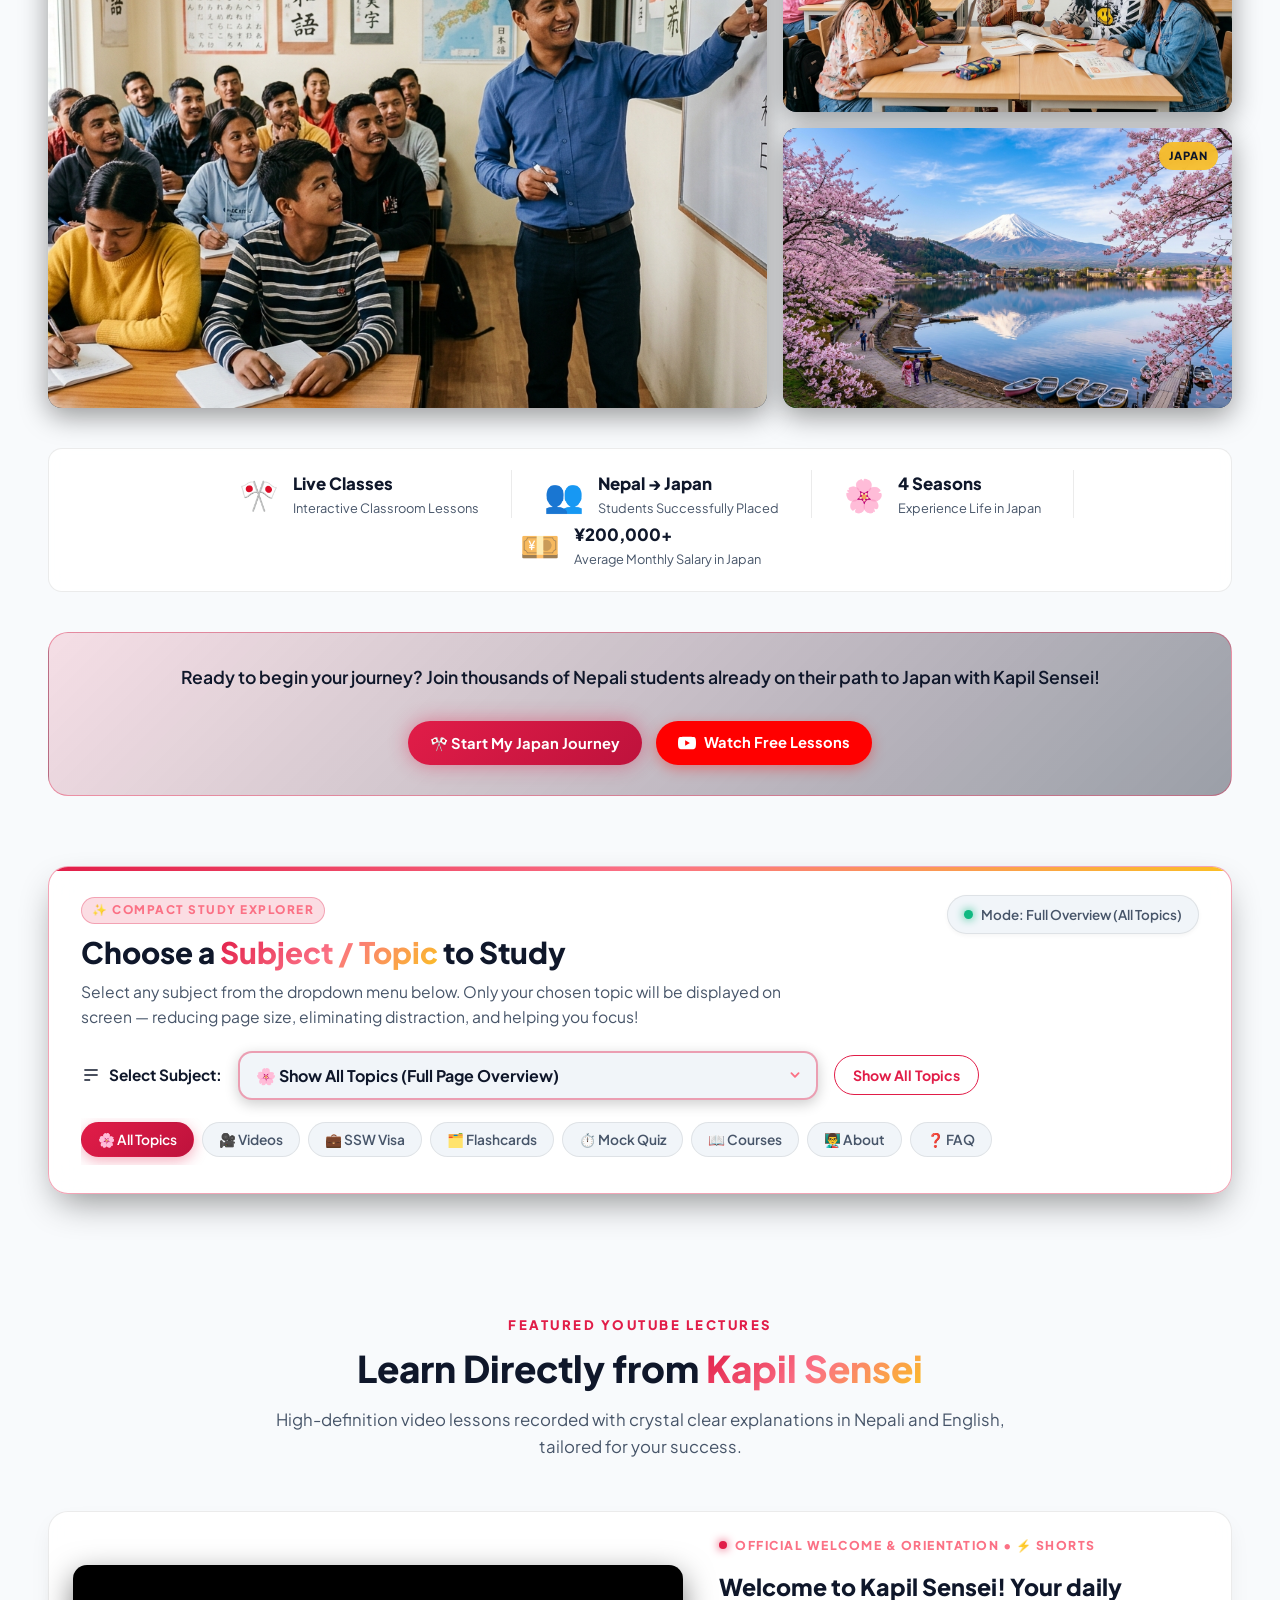
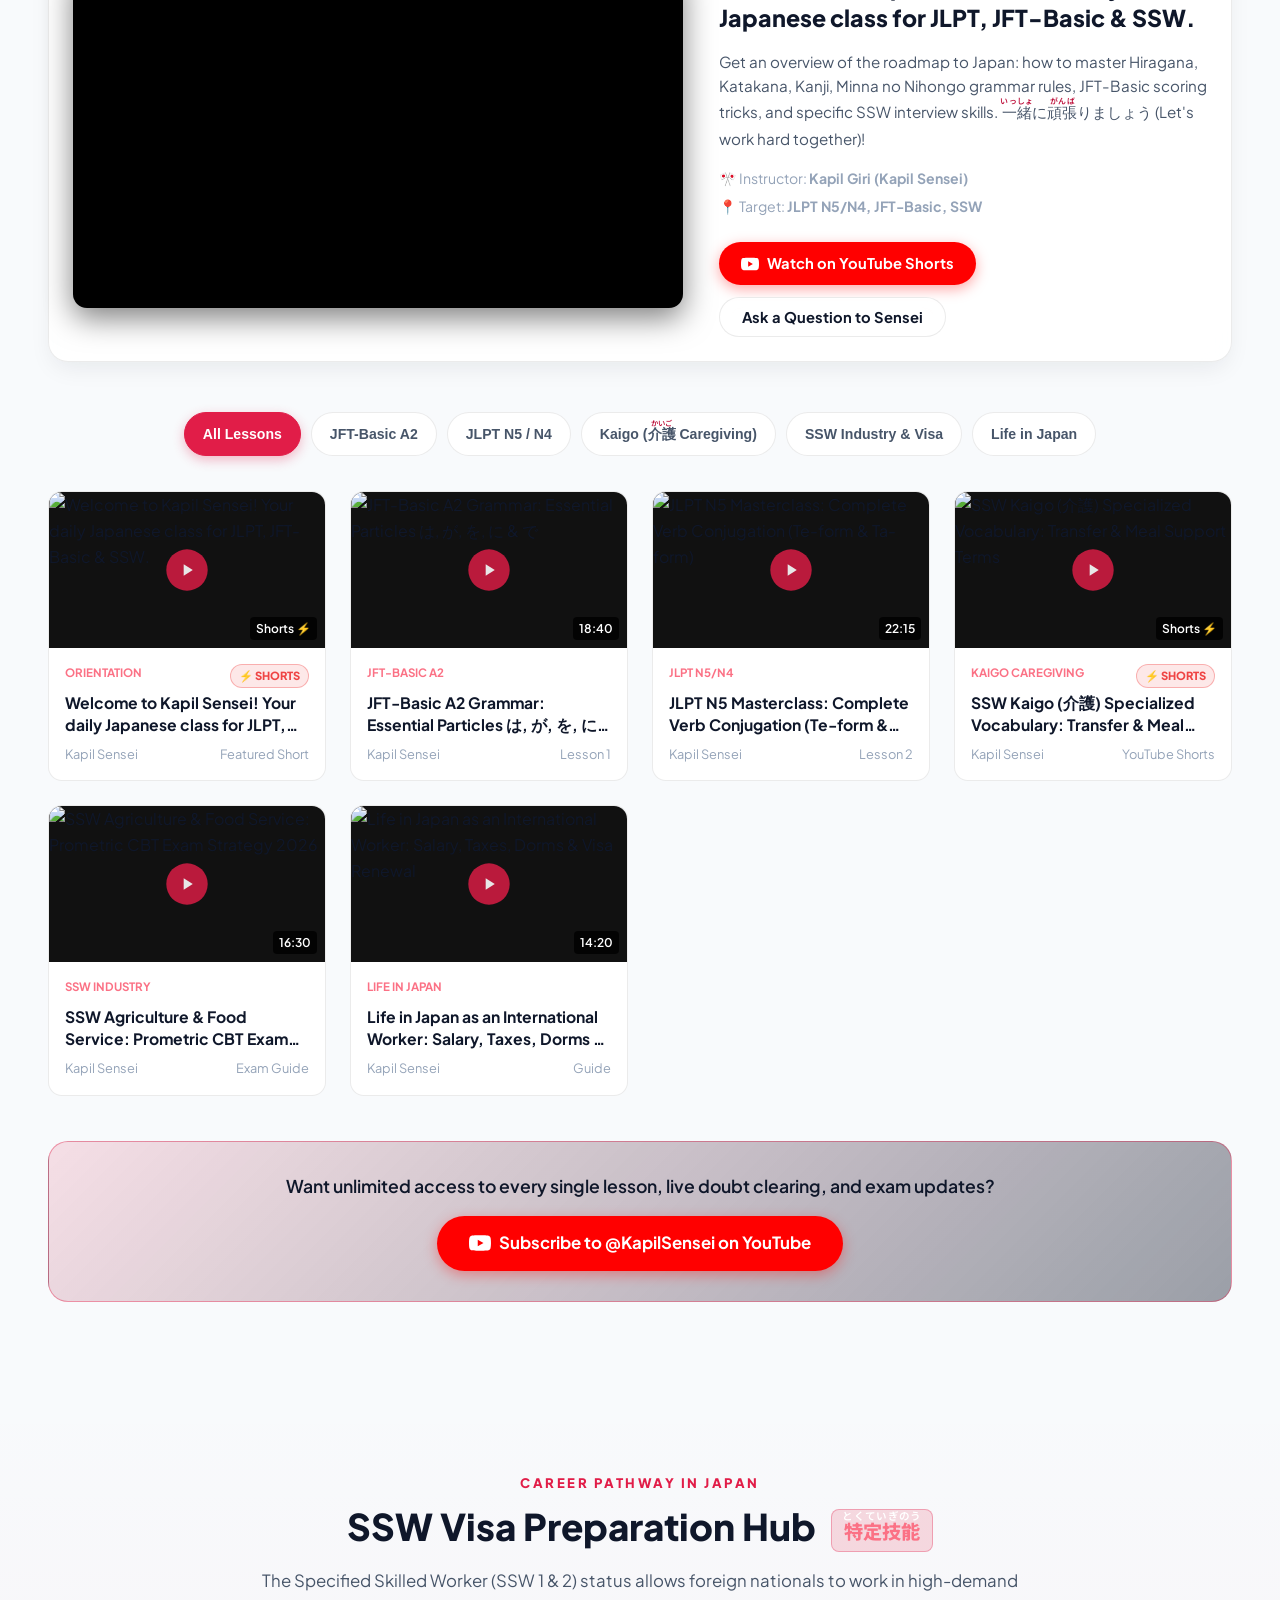
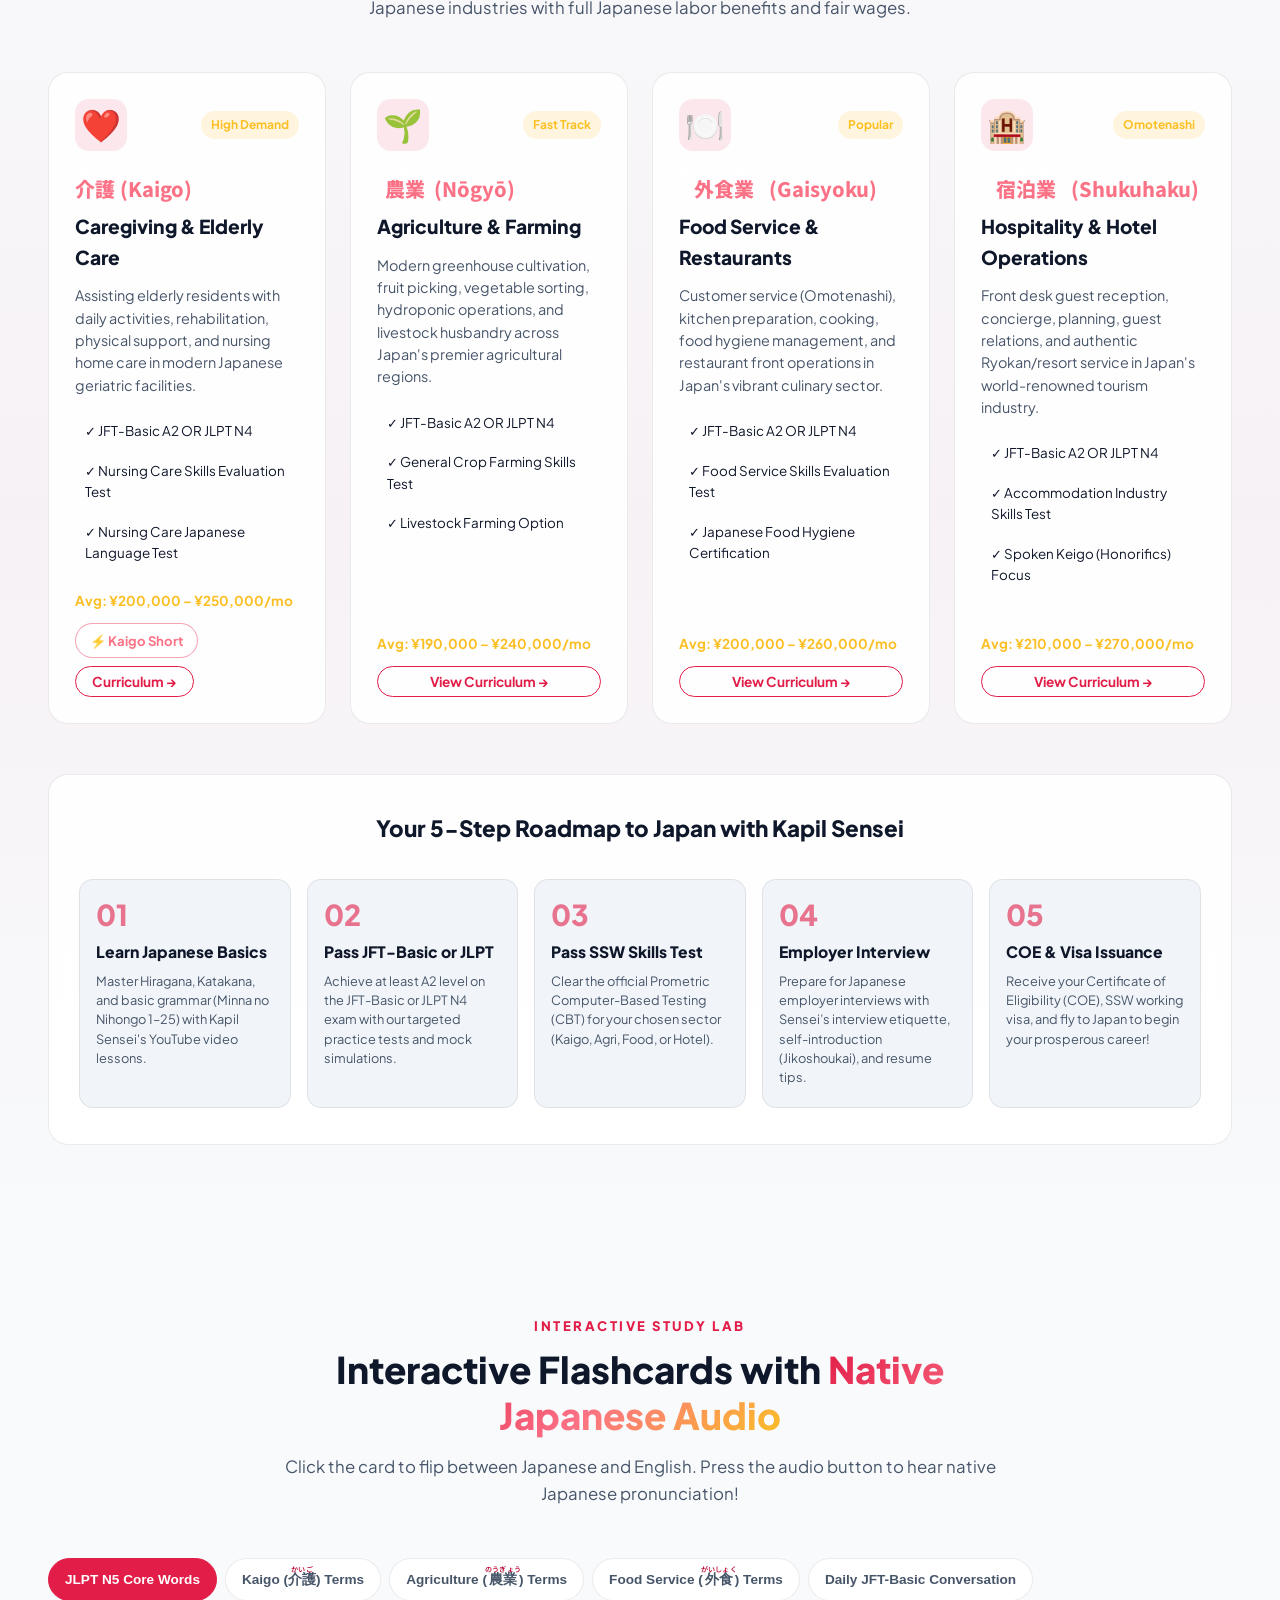
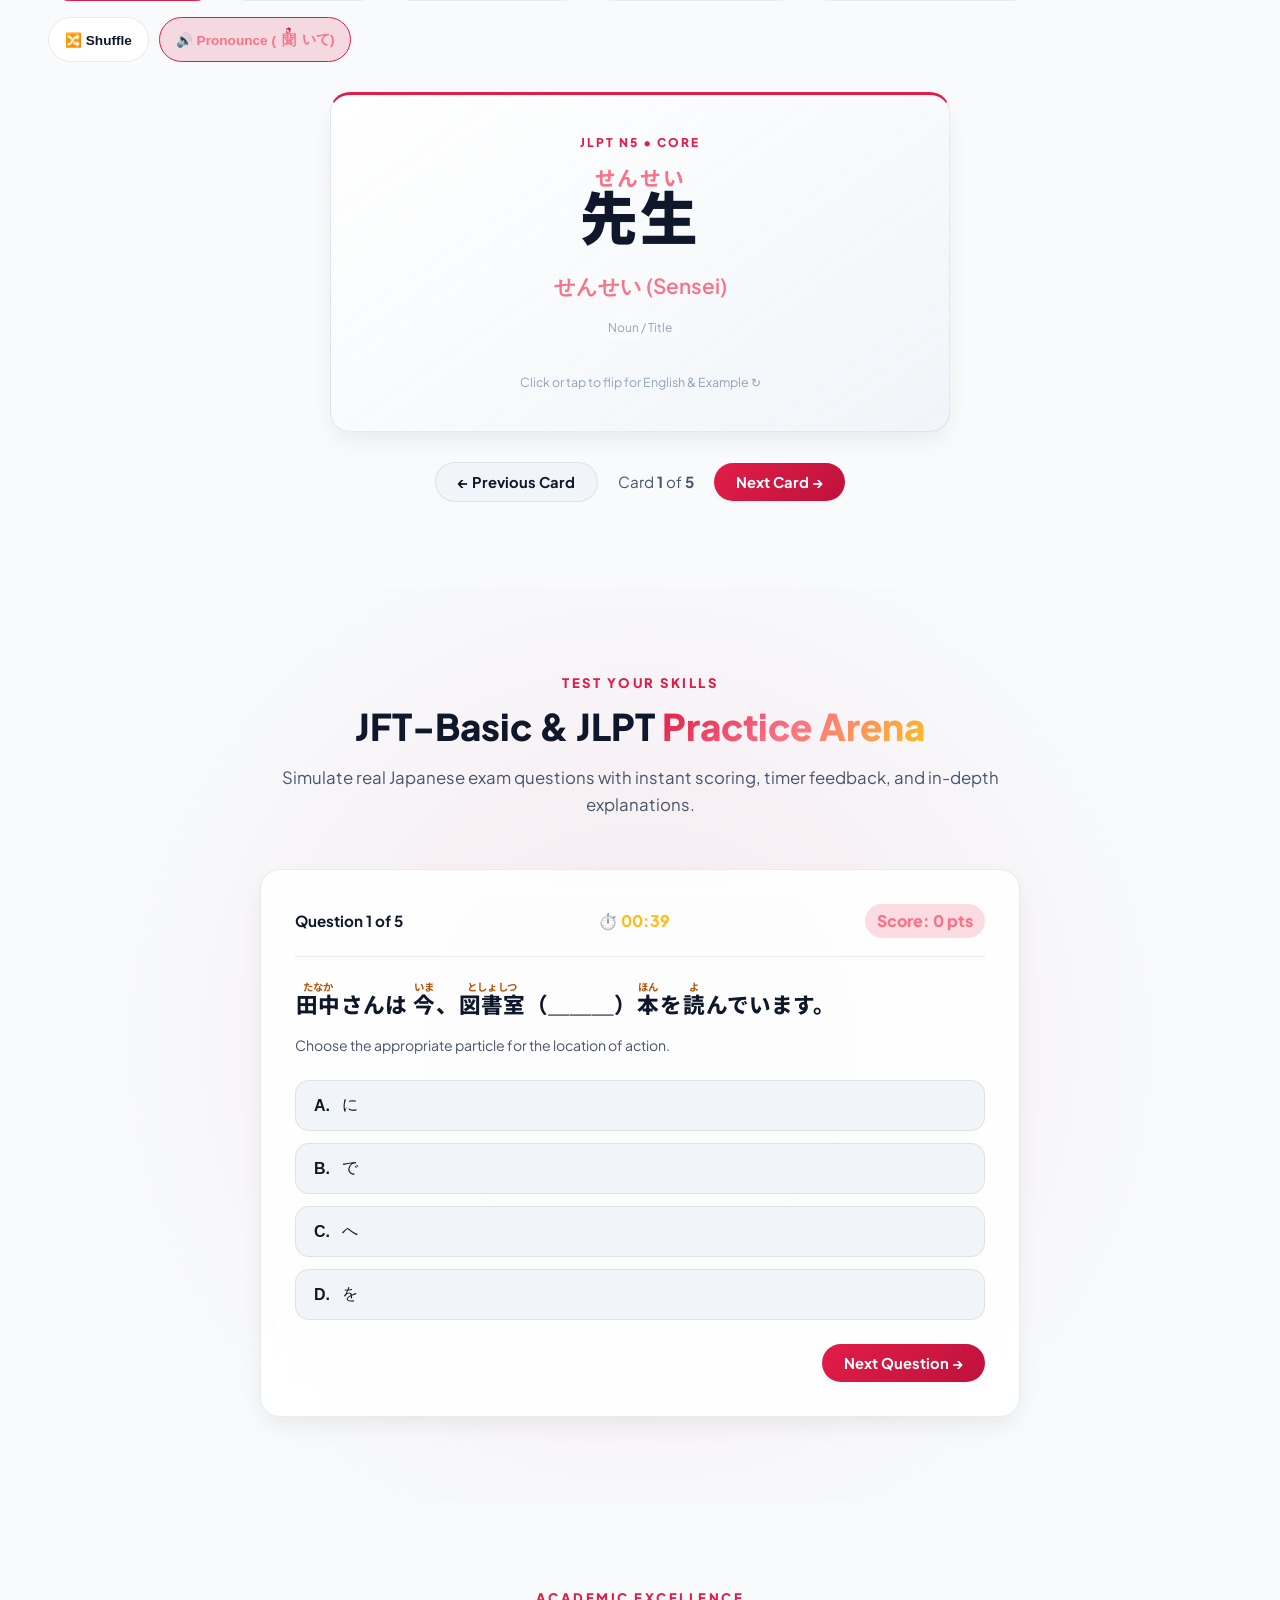
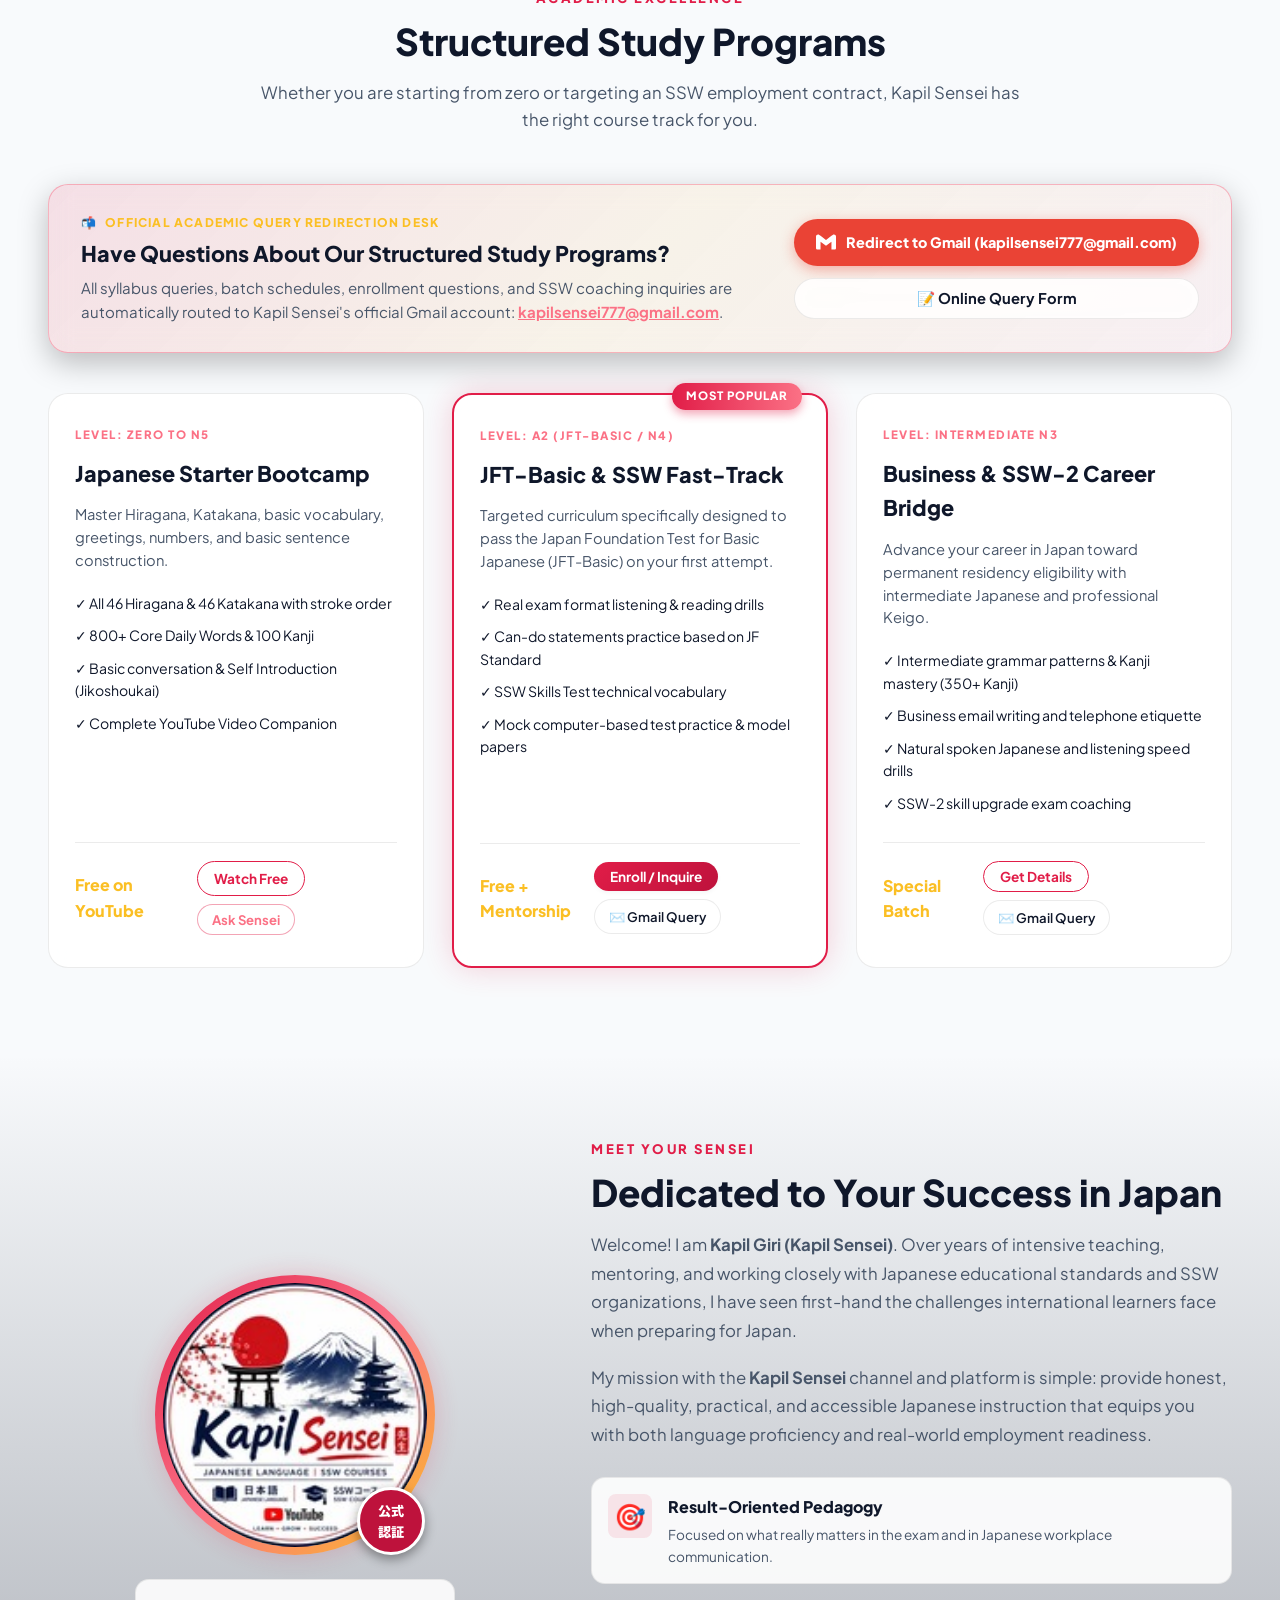
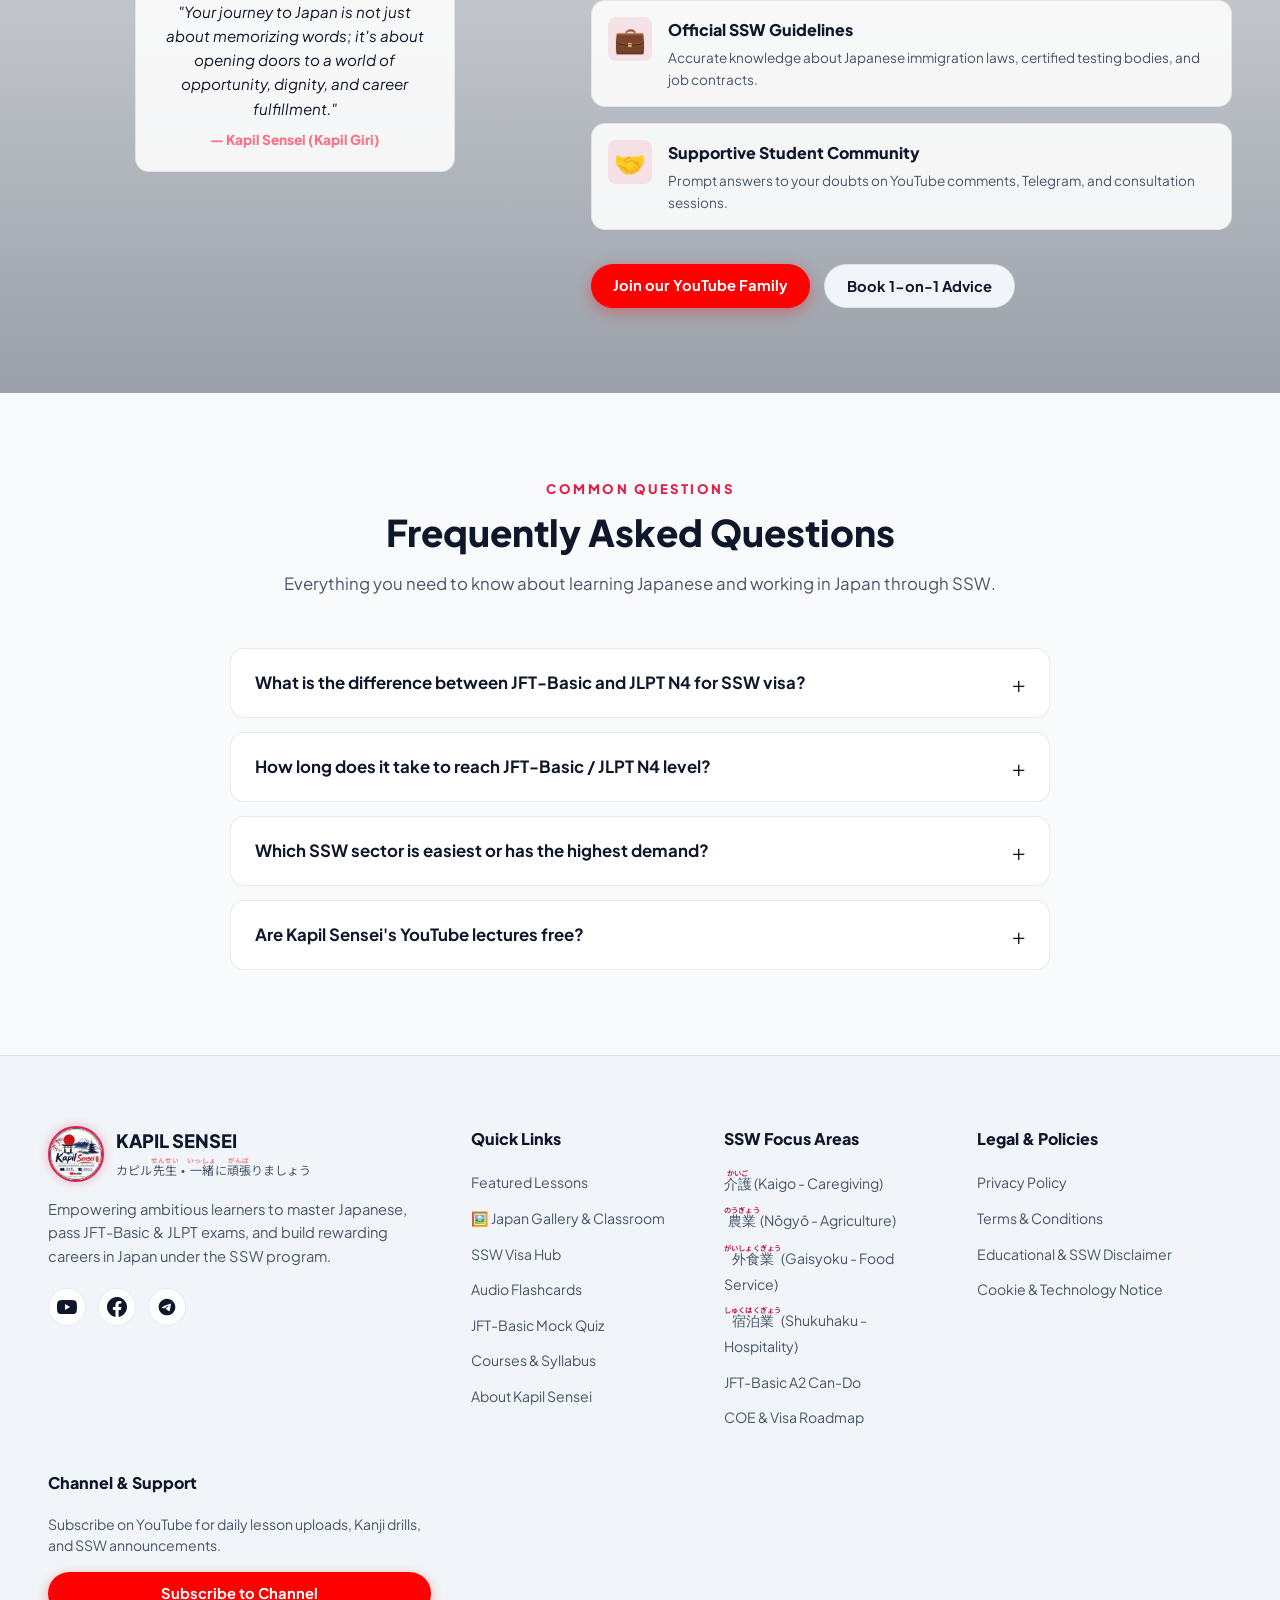
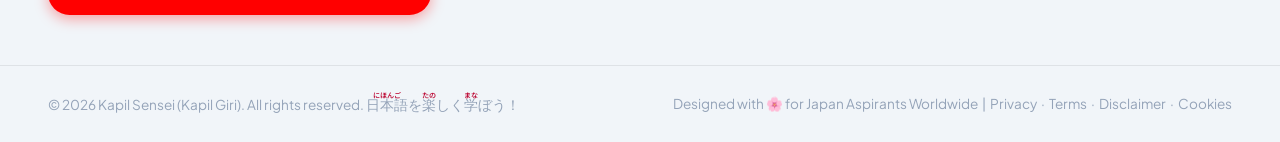
==== commit efeb0a2b: "feat: add 4 legal policy pages (Privacy, T&C, Disclaimer, Cookie Notice) + footer legal links + sign" ====
--- a/index.html
+++ b/index.html
@@ -1278,8 +1278,8 @@
 
           <div class="auth-options-row">
             <label class="custom-checkbox-label">
-              <input type="checkbox" id="signup-agree" checked required />
-              <span>I agree to study guidelines &amp; updates</span>
+              <input type="checkbox" id="signup-policy-agree" required />
+              <span>I agree to the <a href="/terms-and-conditions/" target="_blank" rel="noopener">Terms &amp; Conditions</a> and acknowledge the <a href="/privacy-policy/" target="_blank" rel="noopener">Privacy Policy</a>.</span>
             </label>
           </div>
 
@@ -1379,6 +1379,7 @@
             <label for="consult-message">Your Specific Questions / Course Query</label>
             <textarea id="consult-message" rows="3" placeholder="Tell Sensei about your current Japanese level, exam dates, or questions on study batches..."></textarea>
           </div>
+          <p class="form-privacy-notice" style="font-size:0.8rem;color:var(--text-muted);margin:0.6rem 0 0.75rem;line-height:1.5;">By submitting, you agree to our <a href="/privacy-policy/" target="_blank" rel="noopener" style="color:var(--accent-primary);">Privacy Policy</a>.</p>
           <button type="submit" class="btn btn-primary btn-block btn-consult-submit">
             <span>Send Query to Kapil Sensei (kapilsensei777@gmail.com) 📨</span>
           </button>
@@ -1472,6 +1473,16 @@
       </div>
 
       <div class="footer-col">
+        <h4 class="footer-heading">Legal &amp; Policies</h4>
+        <ul class="footer-links">
+          <li><a href="/privacy-policy/">Privacy Policy</a></li>
+          <li><a href="/terms-and-conditions/">Terms &amp; Conditions</a></li>
+          <li><a href="/disclaimer/">Educational &amp; SSW Disclaimer</a></li>
+          <li><a href="/cookie-policy/">Cookie &amp; Technology Notice</a></li>
+        </ul>
+      </div>
+
+      <div class="footer-col">
         <h4 class="footer-heading">Channel &amp; Support</h4>
         <p class="footer-info-text">Subscribe on YouTube for daily lesson uploads, Kanji drills, and SSW announcements.</p>
         <a href="https://www.youtube.com/@KapilSensei?sub_confirmation=1" target="_blank" rel="noopener" class="btn btn-youtube btn-block">
@@ -1483,7 +1494,7 @@
     <div class="footer-bottom">
       <div class="container footer-bottom-container">
         <p>&copy; 2026 Kapil Sensei (Kapil Giri). All rights reserved. <ruby>日本語<rt>にほんご</rt></ruby>を<ruby>楽<rt>たの</rt></ruby>しく<ruby>学<rt>まな</rt></ruby>ぼう！</p>
-        <p class="footer-built">Designed with 🌸 for Japan Aspirants Worldwide</p>
+        <p class="footer-built">Designed with 🌸 for Japan Aspirants Worldwide &nbsp;|&nbsp; <a href="/privacy-policy/" style="color:var(--text-muted);text-decoration:none;" onmouseover="this.style.color='var(--accent-primary)'" onmouseout="this.style.color='var(--text-muted)'">Privacy</a> &nbsp;·&nbsp; <a href="/terms-and-conditions/" style="color:var(--text-muted);text-decoration:none;" onmouseover="this.style.color='var(--accent-primary)'" onmouseout="this.style.color='var(--text-muted)'">Terms</a> &nbsp;·&nbsp; <a href="/disclaimer/" style="color:var(--text-muted);text-decoration:none;" onmouseover="this.style.color='var(--accent-primary)'" onmouseout="this.style.color='var(--text-muted)'">Disclaimer</a> &nbsp;·&nbsp; <a href="/cookie-policy/" style="color:var(--text-muted);text-decoration:none;" onmouseover="this.style.color='var(--accent-primary)'" onmouseout="this.style.color='var(--text-muted)'">Cookies</a></p>
       </div>
     </div>
   </footer>
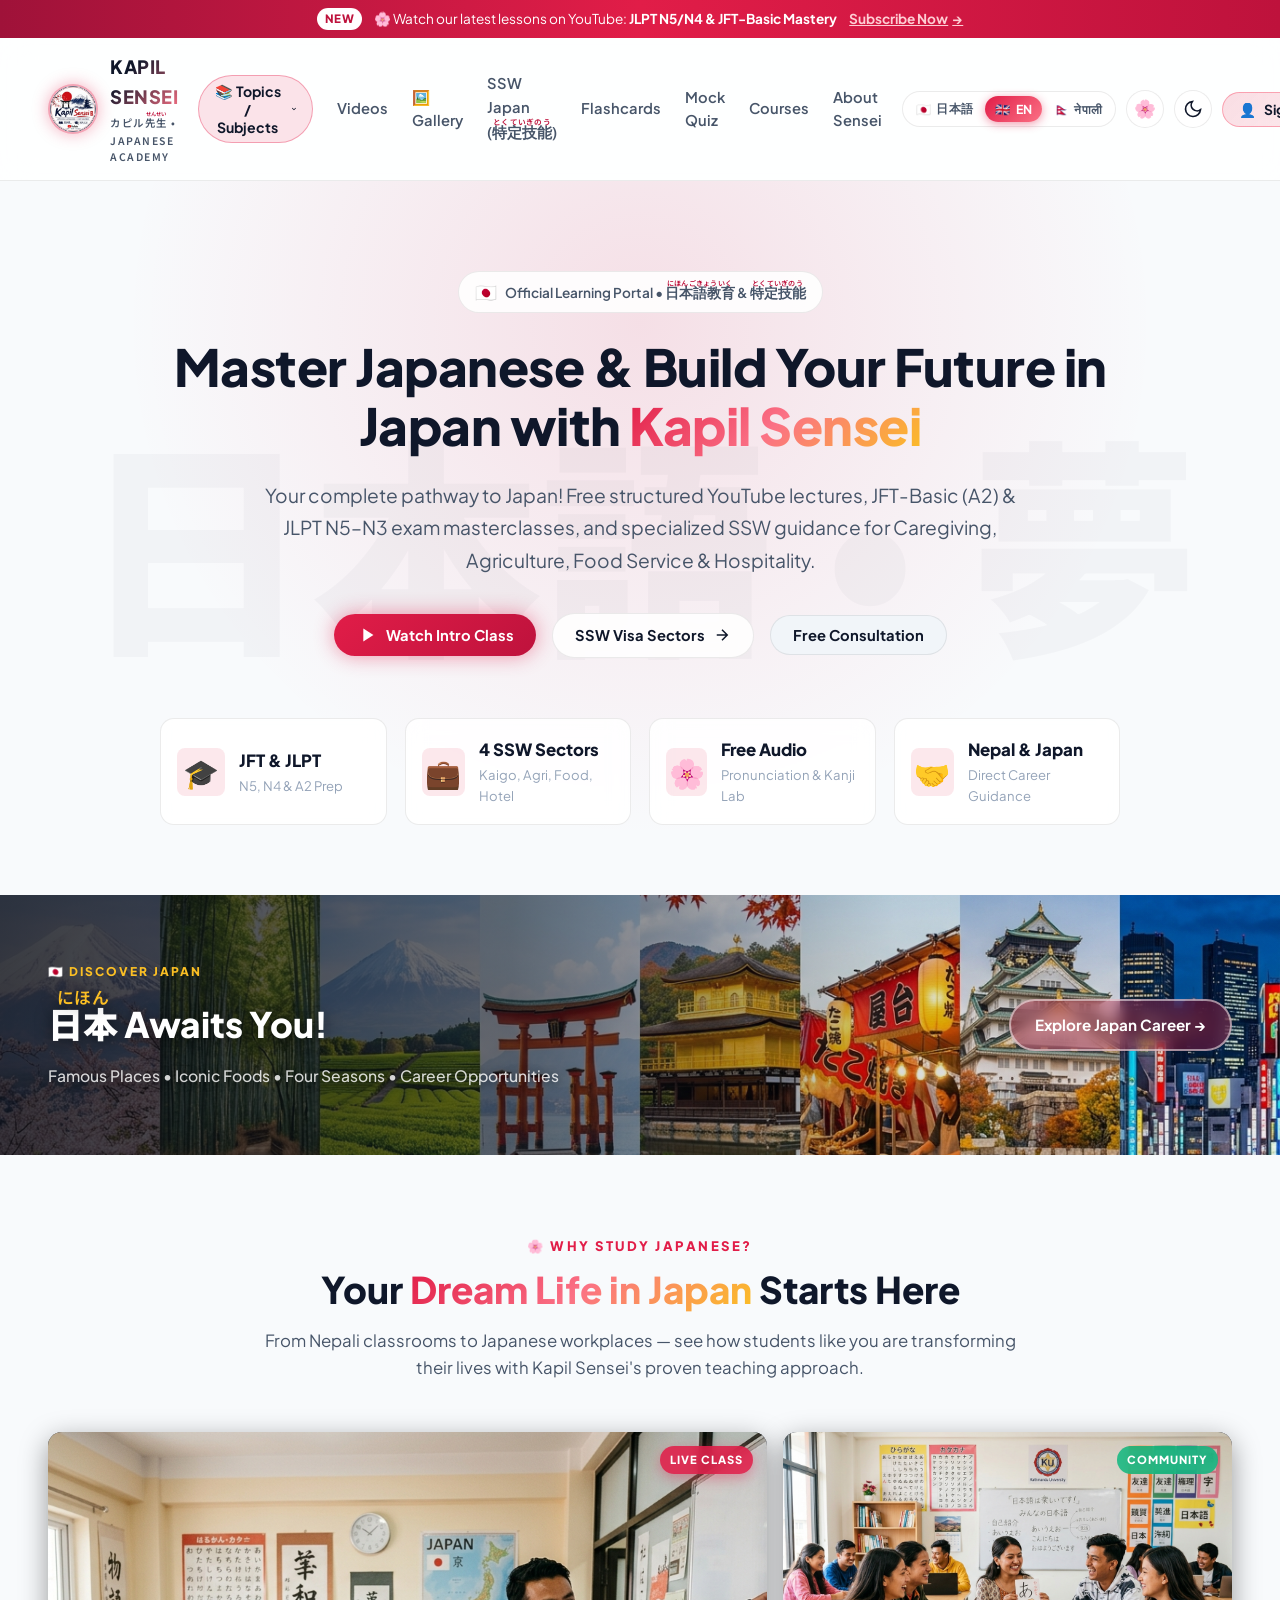
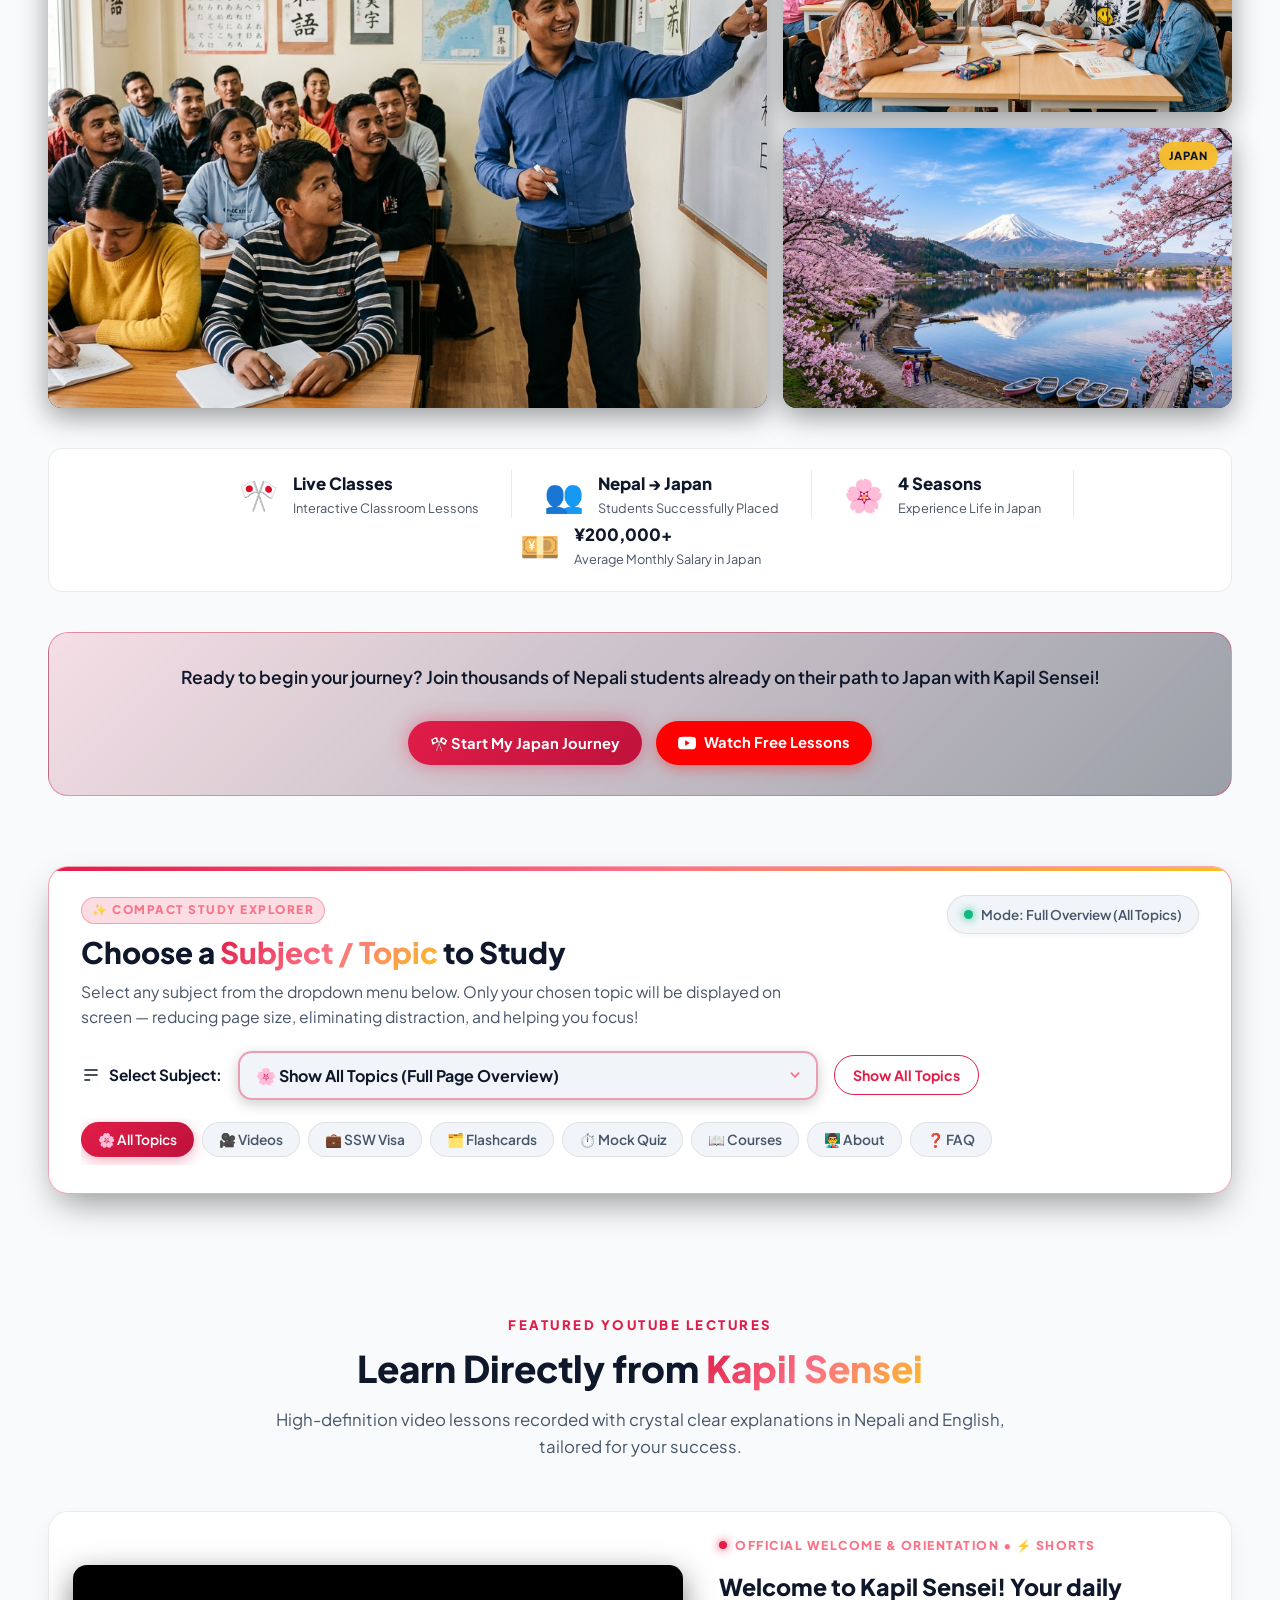
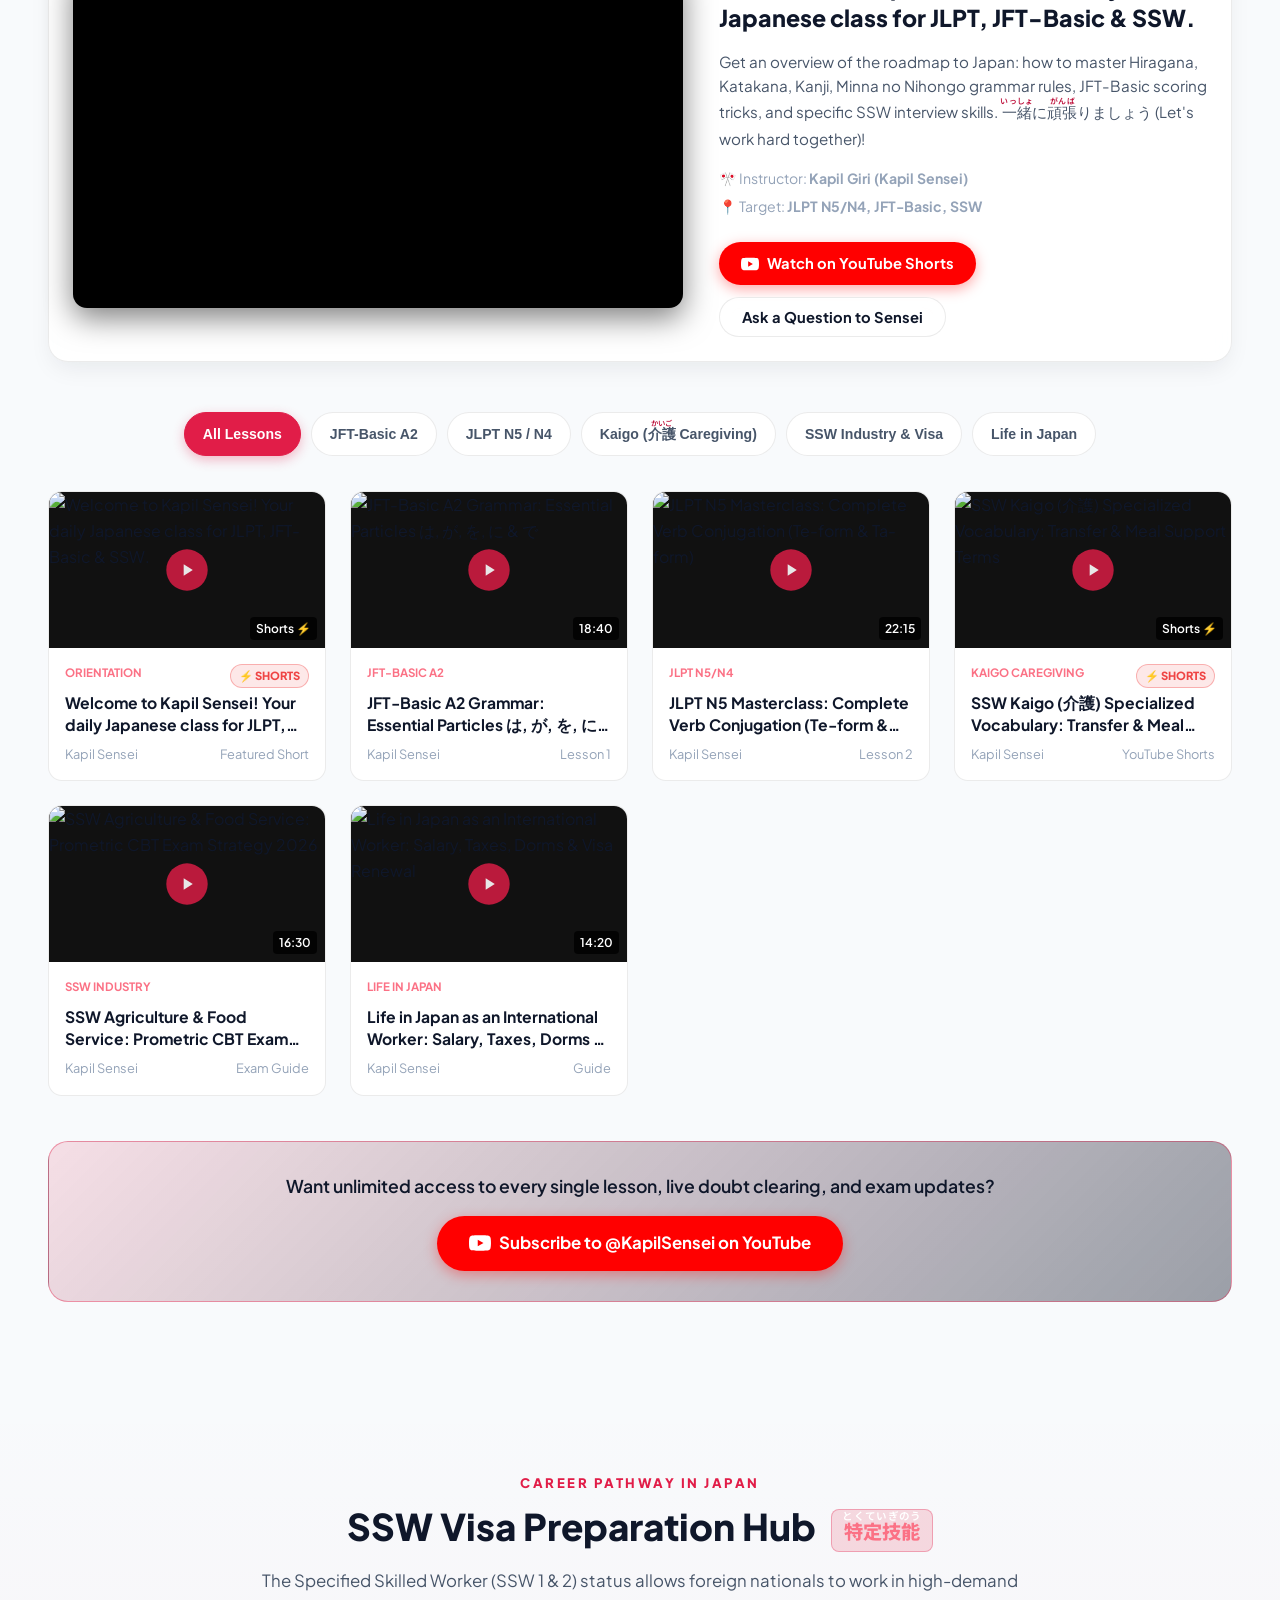
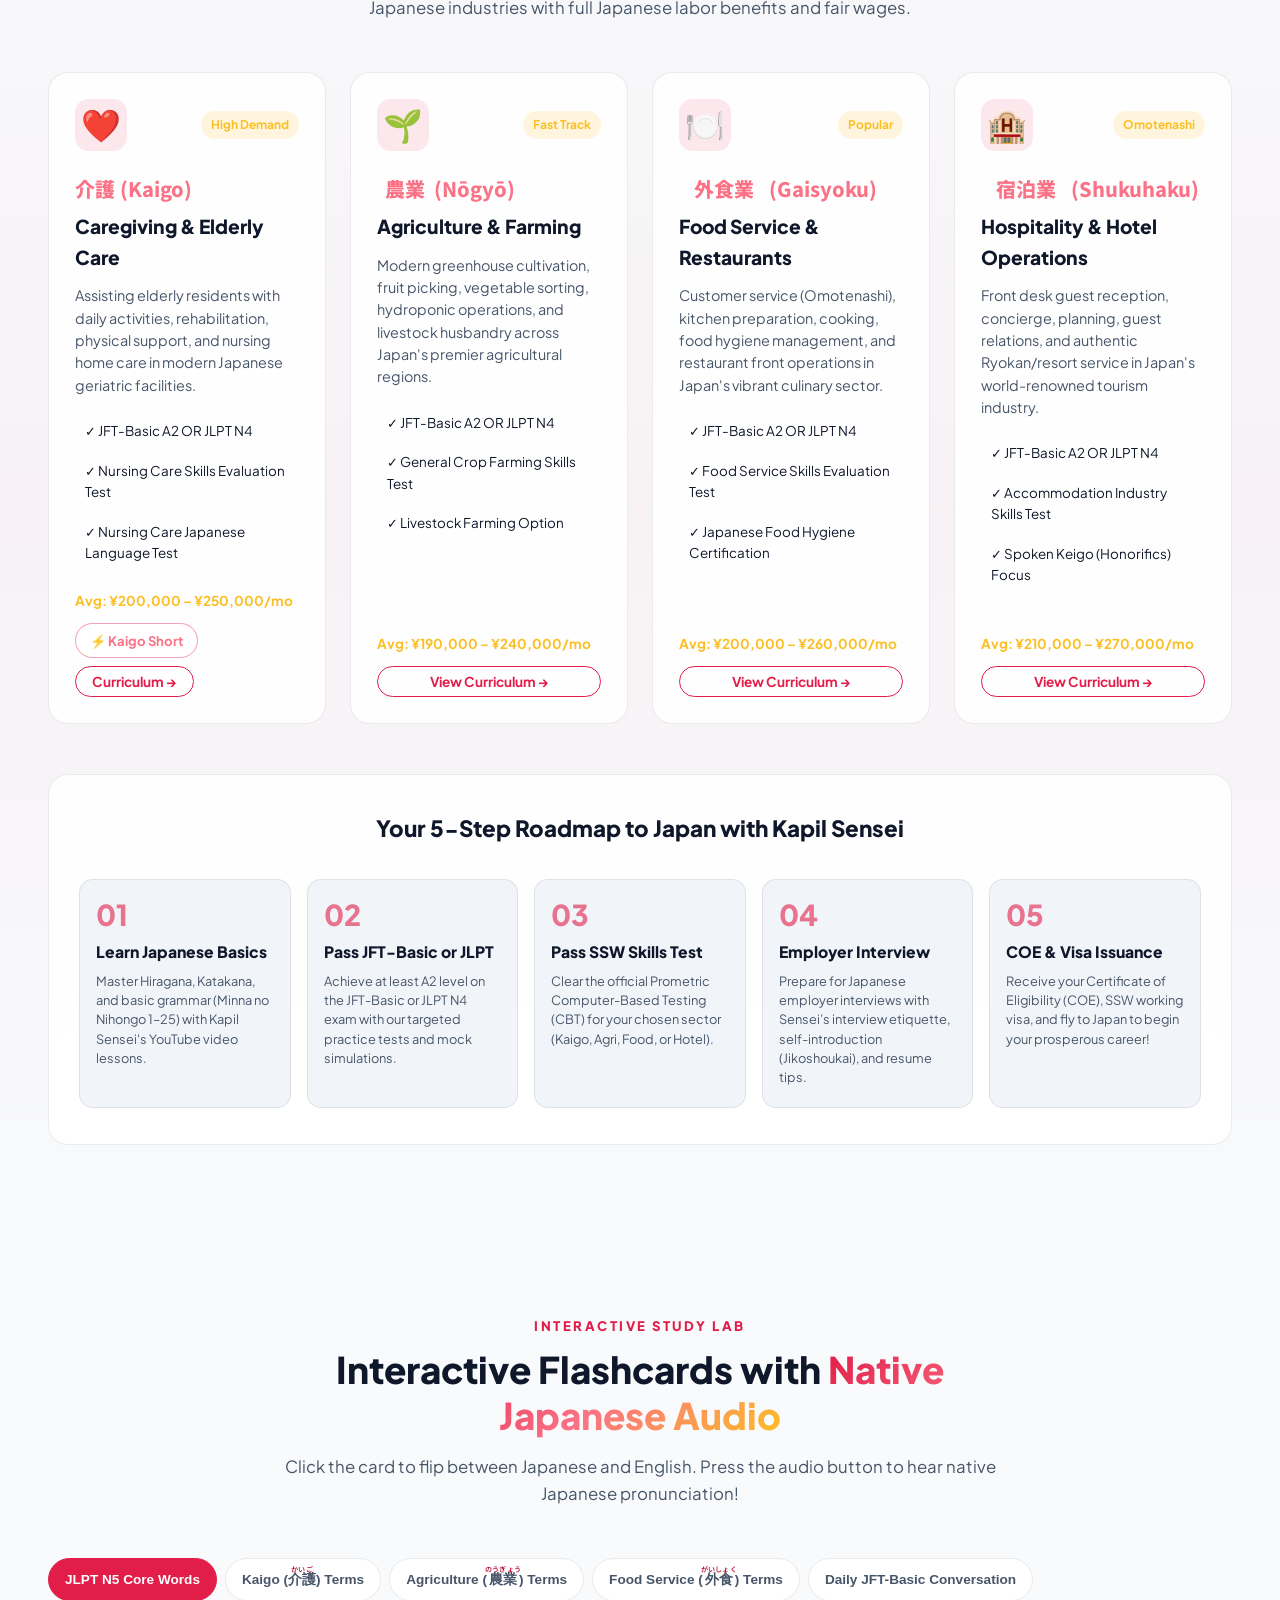
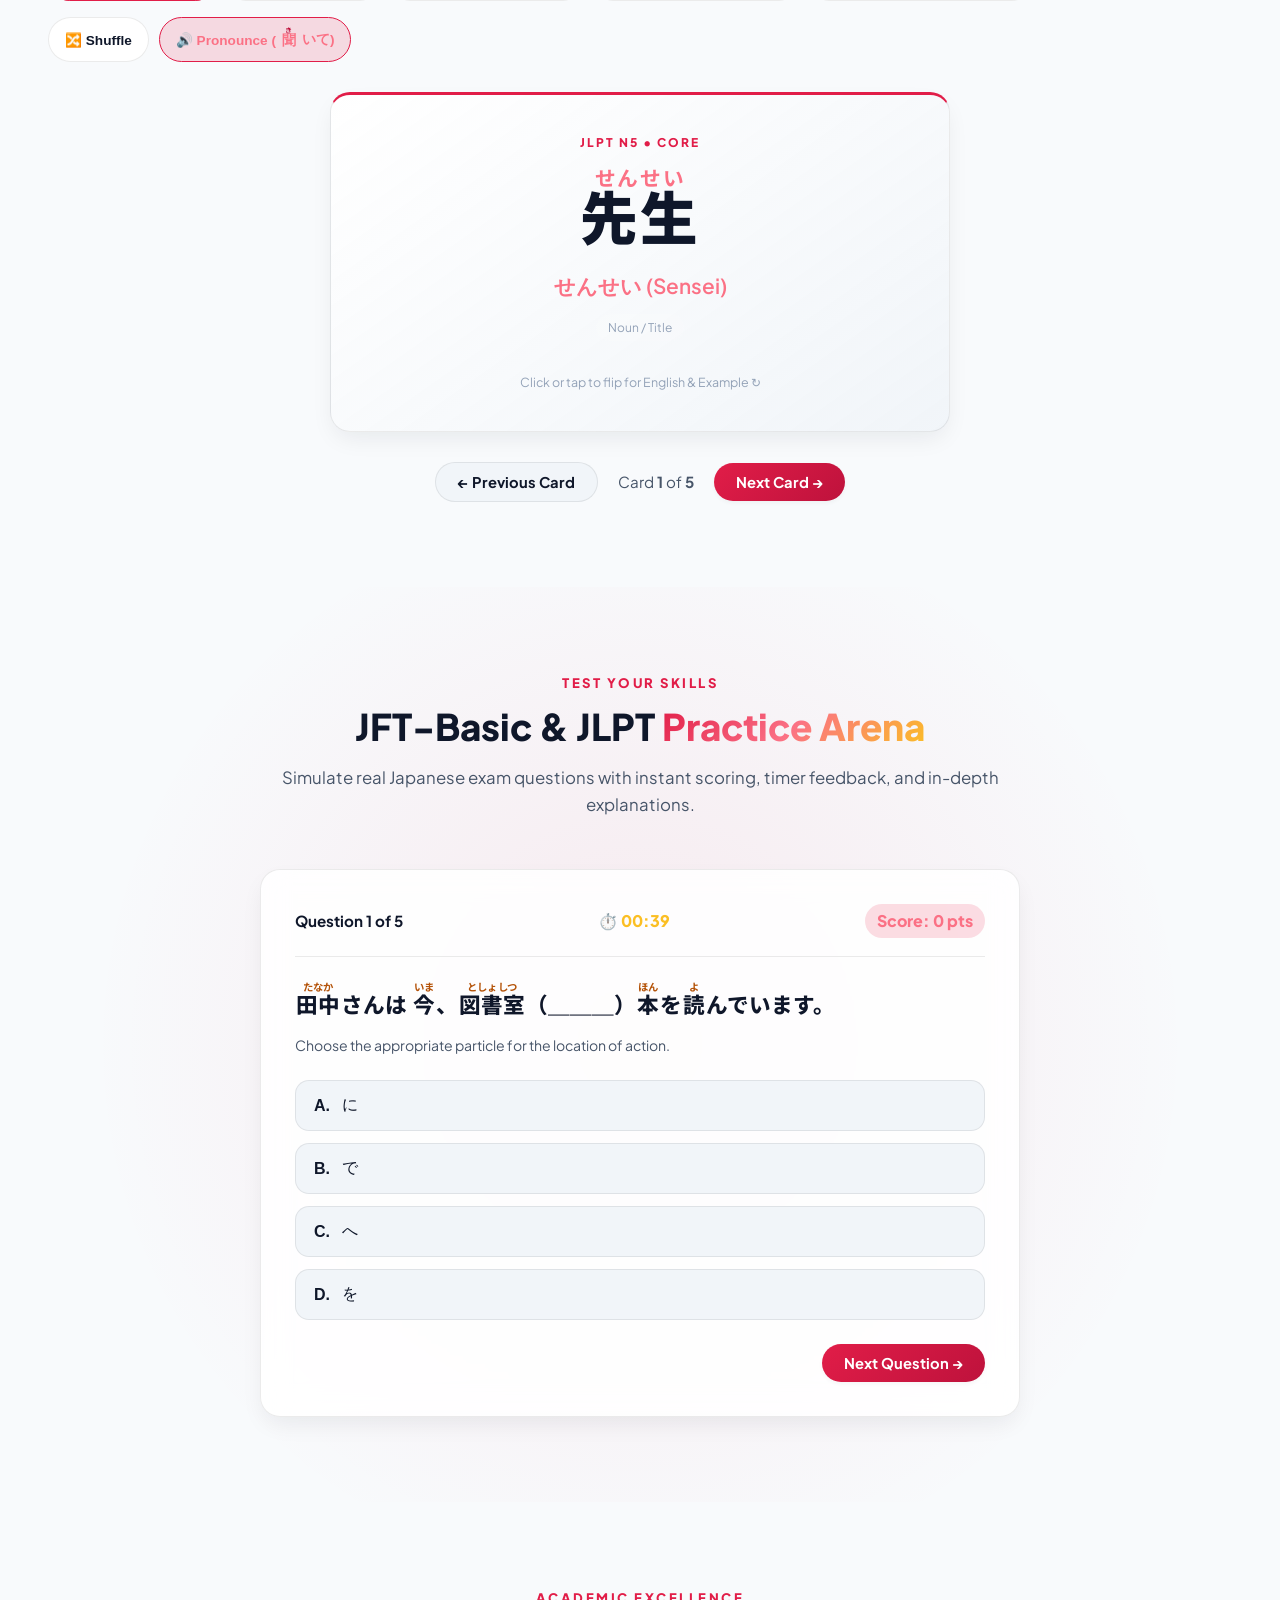
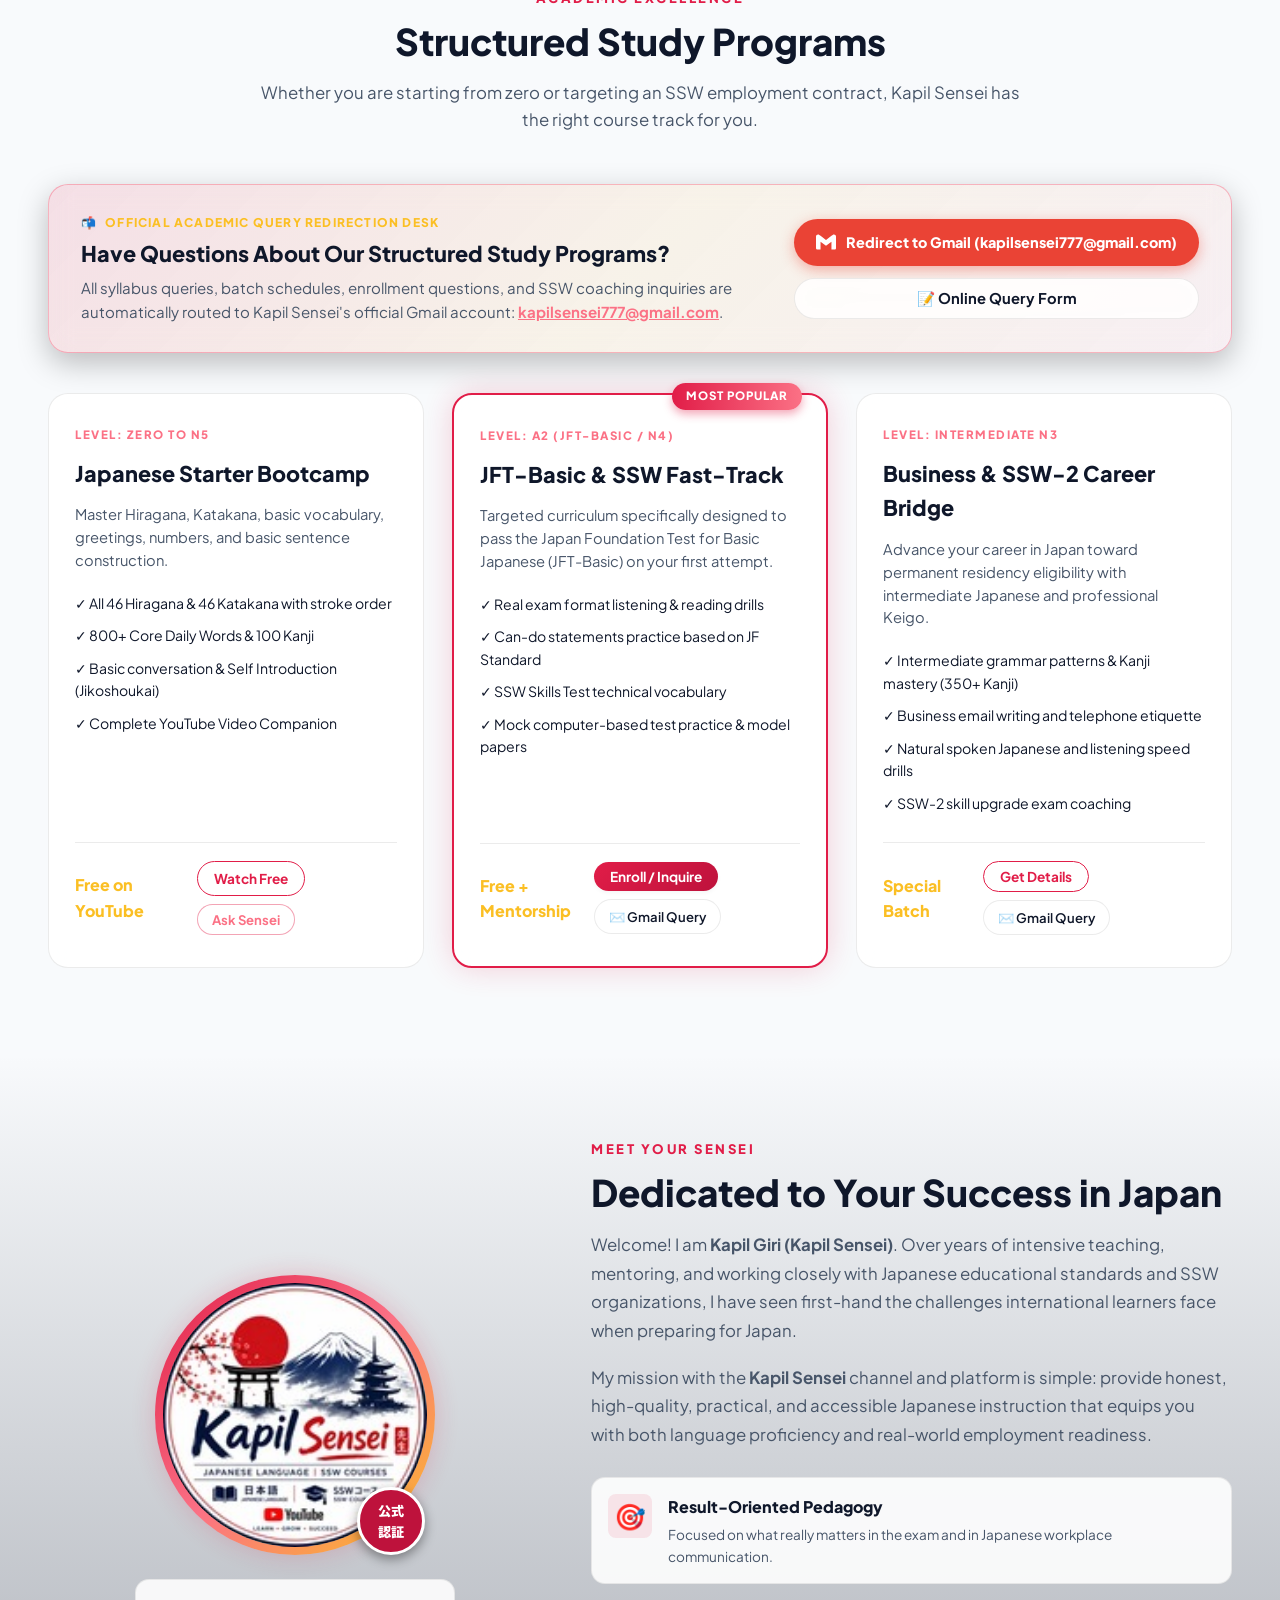
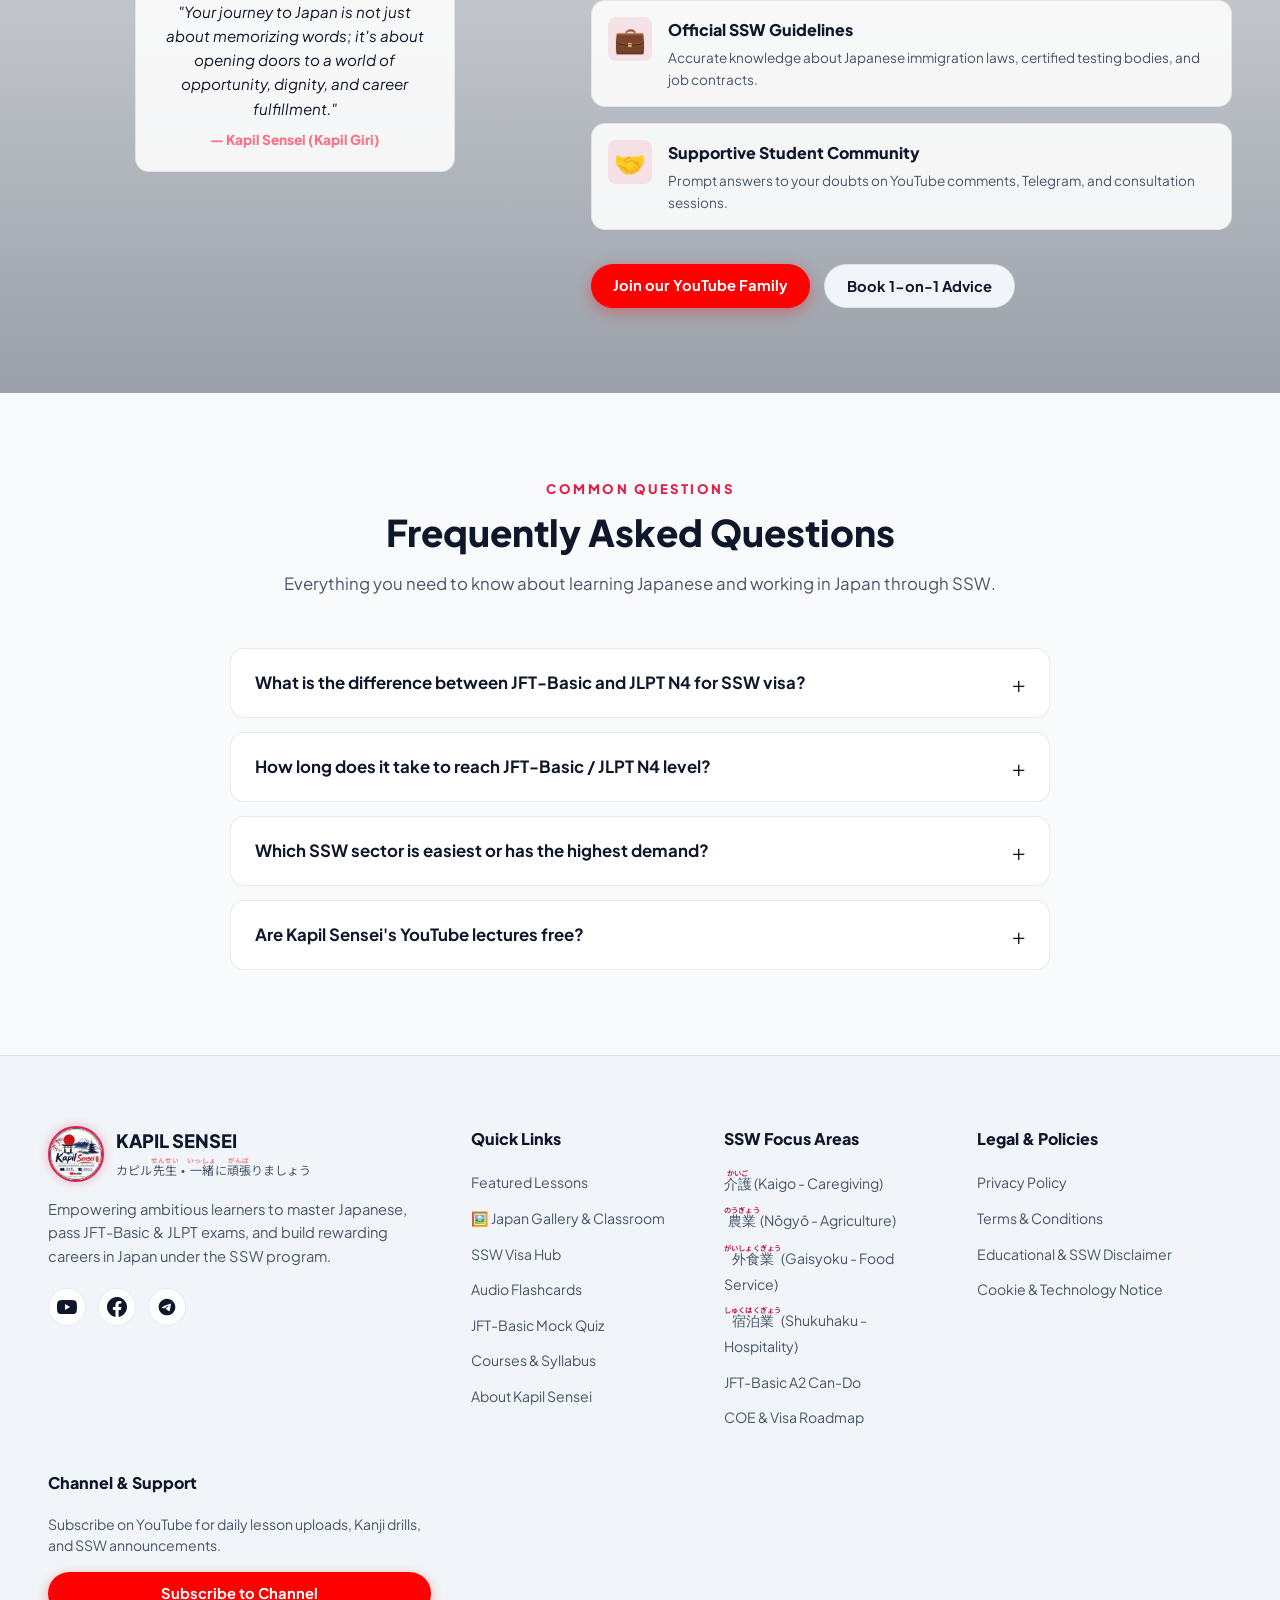
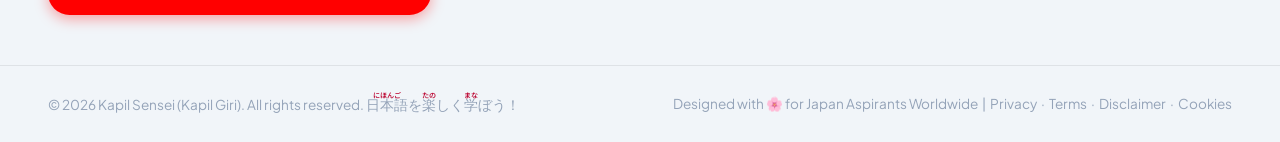
==== commit 3e54c981: "feat: add 3-language switcher (Japanese/English/Nepali) to top-right navbar - Add .lang-switcher pil" ====
--- a/index.html
+++ b/index.html
@@ -166,6 +166,13 @@
       </nav>
 
       <div class="nav-actions">
+        <!-- Language Switcher: Japanese / English / Nepali -->
+        <div class="lang-switcher" id="lang-switcher" role="group" aria-label="Select Website Language">
+          <button class="lang-btn" data-lang="ja" id="lang-ja" title="日本語 (Japanese)" aria-pressed="false">🇯🇵 <span>日本語</span></button>
+          <button class="lang-btn active" data-lang="en" id="lang-en" title="English" aria-pressed="true">🇬🇧 <span>EN</span></button>
+          <button class="lang-btn" data-lang="ne" id="lang-ne" title="नेपाली (Nepali)" aria-pressed="false">🇳🇵 <span>नेपाली</span></button>
+        </div>
+
         <!-- Sakura Effect Toggle -->
         <button id="sakura-toggle" class="icon-btn" title="Toggle Falling Sakura Petals" aria-label="Toggle Sakura Effect">
           🌸
--- a/style.css
+++ b/style.css
@@ -503,6 +503,74 @@
   align-items: center;
   gap: 10px;
 }
+
+/* ===================================================================
+   LANGUAGE SWITCHER (Japanese / English / Nepali)
+   =================================================================== */
+.lang-switcher {
+  display: flex;
+  align-items: center;
+  background: var(--bg-card);
+  border: 1px solid var(--border-subtle);
+  border-radius: var(--radius-full);
+  padding: 3px;
+  gap: 2px;
+  backdrop-filter: blur(12px);
+  -webkit-backdrop-filter: blur(12px);
+  transition: border-color var(--transition-fast), box-shadow var(--transition-fast);
+}
+
+.lang-switcher:hover {
+  border-color: rgba(225, 29, 72, 0.35);
+  box-shadow: 0 0 14px rgba(225, 29, 72, 0.15);
+}
+
+.lang-btn {
+  display: inline-flex;
+  align-items: center;
+  gap: 5px;
+  padding: 5px 10px;
+  border-radius: var(--radius-full);
+  border: none;
+  background: transparent;
+  color: var(--text-secondary);
+  font-size: 0.77rem;
+  font-weight: 700;
+  font-family: var(--font-main);
+  cursor: pointer;
+  transition: all var(--transition-fast);
+  white-space: nowrap;
+  letter-spacing: 0.3px;
+}
+
+.lang-btn:hover {
+  color: var(--text-primary);
+  background: rgba(225, 29, 72, 0.1);
+}
+
+.lang-btn.active {
+  background: linear-gradient(135deg, var(--accent-crimson), var(--accent-sakura));
+  color: #ffffff;
+  box-shadow: 0 2px 10px rgba(225, 29, 72, 0.45);
+}
+
+.lang-btn.active:hover {
+  background: linear-gradient(135deg, var(--accent-crimson-hover), var(--accent-crimson));
+  color: #ffffff;
+}
+
+/* Hide text labels on smaller screens — keep flags only */
+@media (max-width: 900px) {
+  .lang-btn span {
+    display: none;
+  }
+  .lang-btn {
+    padding: 5px 7px;
+    font-size: 1rem;
+  }
+}
+
+
 
 .icon-btn {
   background: var(--bg-card);
